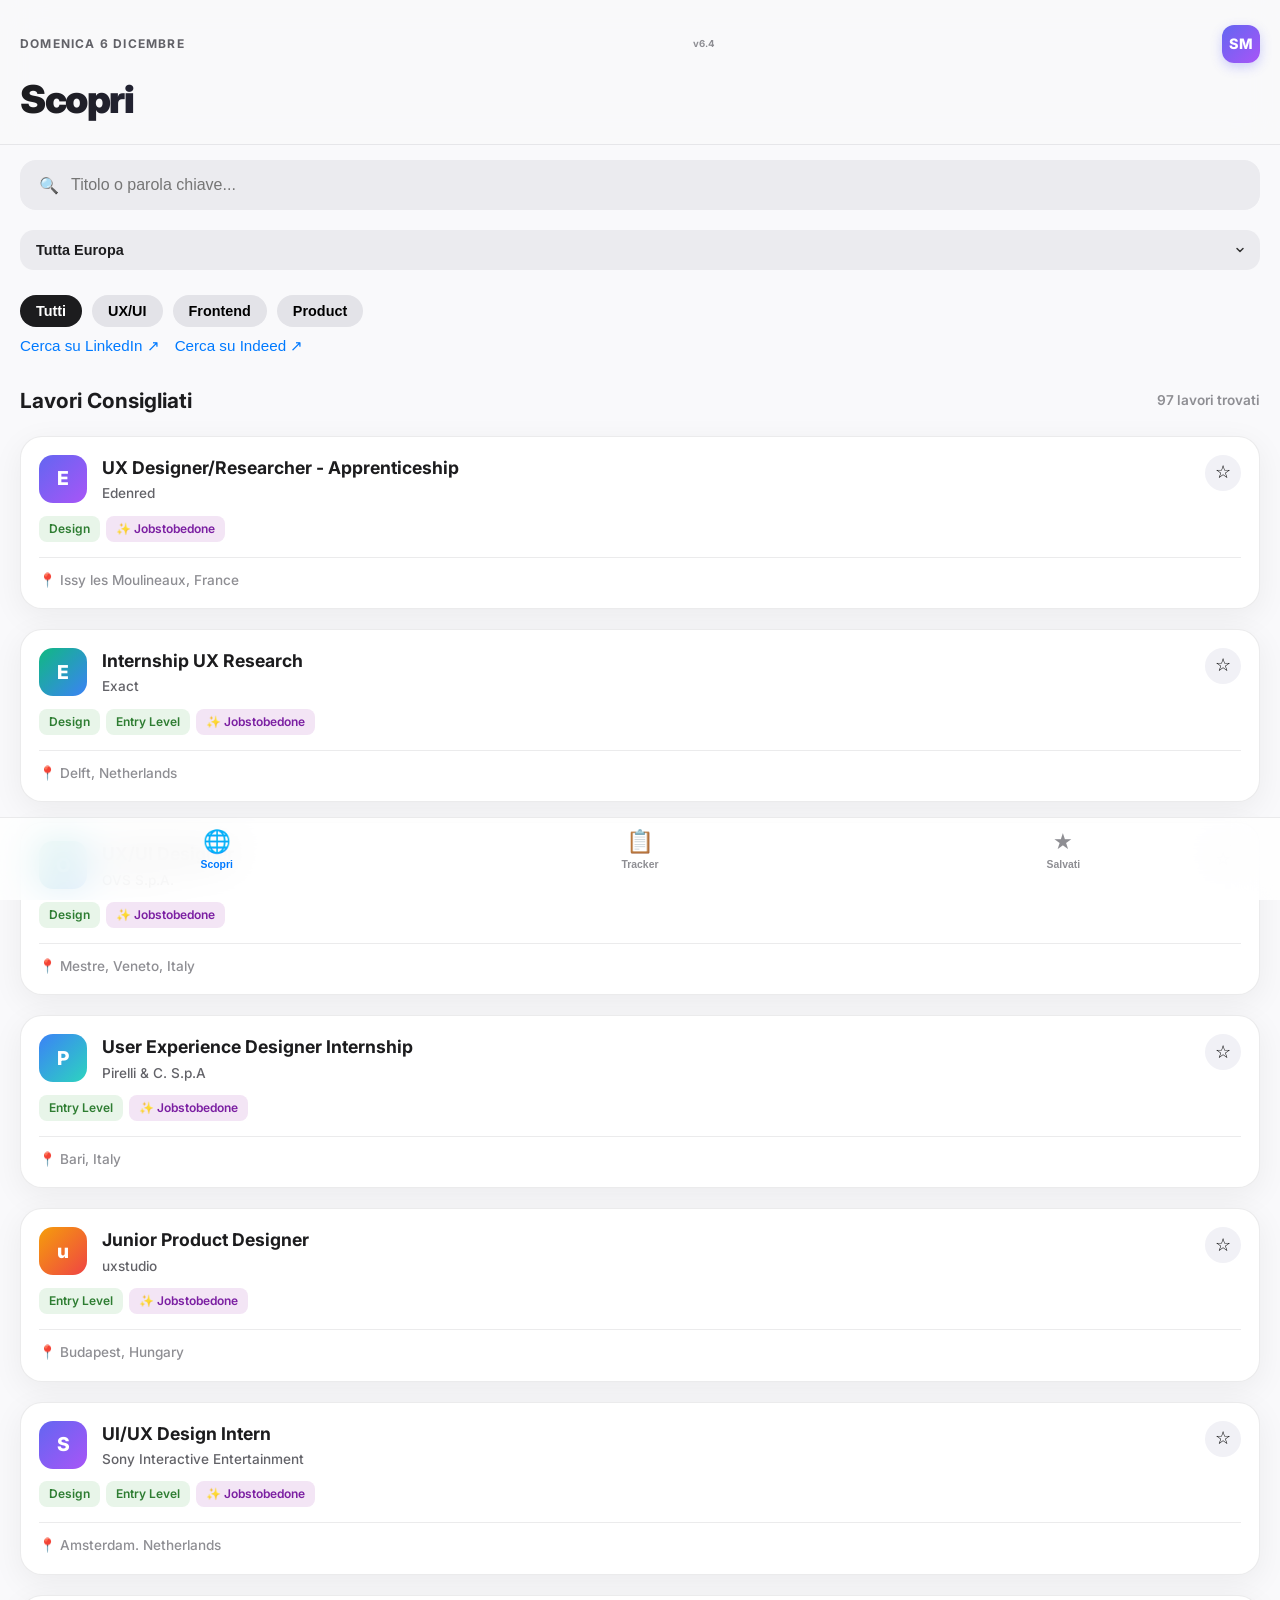
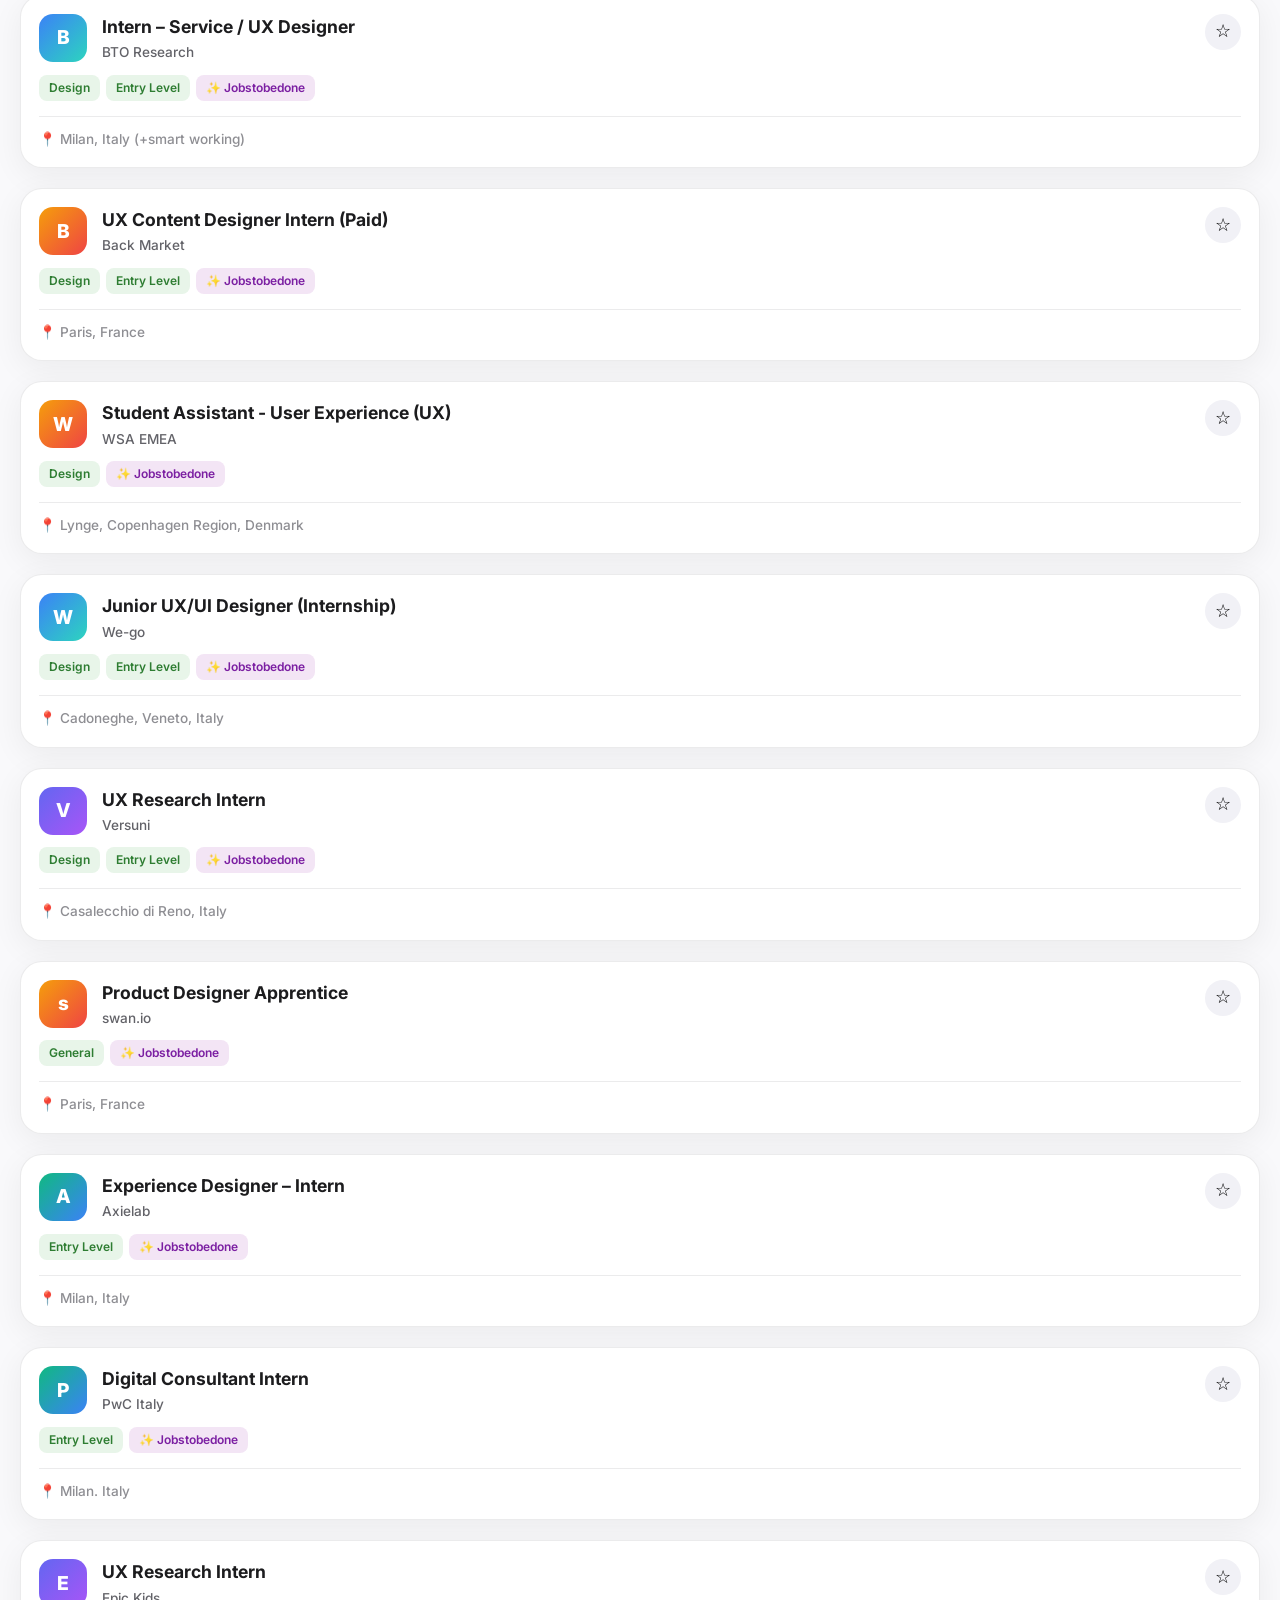
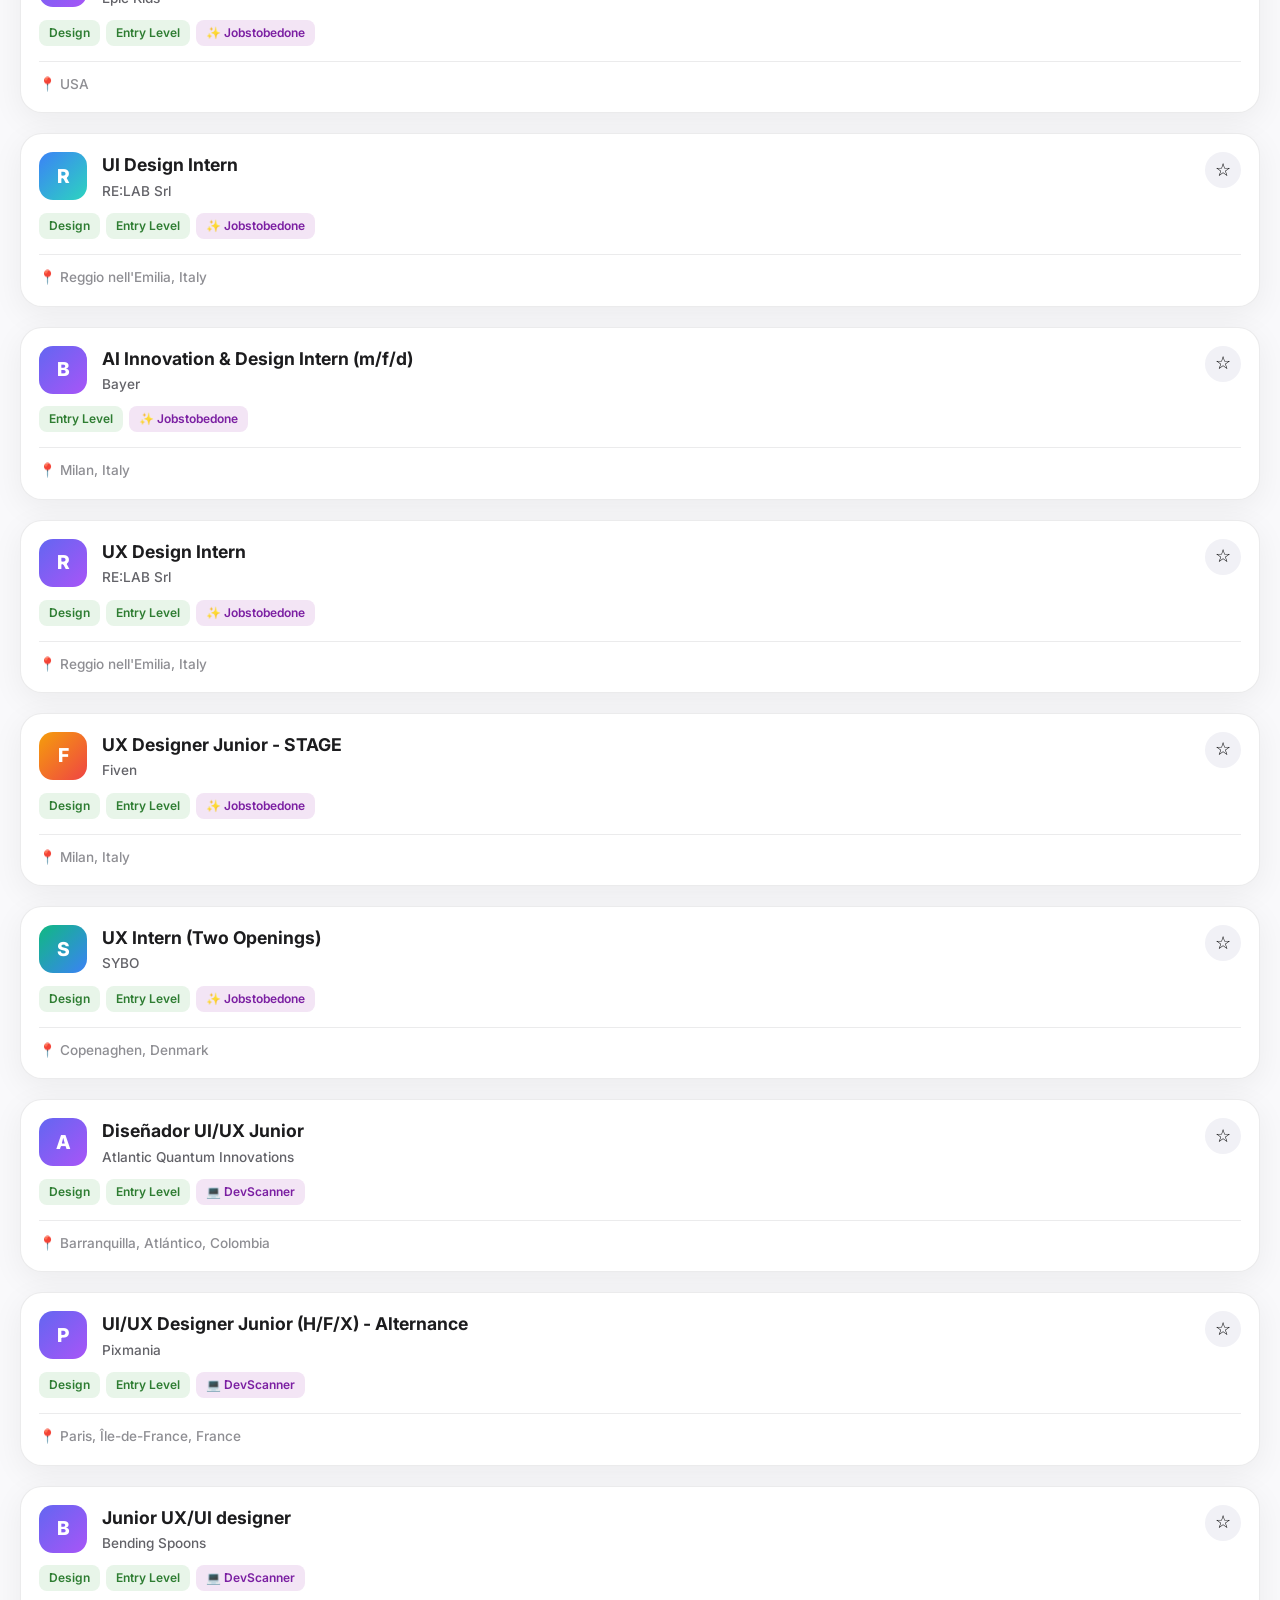
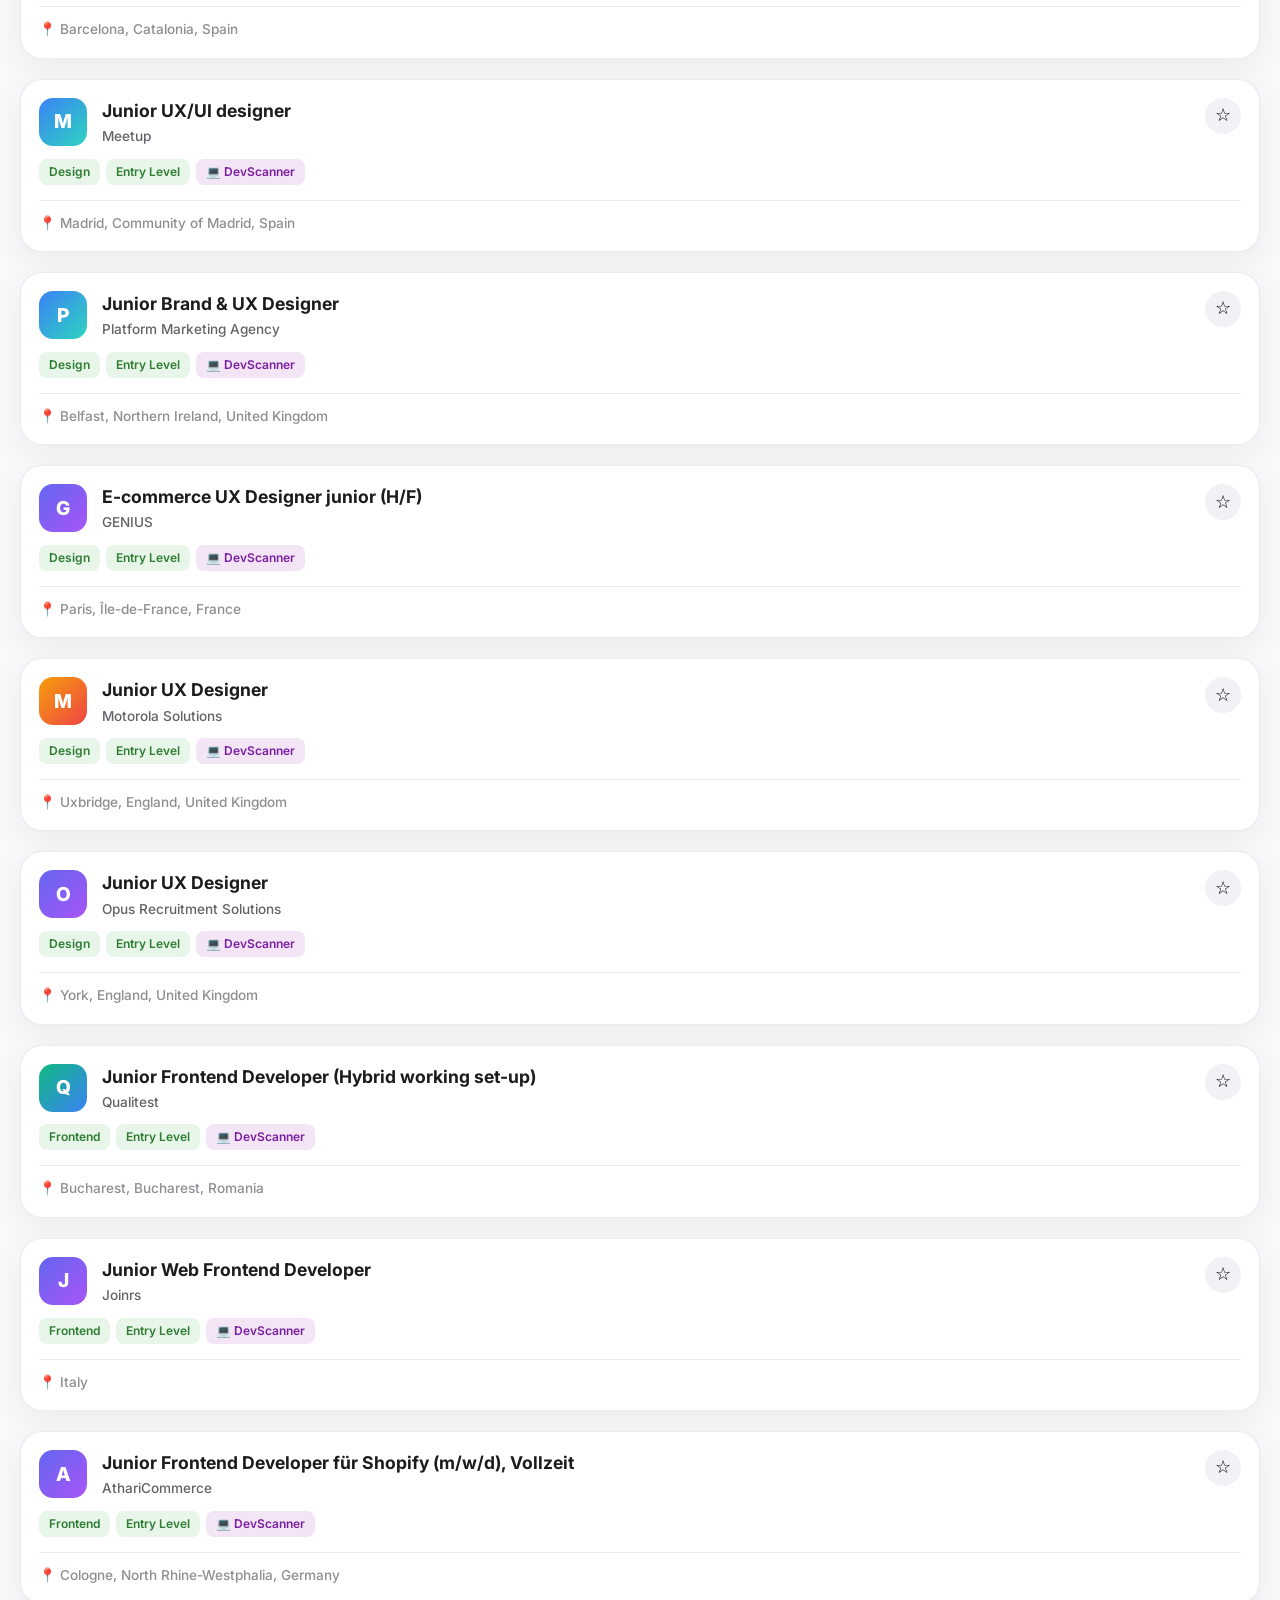
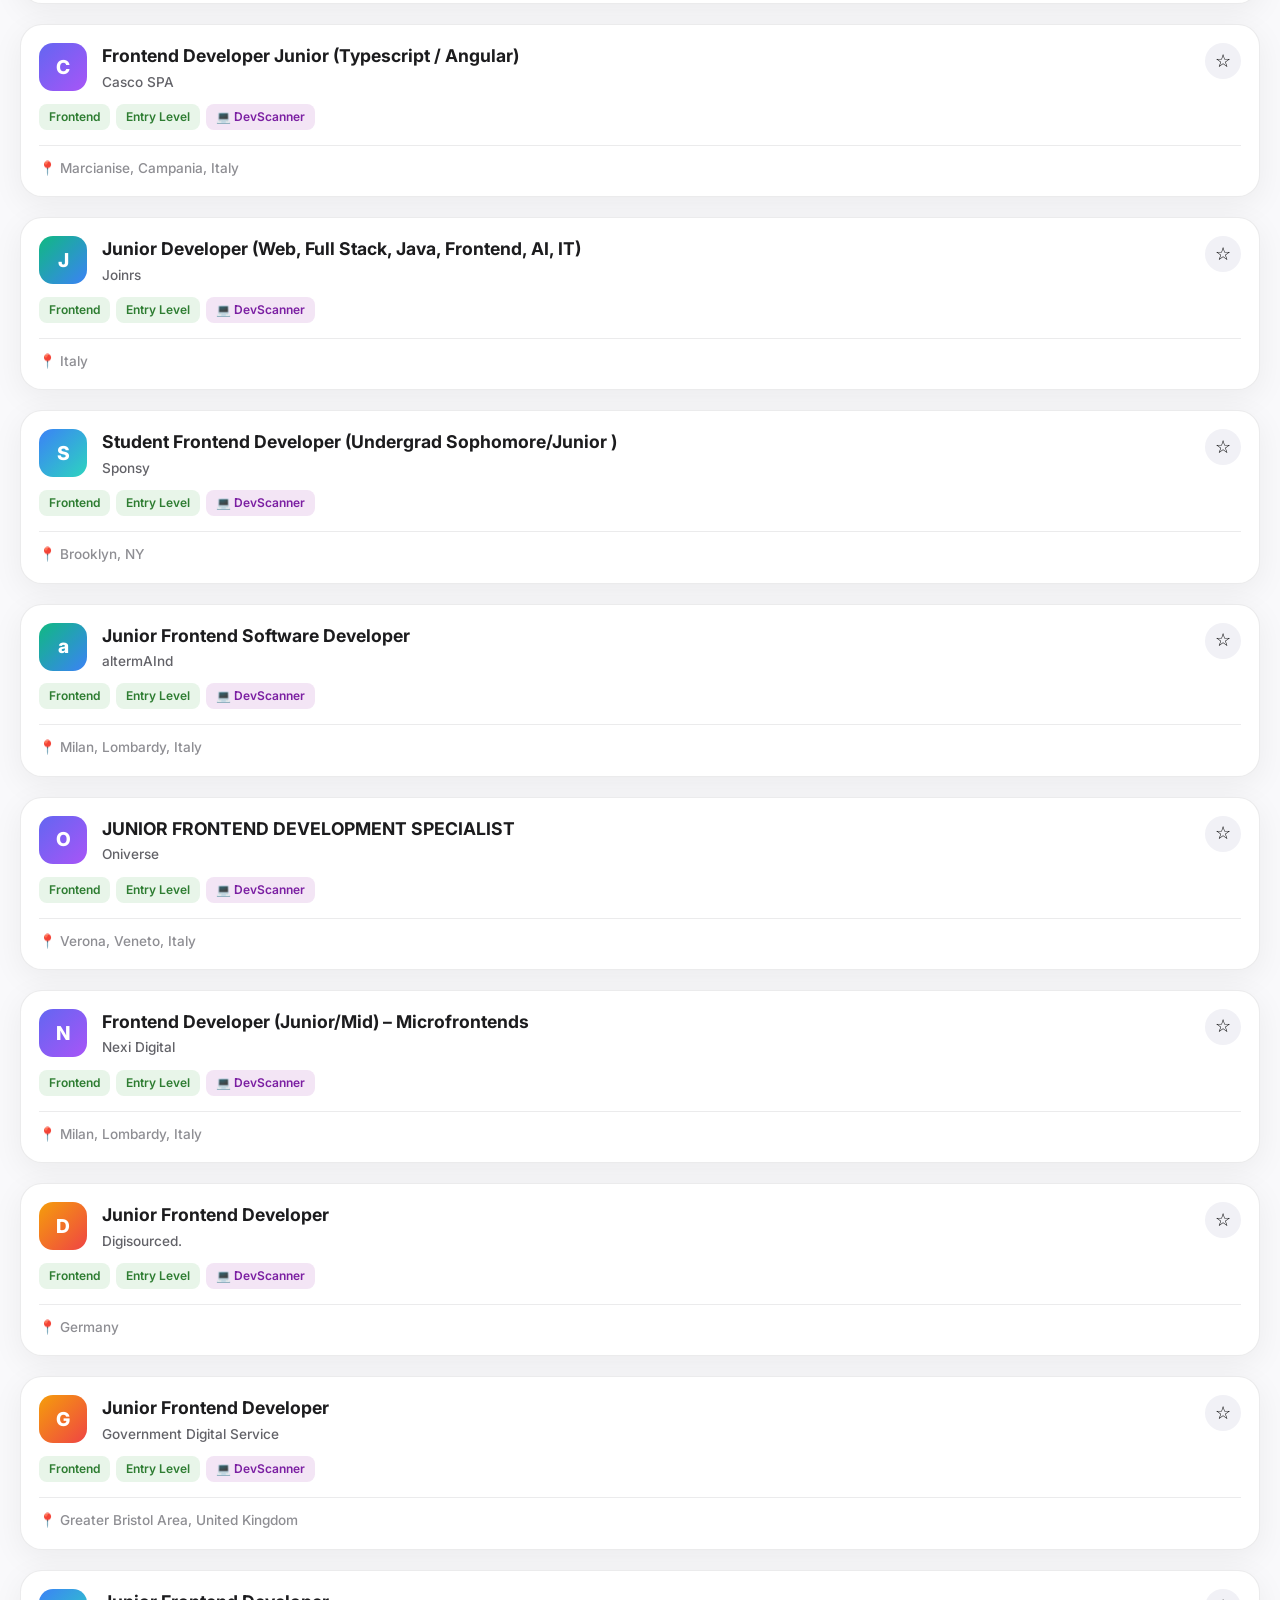
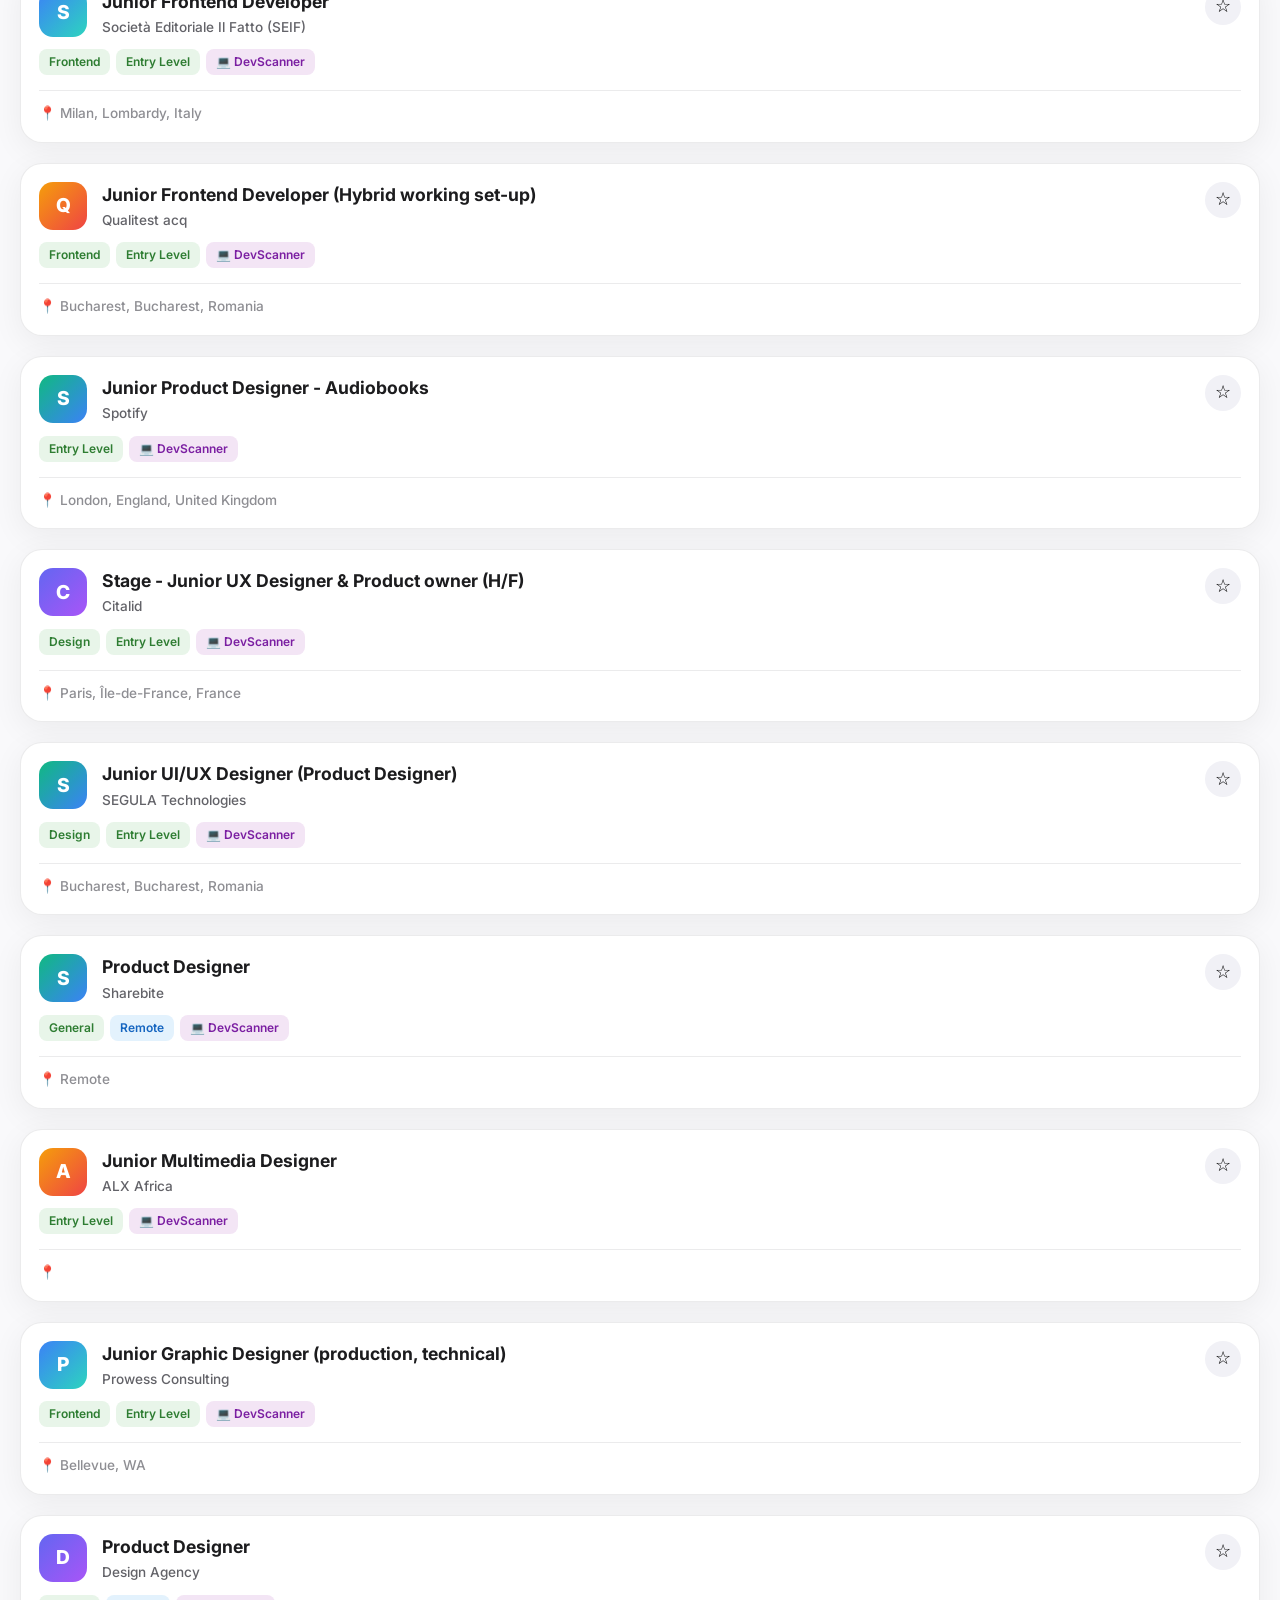
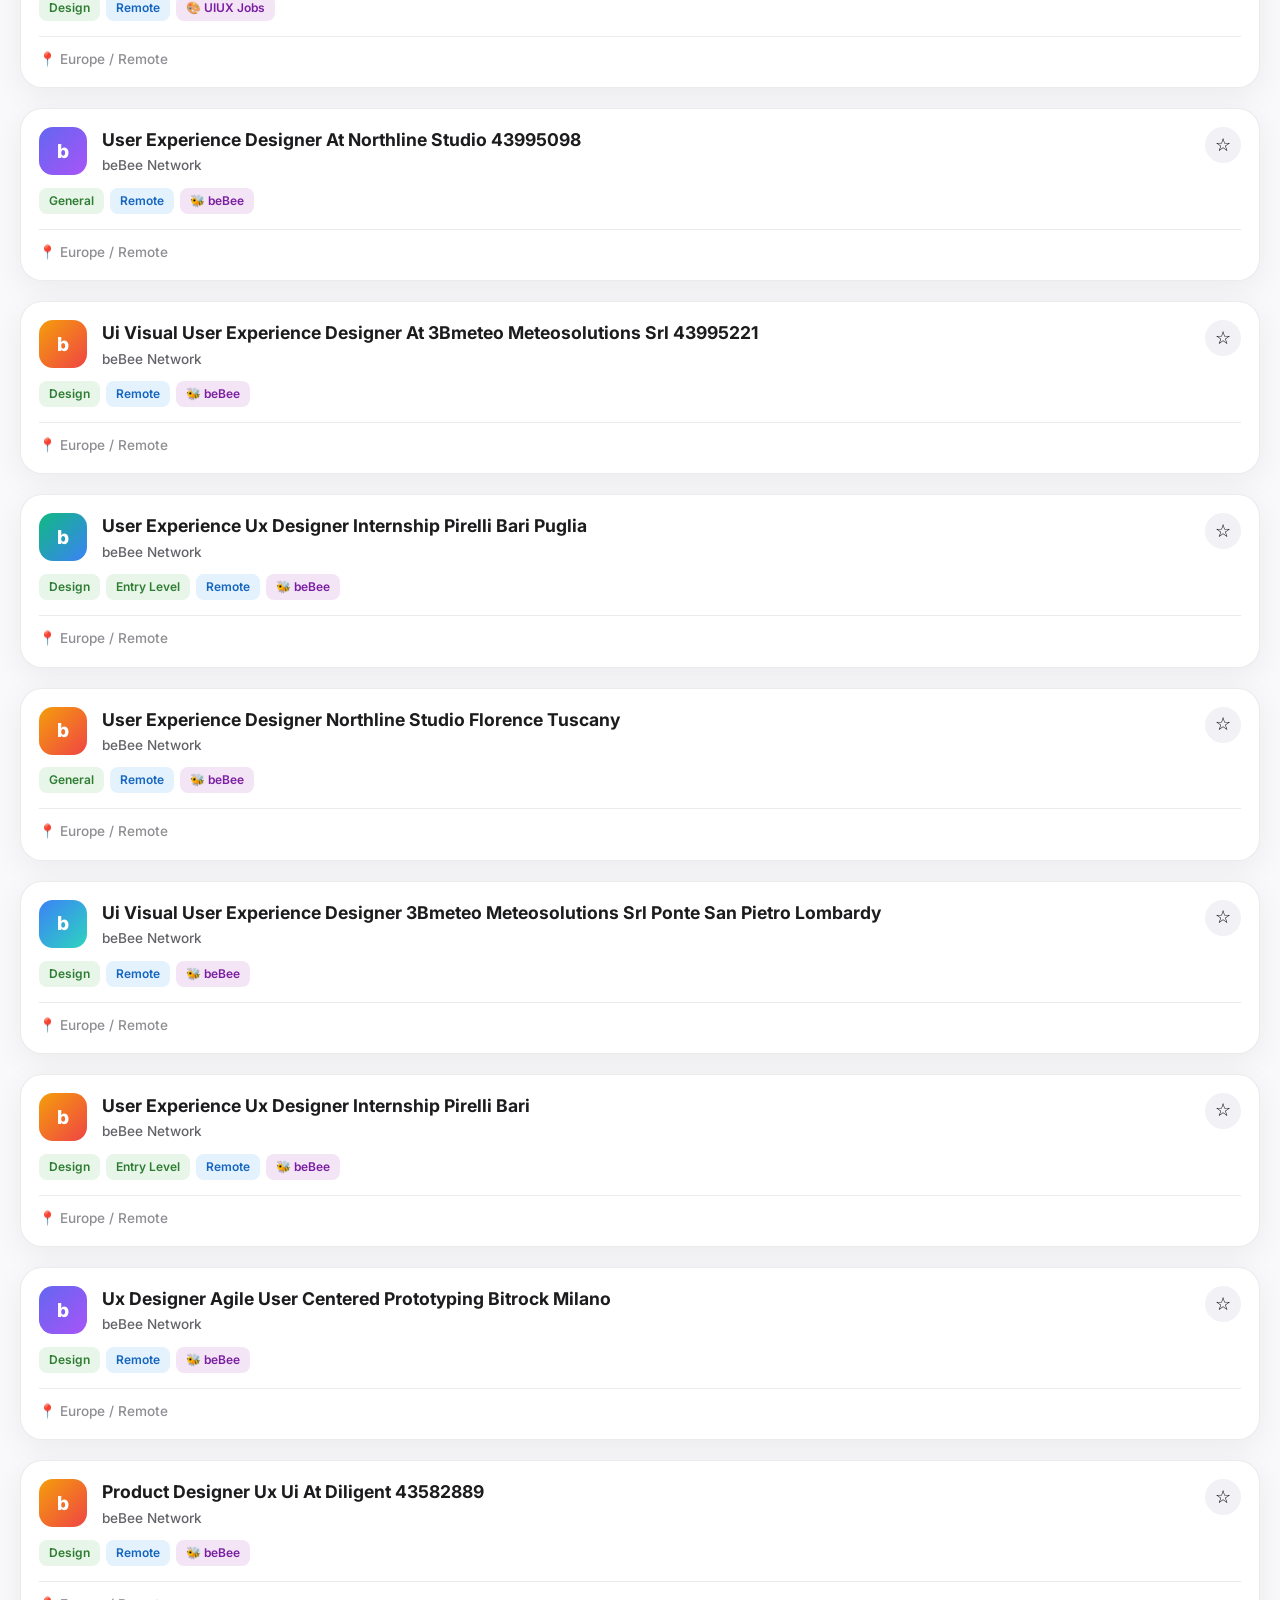
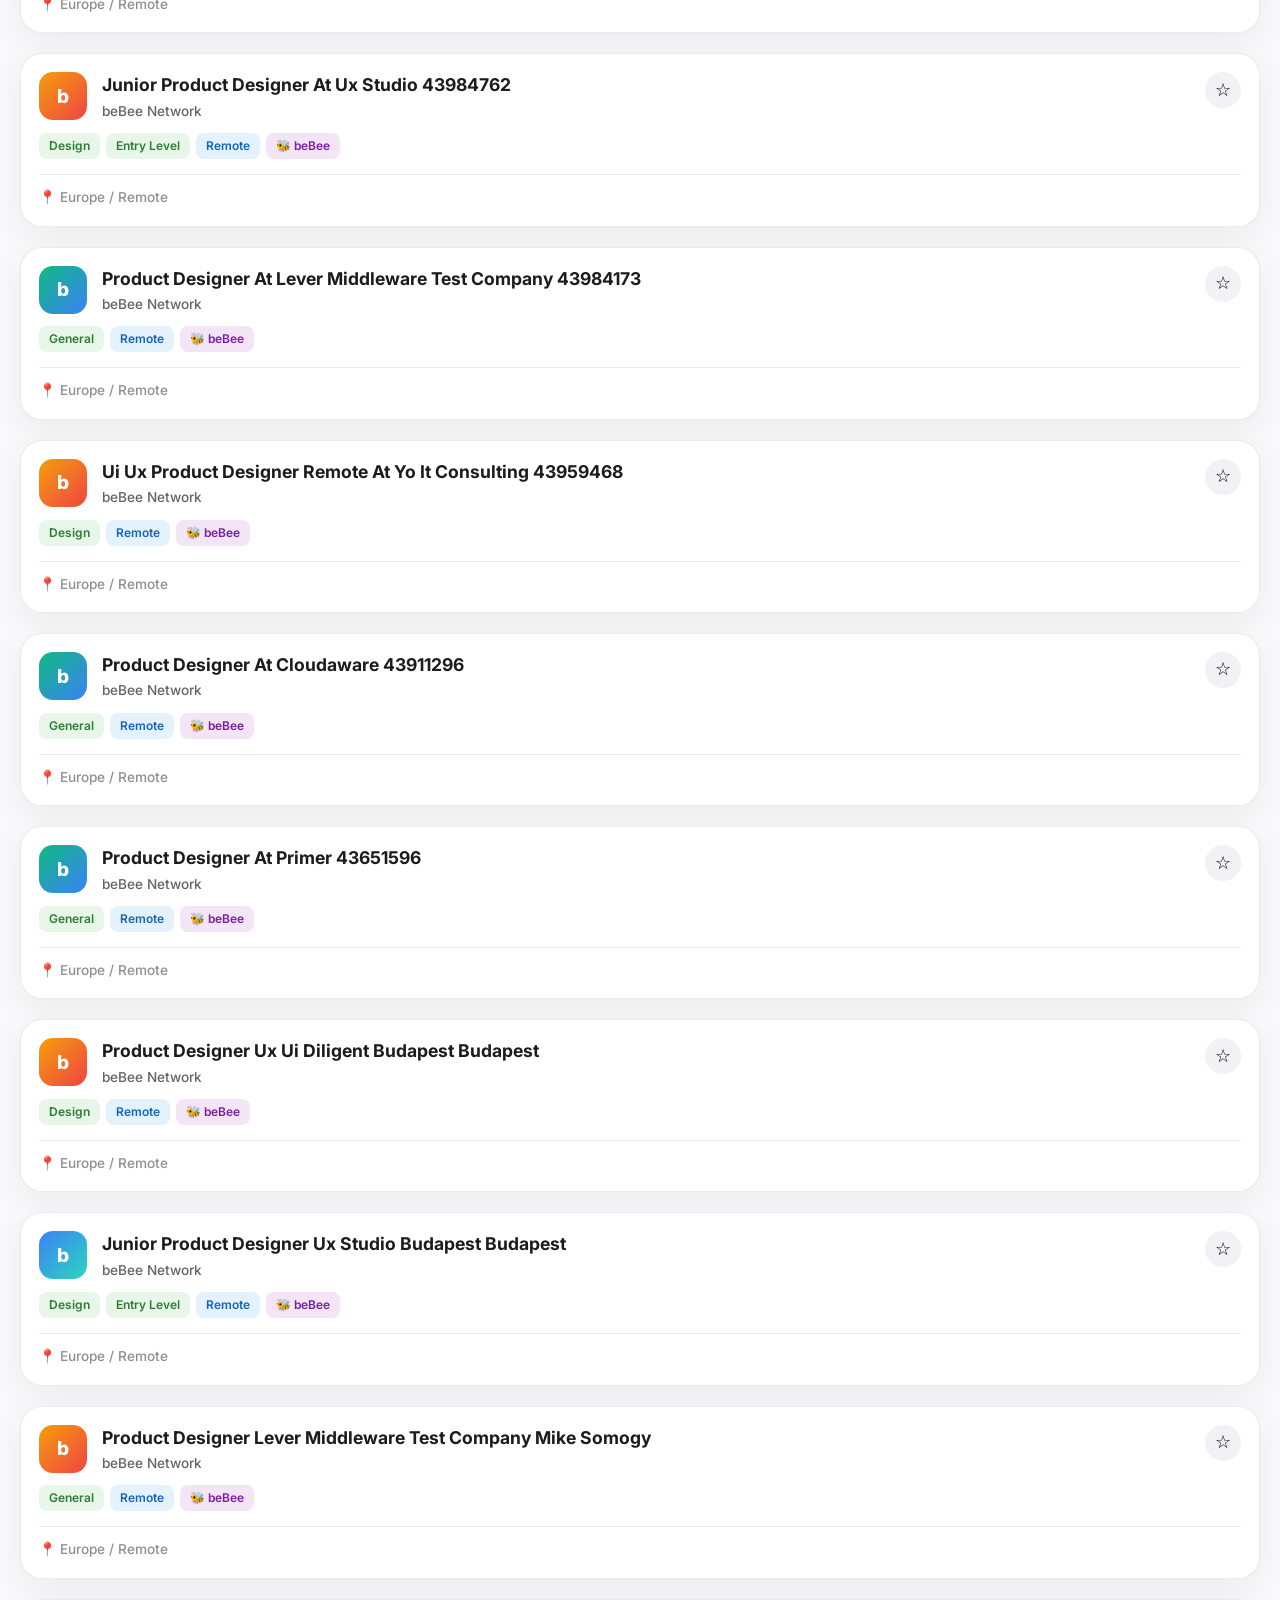
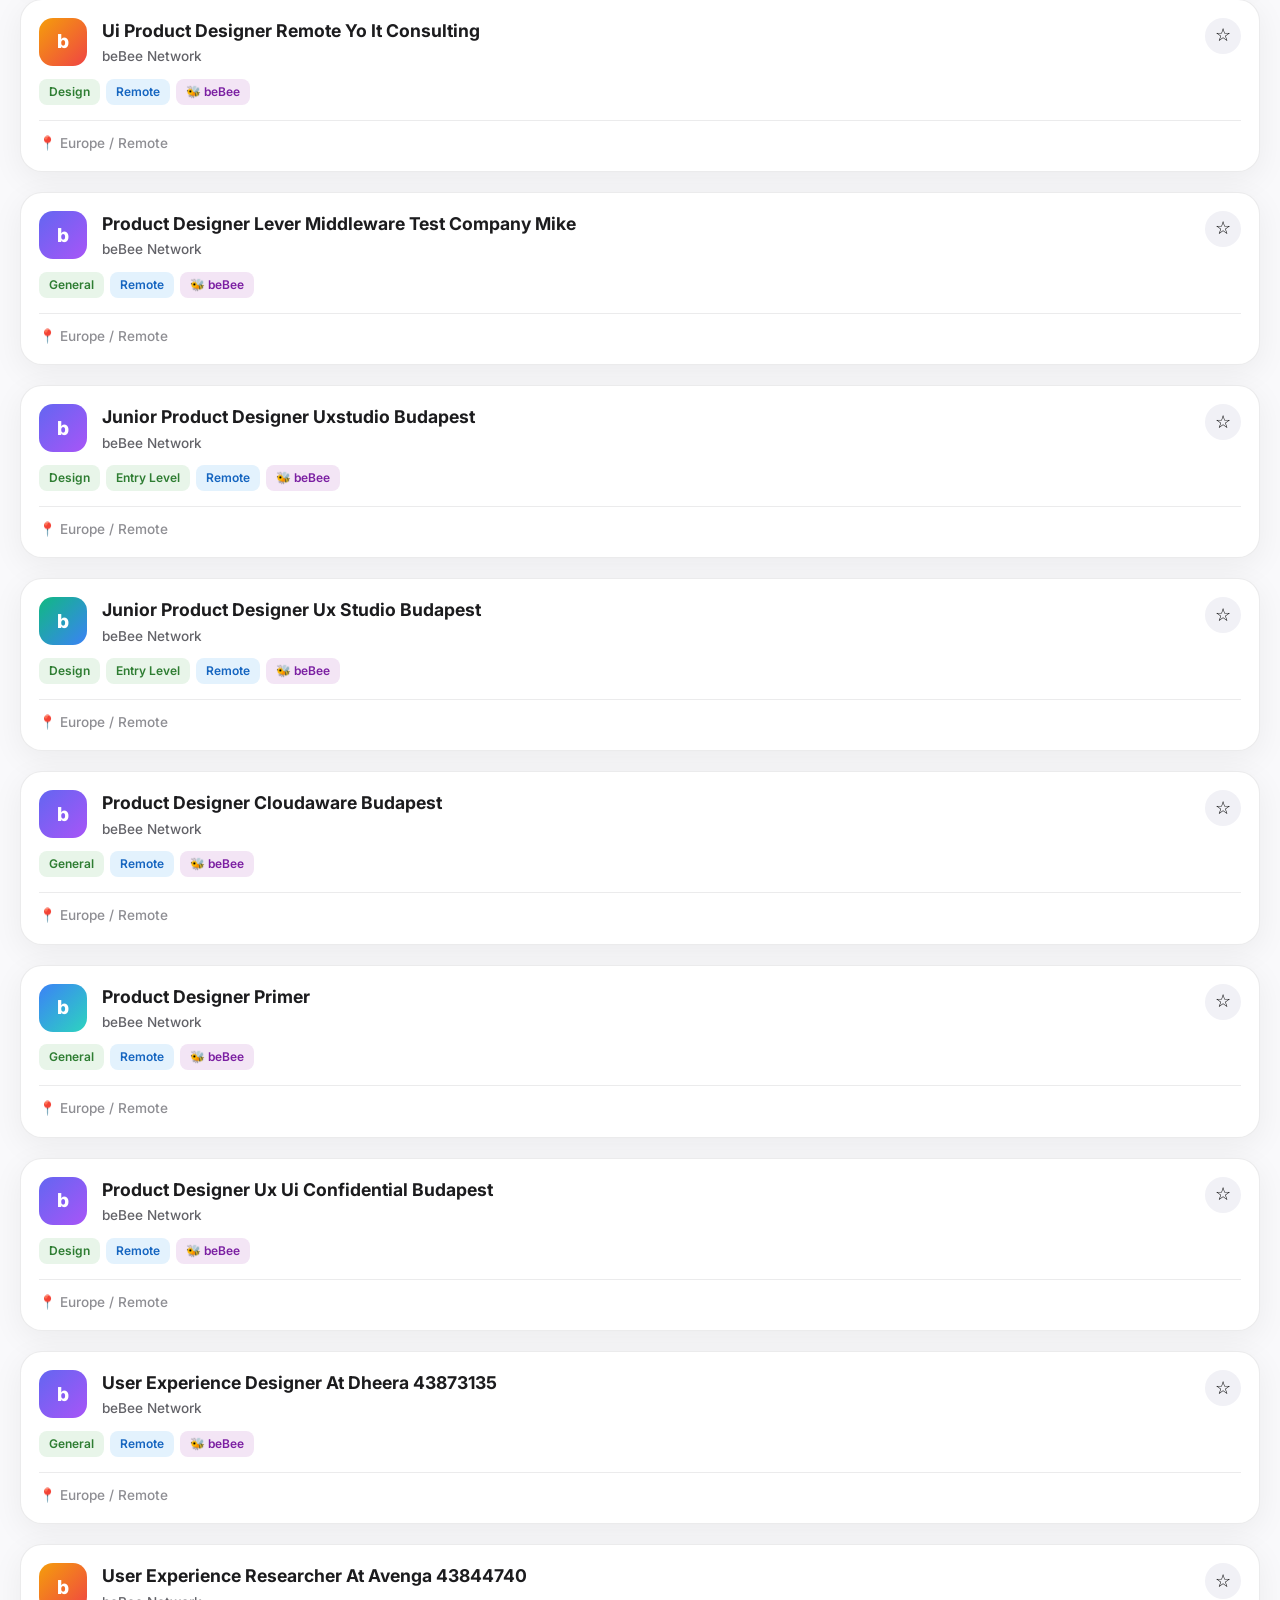
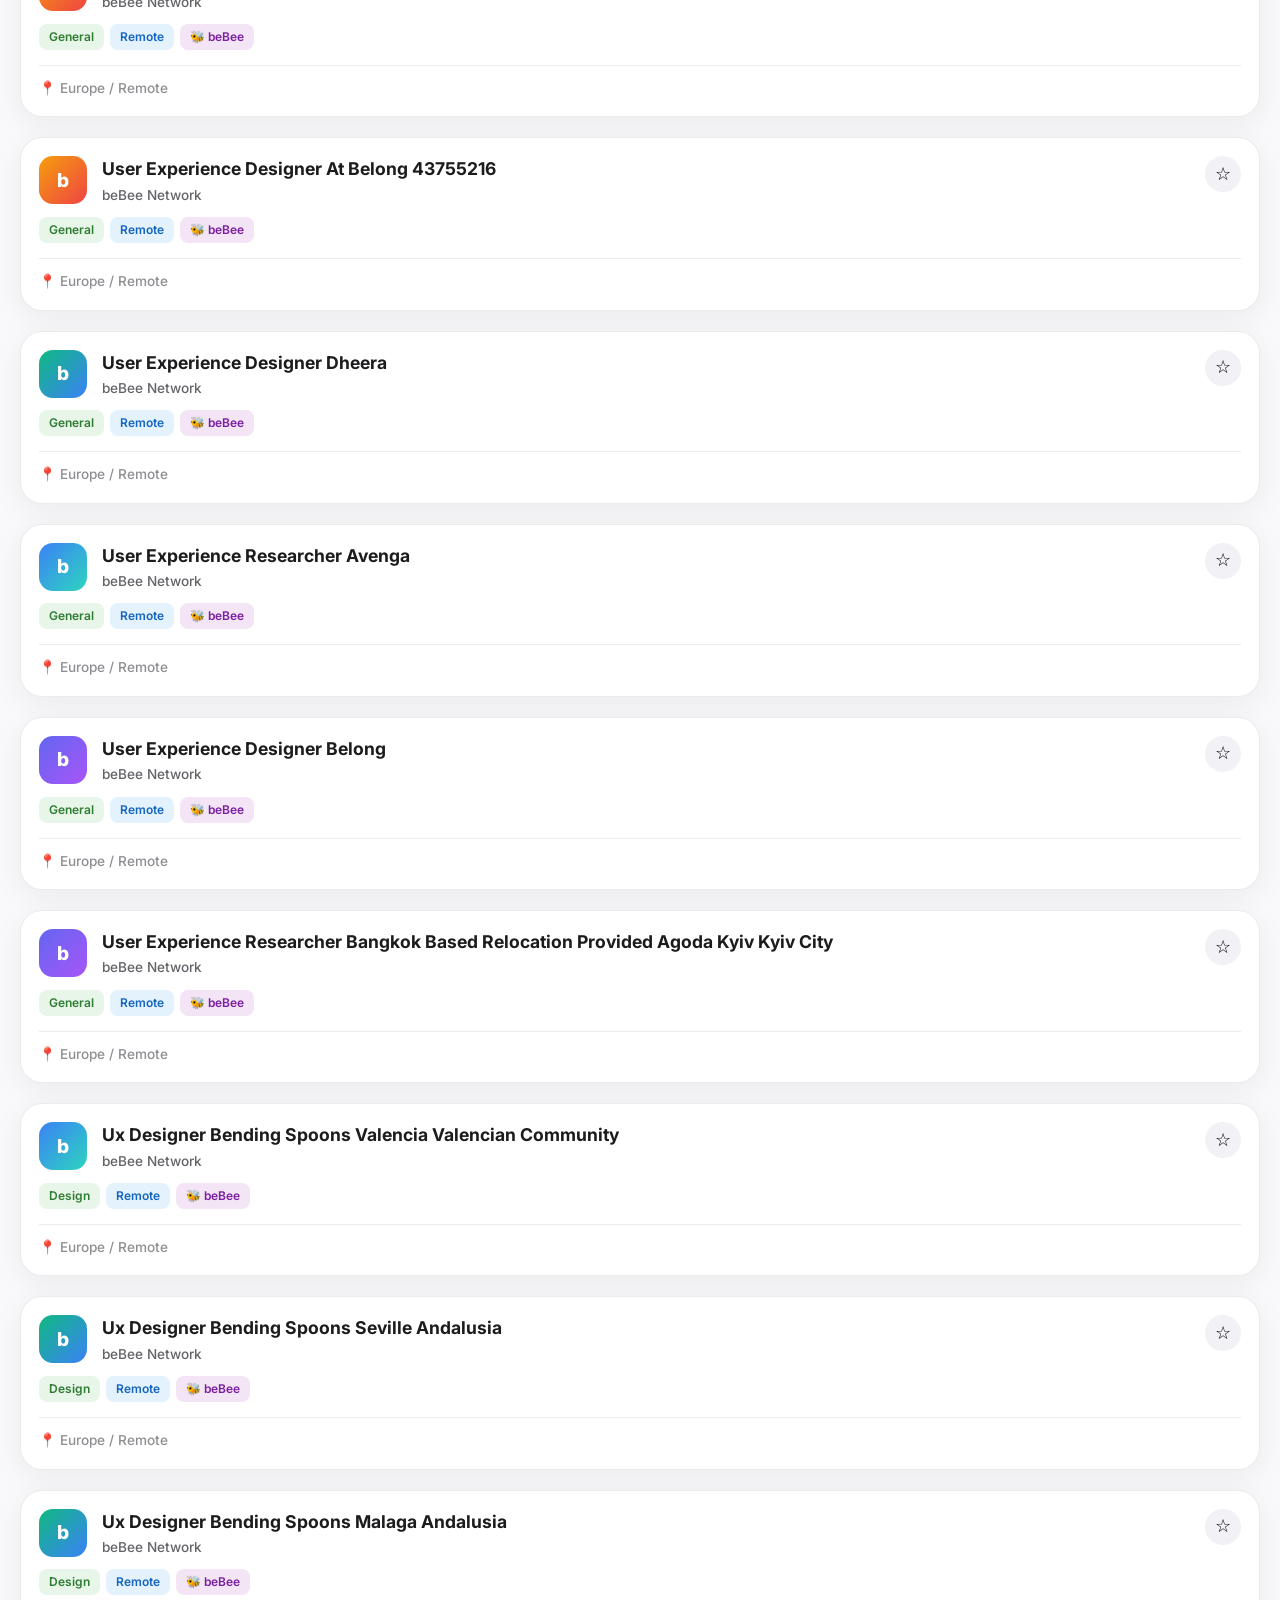
==== index.html @ 1e3579f7 "UI: Aggiunto indicatore versione v6.4 e forzato ricaricamento cache" ====
<!DOCTYPE html>
<html lang="it">
<head>
    <meta charset="UTF-8">
    <meta name="viewport" content="width=device-width, initial-scale=1.0, maximum-scale=1.0, user-scalable=no">
    <title>EuroJob | Career Tracker</title>
    <meta name="description" content="Gestisci la tua carriera Tech & Design in Europa.">
    <link rel="preconnect" href="https://fonts.googleapis.com">
    <link rel="preconnect" href="https://fonts.gstatic.com" crossorigin>
    <link href="https://fonts.googleapis.com/css2?family=Inter:wght@300;400;500;600;700&display=swap" rel="stylesheet">
    <link rel="manifest" href="manifest.json">
    <meta name="apple-mobile-web-app-capable" content="yes">
    <meta name="apple-mobile-web-app-status-bar-style" content="default">
    <meta name="apple-mobile-web-app-title" content="EuroJob">
    <link rel="apple-touch-icon" href="https://cdn-icons-png.flaticon.com/512/942/942799.png">
    <link rel="stylesheet" href="style.css?v=6.1">
</head>
<body class="ios-theme">
    
    <!-- Header dinamico stile Apple -->
    <header class="app-header">
        <div class="header-top">
            <span class="date-label" id="current-date">Lunedì 13 Aprile</span>
            <span style="font-size: 0.6rem; color: var(--ios-gray); font-weight: 700;">v6.4</span>
            <div class="user-avatar">SM</div>
        </div>
        <h1 id="page-title">Scopri</h1>
    </header>

    <main id="app-content">
        <!-- SEZIONE SCOPERTA (DEFAULT) -->
        <section id="discovery-view" class="view active">
            <div class="search-bar-apple">
                <span class="search-icon">🔍</span>
                <input type="text" id="job-query" placeholder="Titolo o parola chiave...">
            </div>

            <div class="advanced-filters">
                <select id="country-filter" class="ios-select">
                    <option value="">Tutta Europa</option>
                    <option value="albania">Albania</option>
                    <option value="andorra">Andorra</option>
                    <option value="austria">Austria</option>
                    <option value="belgium">Belgio</option>
                    <option value="bosnia">Bosnia ed Erzegovina</option>
                    <option value="bulgaria">Bulgaria</option>
                    <option value="croatia">Croazia</option>
                    <option value="cyprus">Cipro</option>
                    <option value="czech">Repubblica Ceca</option>
                    <option value="denmark">Danimarca</option>
                    <option value="estonia">Estonia</option>
                    <option value="finland">Finlandia</option>
                    <option value="france">Francia</option>
                    <option value="germany">Germania</option>
                    <option value="greece">Grecia</option>
                    <option value="hungary">Ungheria</option>
                    <option value="iceland">Islanda</option>
                    <option value="ireland">Irlanda</option>
                    <option value="italy">Italia</option>
                    <option value="kosovo">Kosovo</option>
                    <option value="latvia">Lettonia</option>
                    <option value="liechtenstein">Liechtenstein</option>
                    <option value="lithuania">Lituania</option>
                    <option value="luxembourg">Lussemburgo</option>
                    <option value="malta">Malta</option>
                    <option value="moldova">Moldavia</option>
                    <option value="monaco">Monaco</option>
                    <option value="montenegro">Montenegro</option>
                    <option value="netherlands">Paesi Bassi</option>
                    <option value="macedonia">Macedonia del Nord</option>
                    <option value="norway">Norvegia</option>
                    <option value="poland">Polonia</option>
                    <option value="portugal">Portogallo</option>
                    <option value="romania">Romania</option>
                    <option value="serbia">Serbia</option>
                    <option value="slovakia">Slovacchia</option>
                    <option value="slovenia">Slovenia</option>
                    <option value="spain">Spagna</option>
                    <option value="sweden">Svezia</option>
                    <option value="switzerland">Svizzera</option>
                    <option value="turkey">Turchia</option>
                    <option value="ukraine">Ucraina</option>
                    <option value="united kingdom">Regno Unito</option>
                    <option value="remote">Full Remote</option>
                </select>
            </div>

            <div class="horizontal-scroll-filters">
                <button class="filter-chip active" data-category="all">Tutti</button>
                <button class="filter-chip" data-category="UX/UI">UX/UI</button>
                <button class="filter-chip" data-category="Frontend">Frontend</button>
                <button class="filter-chip" data-category="Product">Product</button>
            </div>

            <div class="external-search-links">
                <button class="text-link" onclick="openExternalSearch('linkedin')">Cerca su LinkedIn ↗</button>
                <button class="text-link" onclick="openExternalSearch('indeed')">Cerca su Indeed ↗</button>
            </div>

            <div class="section-title-group">
                <h2>Lavori Consigliati</h2>
                <span id="jobs-count" style="font-size:0.85rem; color:var(--ios-gray); font-weight:600;"></span>
            </div>

            <div id="jobs-container" class="ios-list">
                <!-- I lavori verranno inseriti qui -->
            </div>
        </section>

        <!-- SEZIONE TRACKER (CANDIDATURE) -->
        <section id="tracker-view" class="view">
            <div class="stats-grid">
                <div class="stat-card">
                    <span class="stat-value" id="count-applied">0</span>
                    <span class="stat-label">Inviate</span>
                </div>
                <div class="stat-card">
                    <span class="stat-value" id="count-interviews">0</span>
                    <span class="stat-label">Colloqui</span>
                </div>
            </div>

            <div class="section-title-group">
                <h2>Le mie candidature</h2>
            </div>
            
            <div id="tracker-container" class="ios-list">
                <!-- Candidature salvate qui -->
                <div class="empty-state">
                    <p>Non hai ancora salvato nessuna candidatura.</p>
                </div>
            </div>
        </section>

        <!-- SEZIONE SALVATI -->
        <section id="saved-view" class="view">
            <div class="section-title-group">
                <h2>Salvati per dopo</h2>
            </div>
            <div id="saved-container" class="ios-list">
                <div class="empty-state">
                    <p>I lavori che salvi appariranno qui.</p>
                </div>
            </div>
        </section>
    </main>

    <!-- TAB BAR INFERIORE -->
    <nav class="tab-bar">
        <button class="tab-item active" data-view="discovery-view">
            <span class="tab-icon">🌐</span>
            <span class="tab-label">Scopri</span>
        </button>
        <button class="tab-item" data-view="tracker-view">
            <span class="tab-icon">📋</span>
            <span class="tab-label">Tracker</span>
        </button>
        <button class="tab-item" data-view="saved-view">
            <span class="tab-icon">★</span>
            <span class="tab-label">Salvati</span>
        </button>
    </nav>

    <!-- Overlay per Dettagli Lavoro -->
    <div id="job-detail-modal" class="modal">
        <div class="modal-content">
            <div class="modal-handle"></div>
            <div id="modal-body">
                <!-- Dettagli dinamici -->
            </div>
        </div>
    </div>

    <script src="app.js?v=6.4"></script>
</body>
</html>
---- style.css ----
:root {
    --ios-bg: #F9F9FB;
    --acc-primary: #6366F1;
    --acc-secondary: #A855F7;
    --acc-gradient: linear-gradient(135deg, #6366F1 0%, #A855F7 100%);
    --ios-white: #FFFFFF;
    --ios-blue: #007AFF;
    --ios-green: #34C759;
    --ios-gray: #8E8E93;
    --ios-label: #1C1C1E;
    --ios-secondary-label: #3C3C43;
    --ios-tertiary-label: rgba(60, 60, 67, 0.6);
    --ios-separator: rgba(60, 60, 67, 0.1);
    --radius-ios: 22px;
    --shadow-soft: 0 8px 32px rgba(0,0,0,0.06);
}

* {
    margin: 0;
    padding: 0;
    box-sizing: border-box;
    -webkit-tap-highlight-color: transparent;
}

body {
    font-family: 'Inter', -apple-system, BlinkMacSystemFont, 'Segoe UI', Roboto, sans-serif;
    background-color: var(--ios-bg);
    color: var(--ios-label);
    line-height: 1.5;
    padding-bottom: 90px;
    overflow-x: hidden;
}

/* Glassmorphism Header */
.app-header {
    background-color: rgba(249, 249, 251, 0.8);
    backdrop-filter: blur(20px);
    -webkit-backdrop-filter: blur(20px);
    padding: 25px 20px 15px;
    position: sticky;
    top: 0;
    z-index: 100;
    border-bottom: 0.5px solid var(--ios-separator);
}

.header-top {
    display: flex;
    justify-content: space-between;
    align-items: center;
    margin-bottom: 8px;
}

.date-label {
    font-weight: 700;
    color: var(--ios-secondary-label);
    text-transform: uppercase;
    font-size: 0.75rem;
    letter-spacing: 1.2px;
    opacity: 0.8;
}

.user-avatar {
    width: 38px;
    height: 38px;
    background: var(--acc-gradient);
    color: white;
    border-radius: 12px;
    display: flex;
    align-items: center;
    justify-content: center;
    font-weight: 800;
    font-size: 0.9rem;
    box-shadow: 0 4px 12px rgba(99, 102, 241, 0.3);
}

h1 {
    font-size: 2.4rem;
    font-weight: 900;
    letter-spacing: -1.5px;
    background: linear-gradient(to right, #1C1C1E, #6366F1);
    -webkit-background-clip: text;
    -webkit-text-fill-color: transparent;
}

/* Premium Search Bar */
.search-bar-apple {
    margin: 15px 20px;
    background: #EBEBEF;
    border-radius: 16px;
    display: flex;
    align-items: center;
    padding: 12px 18px;
    gap: 12px;
    transition: all 0.3s ease;
    border: 1px solid transparent;
}

.search-bar-apple:focus-within {
    background: #FFFFFF;
    border-color: var(--acc-primary);
    box-shadow: 0 0 0 4px rgba(99, 102, 241, 0.1);
}

.search-bar-apple input {
    background: transparent;
    border: none;
    outline: none;
    font-size: 1rem;
    font-weight: 500;
    width: 100%;
    color: var(--ios-label);
}

/* Advanced Filters */
.advanced-filters {
    padding: 5px 20px 15px;
    display: flex;
    justify-content: space-between;
    align-items: center;
    gap: 12px;
}

.ios-select {
    background: #EBEBEF;
    border: none;
    padding: 12px 16px;
    border-radius: 14px;
    font-size: 0.9rem;
    font-weight: 600;
    color: var(--ios-label);
    flex: 1;
    outline: none;
    appearance: none;
    background-image: url("data:image/svg+xml,%3Csvg xmlns='http://www.w3.org/2000/svg' width='12' height='12' viewBox='0 0 24 24' fill='none' stroke='%23333' stroke-width='3' stroke-linecap='round' stroke-linejoin='round'%3E%3Cpath d='m6 9 6 6 6-6'/%3E%3C/svg%3E");
    background-repeat: no-repeat;
    background-position: right 14px center;
}

.toggle-container {
    display: flex;
    align-items: center;
    gap: 8px;
    background: var(--ios-white);
    padding: 8px 12px;
    border-radius: 12px;
    border: 0.5px solid var(--ios-separator);
}

.toggle-label {
    font-size: 0.8rem;
    font-weight: 700;
    color: var(--ios-secondary-label);
}

.save-btn {
    background: #F1F1F6;
    border: none;
    width: 36px;
    height: 36px;
    border-radius: 50%;
    display: flex;
    align-items: center;
    justify-content: center;
    font-size: 1.1rem;
    transition: all 0.2s;
}

.external-search-links {
    padding: 0 20px 10px;
    display: flex;
    gap: 15px;
}

.btn-primary-mini {
    background-color: var(--ios-blue);
    color: white;
    border: none;
    padding: 6px 14px;
    border-radius: 14px;
    font-weight: 700;
    font-size: 0.85rem;
}

.save-btn.active {
    background: var(--ios-blue);
    color: white;
}

/* Modal Enhancements */
.modal-actions {
    display: grid;
    grid-template-columns: 1fr 1fr;
    gap: 12px;
    margin-top: 20px;
}

/* Horizontal Filters */
.horizontal-scroll-filters {
    display: flex;
    padding: 10px 20px;
    gap: 10px;
    overflow-x: auto;
    scrollbar-width: none;
}

.horizontal-scroll-filters::-webkit-scrollbar {
    display: none;
}

.filter-chip {
    background-color: #E3E3E8;
    border: none;
    padding: 8px 16px;
    border-radius: 18px;
    font-weight: 600;
    font-size: 0.9rem;
    white-space: nowrap;
    cursor: pointer;
    transition: all 0.2s;
}

.filter-chip.active {
    background-color: var(--ios-label);
    color: var(--ios-white);
}

/* List Style */
.section-title-group {
    display: flex;
    justify-content: space-between;
    align-items: center;
    padding: 20px 20px 10px;
}

.section-title-group h2 {
    font-size: 1.3rem;
    font-weight: 700;
}

.text-link {
    color: var(--ios-blue);
    background: none;
    border: none;
    font-weight: 500;
    font-size: 0.95rem;
}

/* iOS Cards */
.ios-list {
    padding: 10px 20px;
}

.ios-card {
    background: var(--ios-white);
    border-radius: var(--radius-ios);
    padding: 18px;
    margin-bottom: 20px;
    box-shadow: var(--shadow-soft);
    border: 0.5px solid var(--ios-separator);
    transition: transform 0.2s cubic-bezier(0.4, 0, 0.2, 1), box-shadow 0.2s ease;
    cursor: pointer;
    position: relative;
    overflow: hidden;
}

.ios-card:active {
    transform: scale(0.97);
}

.card-header {
    display: flex;
    align-items: flex-start;
    gap: 15px;
    margin-bottom: 12px;
}

.card-icon {
    width: 48px;
    height: 48px;
    border-radius: 14px;
    display: flex;
    align-items: center;
    justify-content: center;
    color: white;
    font-weight: 800;
    font-size: 1.2rem;
    flex-shrink: 0;
}

.card-title-group {
    flex: 1;
    min-width: 0;
}

.card-title {
    font-weight: 700;
    font-size: 1.1rem;
    color: var(--ios-label);
    margin-bottom: 2px;
    white-space: nowrap;
    overflow: hidden;
    text-overflow: ellipsis;
}

.card-subtitle {
    font-weight: 500;
    font-size: 0.85rem;
    color: var(--ios-secondary-label);
    opacity: 0.8;
}

.card-tags {
    display: flex;
    flex-wrap: wrap;
    gap: 6px;
    margin-bottom: 15px;
}

.mini-tag {
    padding: 4px 10px;
    border-radius: 8px;
    font-size: 0.75rem;
    font-weight: 600;
    background: #F1F1F6;
    color: var(--ios-secondary-label);
}

.mini-tag.green { background: #E8F5E9; color: #2E7D32; }
.mini-tag.blue { background: #E3F2FD; color: #1565C0; }
.mini-tag.purple { background: #F3E5F5; color: #7B1FA2; }
.mini-tag.accent { background: var(--acc-gradient); color: white; }

.card-footer {
    display: flex;
    justify-content: space-between;
    align-items: center;
    padding-top: 12px;
    border-top: 0.5px solid var(--ios-separator);
}

.card-location {
    font-size: 0.85rem;
    color: var(--ios-gray);
    font-weight: 500;
}

/* Tab Bar */
.tab-bar {
    position: fixed;
    bottom: 0;
    left: 0;
    right: 0;
    background: rgba(255, 255, 255, 0.8);
    backdrop-filter: blur(20px);
    border-top: 0.5px solid var(--ios-separator);
    display: flex;
    justify-content: space-around;
    padding: 10px 5px 30px; /* Padding for home indicator */
    z-index: 100;
}

.tab-item {
    background: none;
    border: none;
    display: flex;
    flex-direction: column;
    align-items: center;
    gap: 4px;
    color: var(--ios-gray);
    flex: 1;
}

.tab-item.active {
    color: var(--ios-blue);
}

.tab-icon {
    font-size: 1.4rem;
}

.tab-label {
    font-size: 0.65rem;
    font-weight: 600;
}

/* Stats */
.stats-grid {
    display: grid;
    grid-template-columns: 1fr 1fr;
    gap: 15px;
    padding: 20px;
}

.stat-card {
    background: var(--ios-white);
    padding: 15px;
    border-radius: var(--radius-ios);
    display: flex;
    flex-direction: column;
    align-items: start;
    box-shadow: 0 4px 12px rgba(0,0,0,0.03);
}

.stat-value {
    font-size: 1.8rem;
    font-weight: 800;
    color: var(--ios-blue);
}

.stat-label {
    font-size: 0.85rem;
    font-weight: 600;
    color: var(--ios-secondary-label);
}

/* Modal Bottom Sheet */
.modal {
    position: fixed;
    top: 0;
    left: 0;
    right: 0;
    bottom: 0;
    background: rgba(0,0,0,0.4);
    z-index: 200;
    display: none;
    align-items: flex-end;
}

.modal.active {
    display: flex;
}

.modal-content {
    background: var(--ios-white);
    width: 100%;
    min-height: 80vh;
    border-radius: 30px 30px 0 0;
    padding: 15px 20px 40px;
    animation: slideUp 0.3s ease-out;
    max-width: 600px;
    margin: 0 auto;
}

@keyframes slideUp {
    from { transform: translateY(100%); }
    to { transform: translateY(0); }
}

.modal-handle {
    width: 40px;
    height: 5px;
    background: #E3E3E8;
    border-radius: 5px;
    margin: 0 auto 20px;
}

/* View Control */
.view {
    display: none;
}

.view.active {
    display: block;
    animation: fadeIn 0.3s ease;
}

@keyframes fadeIn {
    from { opacity: 0; transform: translateY(10px); }
    to { opacity: 1; transform: translateY(0); }
}

.empty-state {
    text-align: center;
    padding: 60px 20px;
    color: var(--ios-tertiary-label);
}

/* Buttons in Modal */
.btn-apple-primary {
    background: var(--ios-blue);
    color: white;
    border: none;
    padding: 16px;
    width: 100%;
    border-radius: 12px;
    font-weight: 700;
    font-size: 1rem;
    margin-top: 20px;
}

.btn-apple-secondary {
    background: #F1F1F6;
    color: var(--ios-blue);
    border: none;
    padding: 12px;
    width: 100%;
    border-radius: 12px;
    font-weight: 600;
    margin-top: 10px;
}
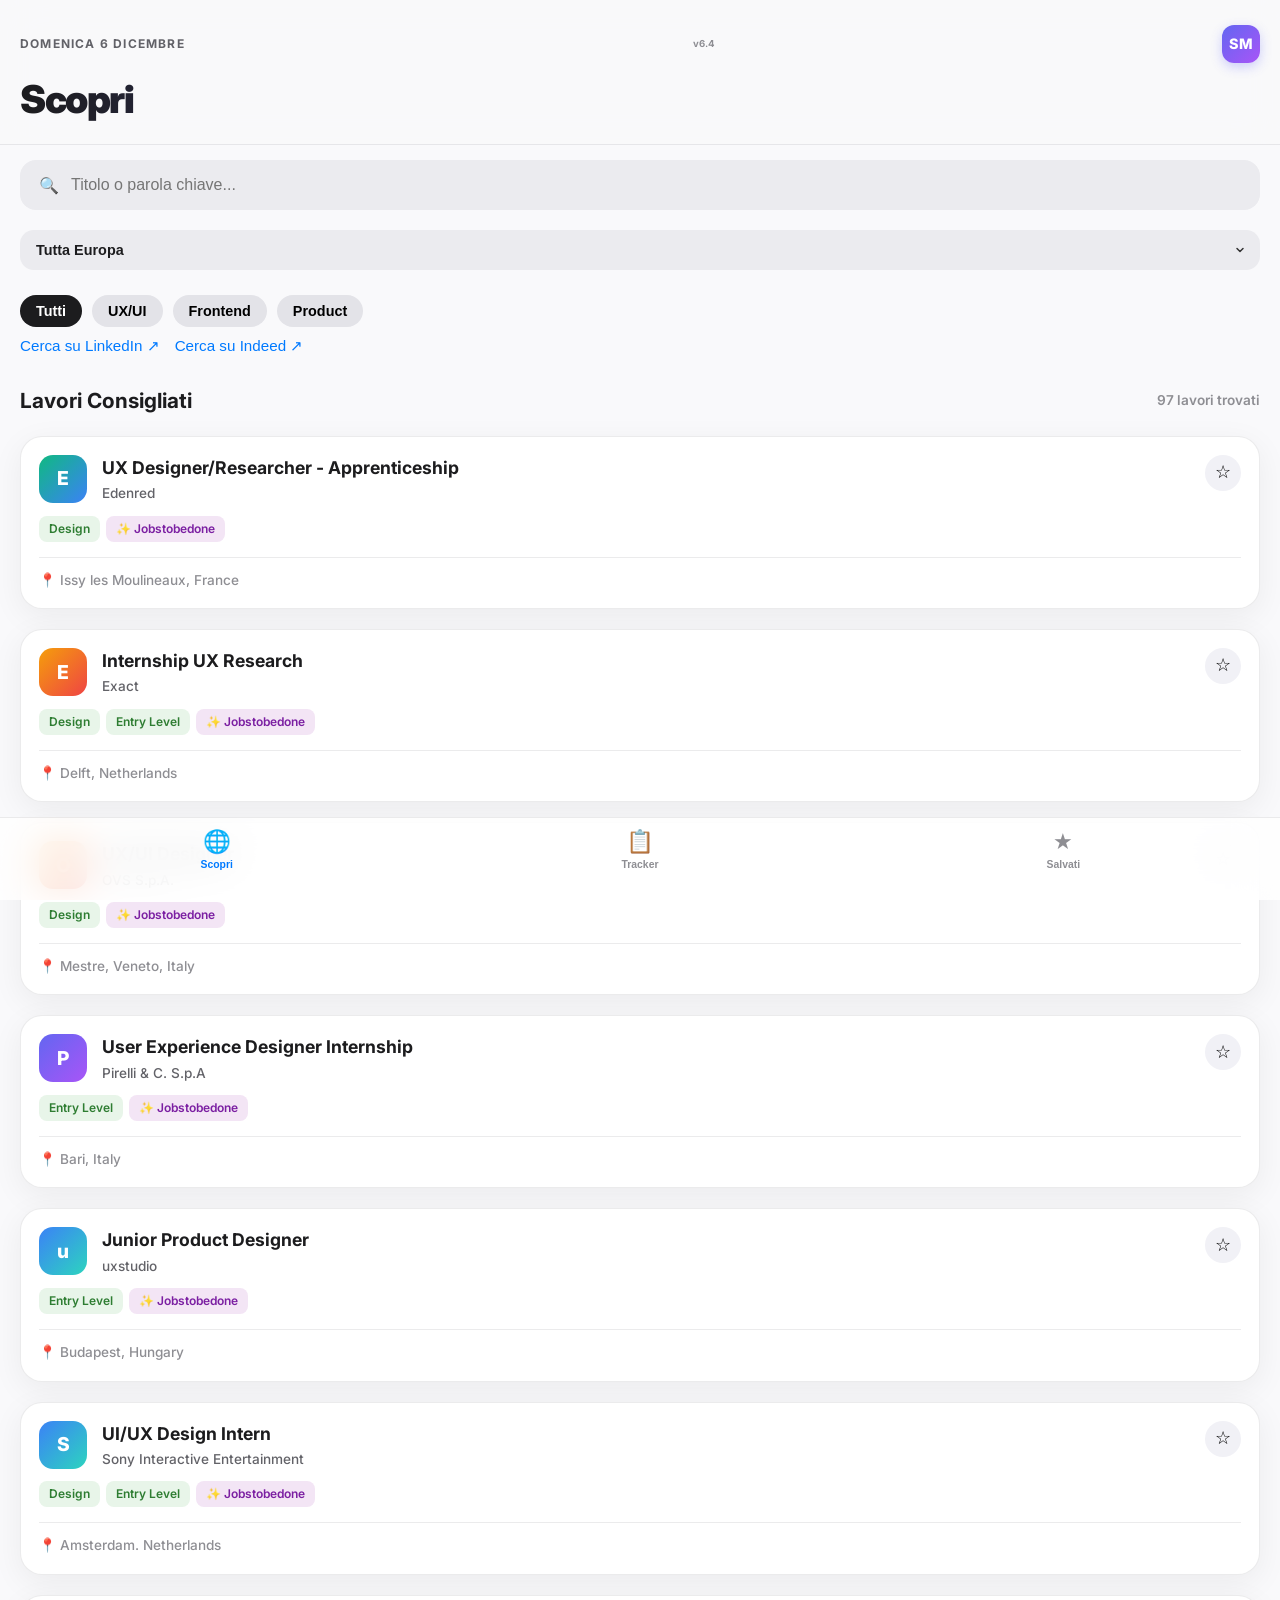
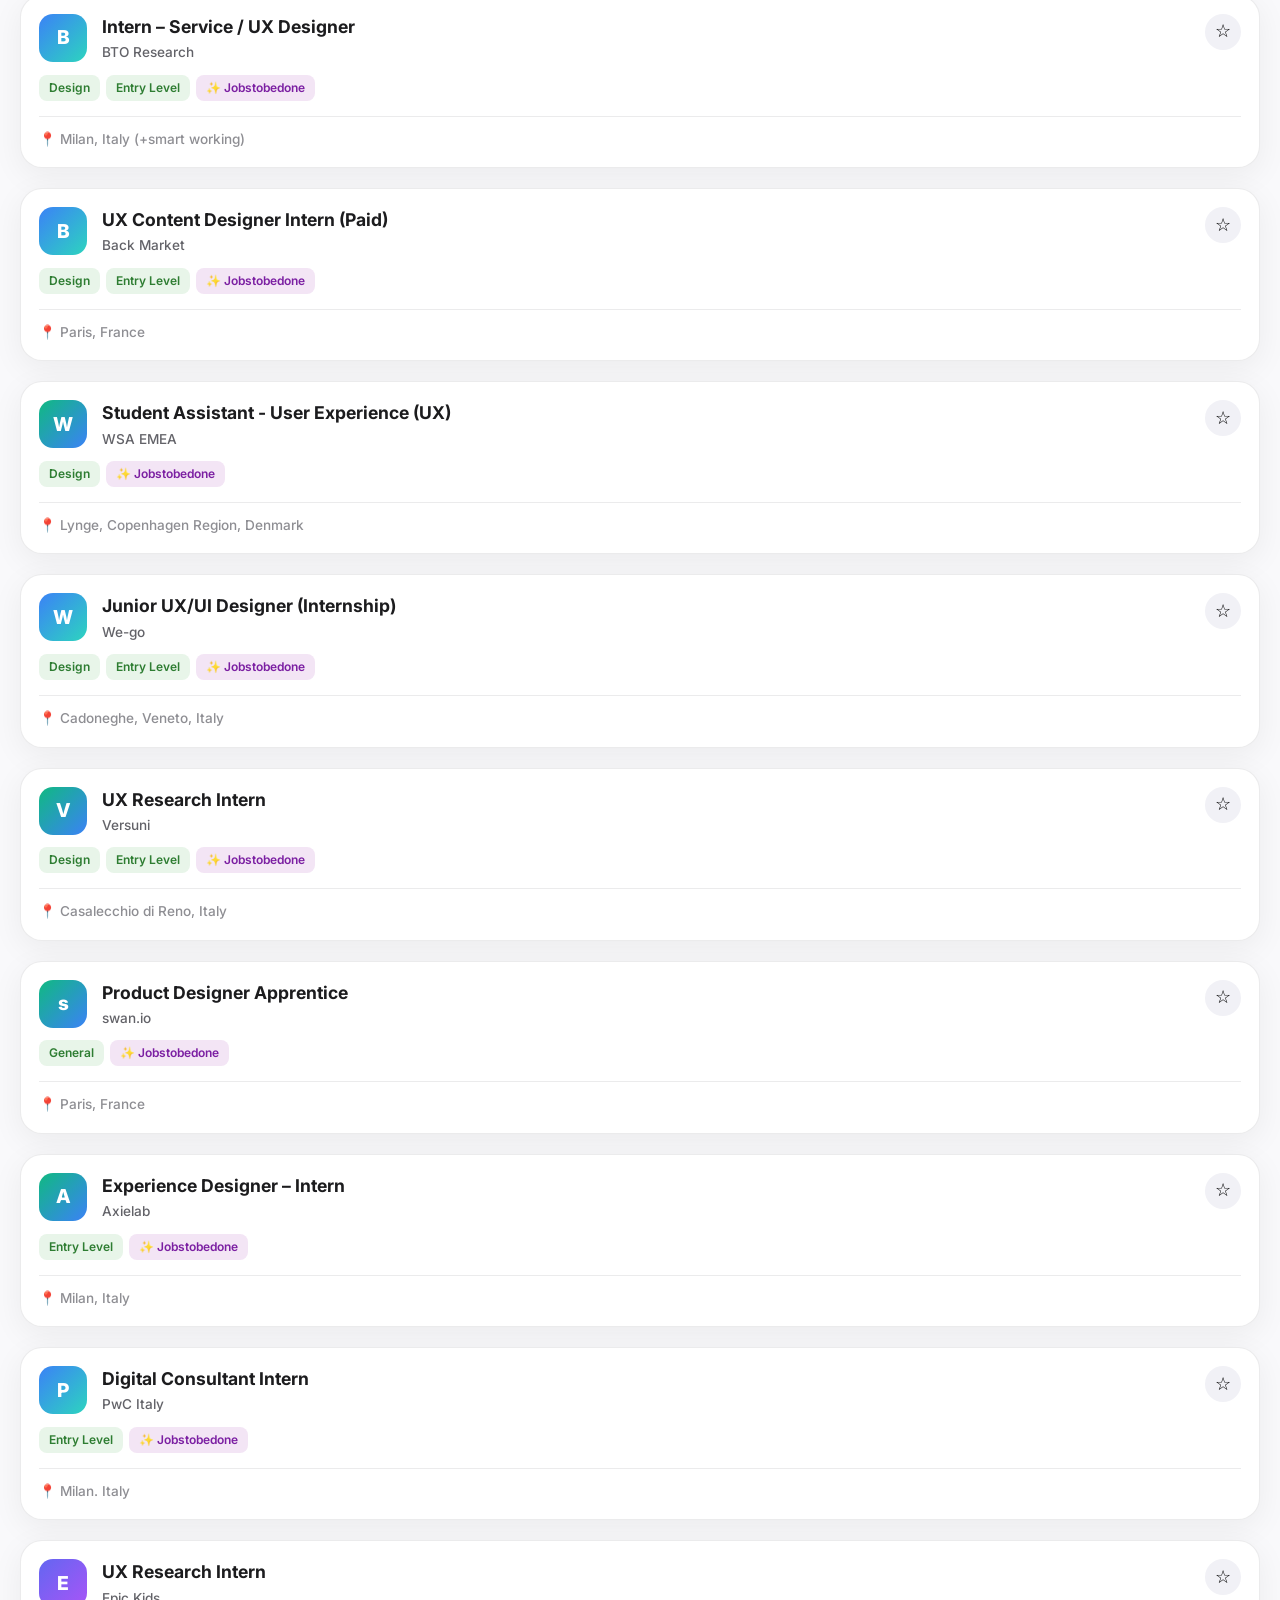
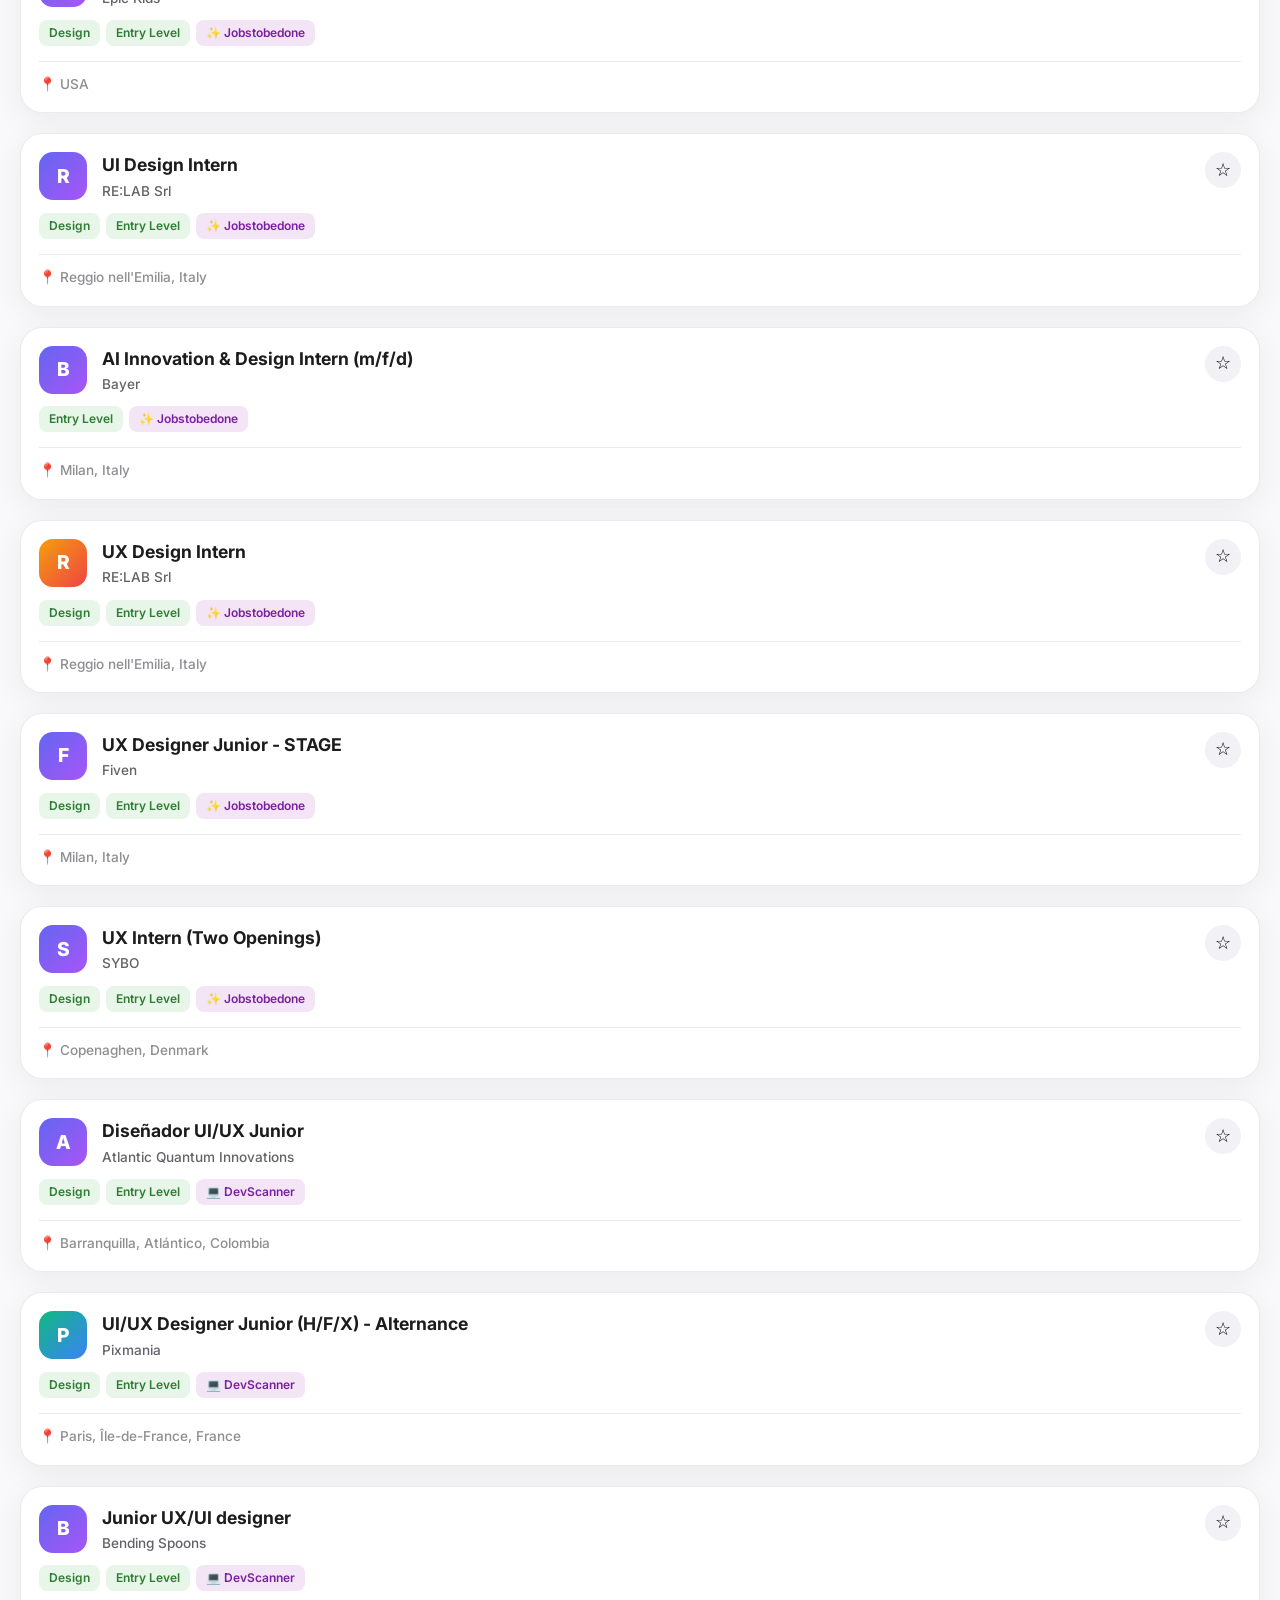
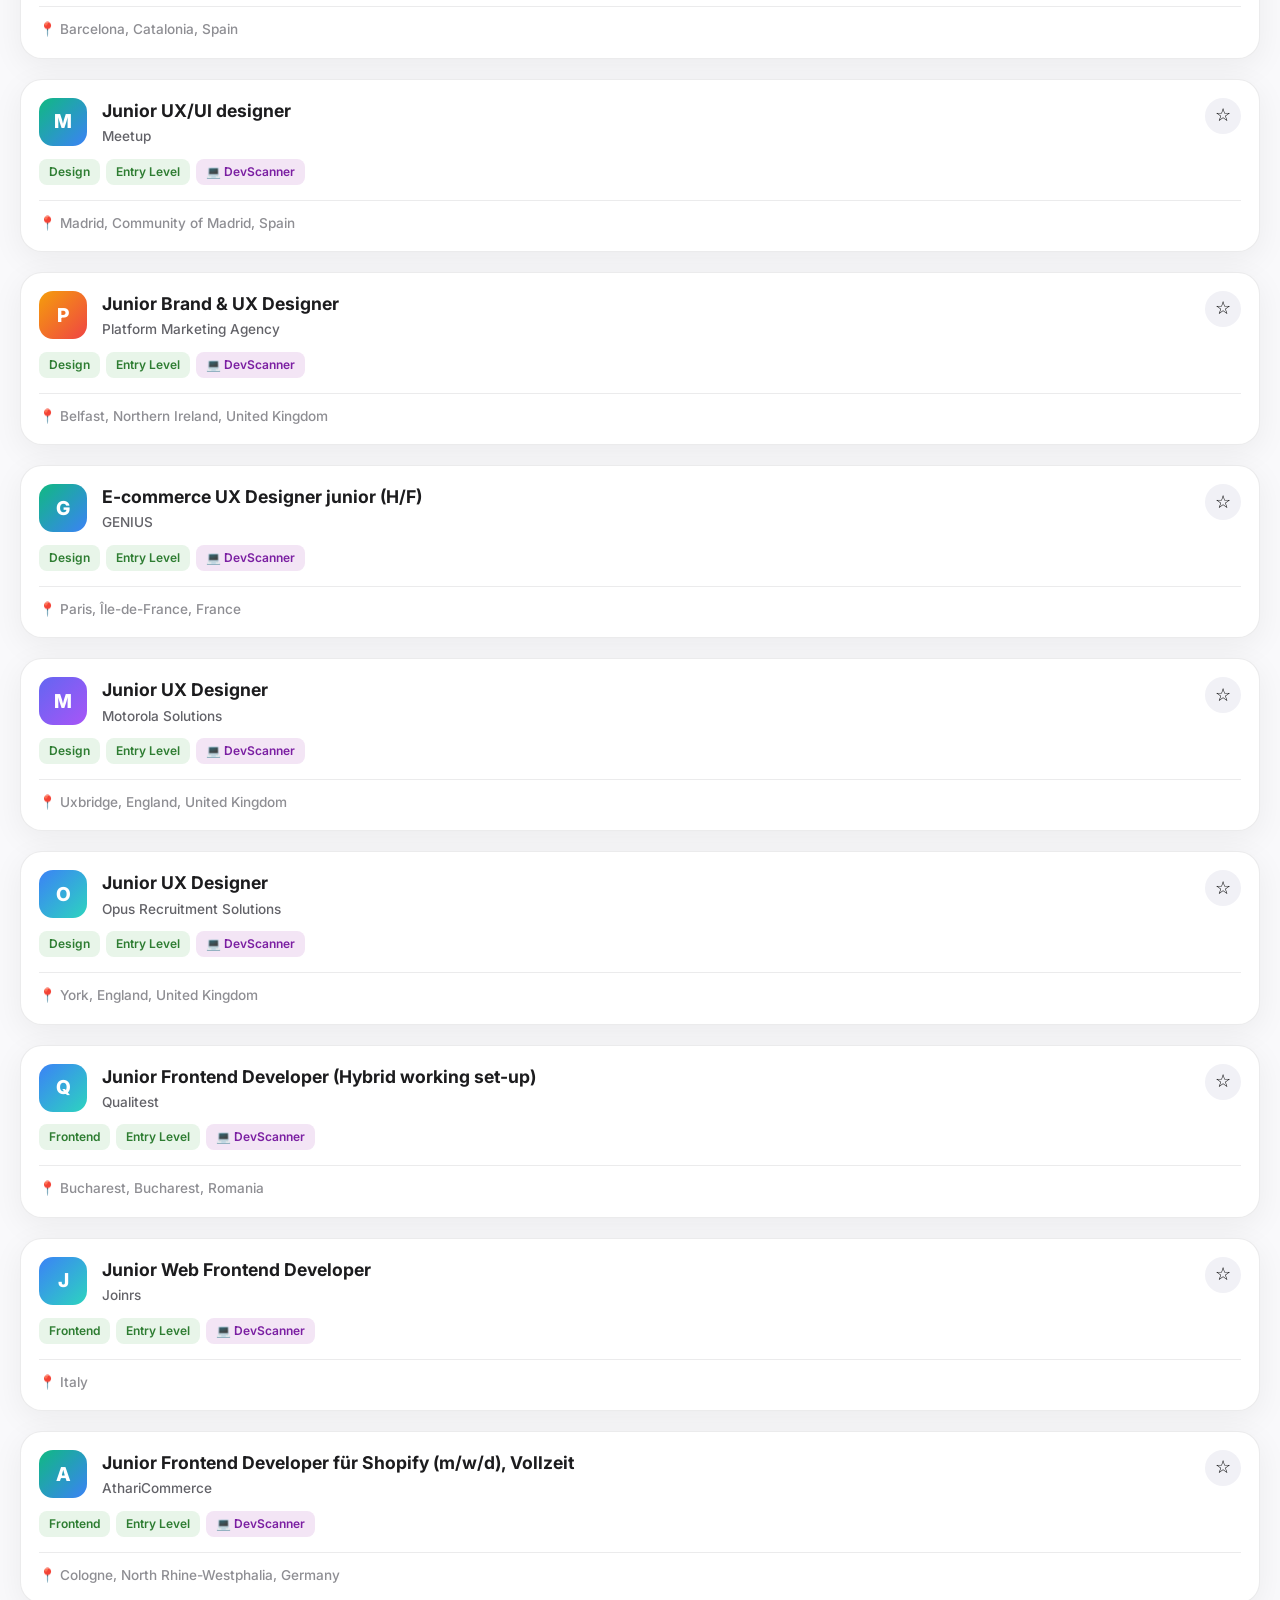
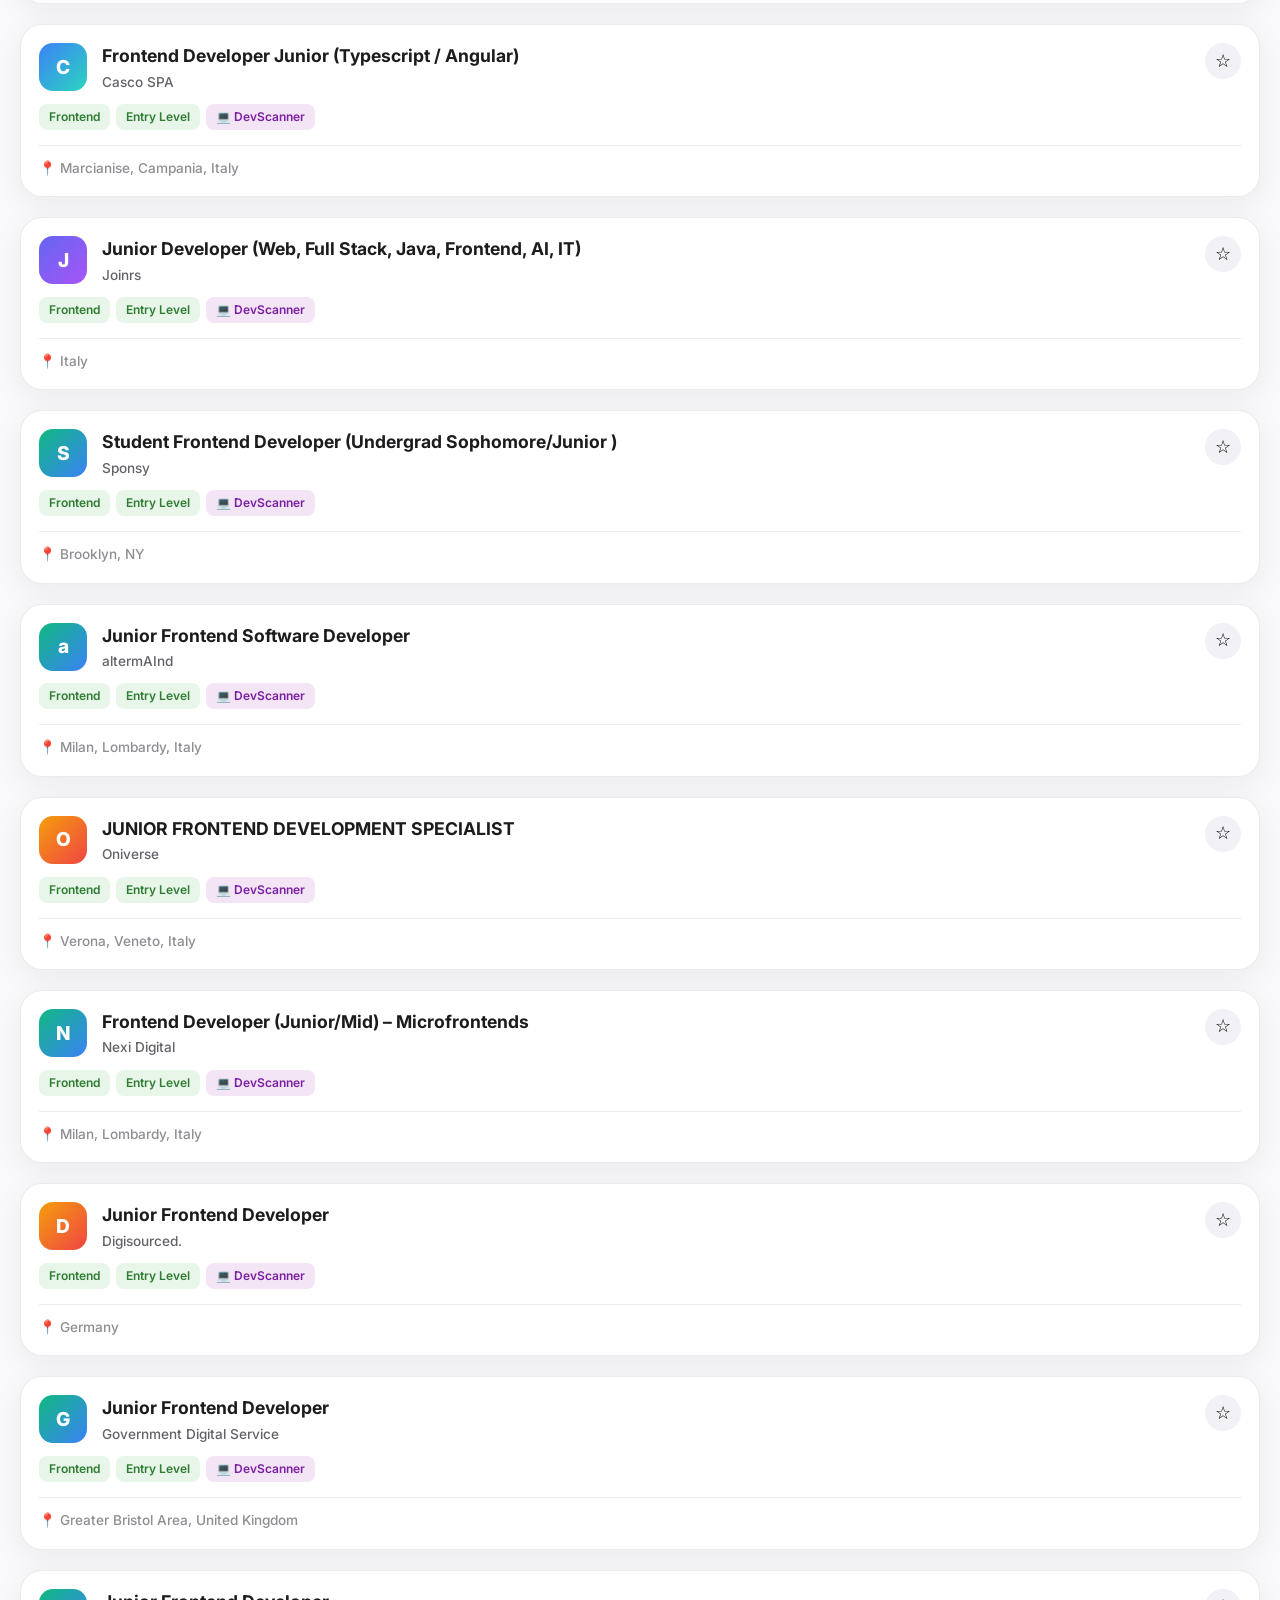
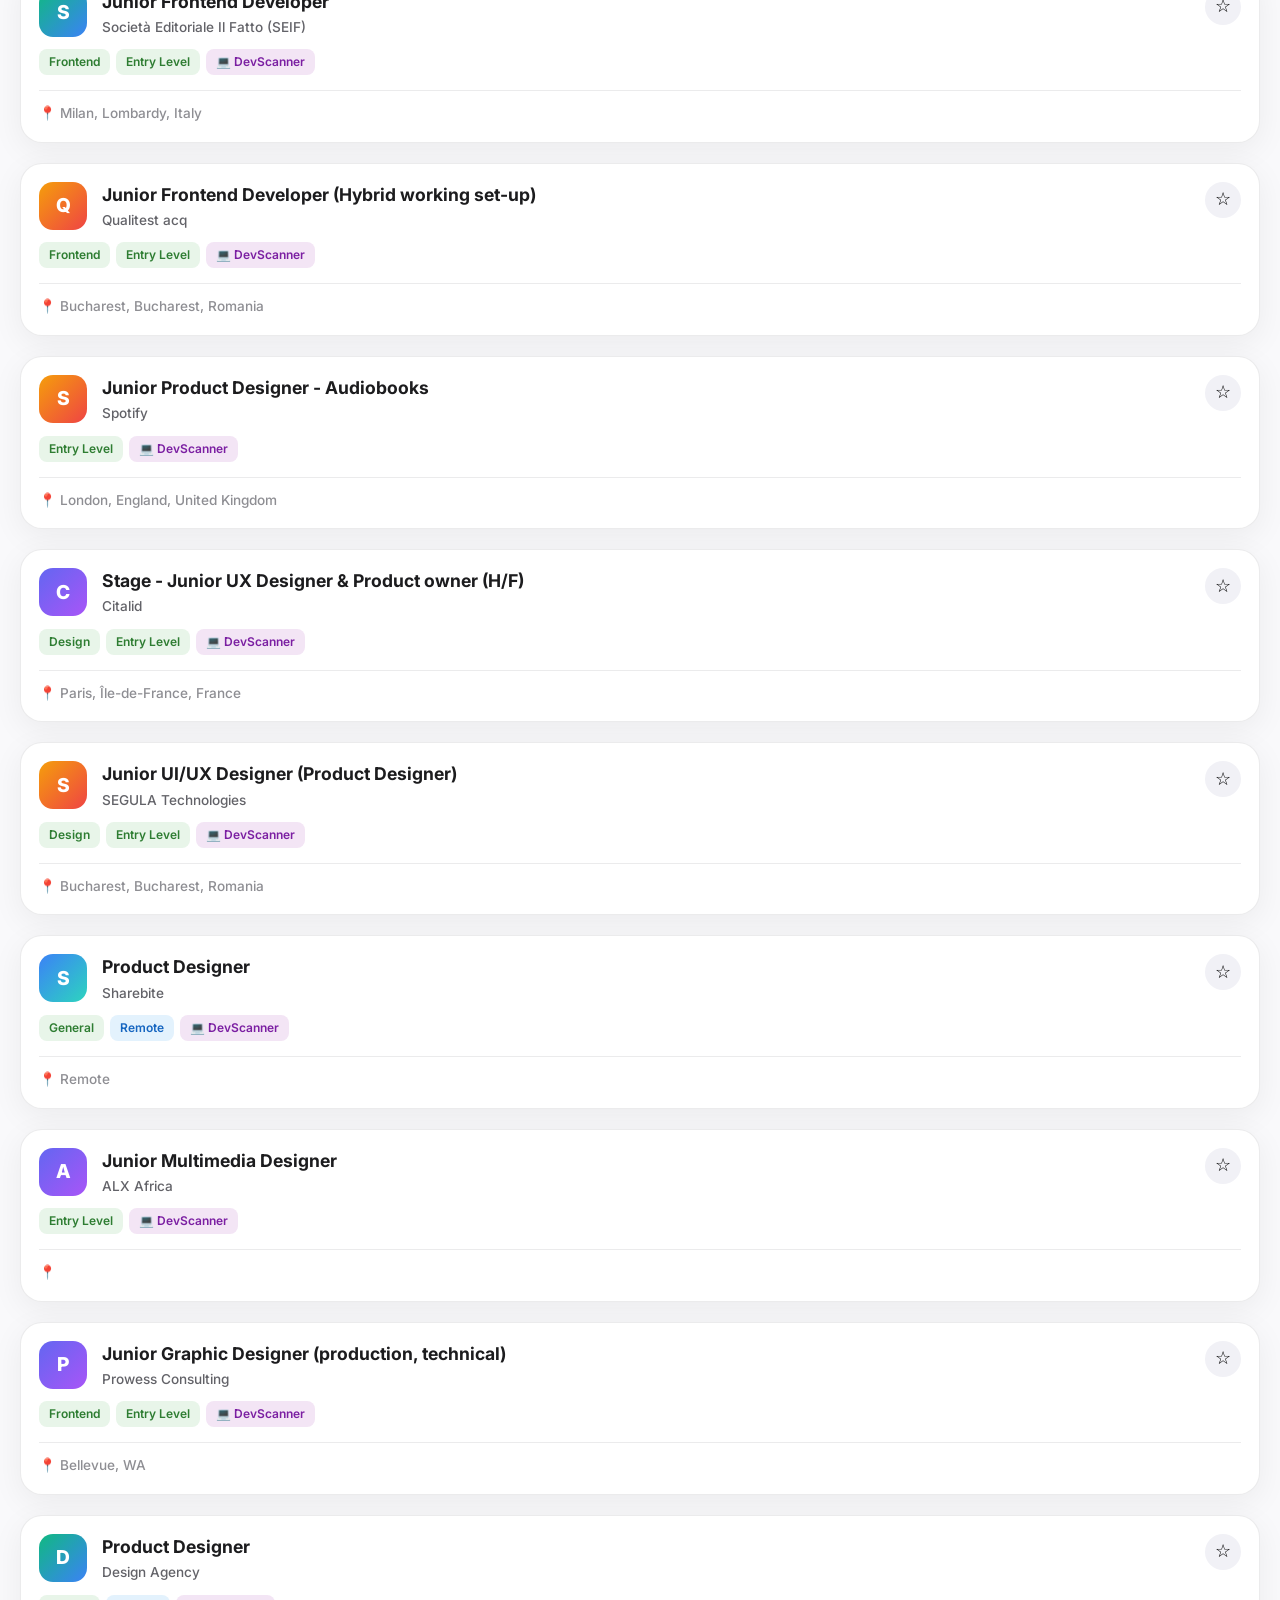
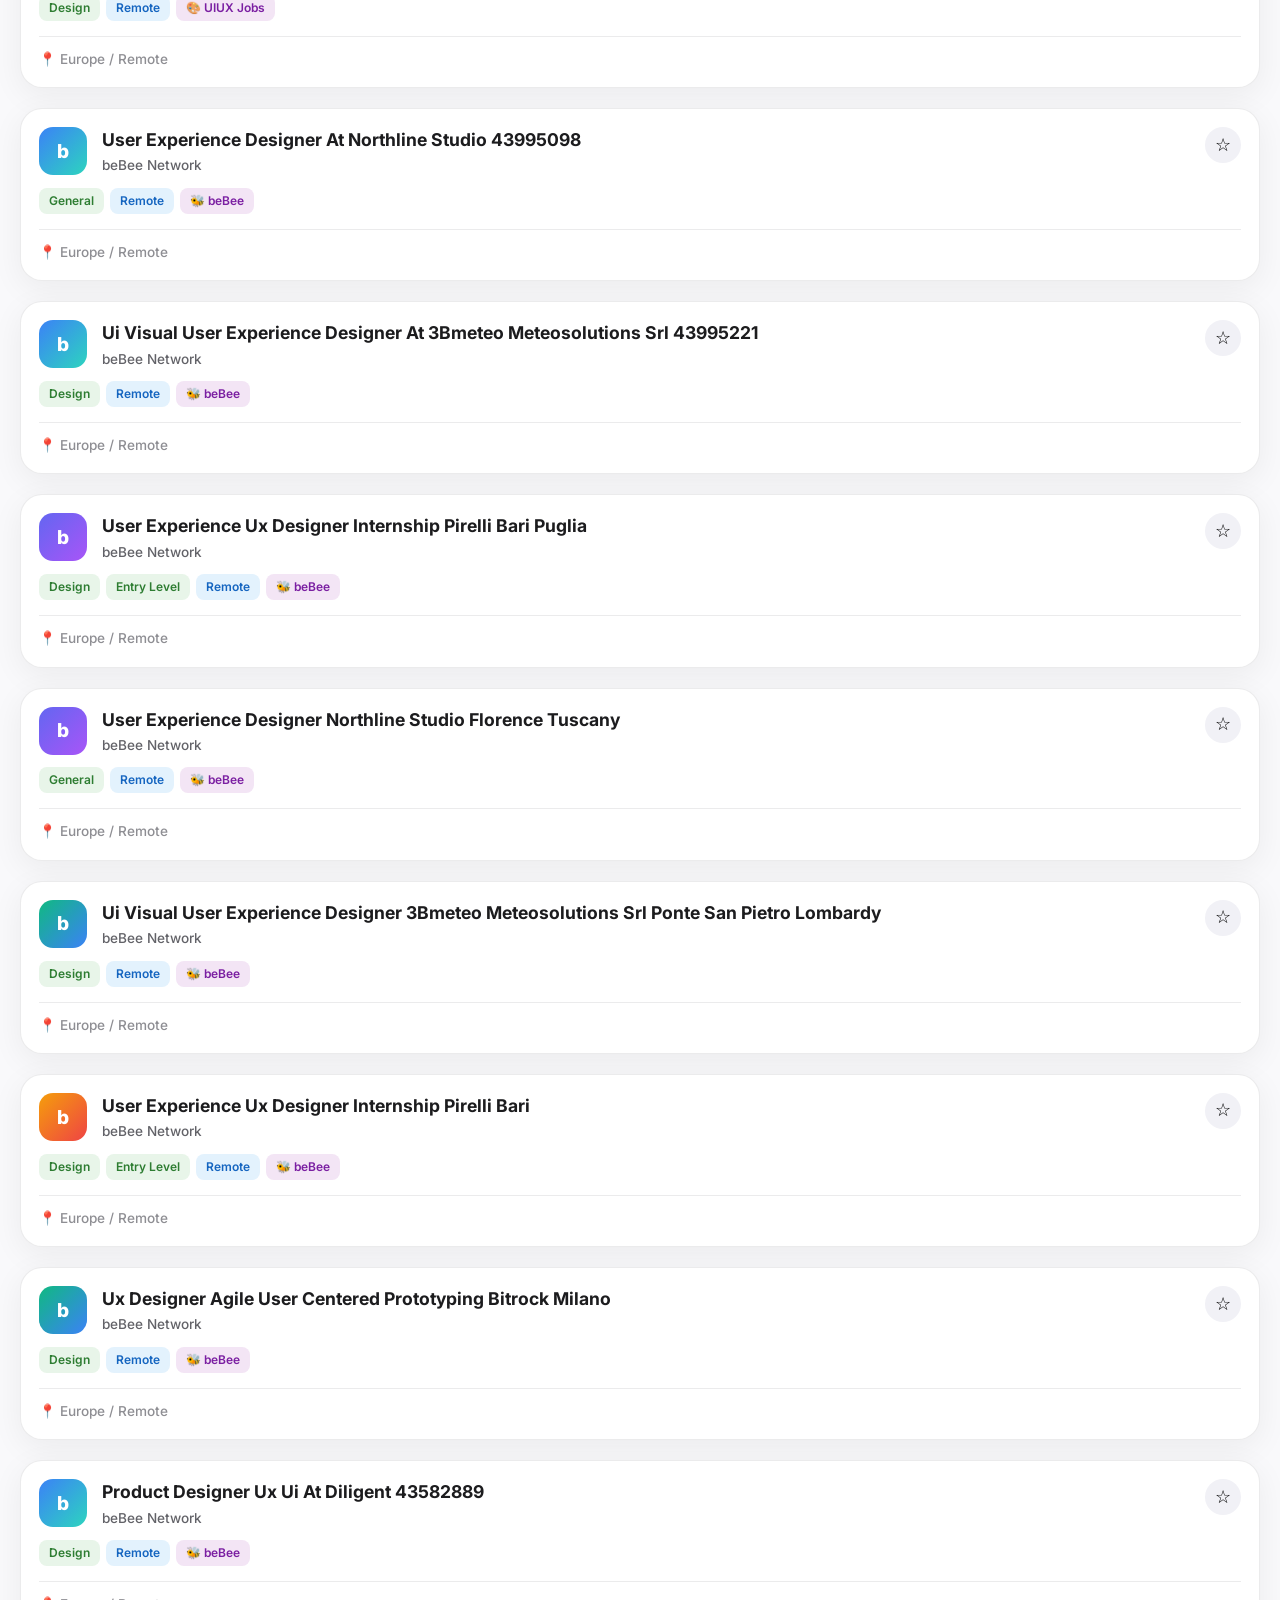
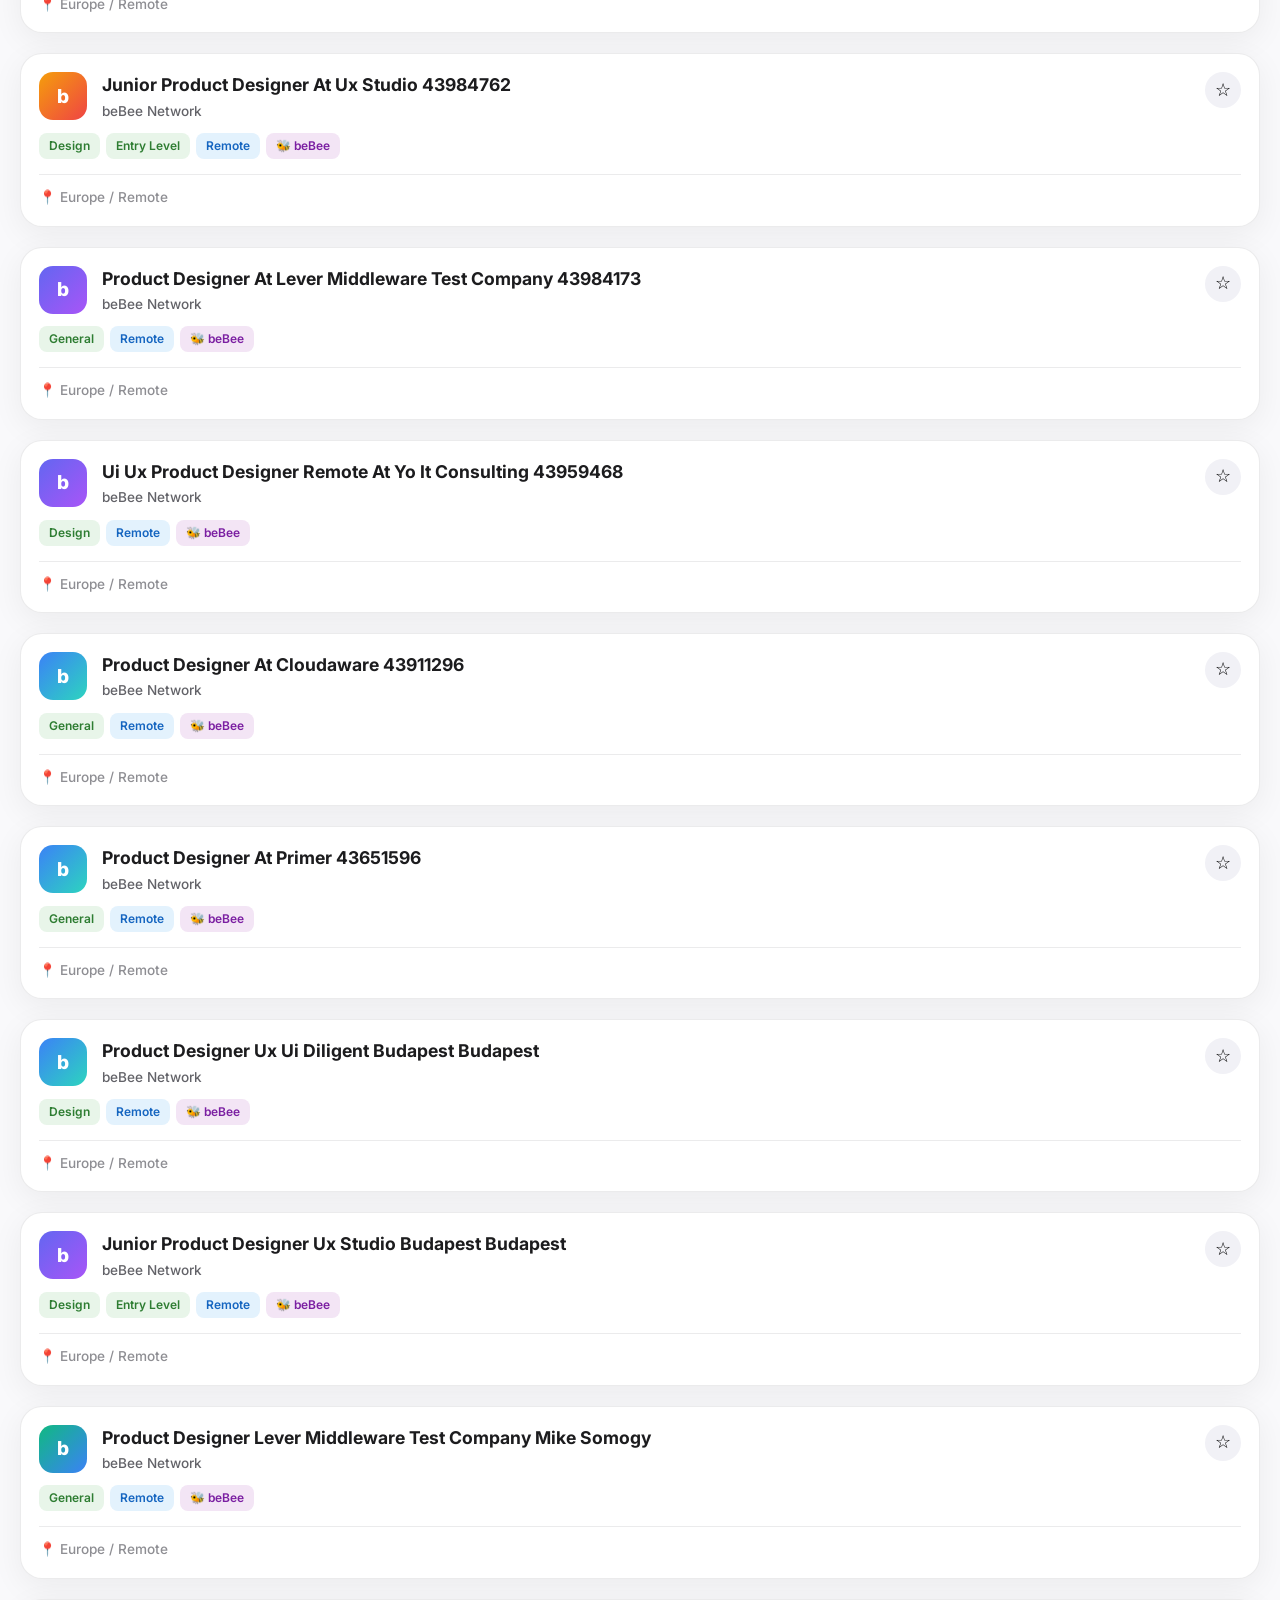
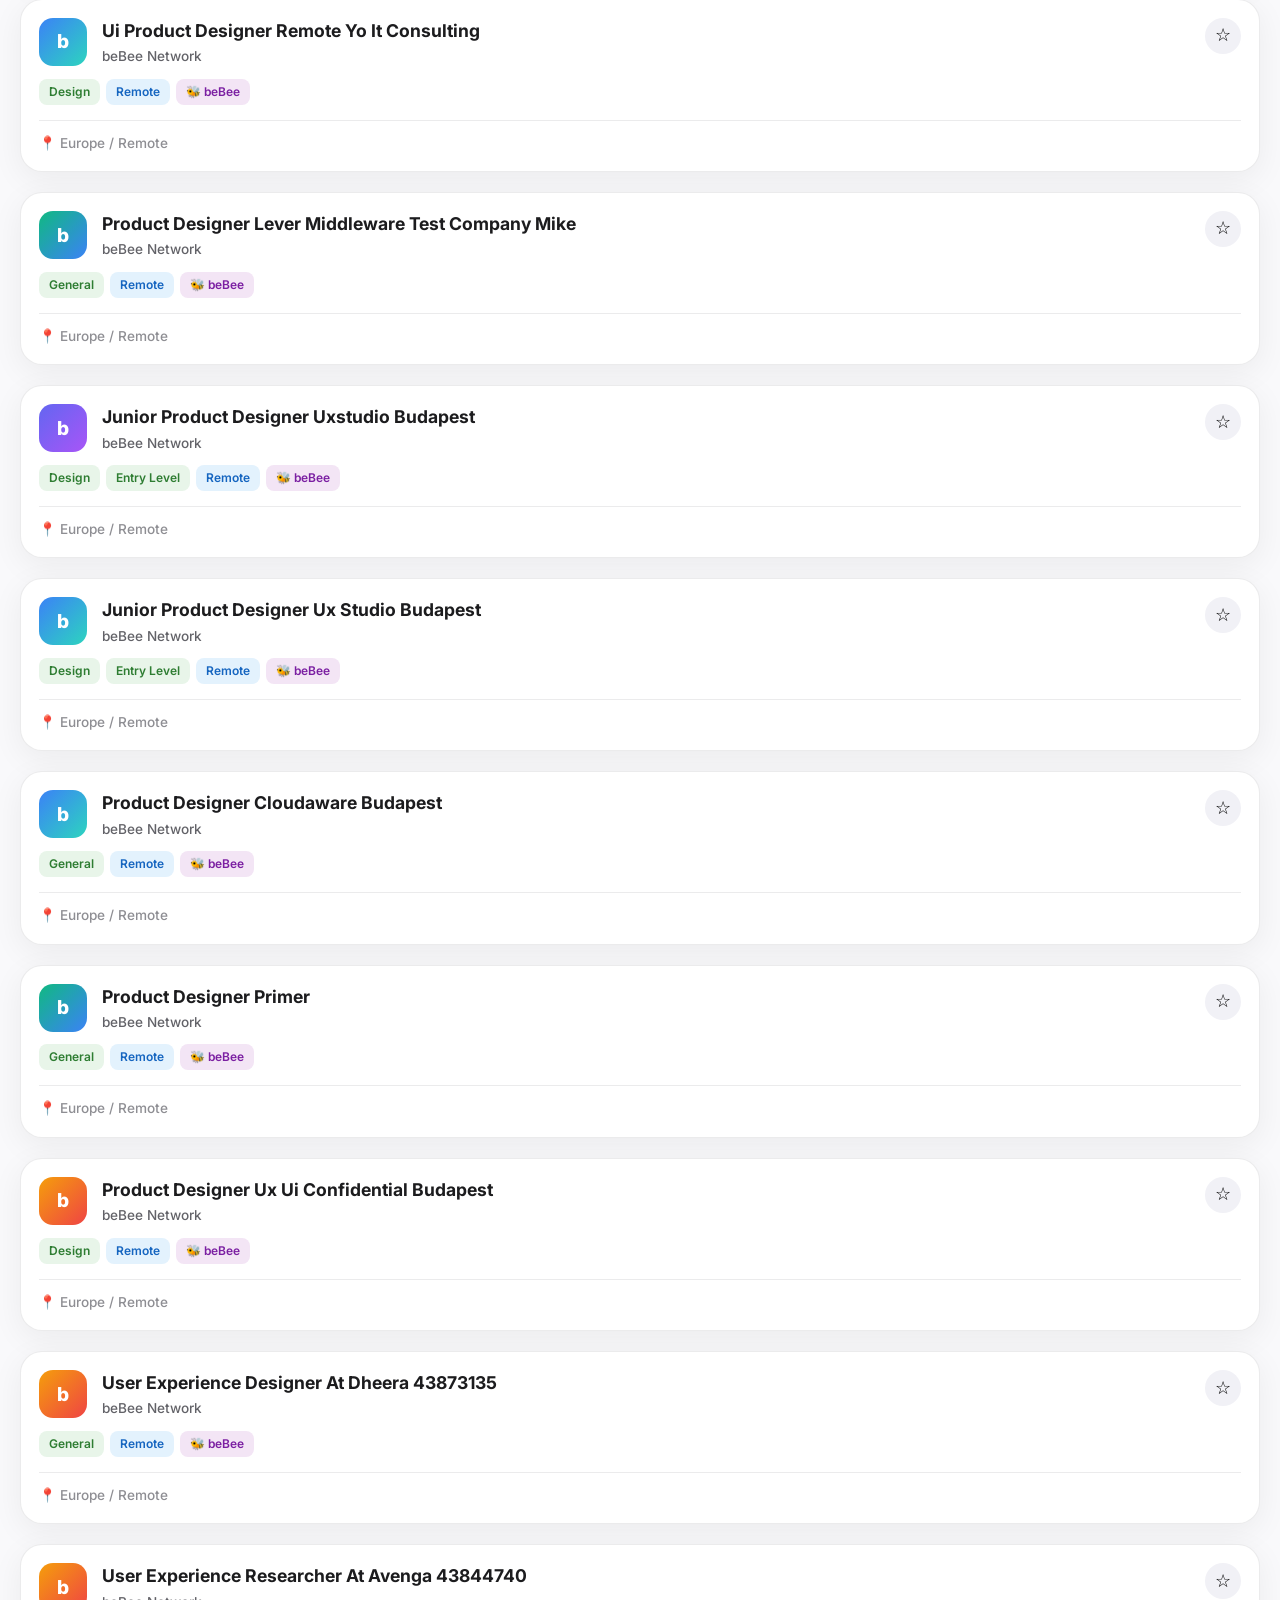
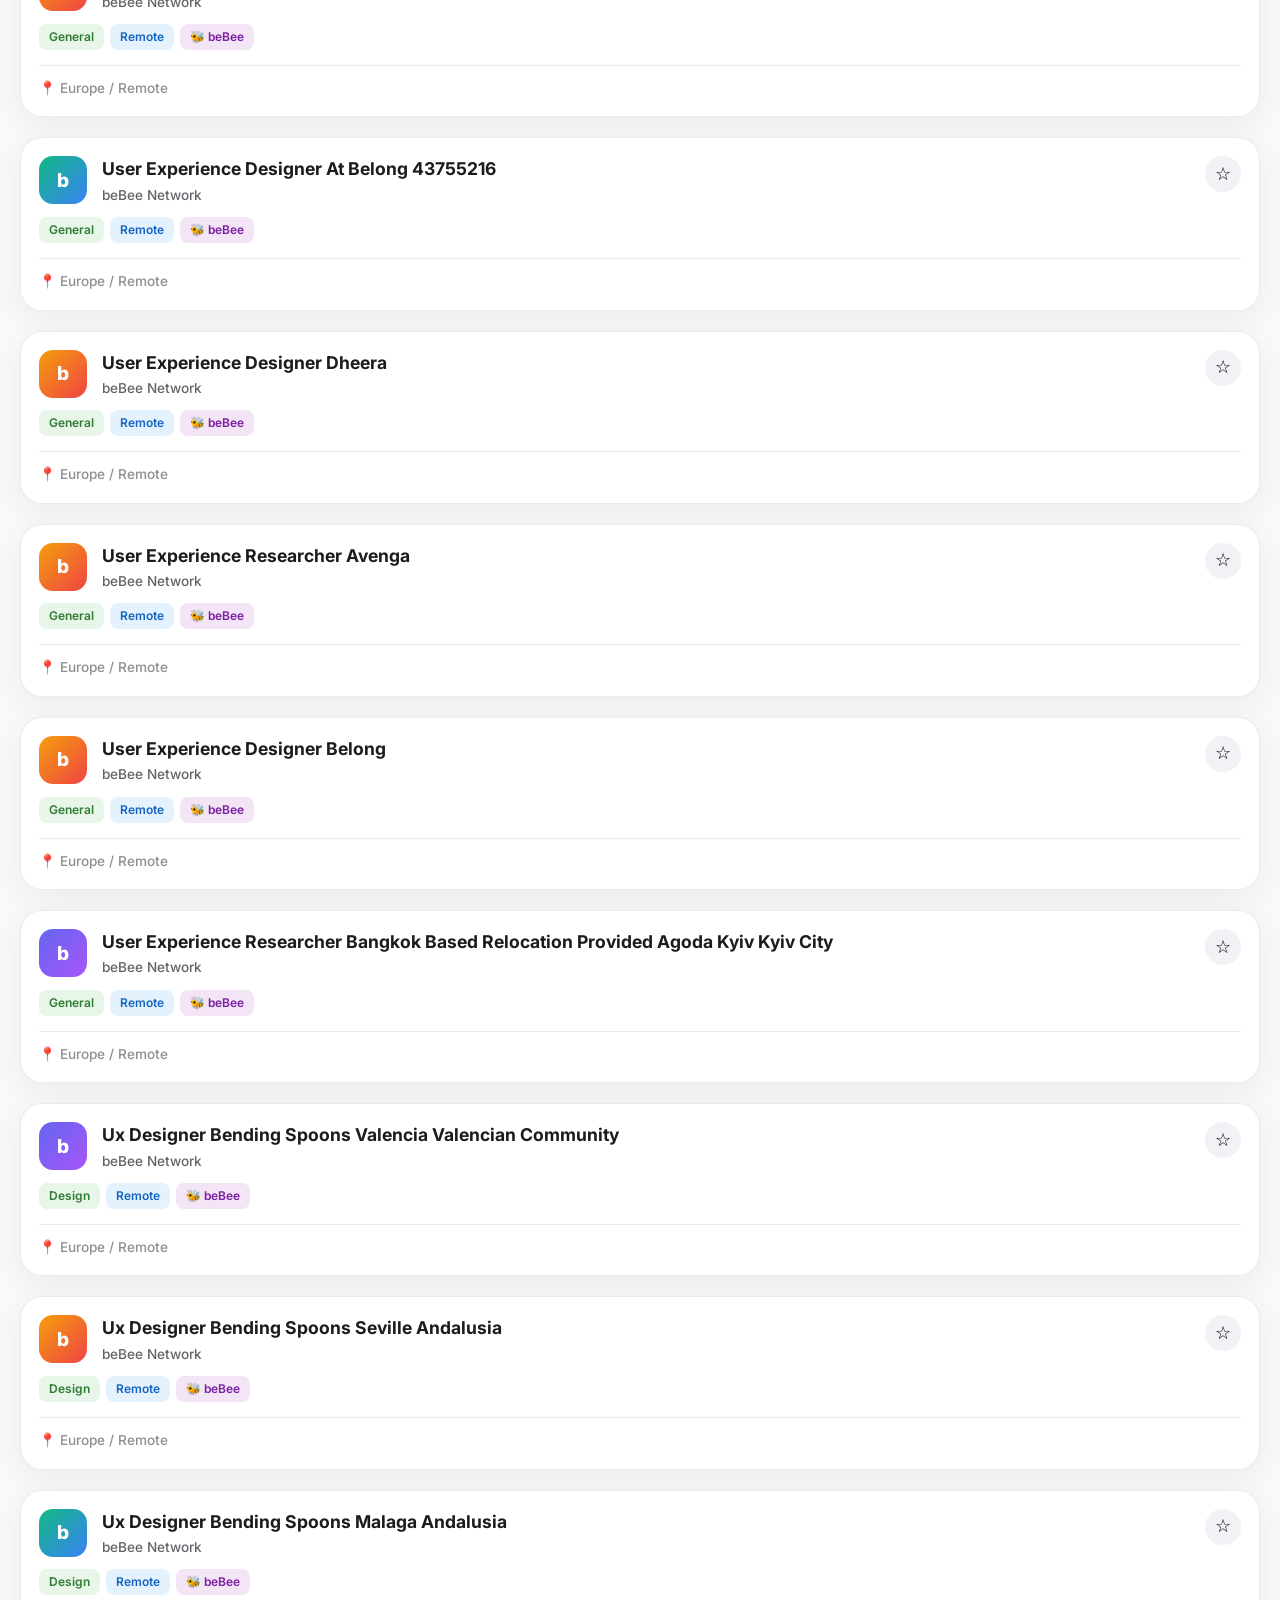
==== commit 387aafff: "Cache: Allineata versione CSS v6.4" ====
--- a/index.html
+++ b/index.html
@@ -13,7 +13,7 @@
     <meta name="apple-mobile-web-app-status-bar-style" content="default">
     <meta name="apple-mobile-web-app-title" content="EuroJob">
     <link rel="apple-touch-icon" href="https://cdn-icons-png.flaticon.com/512/942/942799.png">
-    <link rel="stylesheet" href="style.css?v=6.1">
+    <link rel="stylesheet" href="style.css?v=6.4">
 </head>
 <body class="ios-theme">
     
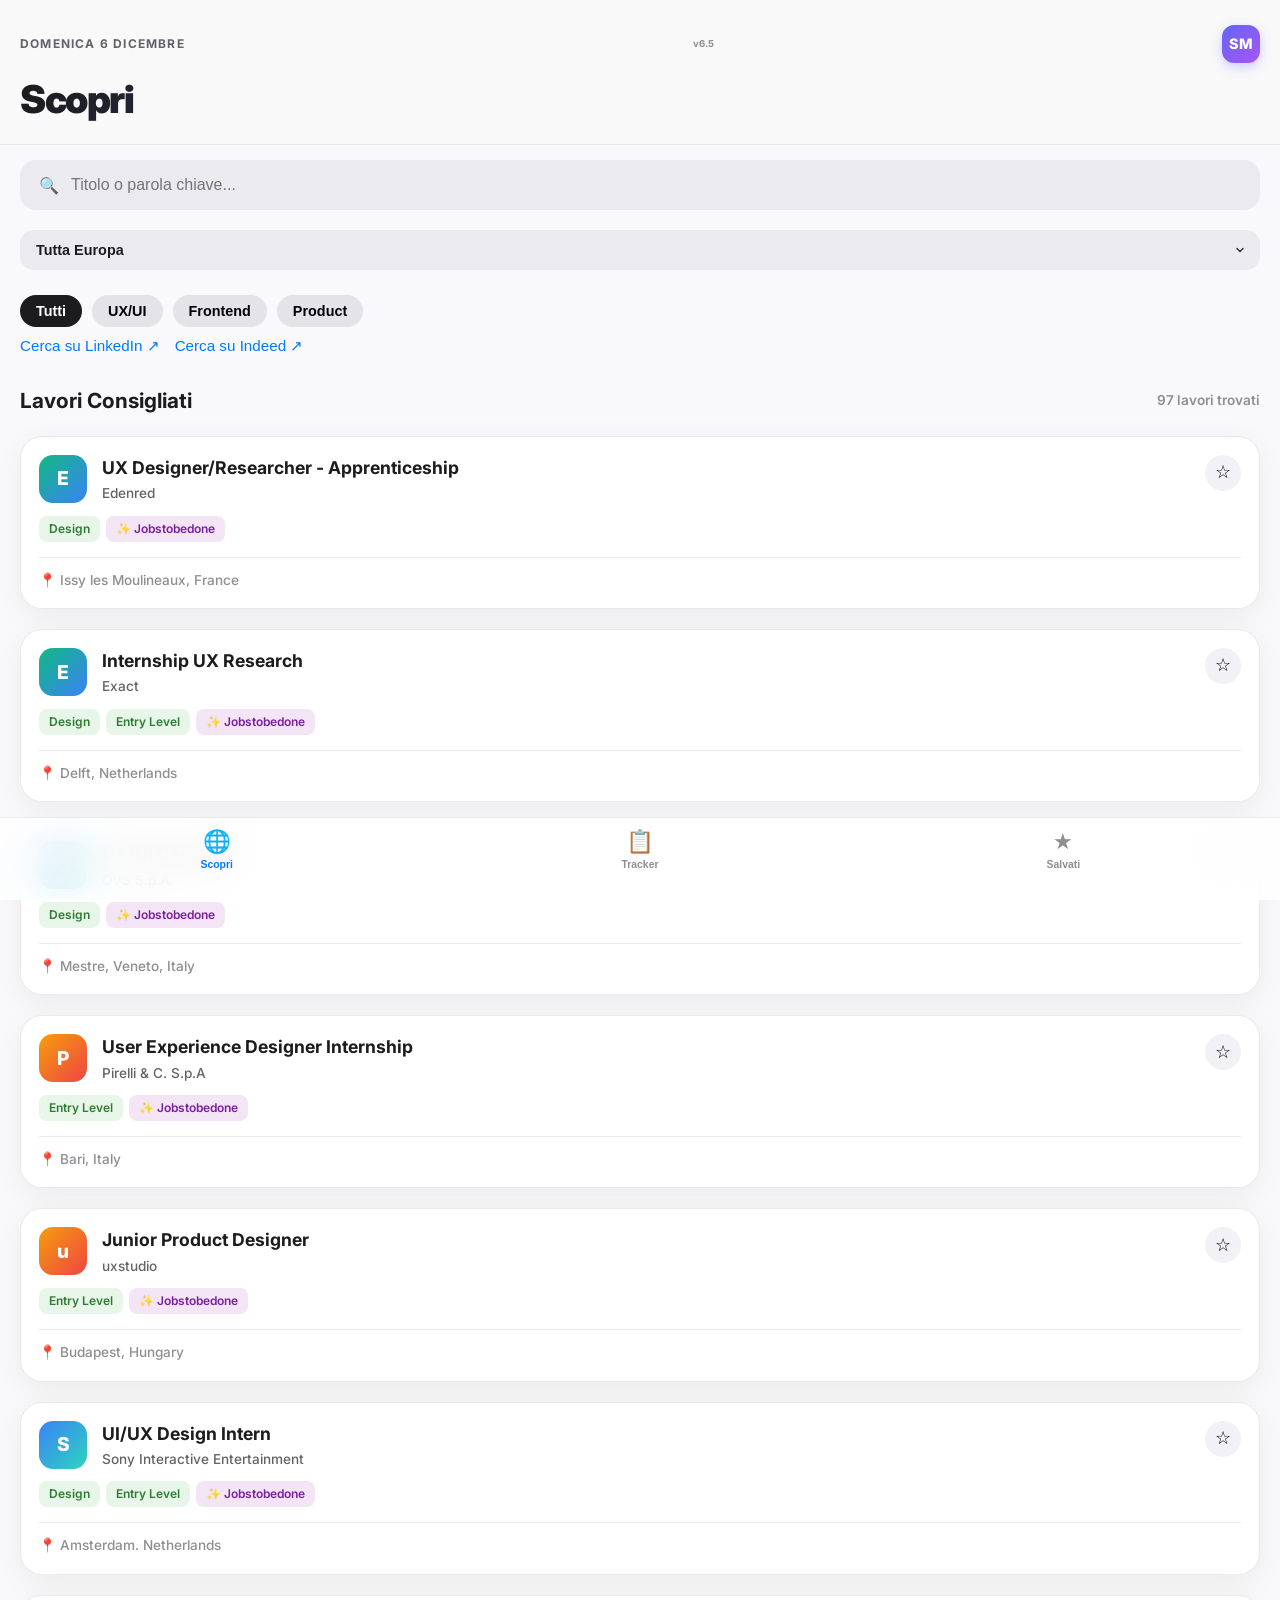
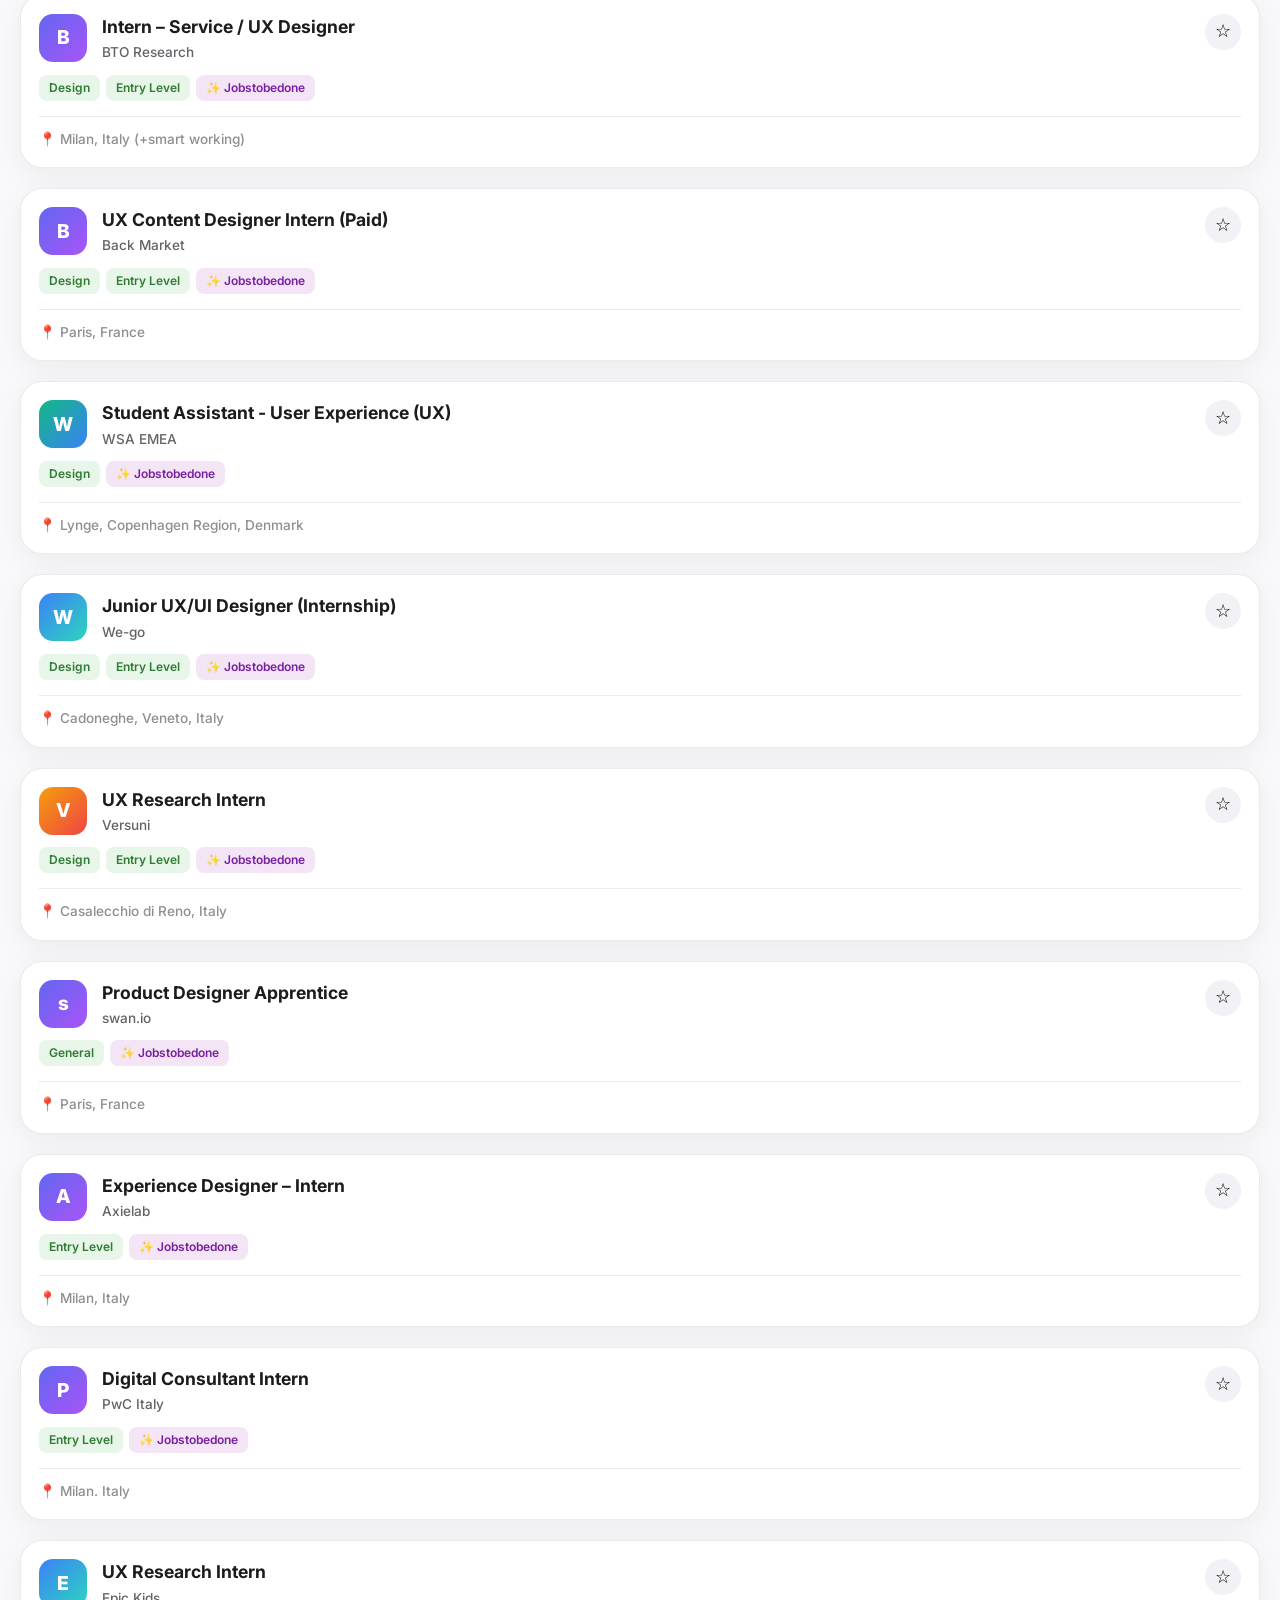
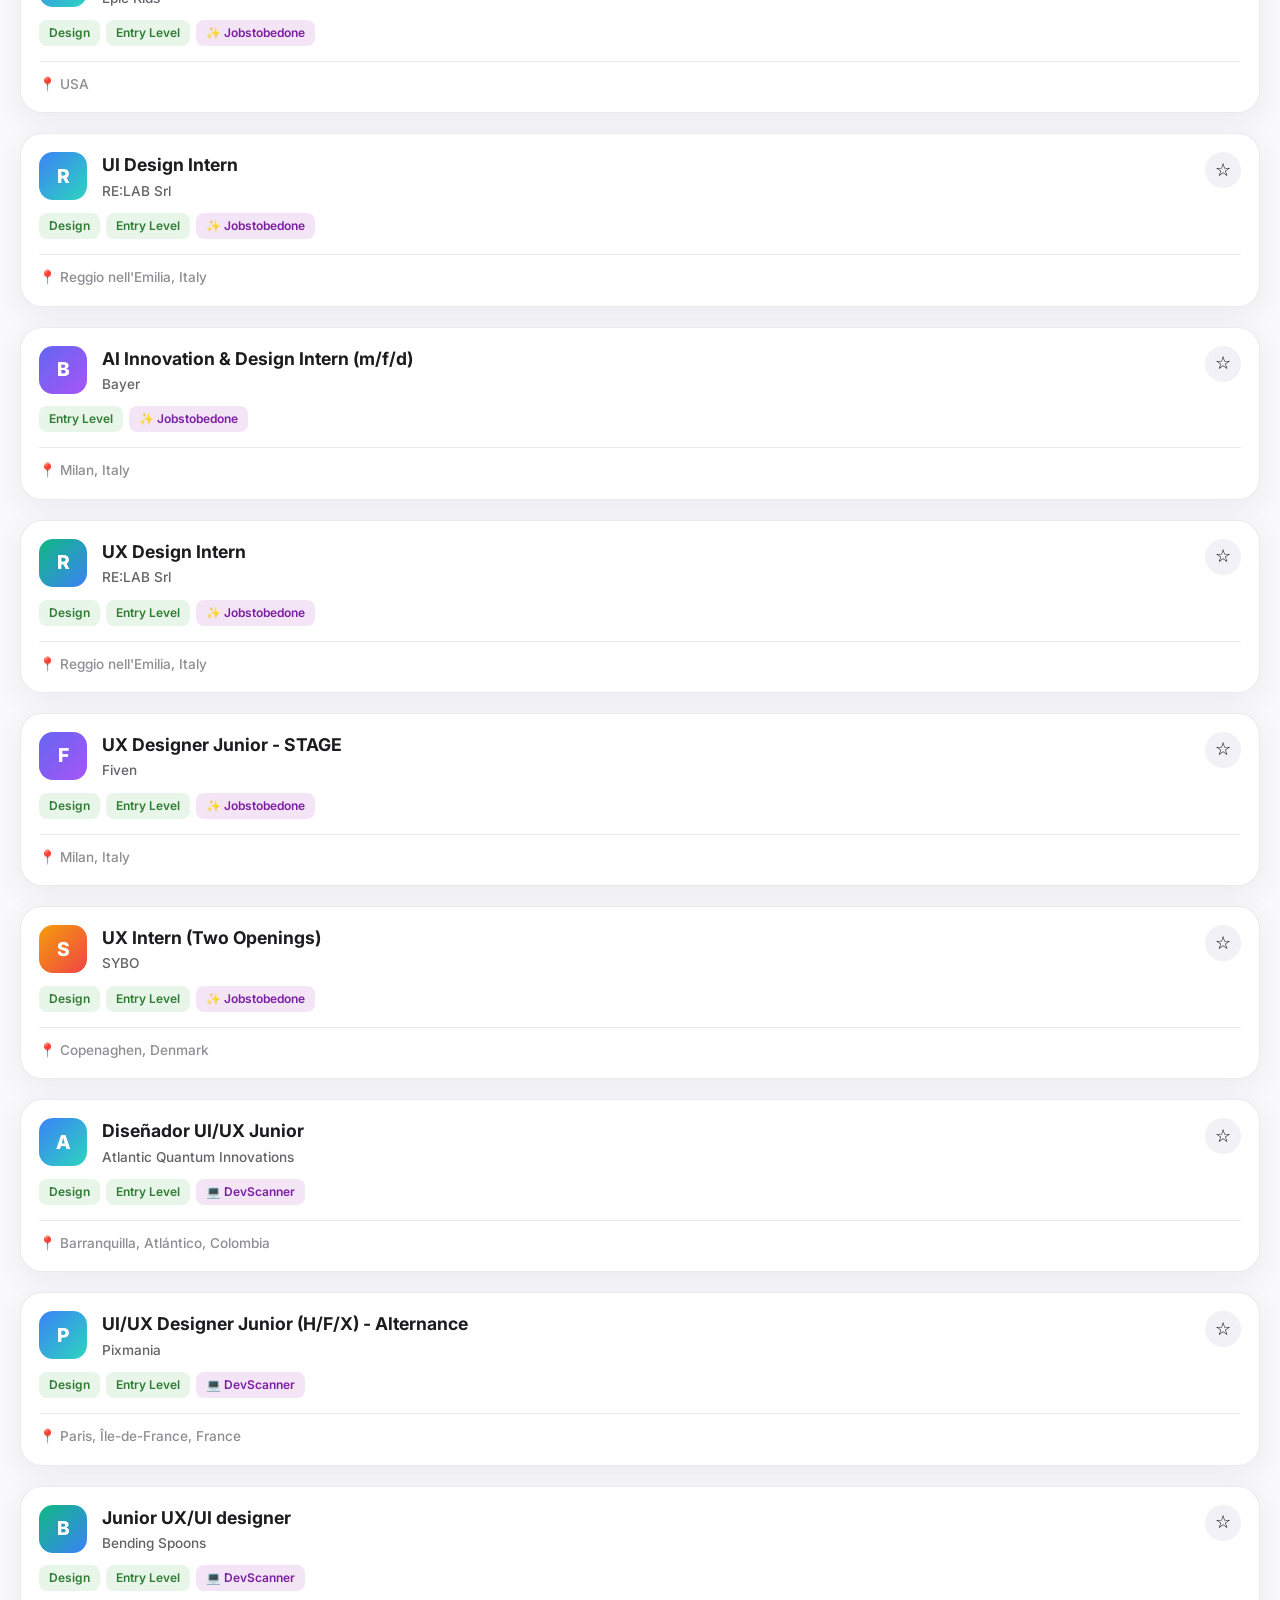
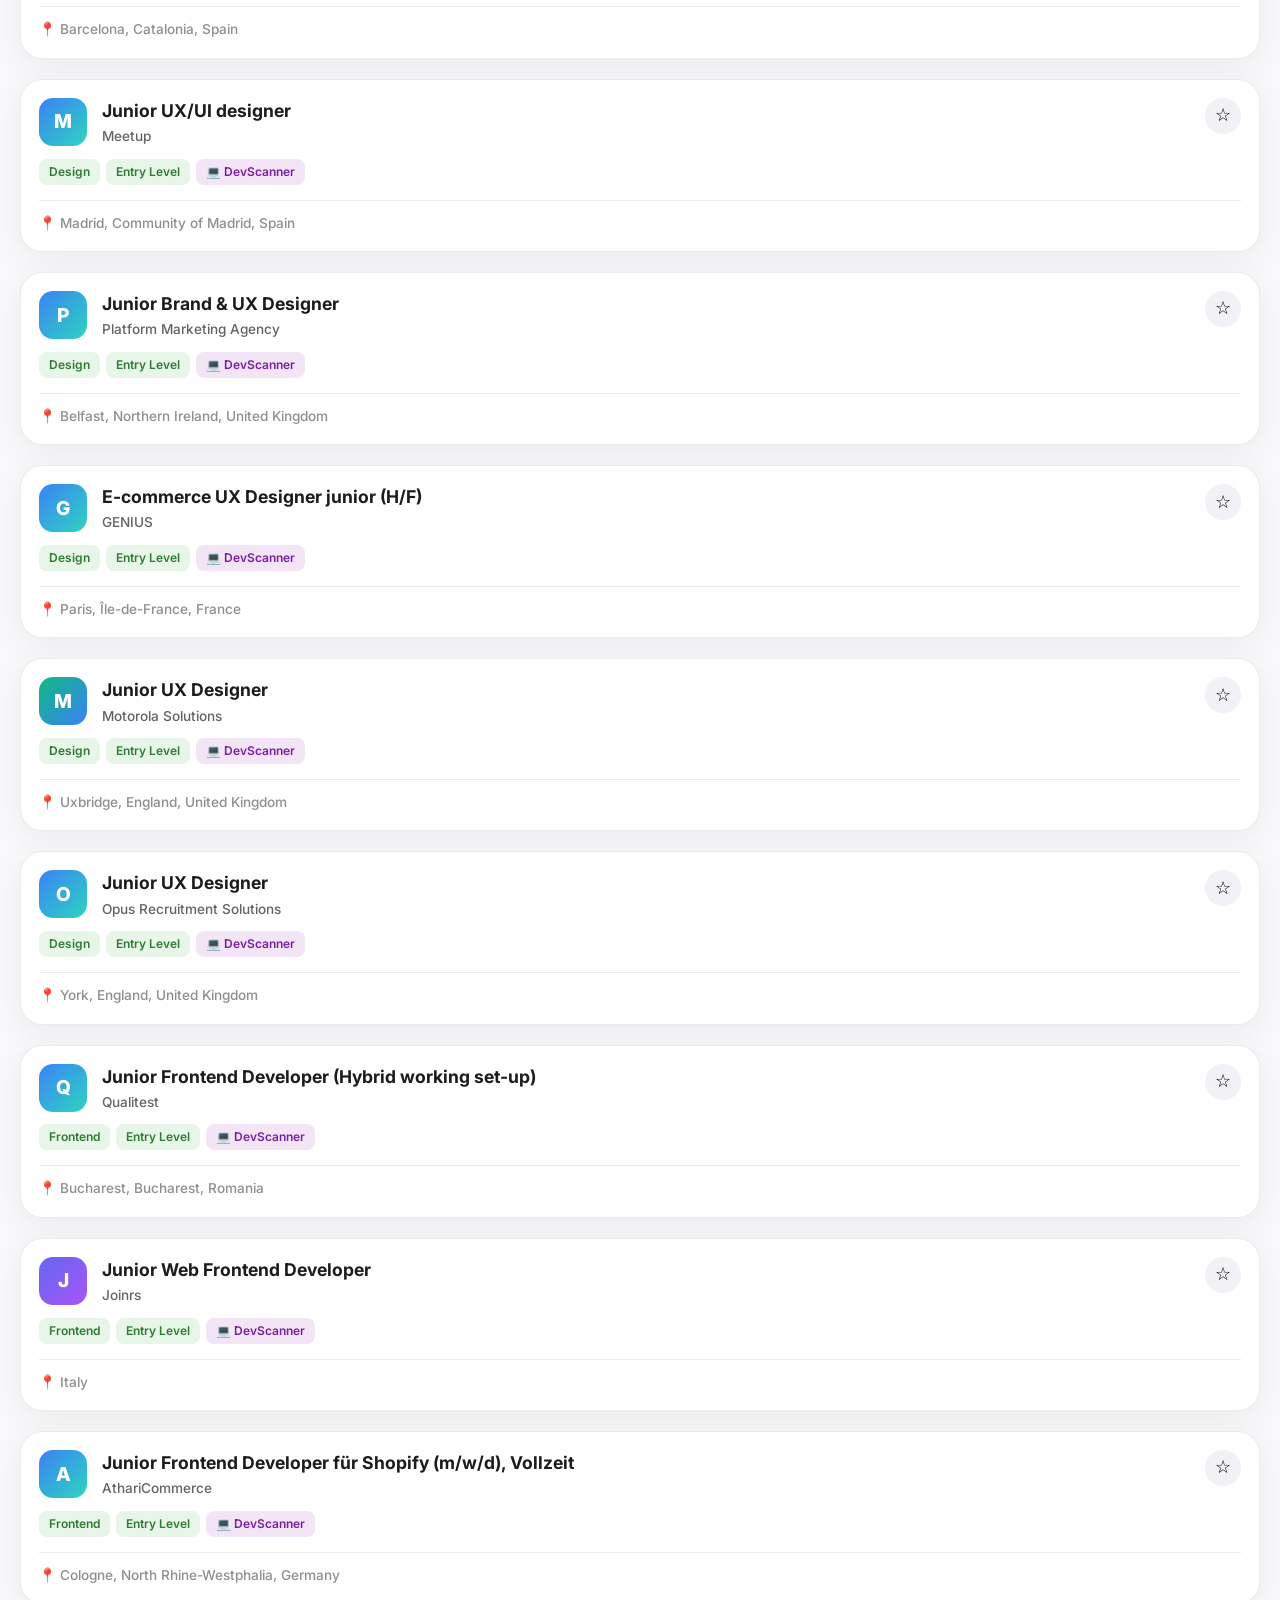
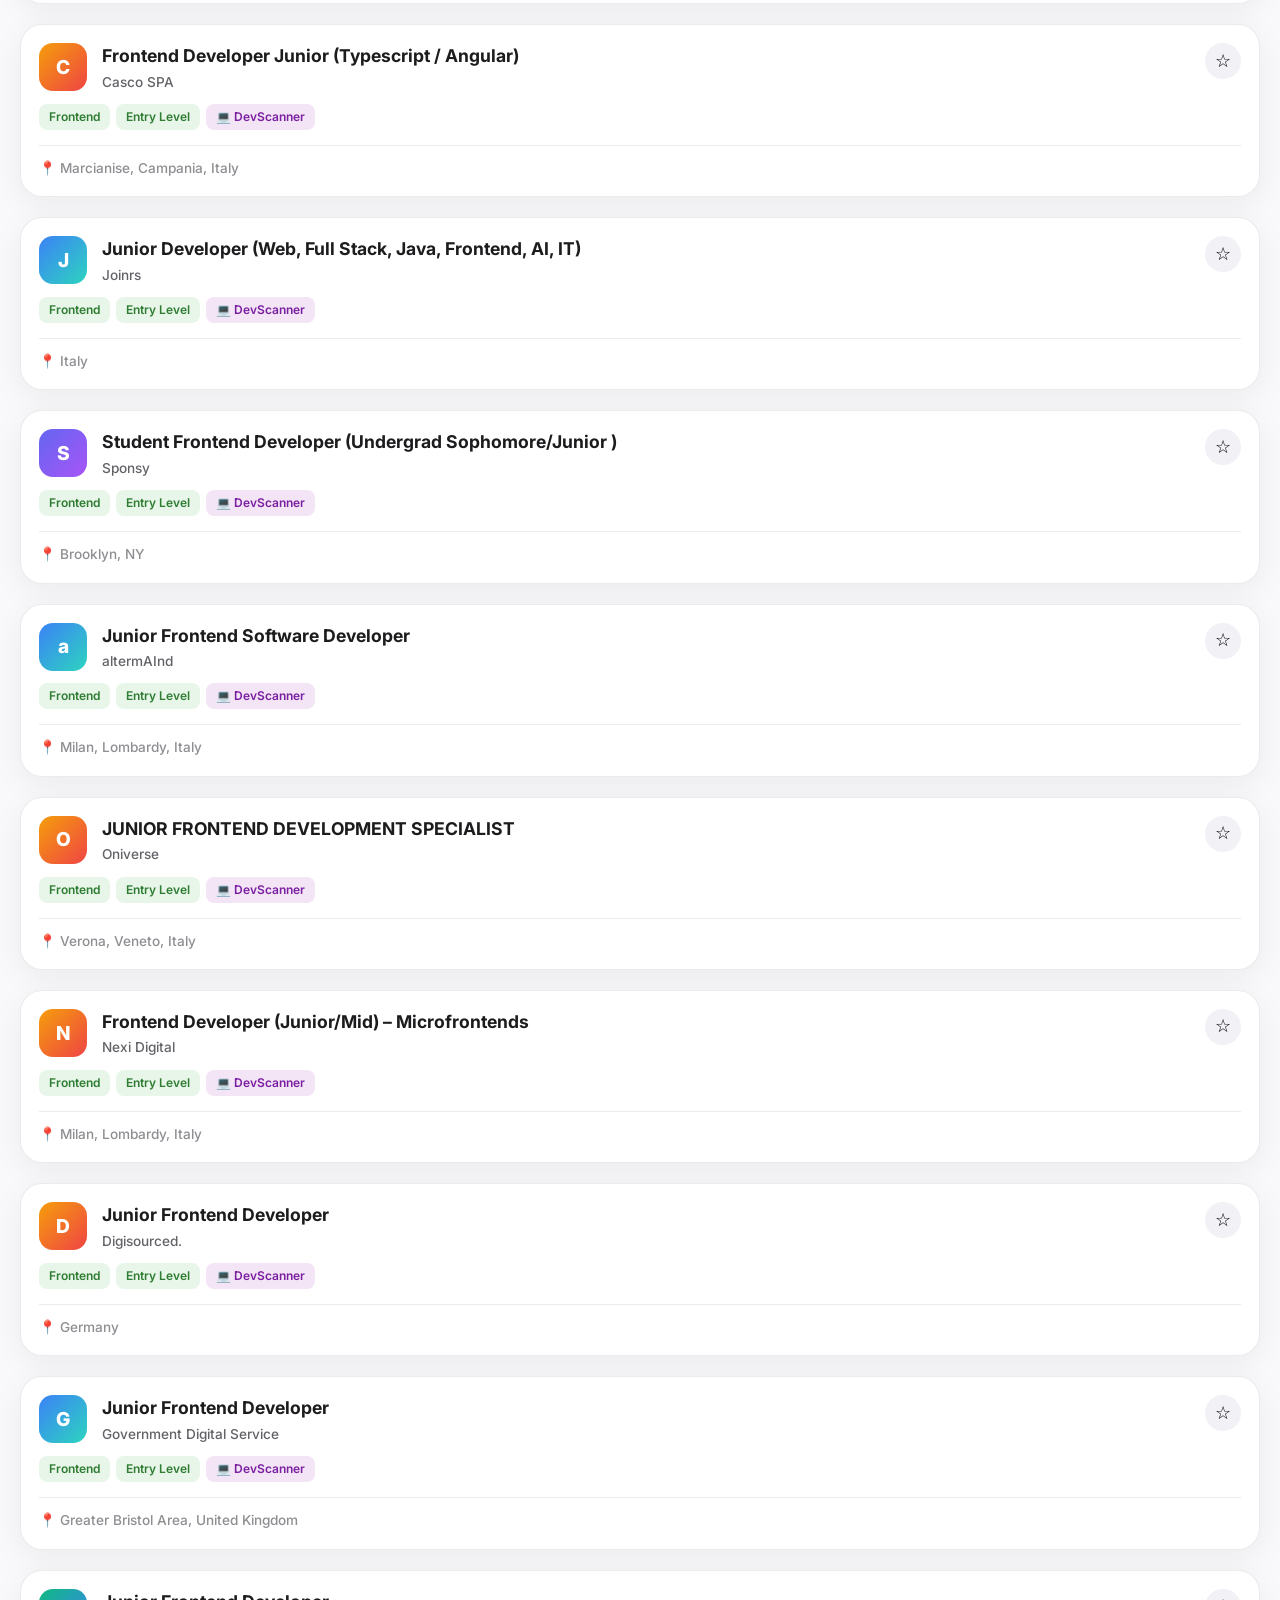
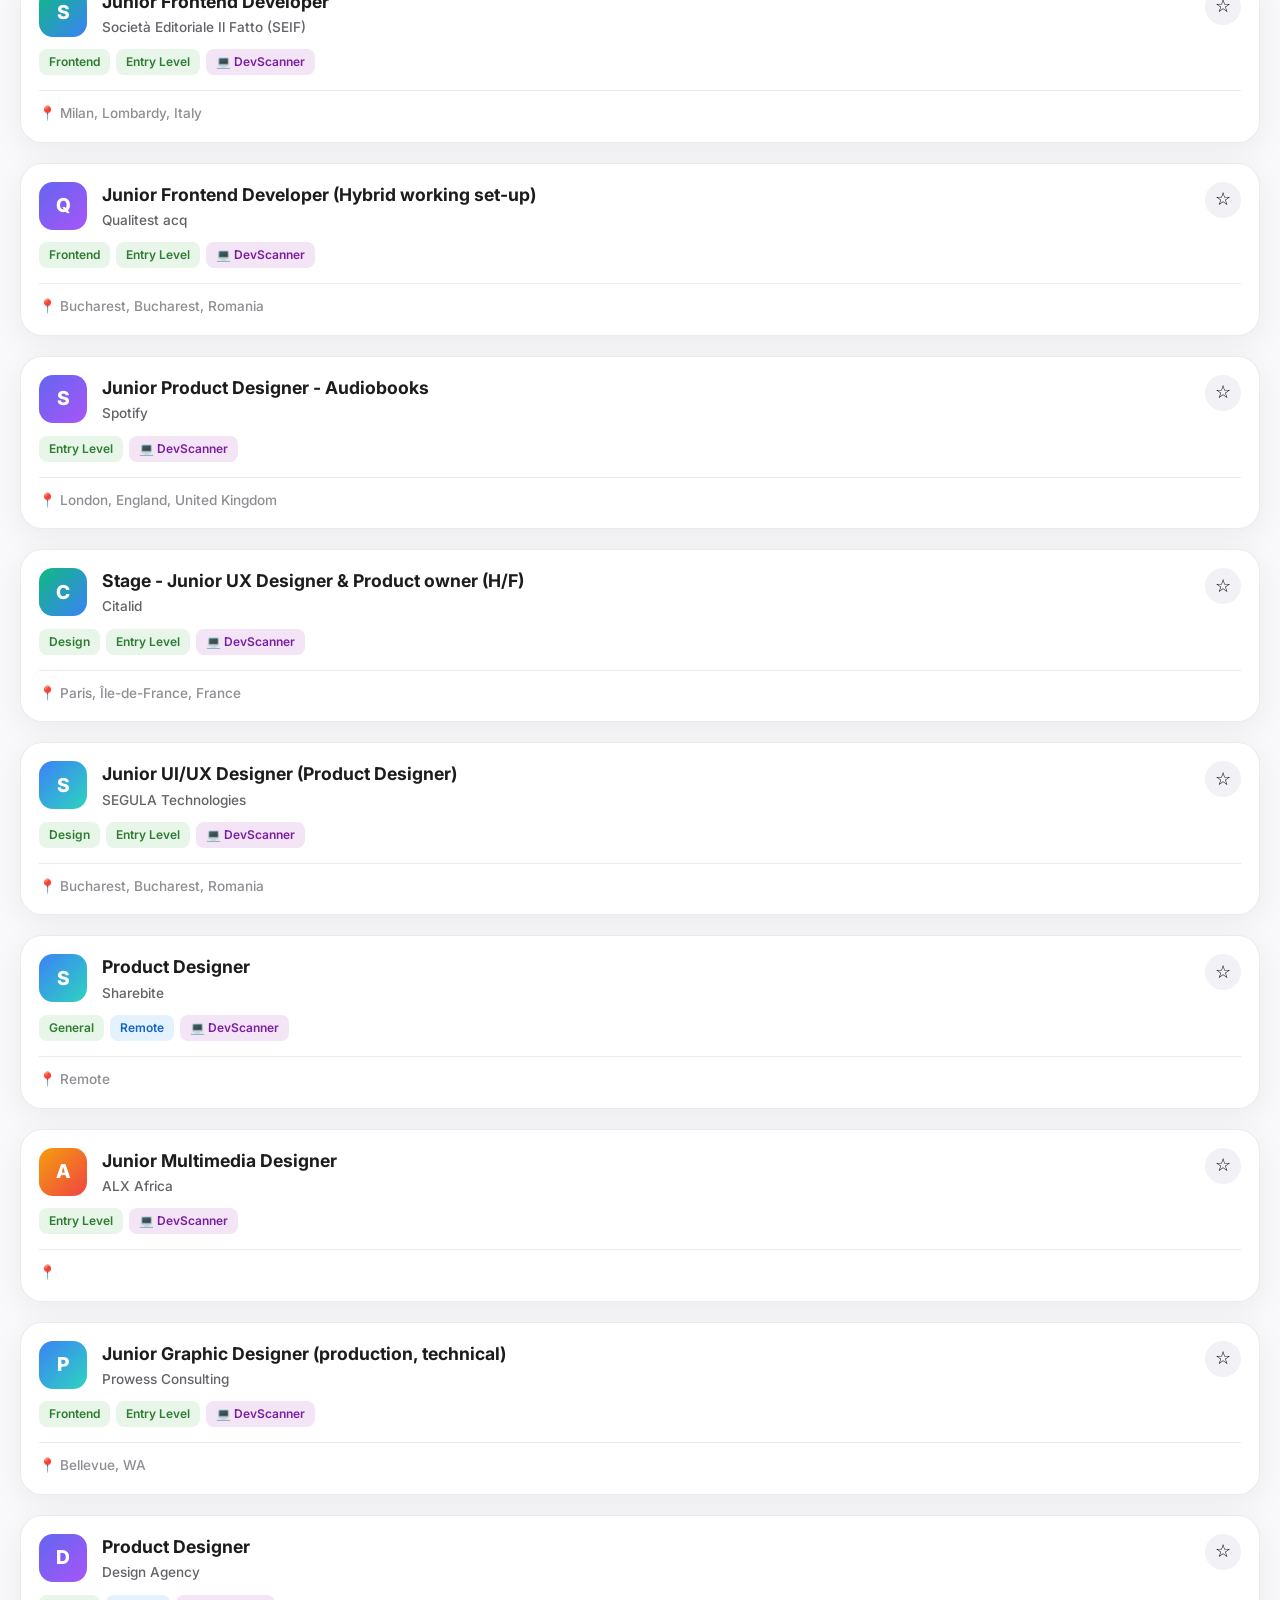
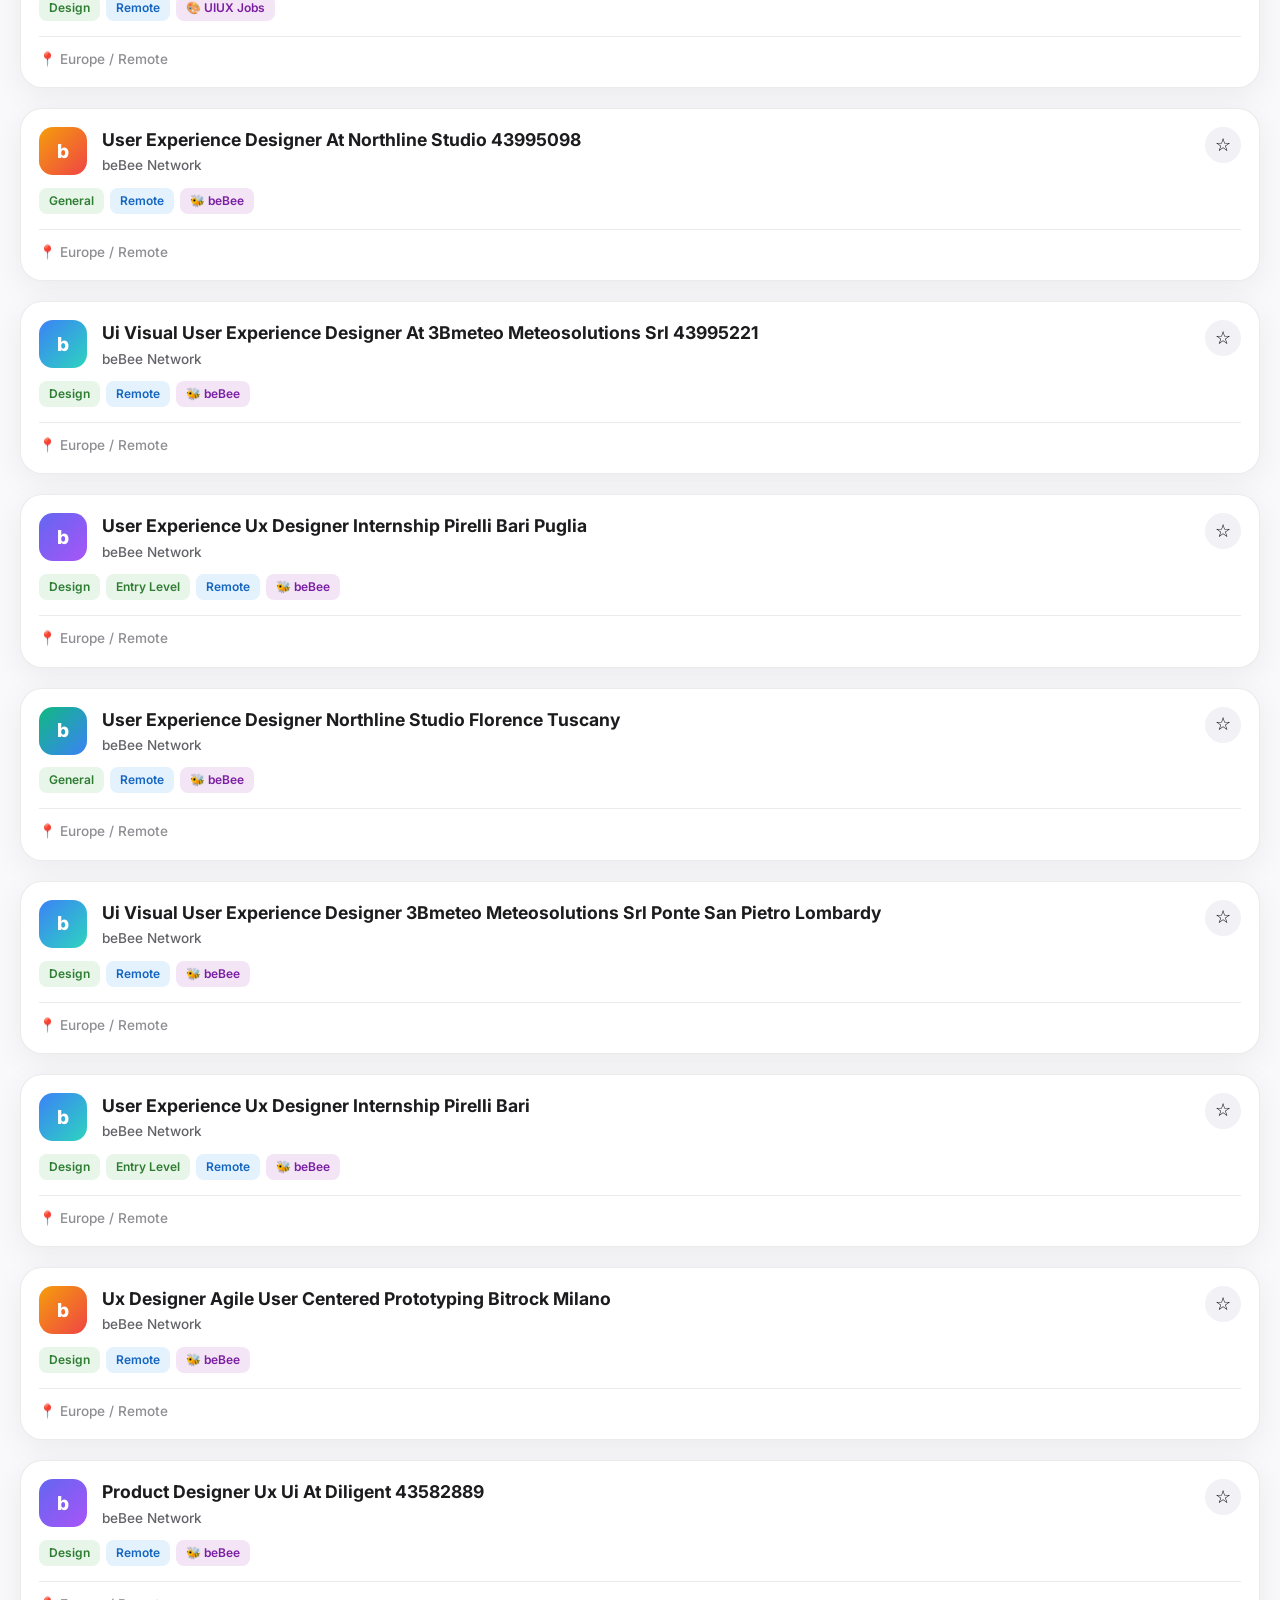
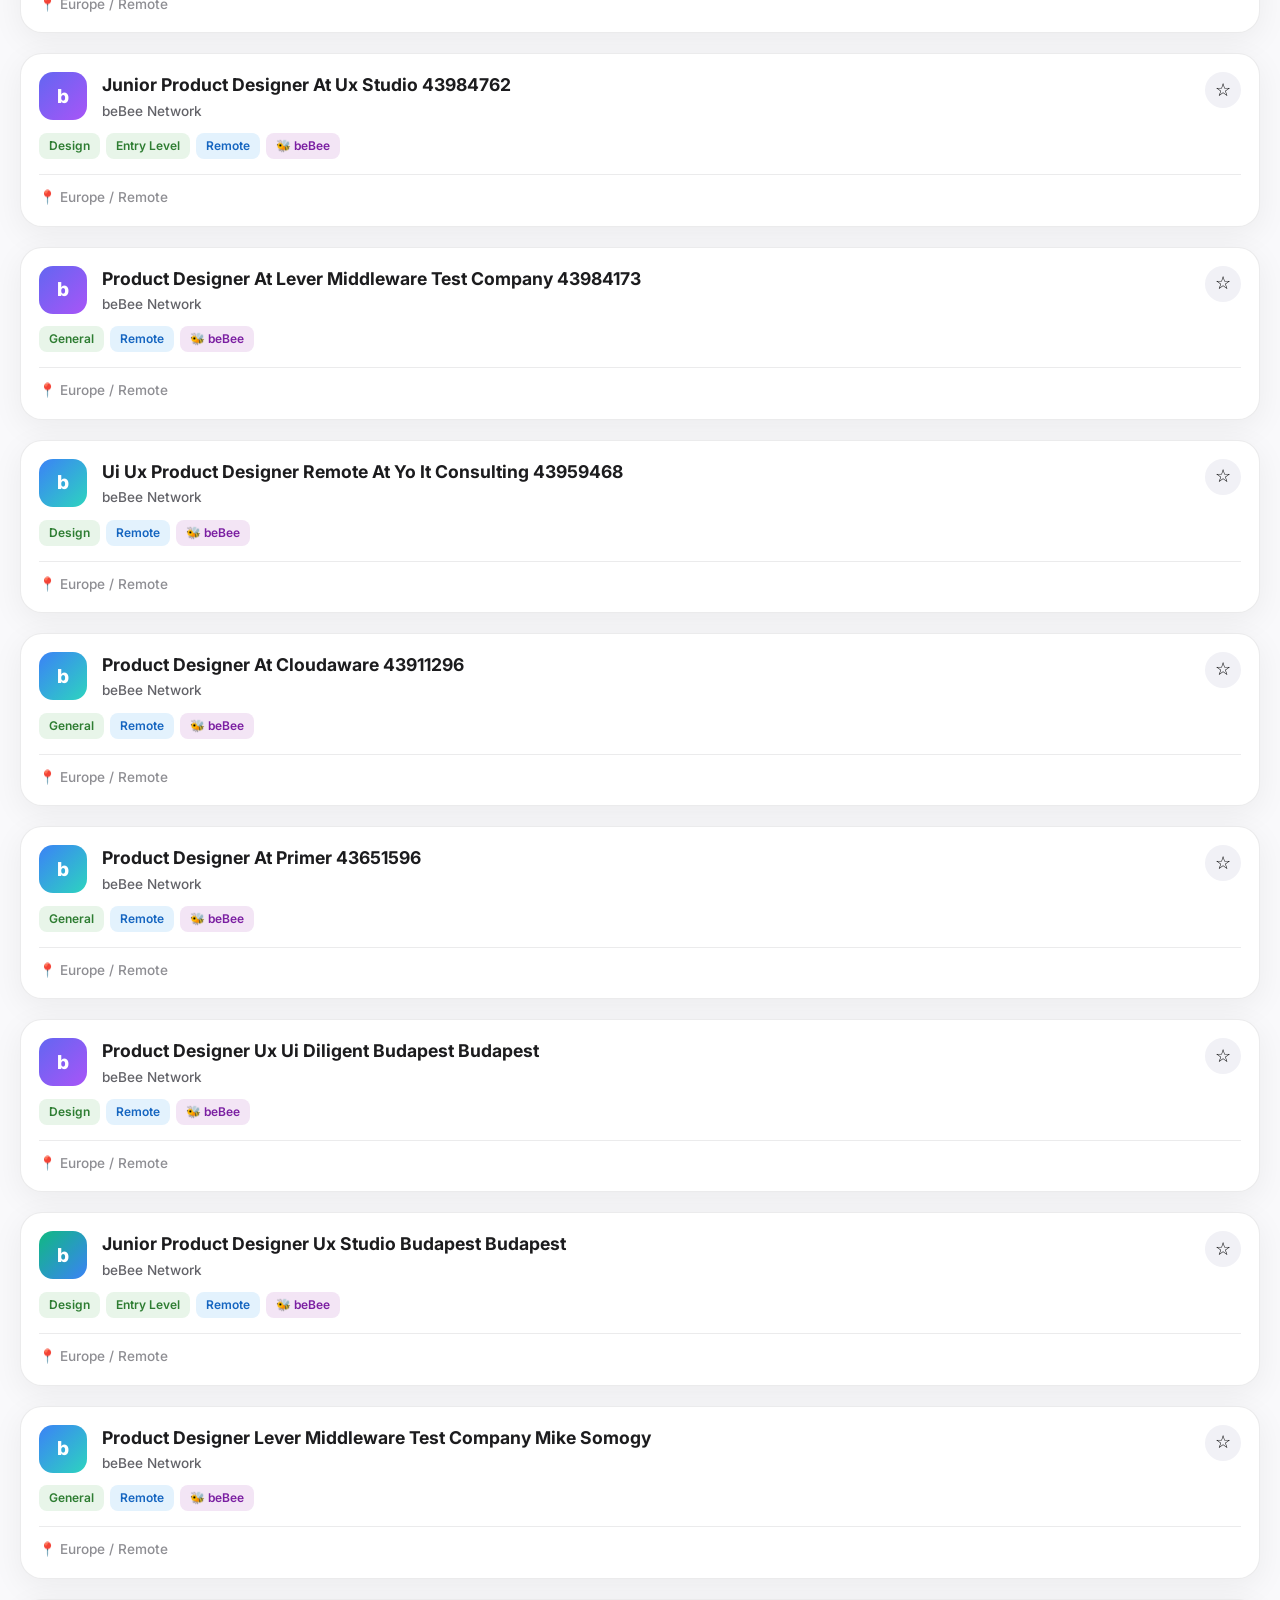
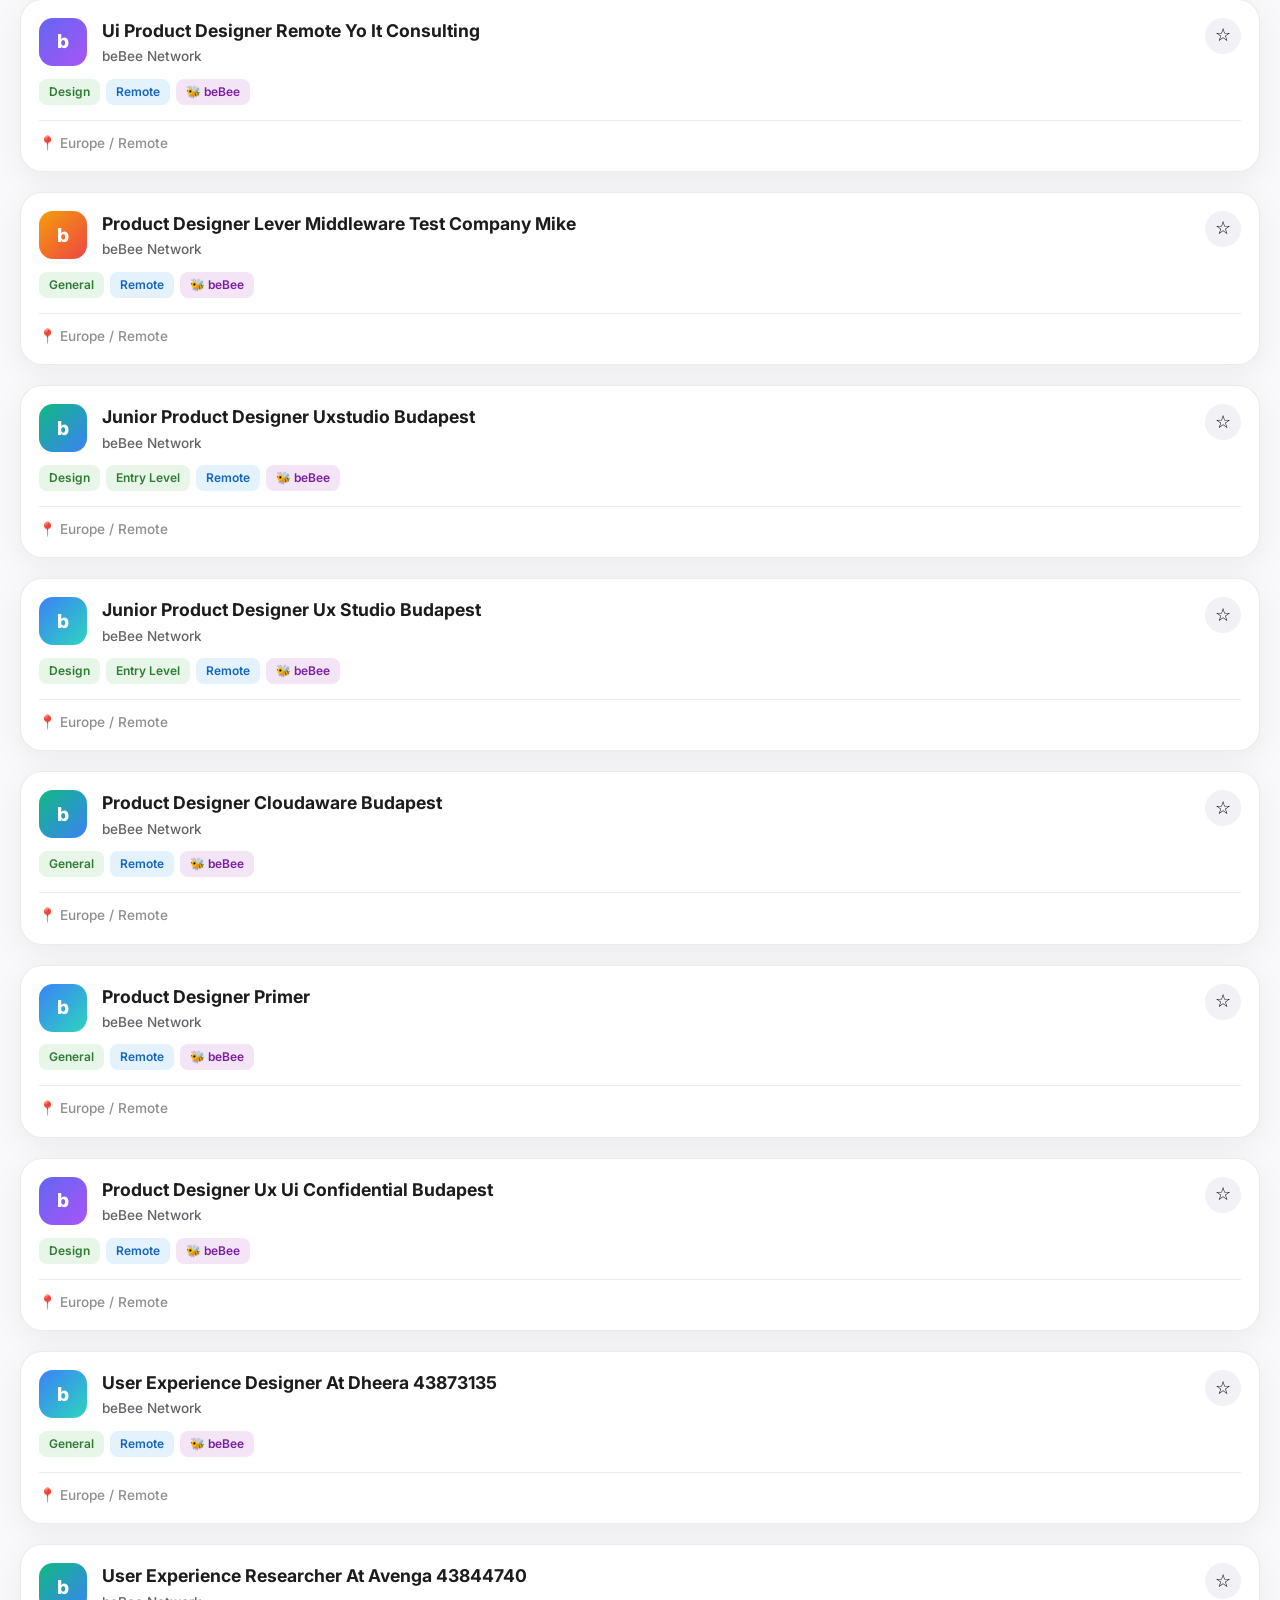
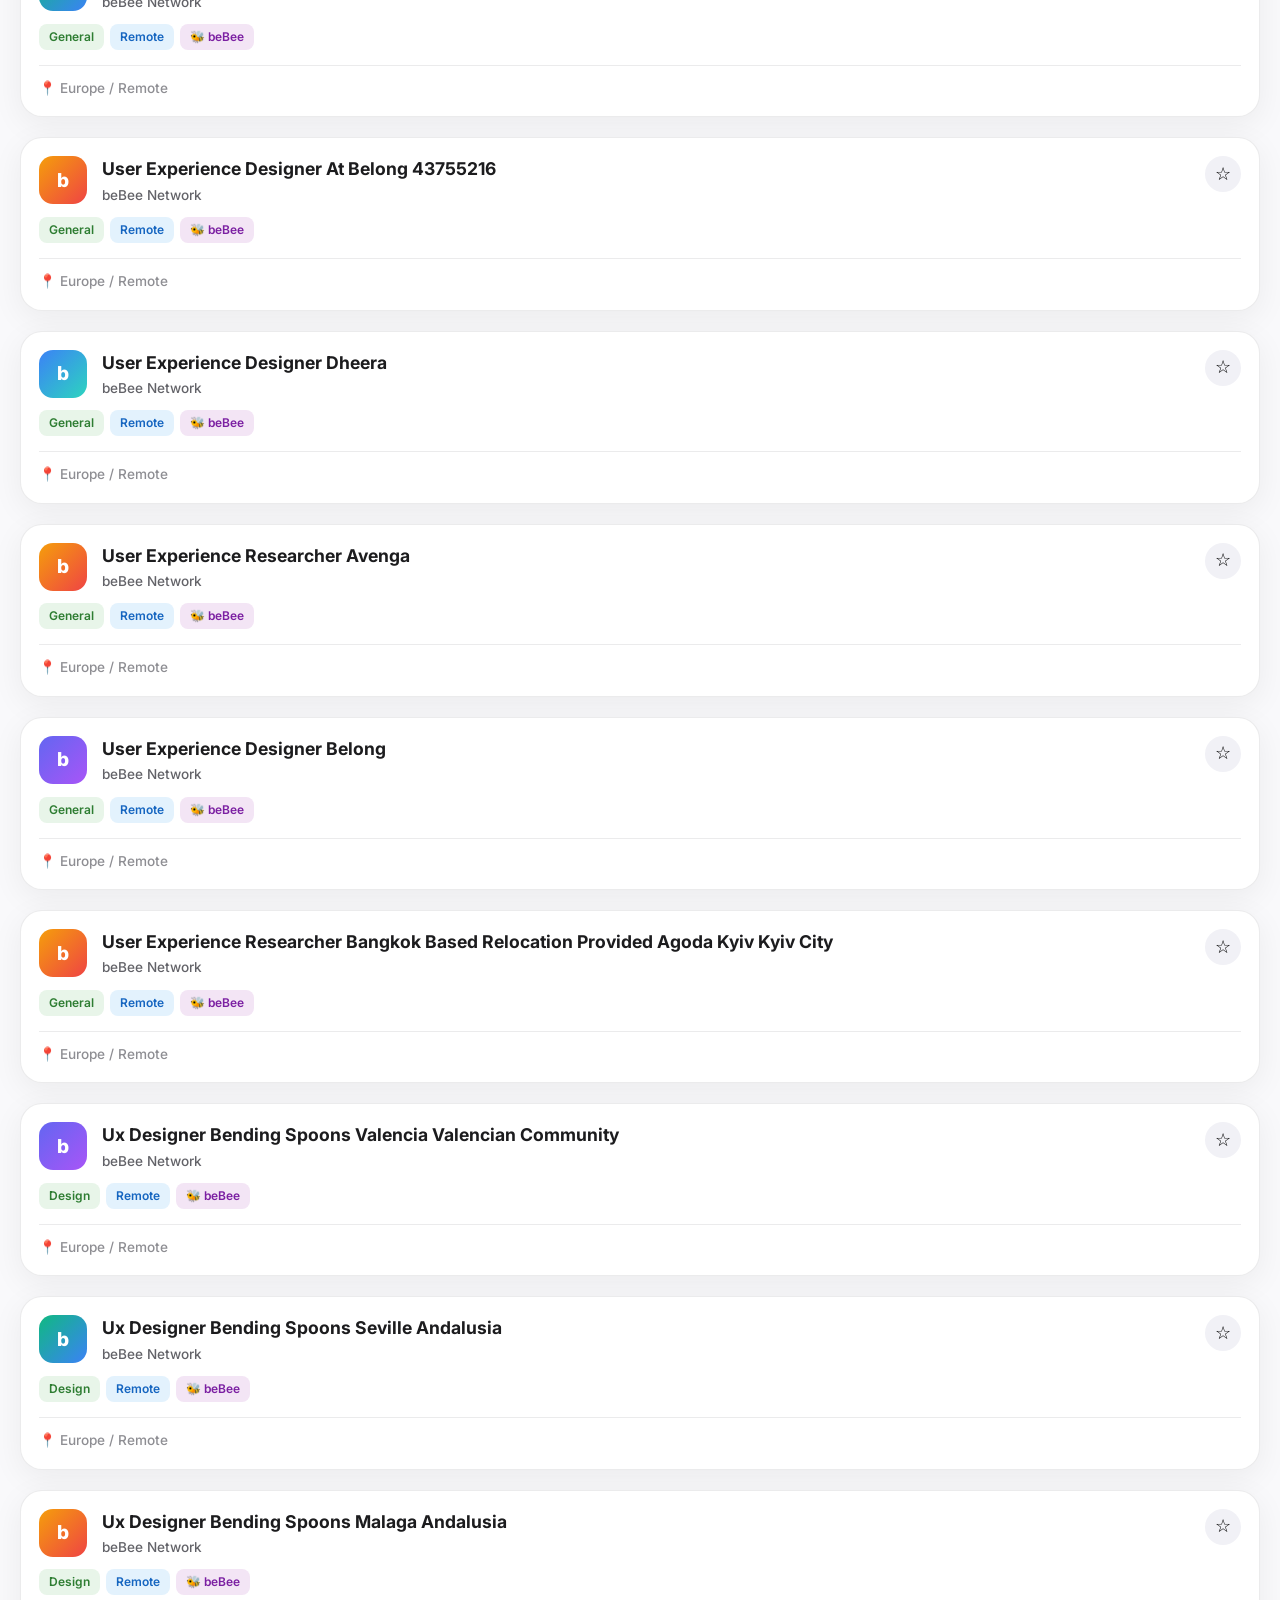
==== commit c572a82d: "iOS PWA Fix: Bypassato confirm() bloccante e sostituito window.open() con anchor nativo (v6.5)" ====
--- a/index.html
+++ b/index.html
@@ -13,7 +13,7 @@
     <meta name="apple-mobile-web-app-status-bar-style" content="default">
     <meta name="apple-mobile-web-app-title" content="EuroJob">
     <link rel="apple-touch-icon" href="https://cdn-icons-png.flaticon.com/512/942/942799.png">
-    <link rel="stylesheet" href="style.css?v=6.4">
+    <link rel="stylesheet" href="style.css?v=6.5">
 </head>
 <body class="ios-theme">
     
@@ -21,7 +21,7 @@
     <header class="app-header">
         <div class="header-top">
             <span class="date-label" id="current-date">Lunedì 13 Aprile</span>
-            <span style="font-size: 0.6rem; color: var(--ios-gray); font-weight: 700;">v6.4</span>
+            <span style="font-size: 0.6rem; color: var(--ios-gray); font-weight: 700;">v6.5</span>
             <div class="user-avatar">SM</div>
         </div>
         <h1 id="page-title">Scopri</h1>
@@ -171,6 +171,6 @@
         </div>
     </div>
 
-    <script src="app.js?v=6.4"></script>
+    <script src="app.js?v=6.5"></script>
 </body>
 </html>
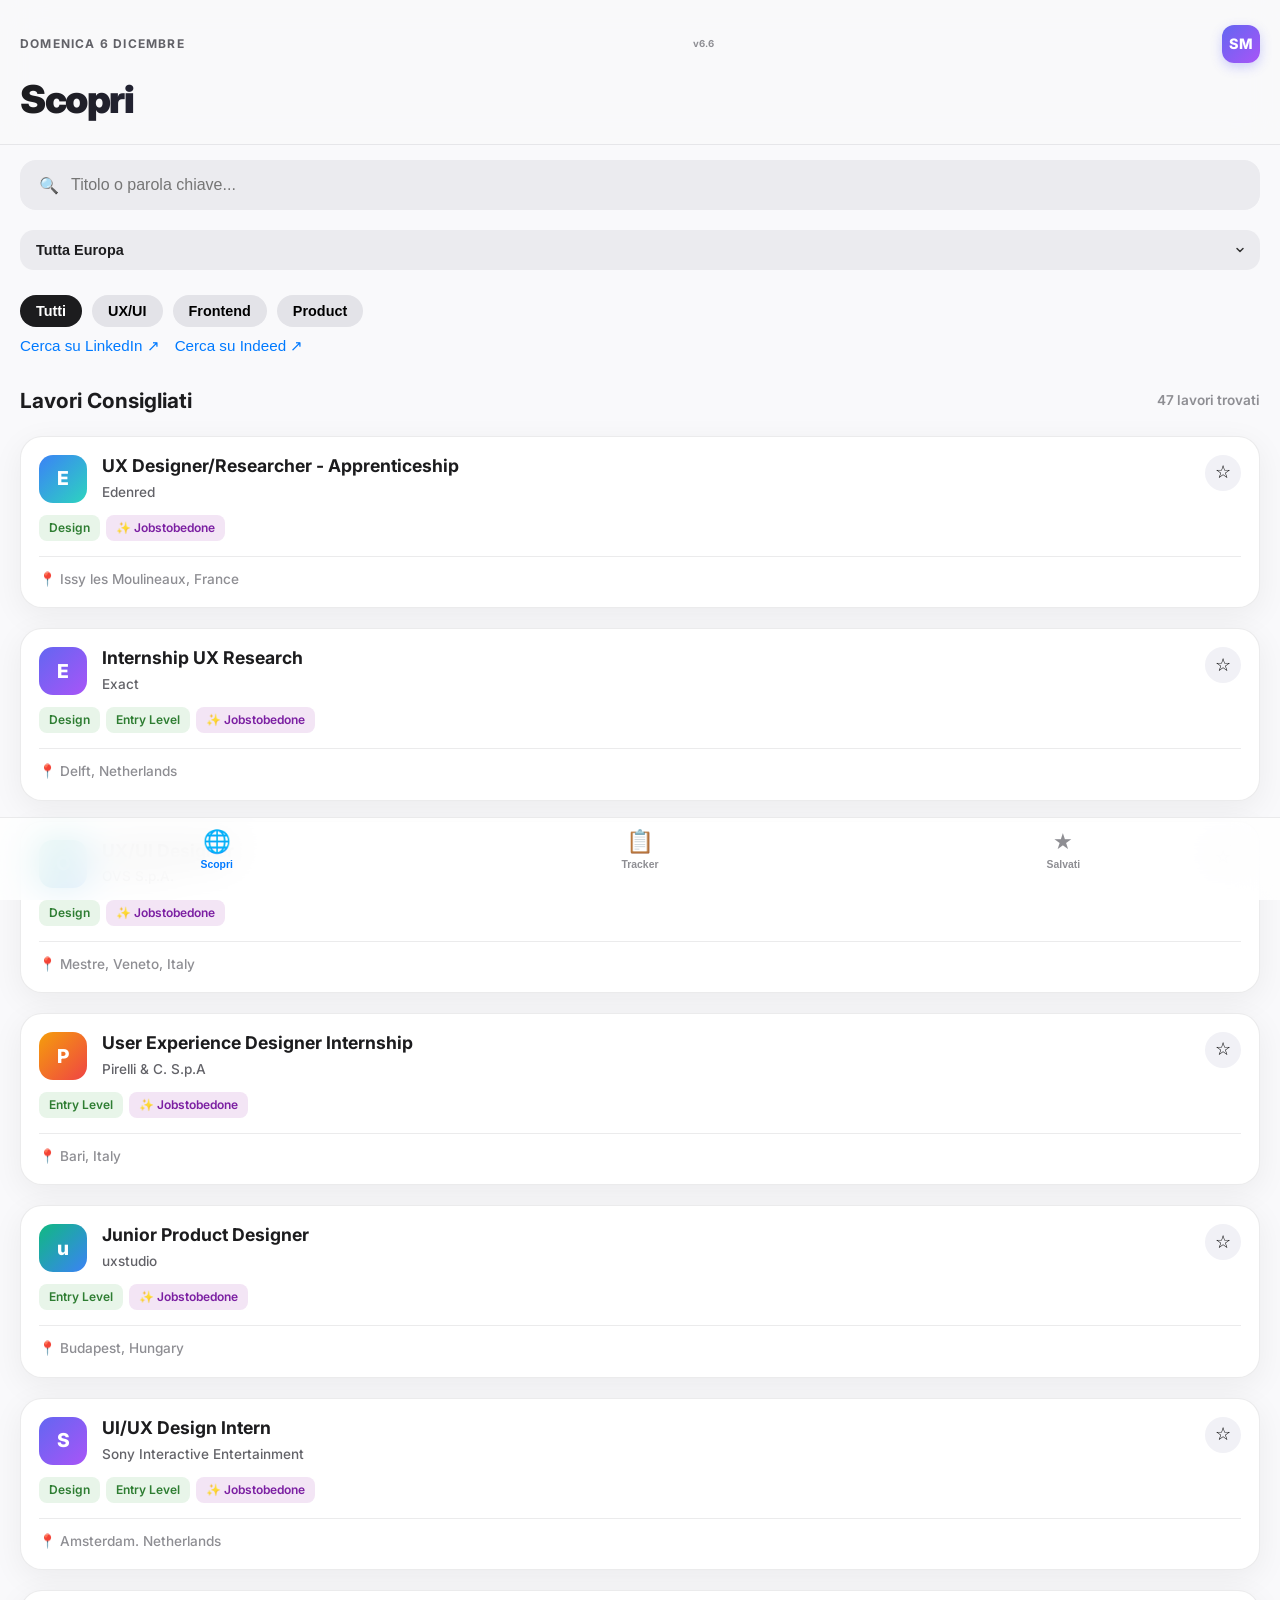
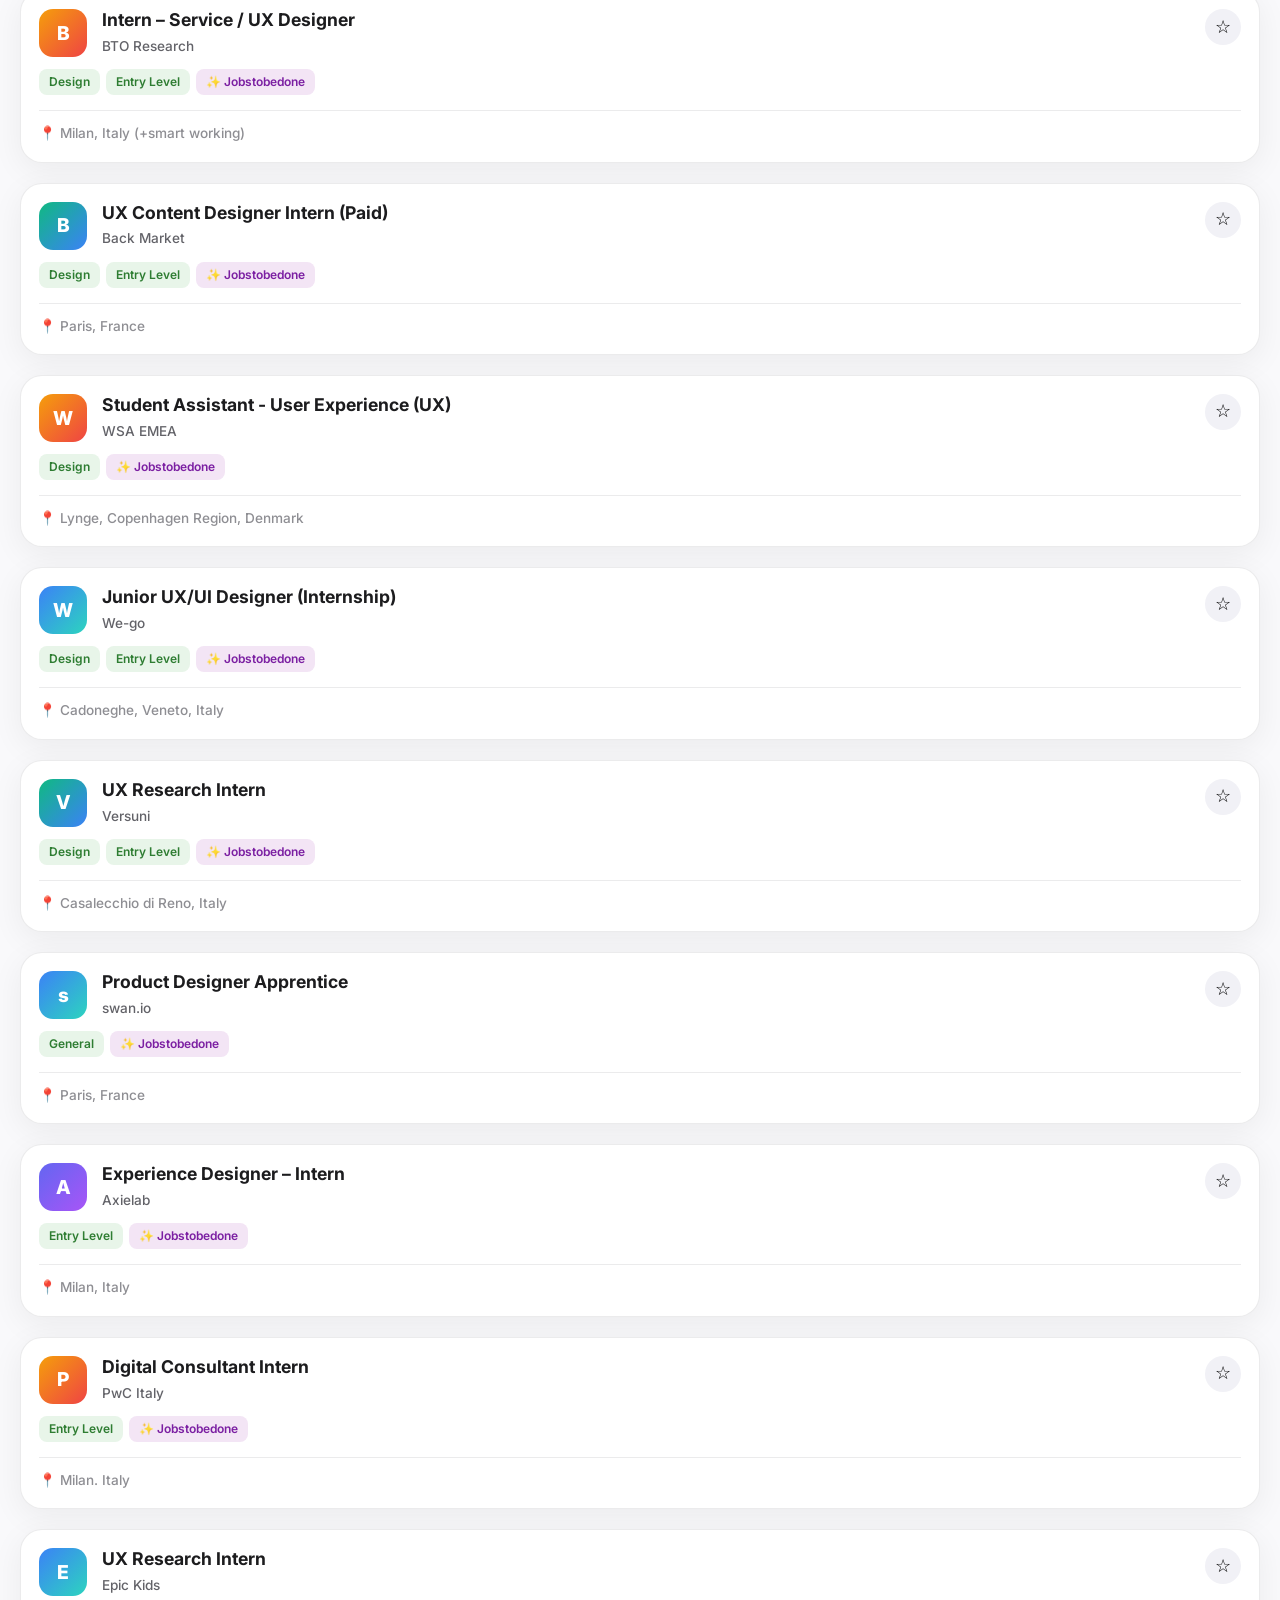
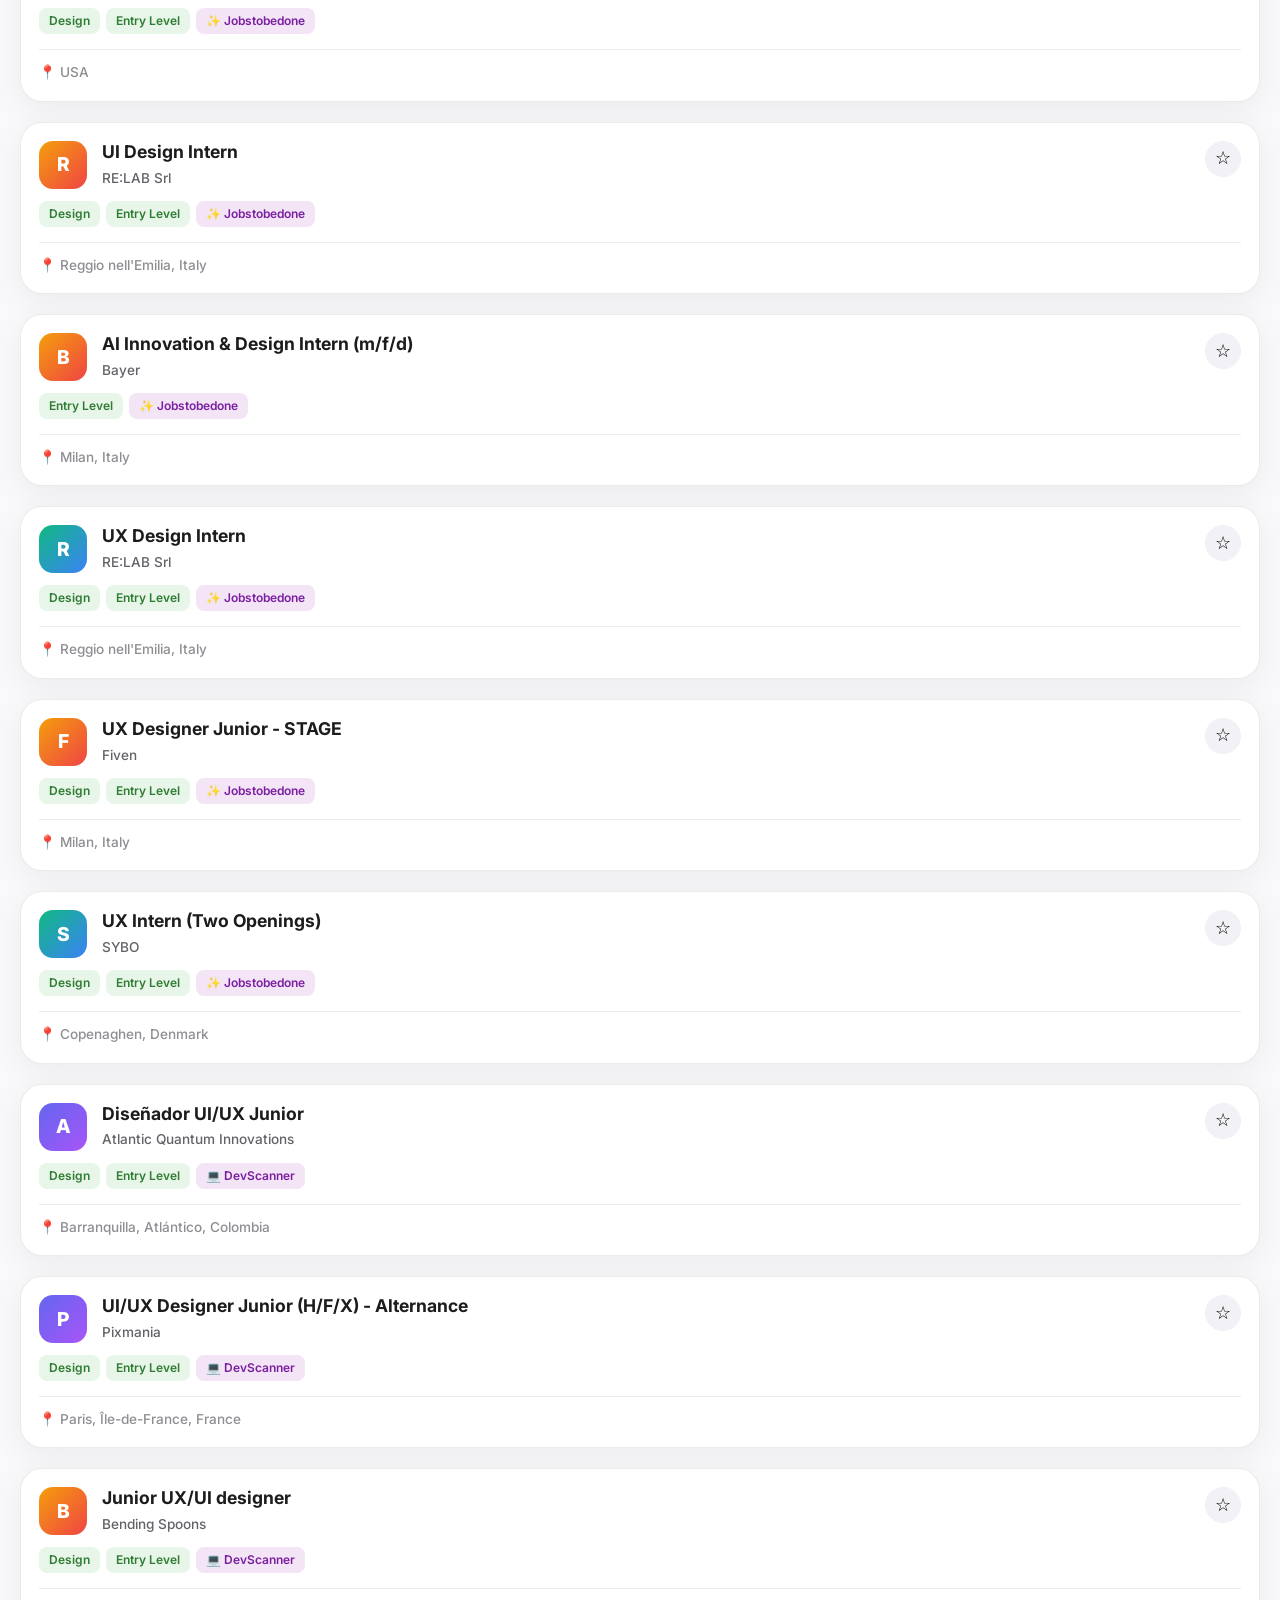
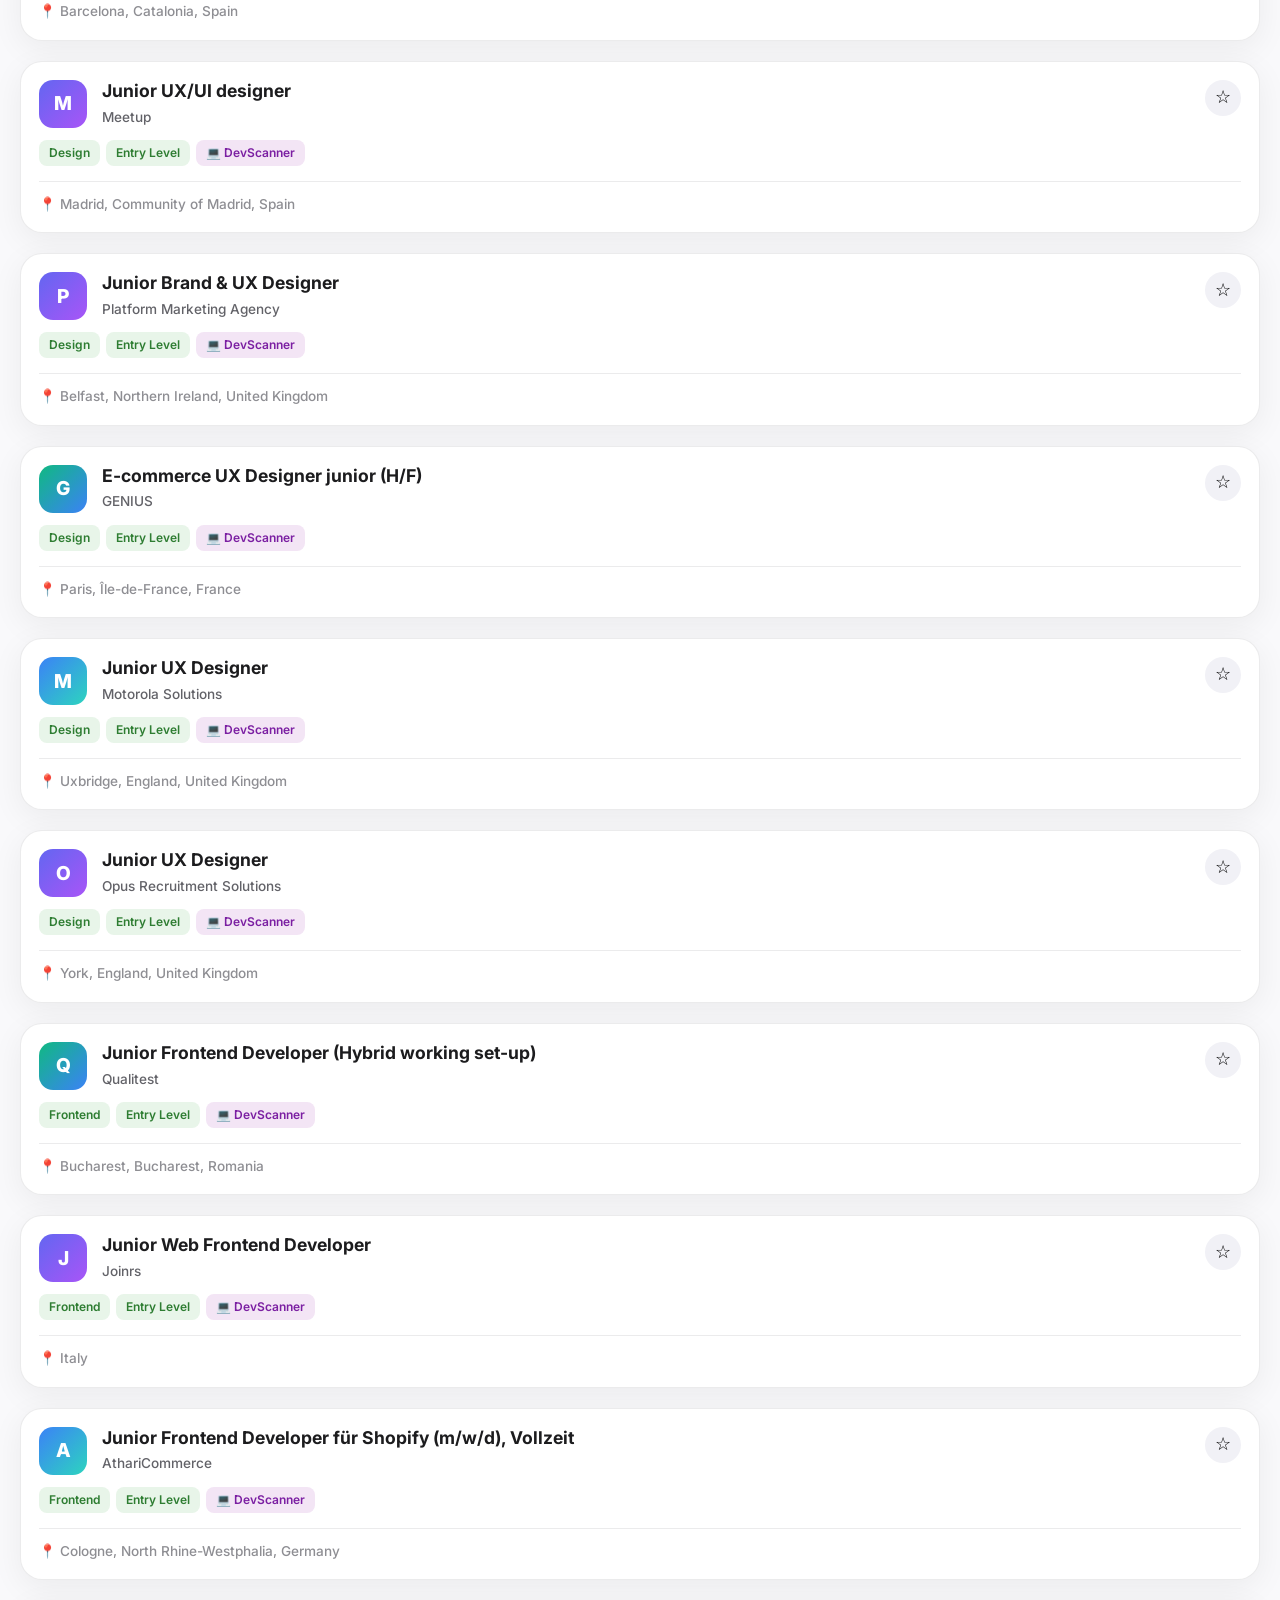
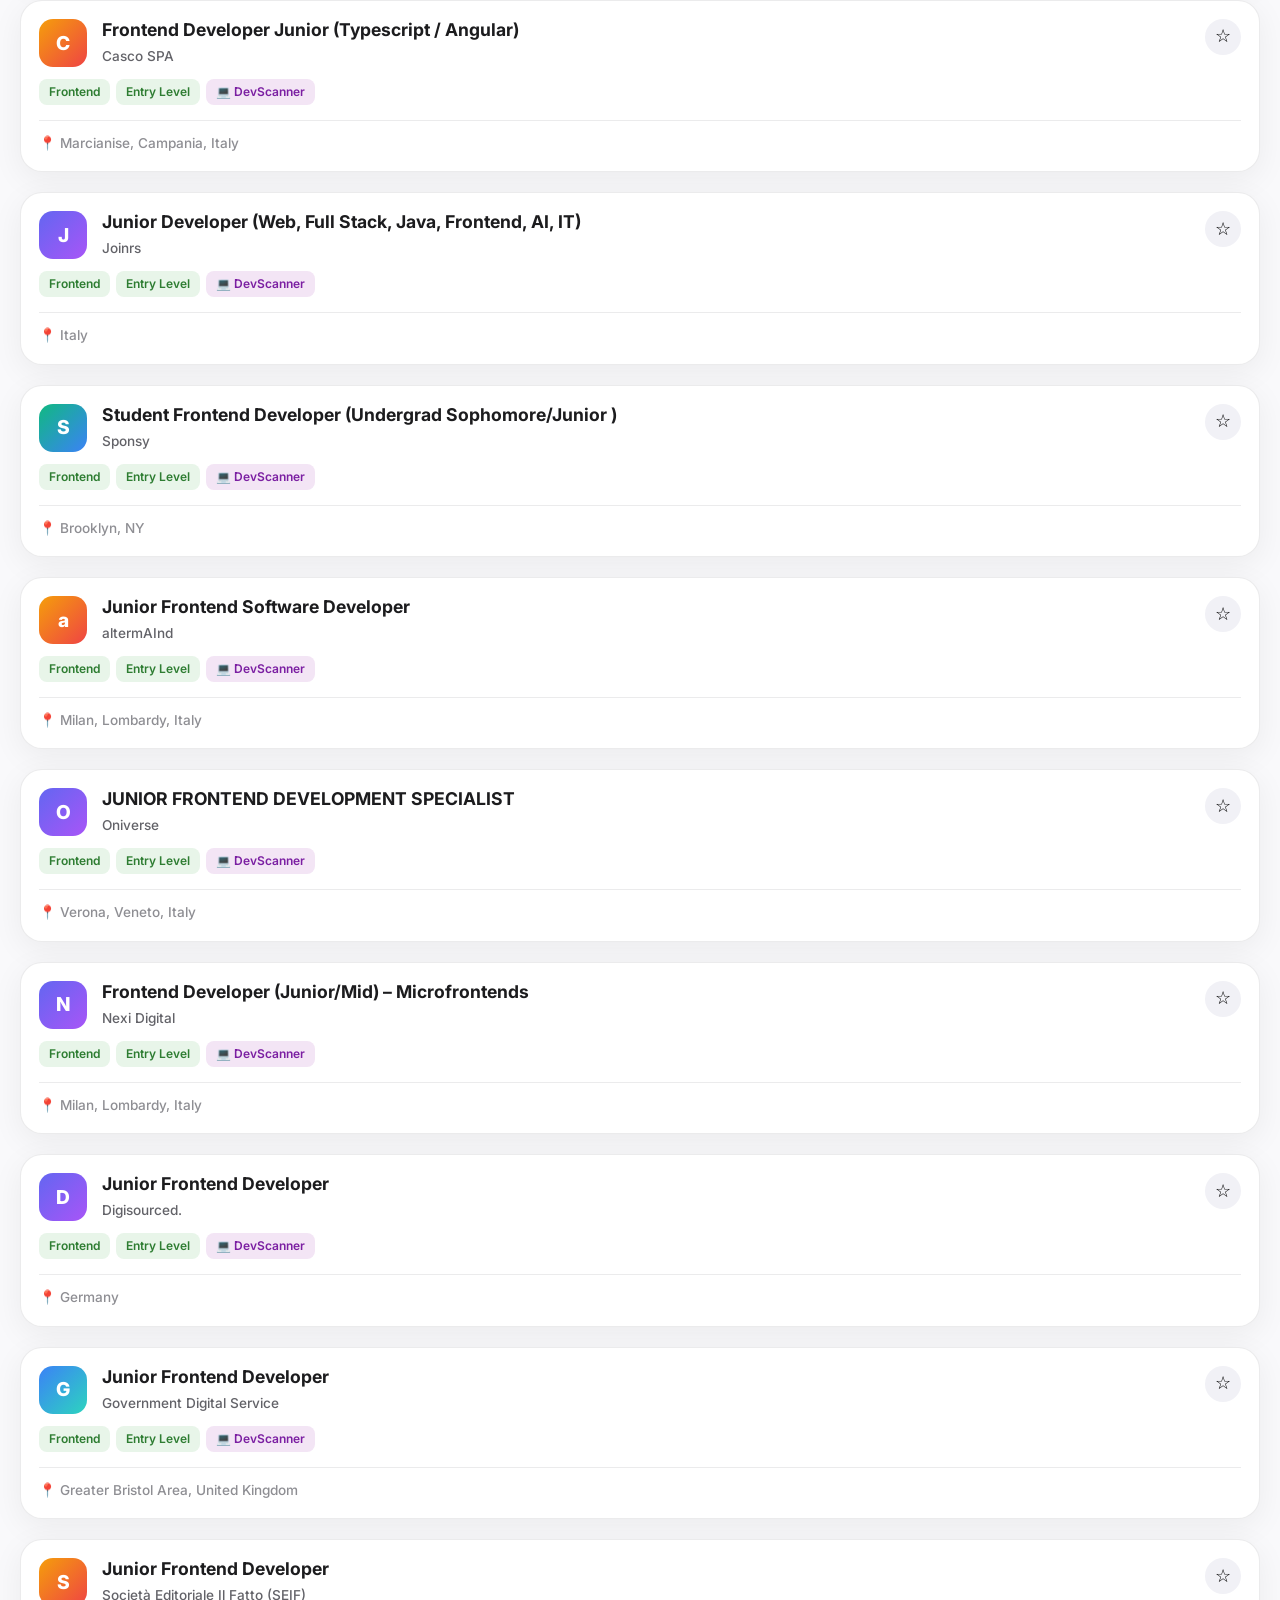
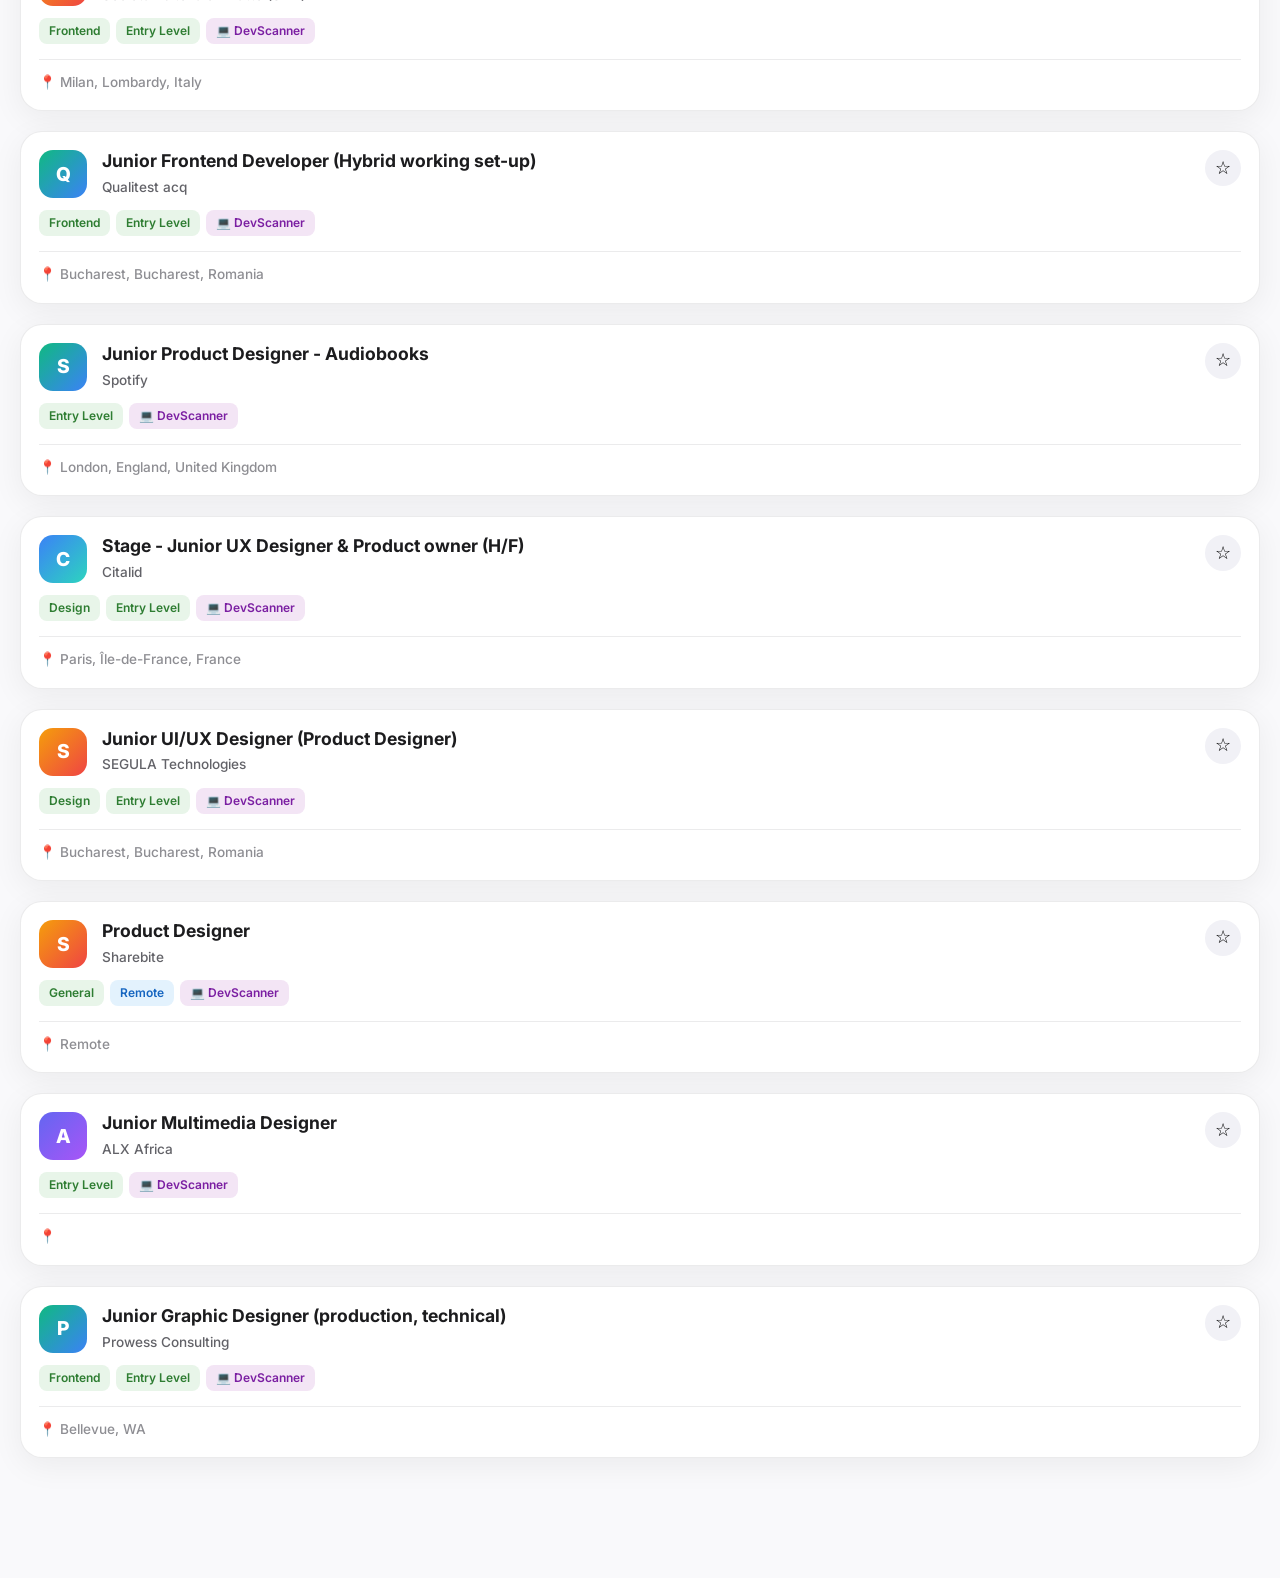
==== commit 20d740c7: "UI + DB: Risolto troncamento titoli e rimossi risultati fallati beBee/UIUXBoard (v6.6)" ====
--- a/index.html
+++ b/index.html
@@ -13,7 +13,7 @@
     <meta name="apple-mobile-web-app-status-bar-style" content="default">
     <meta name="apple-mobile-web-app-title" content="EuroJob">
     <link rel="apple-touch-icon" href="https://cdn-icons-png.flaticon.com/512/942/942799.png">
-    <link rel="stylesheet" href="style.css?v=6.5">
+    <link rel="stylesheet" href="style.css?v=6.6">
 </head>
 <body class="ios-theme">
     
@@ -21,7 +21,7 @@
     <header class="app-header">
         <div class="header-top">
             <span class="date-label" id="current-date">Lunedì 13 Aprile</span>
-            <span style="font-size: 0.6rem; color: var(--ios-gray); font-weight: 700;">v6.5</span>
+            <span style="font-size: 0.6rem; color: var(--ios-gray); font-weight: 700;">v6.6</span>
             <div class="user-avatar">SM</div>
         </div>
         <h1 id="page-title">Scopri</h1>
@@ -171,6 +171,6 @@
         </div>
     </div>
 
-    <script src="app.js?v=6.5"></script>
+    <script src="app.js?v=6.6"></script>
 </body>
 </html>
--- a/style.css
+++ b/style.css
@@ -296,10 +296,13 @@
     font-weight: 700;
     font-size: 1.1rem;
     color: var(--ios-label);
-    margin-bottom: 2px;
-    white-space: nowrap;
+    margin-bottom: 4px;
+    display: -webkit-box;
+    -webkit-line-clamp: 3;
+    -webkit-box-orient: vertical;
     overflow: hidden;
-    text-overflow: ellipsis;
+    white-space: normal;
+    line-height: 1.3;
 }
 
 .card-subtitle {
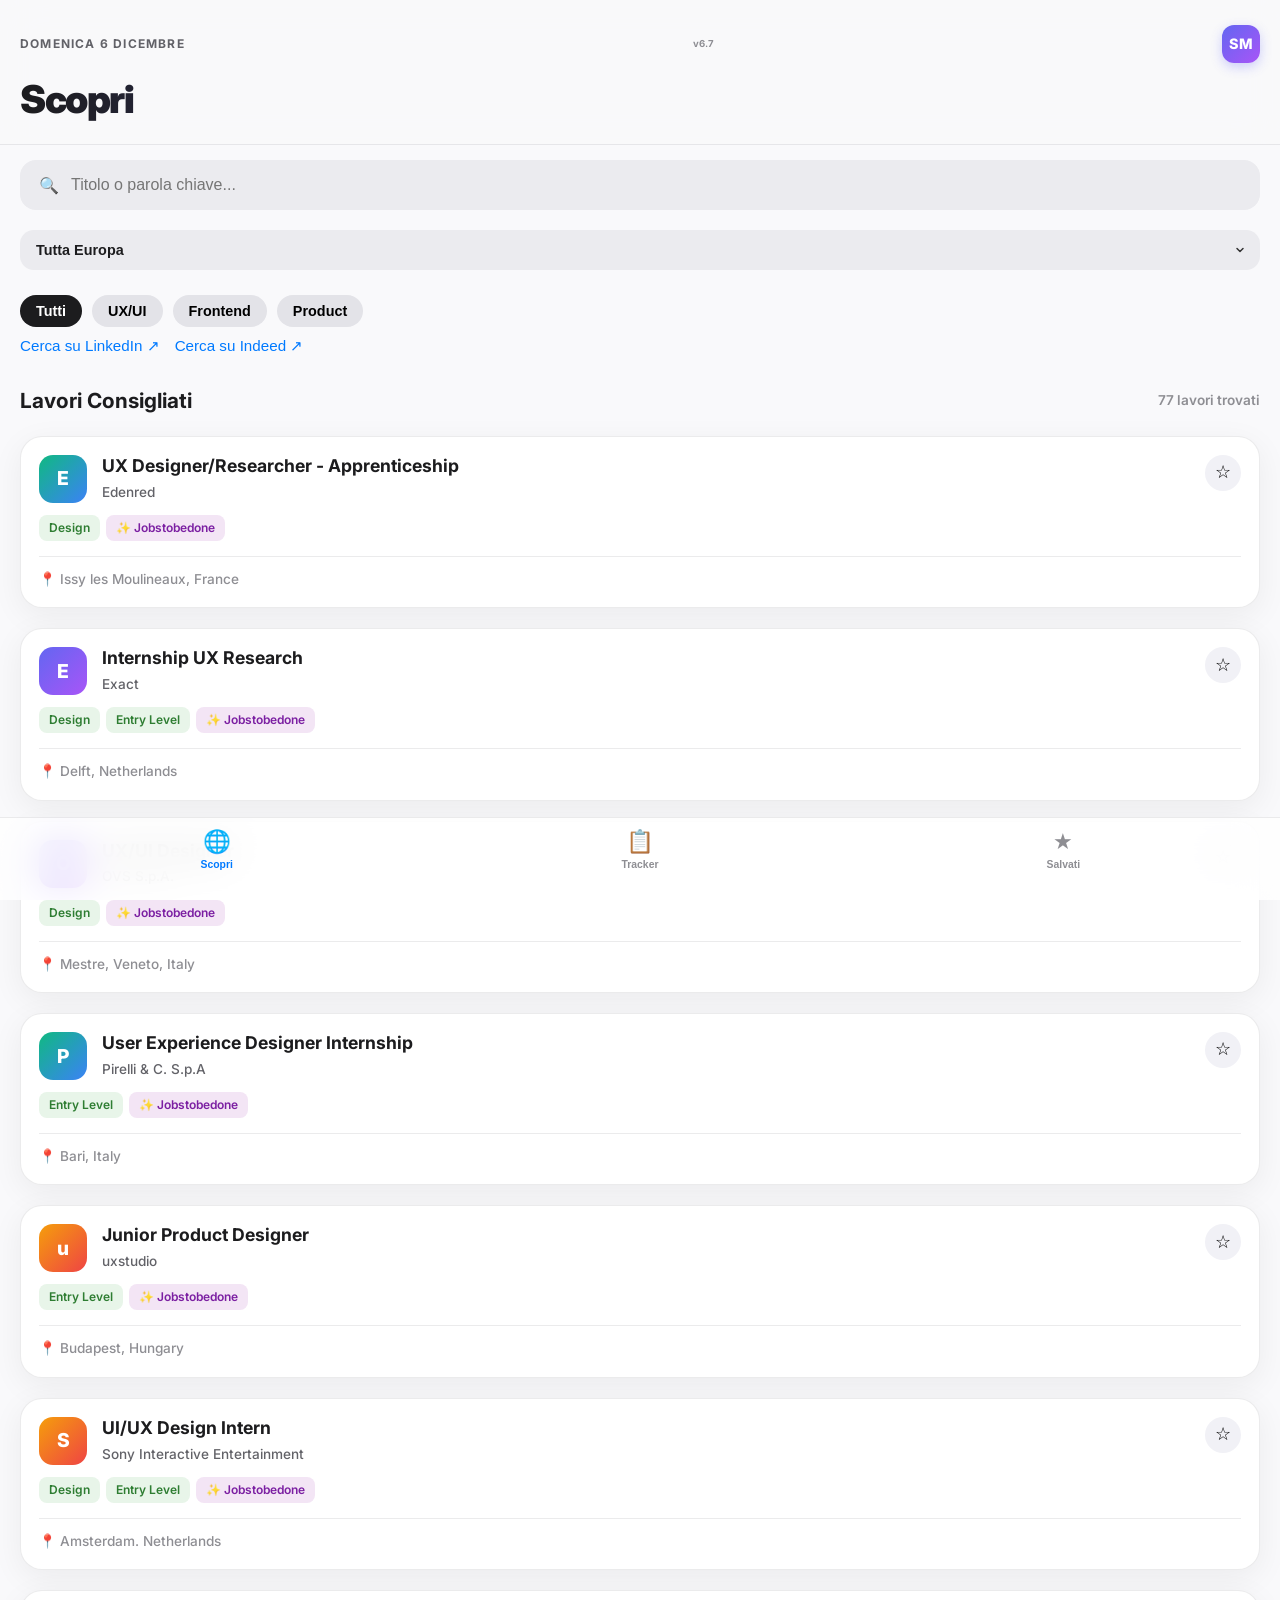
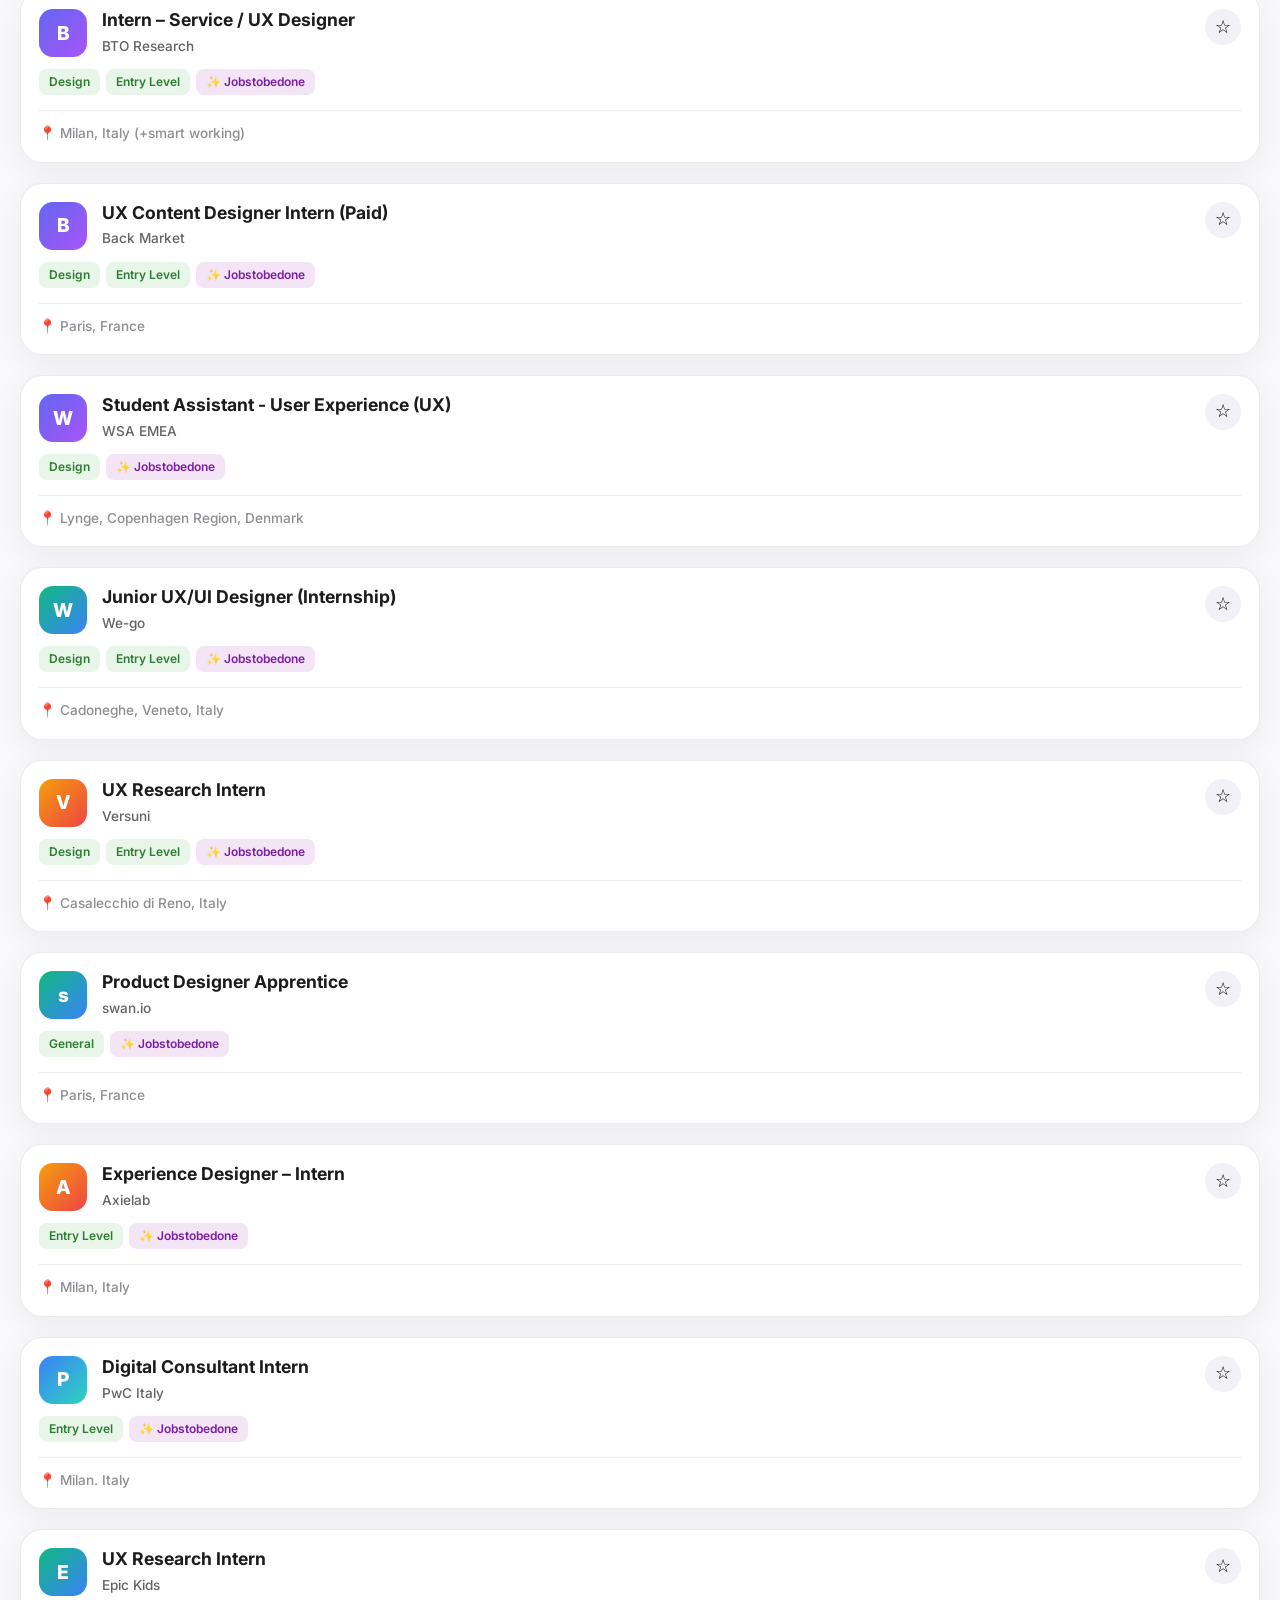
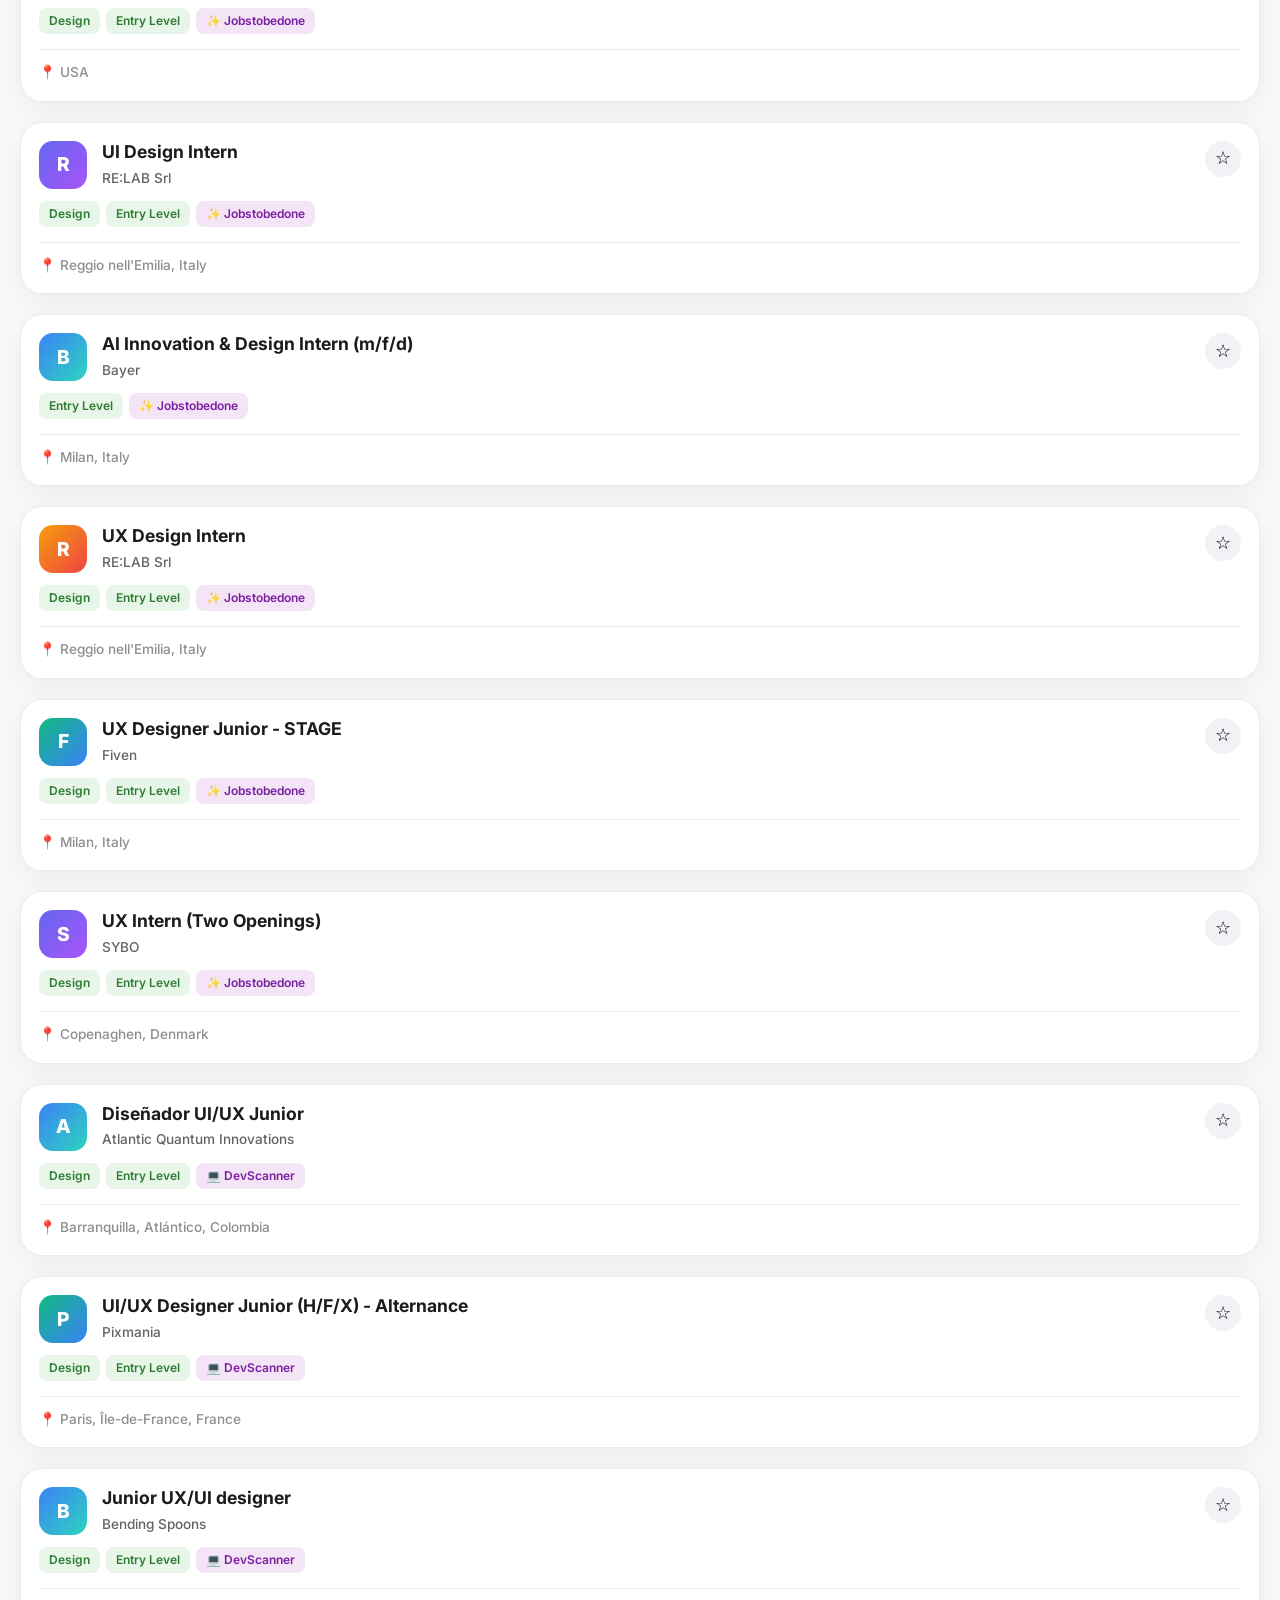
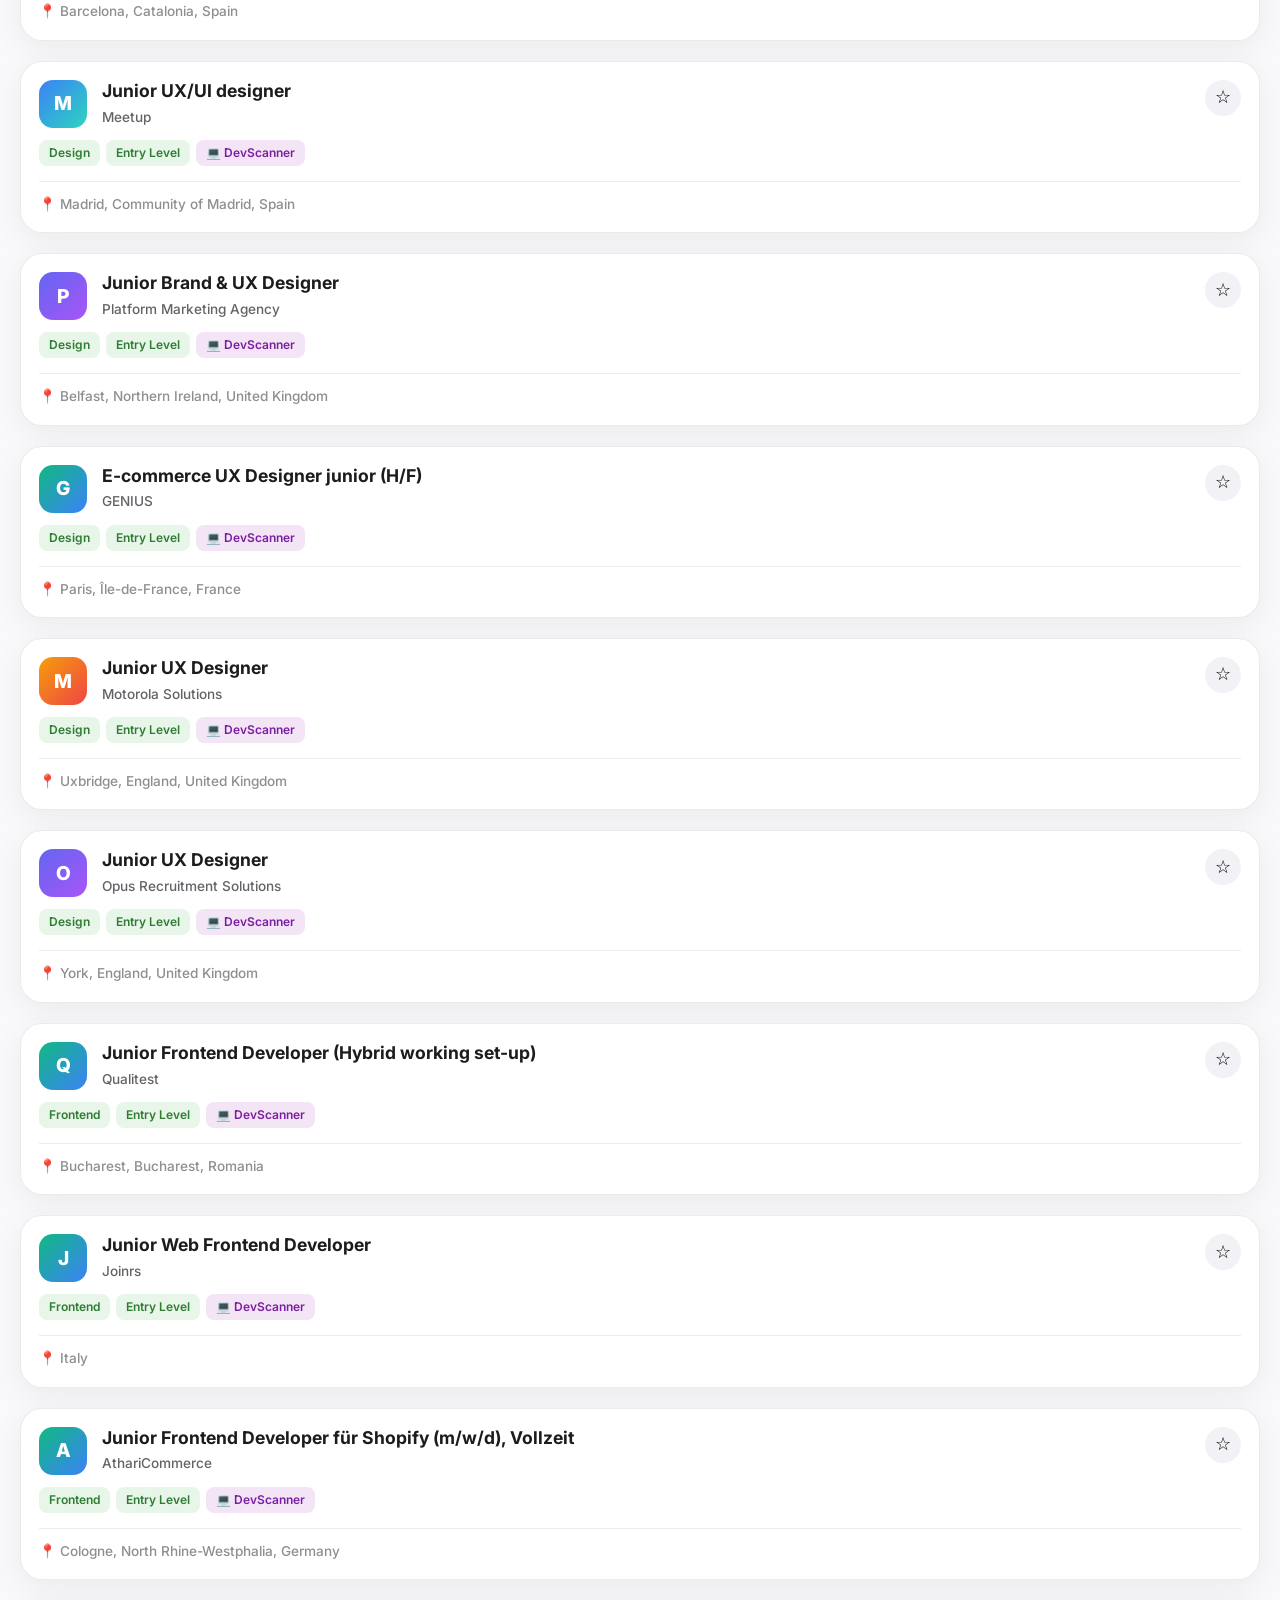
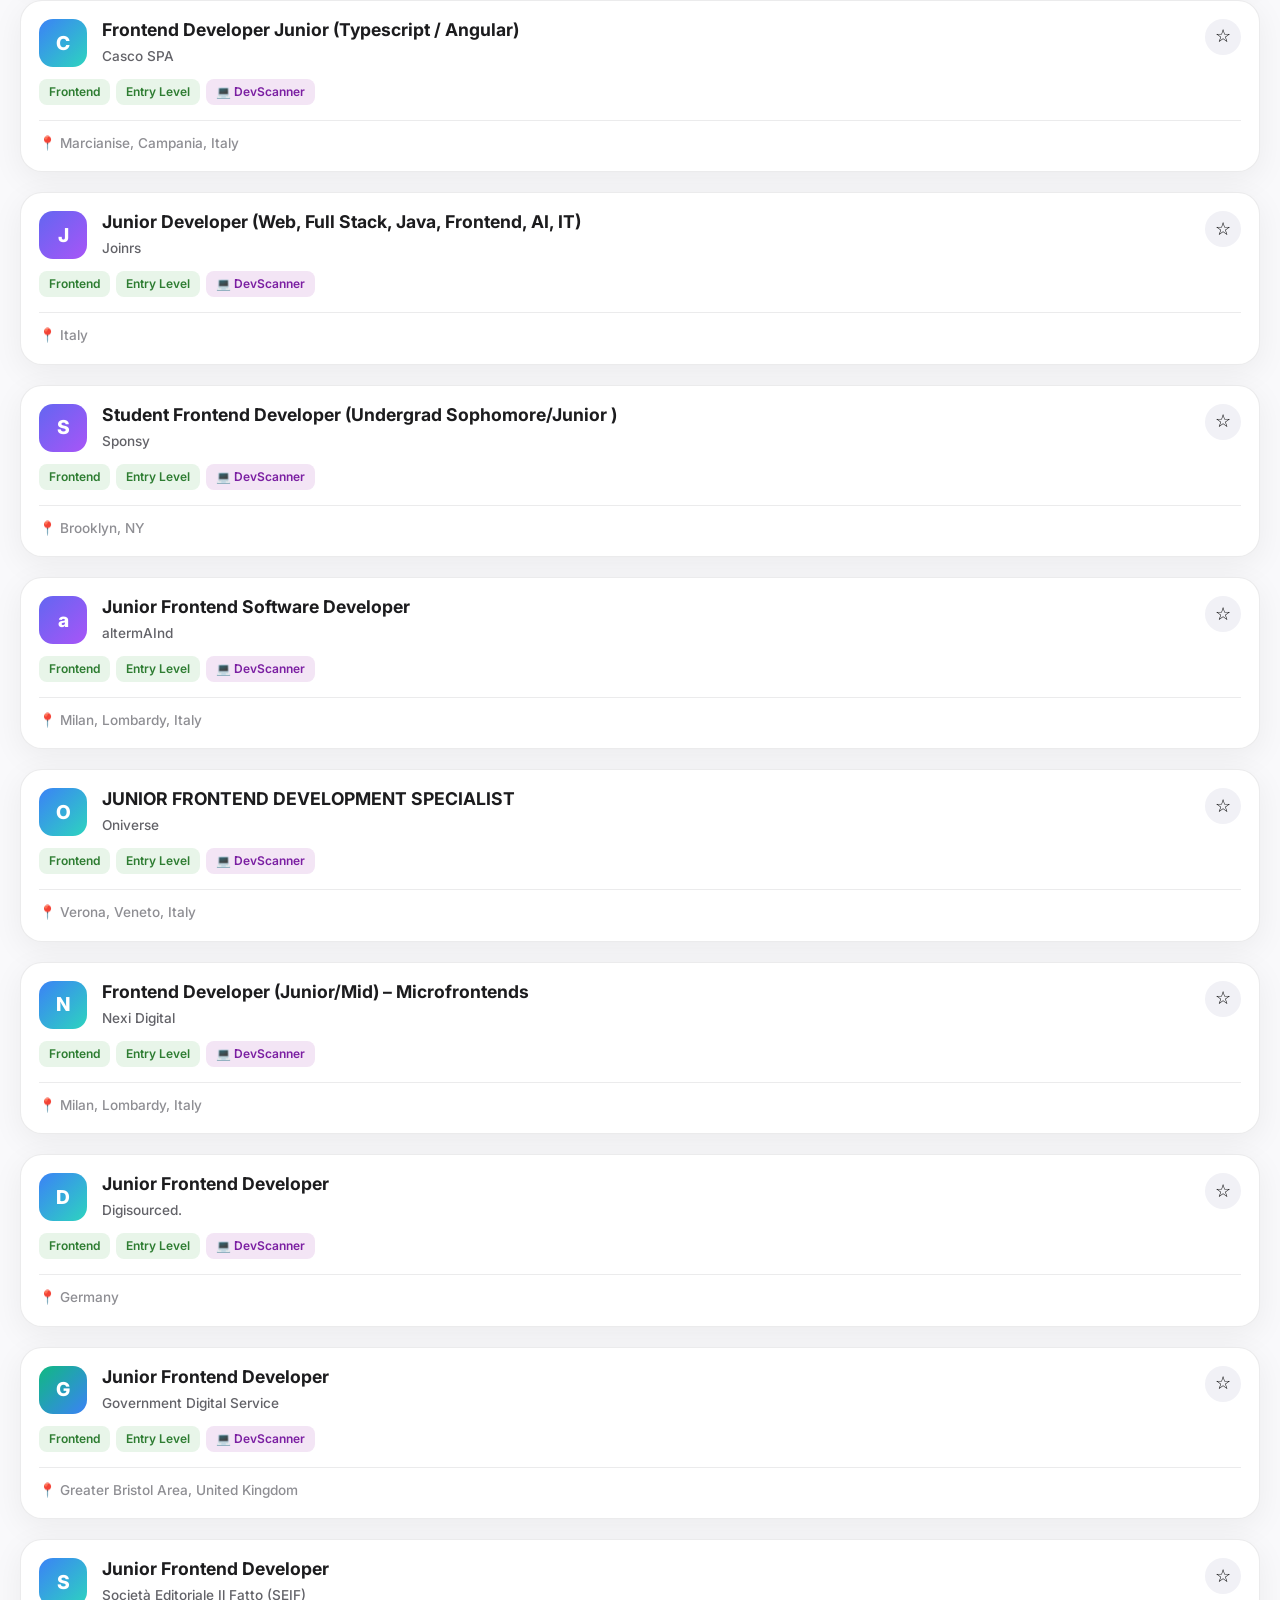
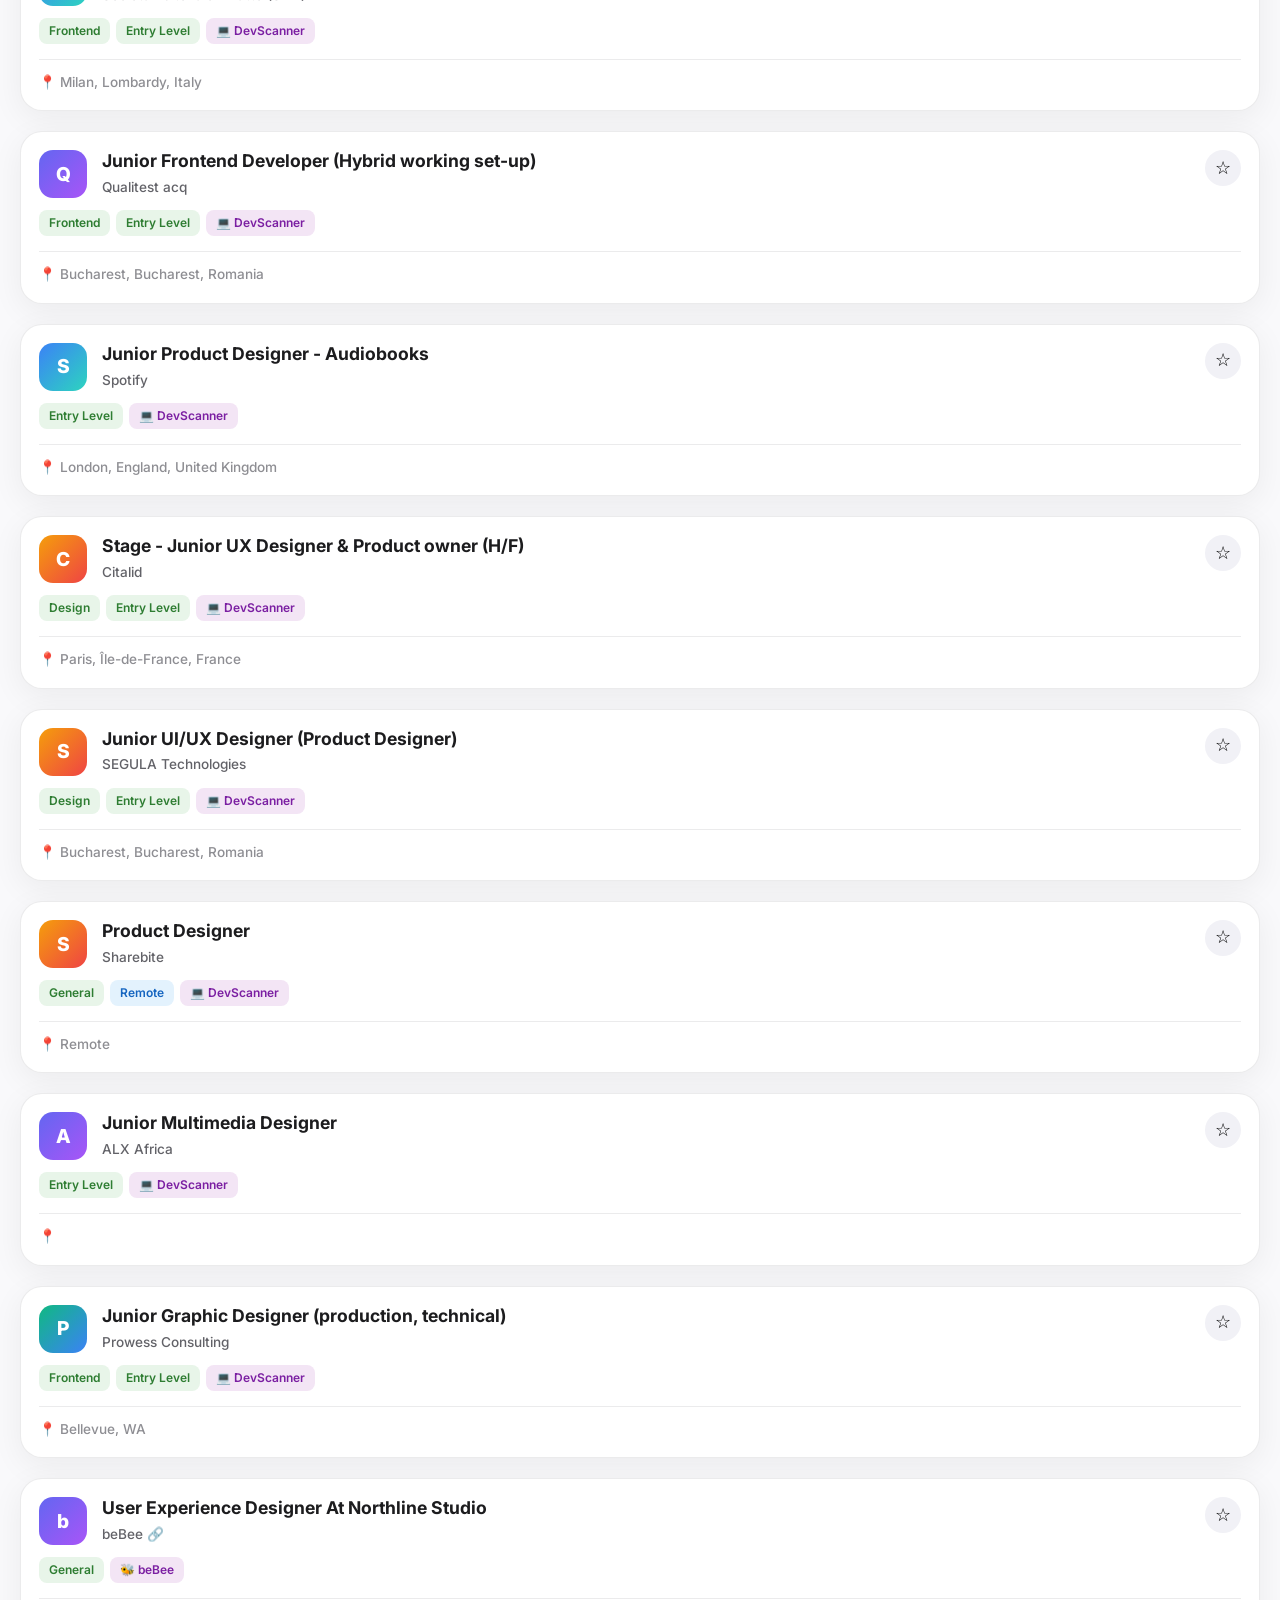
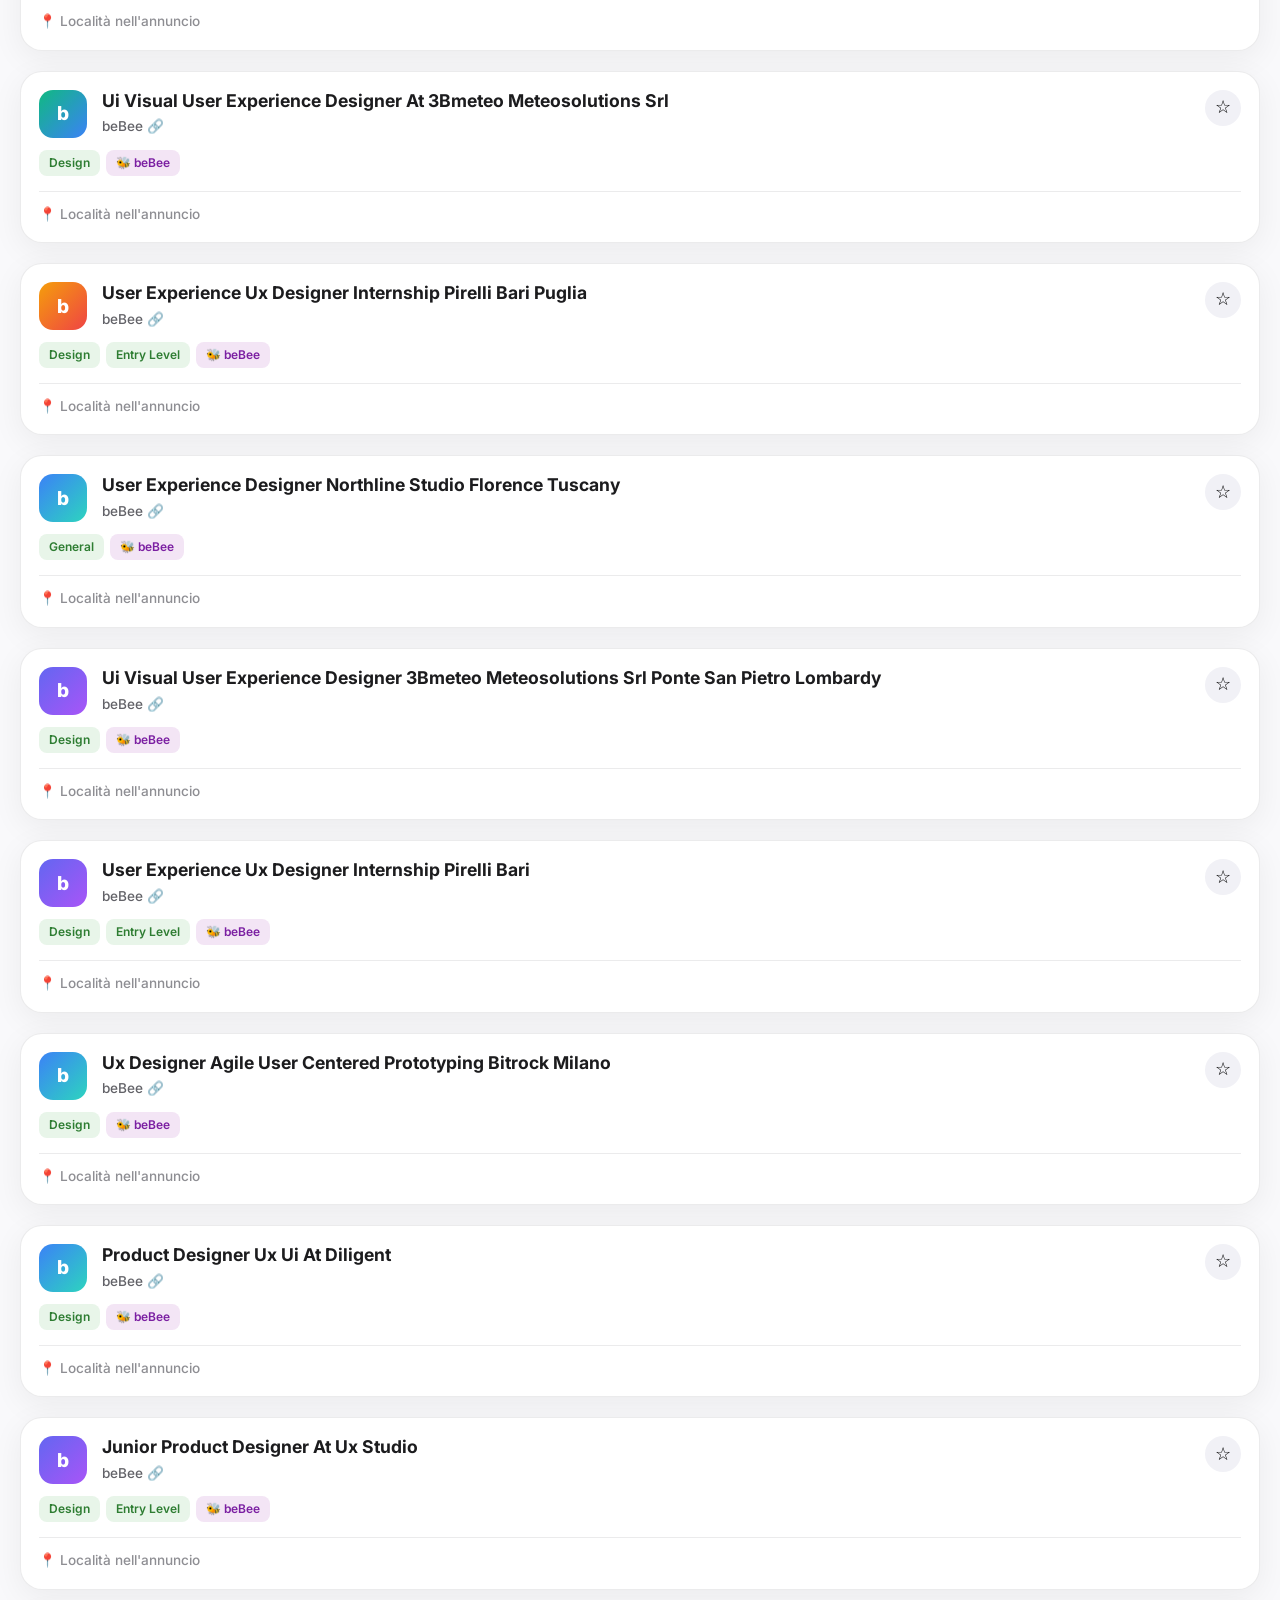
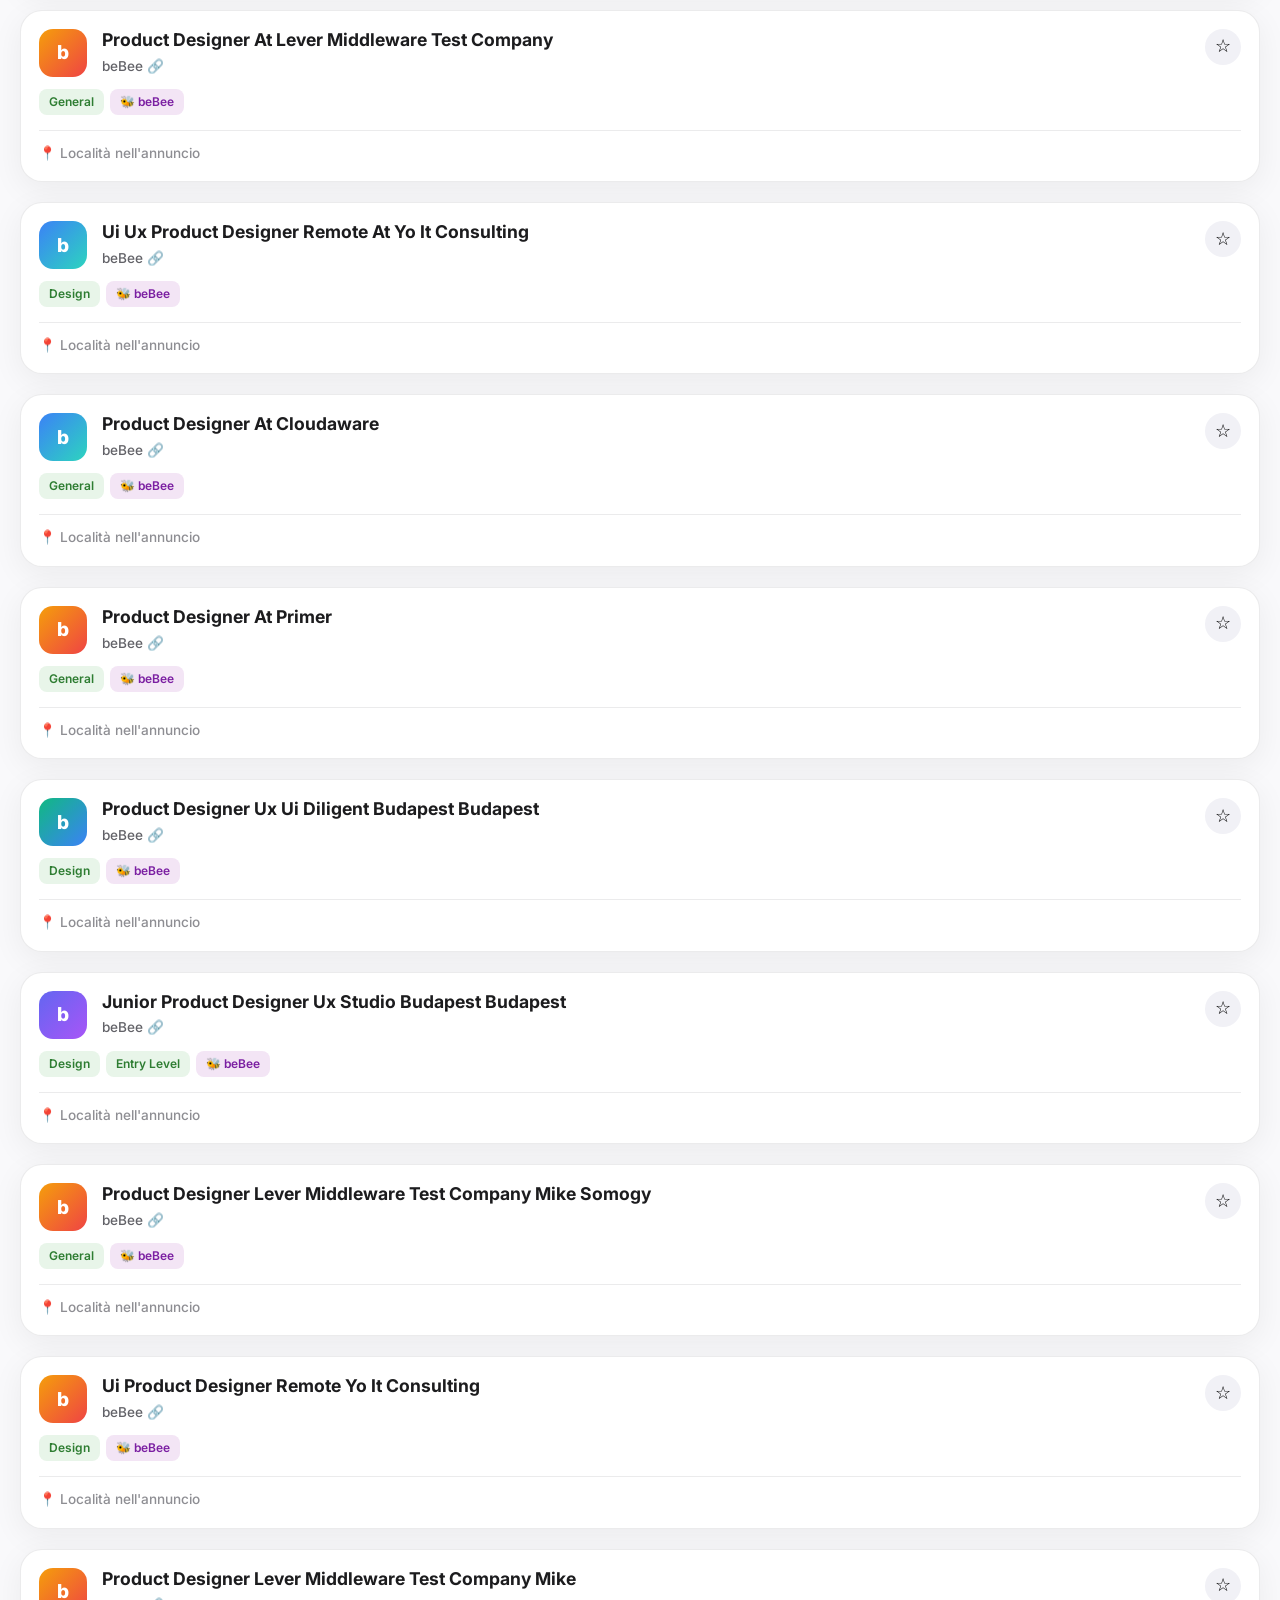
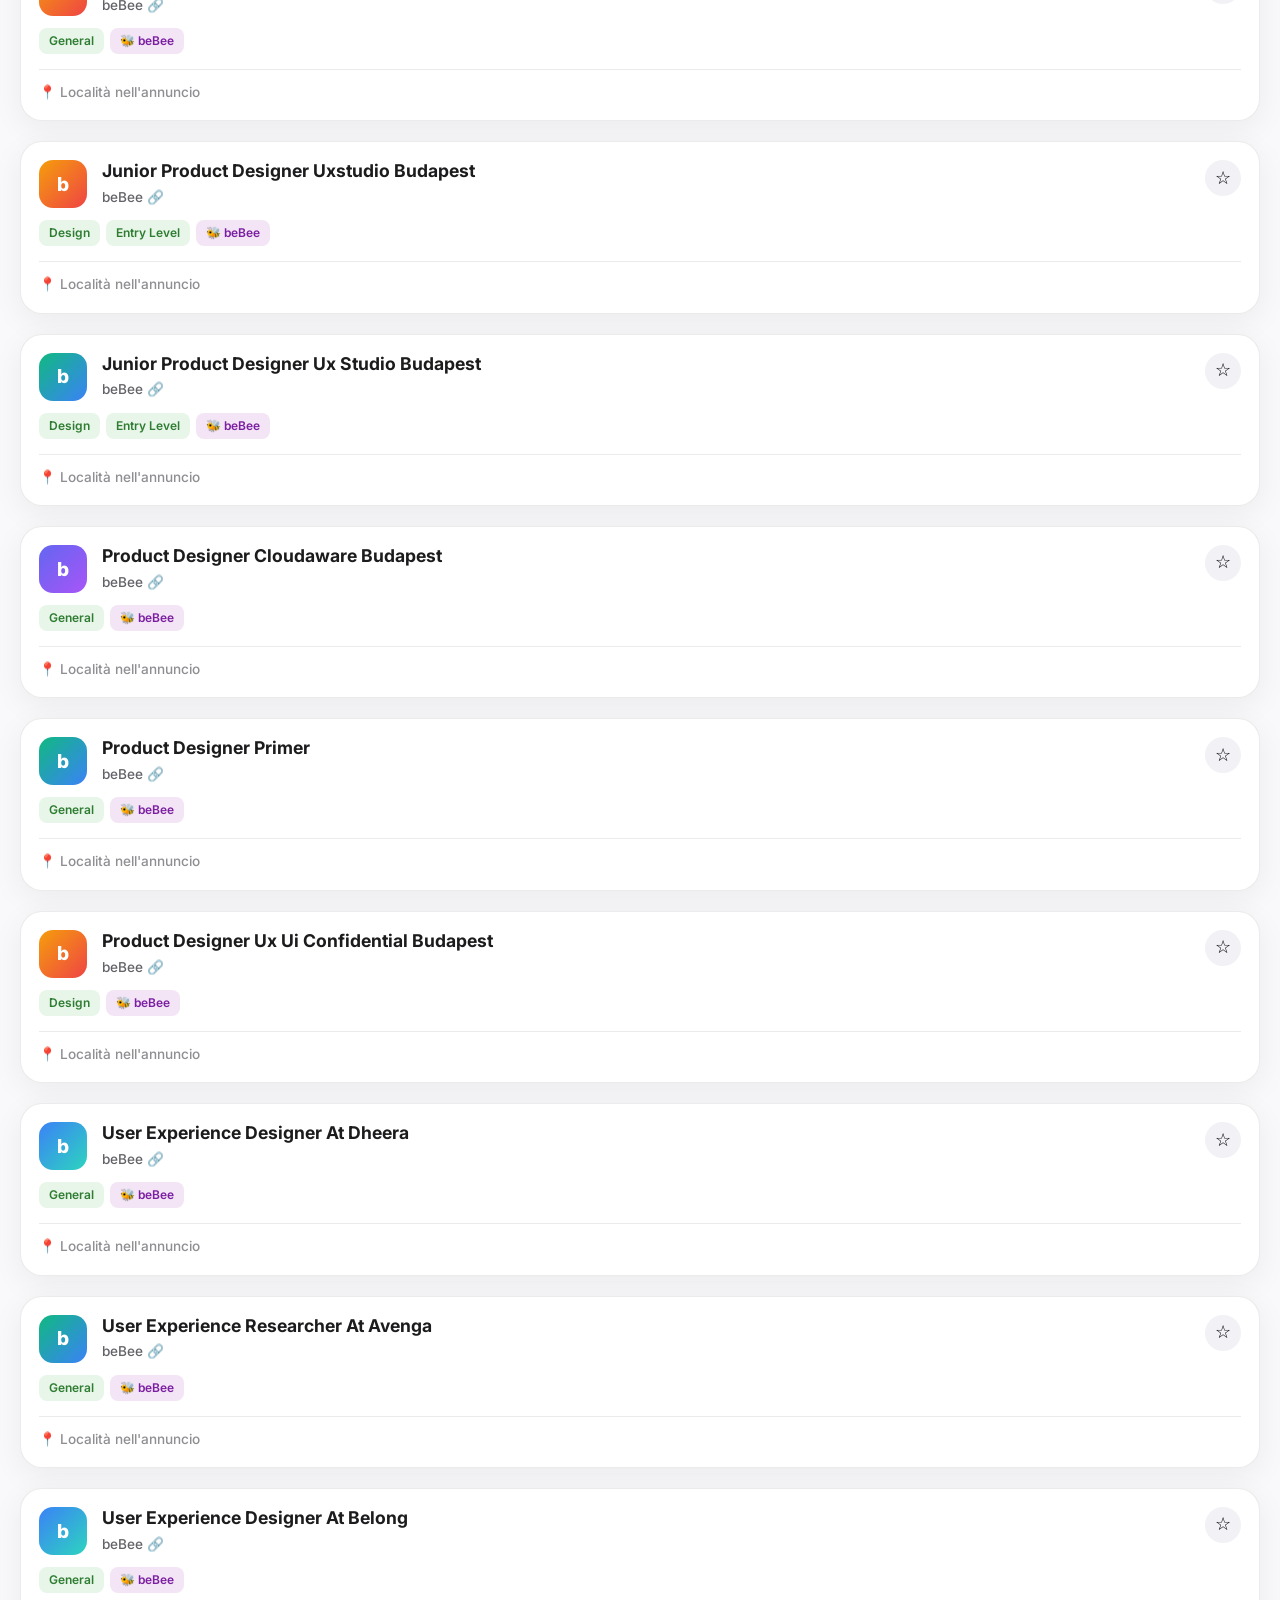
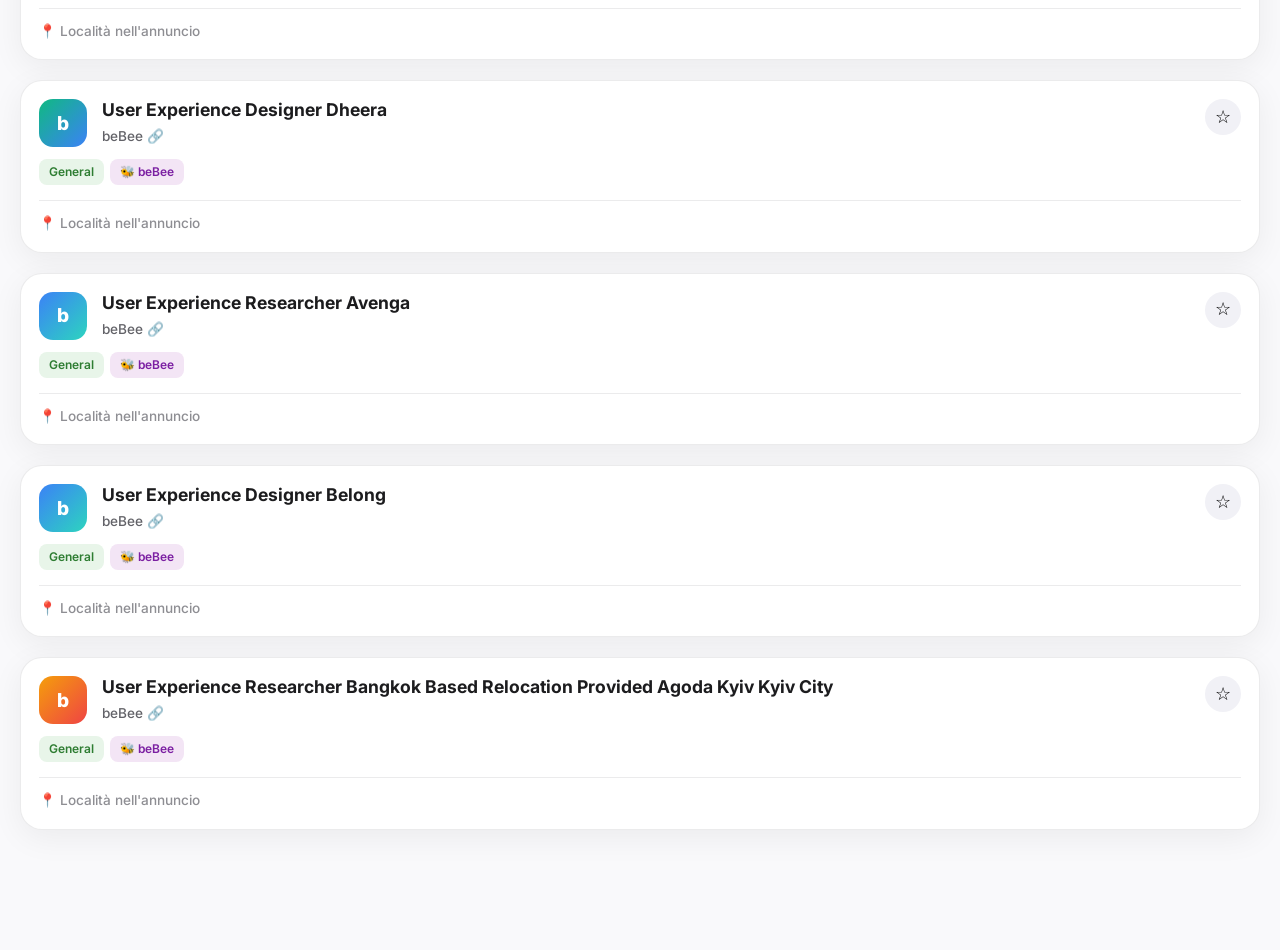
==== commit 89142b7e: "Reinserito beBee scraper con parser URL e fixato CSS truncation inline (v6.7)" ====
--- a/index.html
+++ b/index.html
@@ -21,7 +21,7 @@
     <header class="app-header">
         <div class="header-top">
             <span class="date-label" id="current-date">Lunedì 13 Aprile</span>
-            <span style="font-size: 0.6rem; color: var(--ios-gray); font-weight: 700;">v6.6</span>
+            <span style="font-size: 0.6rem; color: var(--ios-gray); font-weight: 700;">v6.7</span>
             <div class="user-avatar">SM</div>
         </div>
         <h1 id="page-title">Scopri</h1>
@@ -171,6 +171,6 @@
         </div>
     </div>
 
-    <script src="app.js?v=6.6"></script>
+    <script src="app.js?v=6.7"></script>
 </body>
 </html>
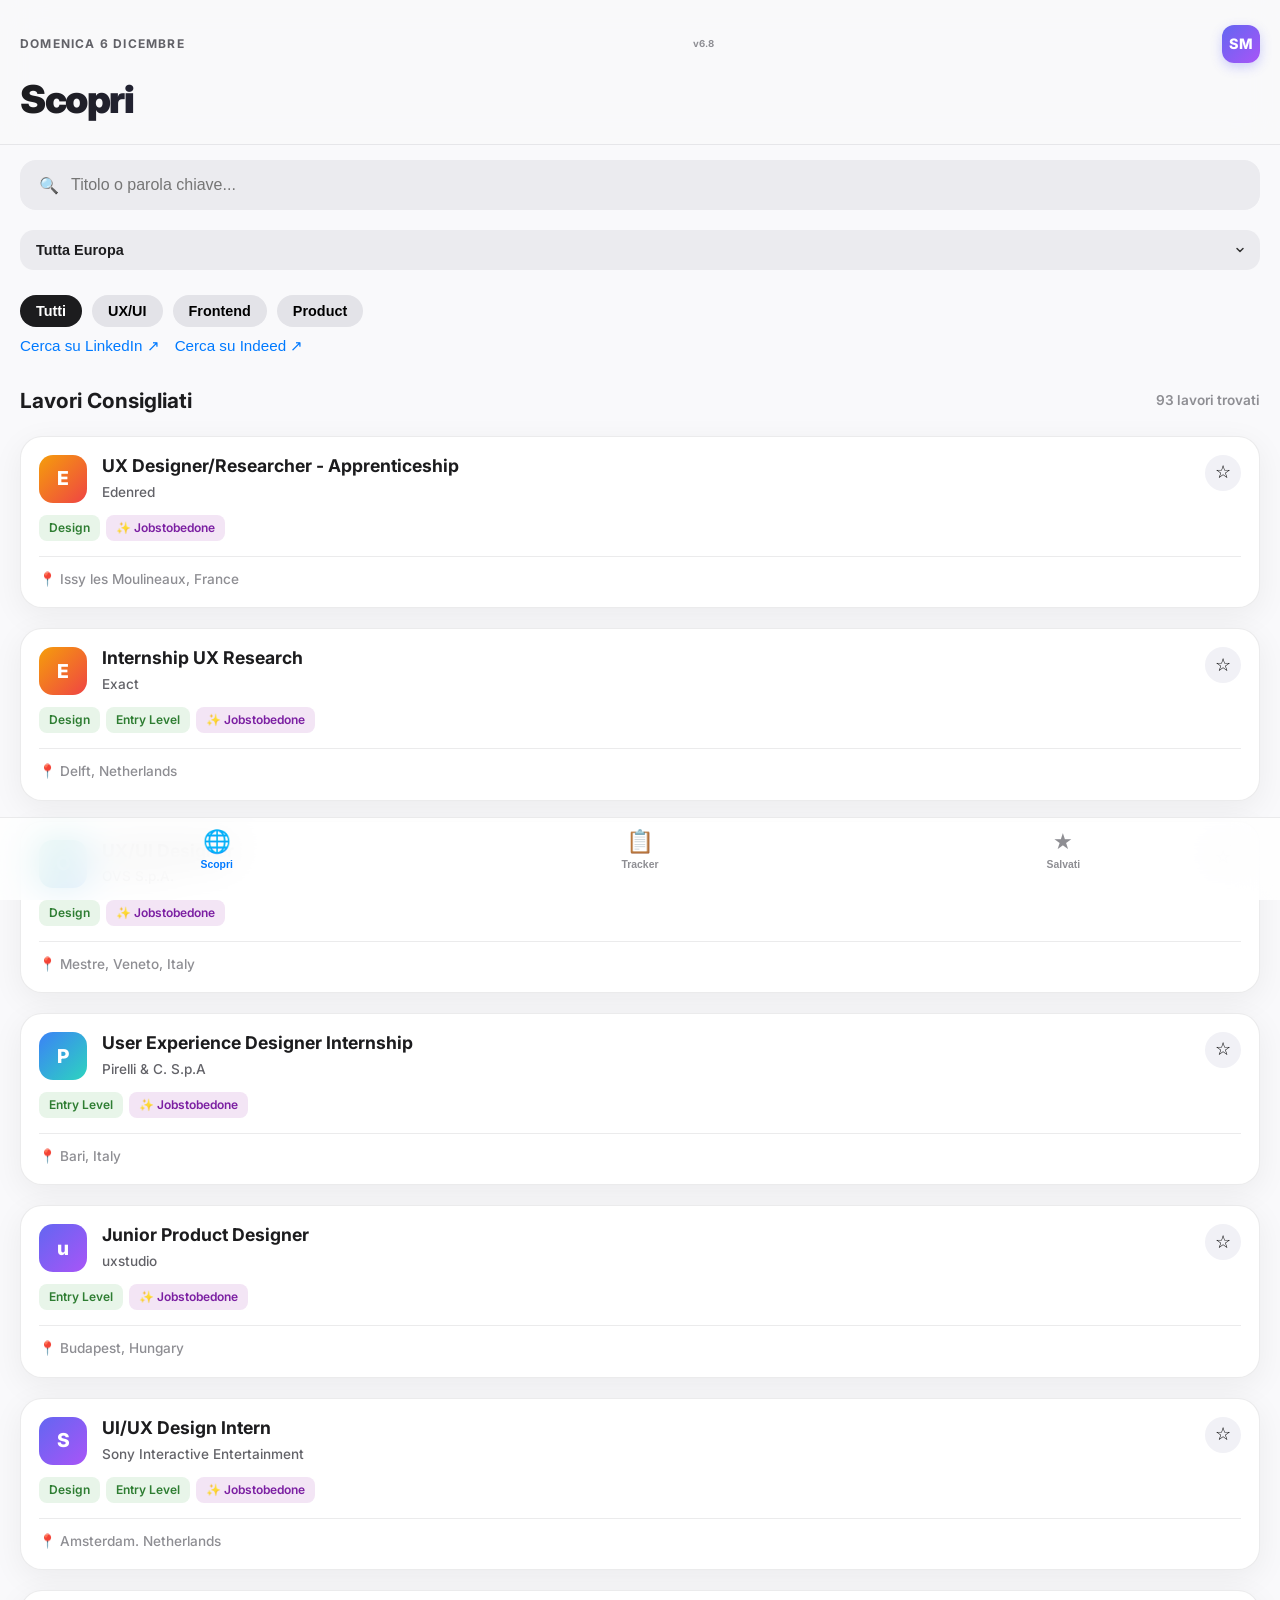
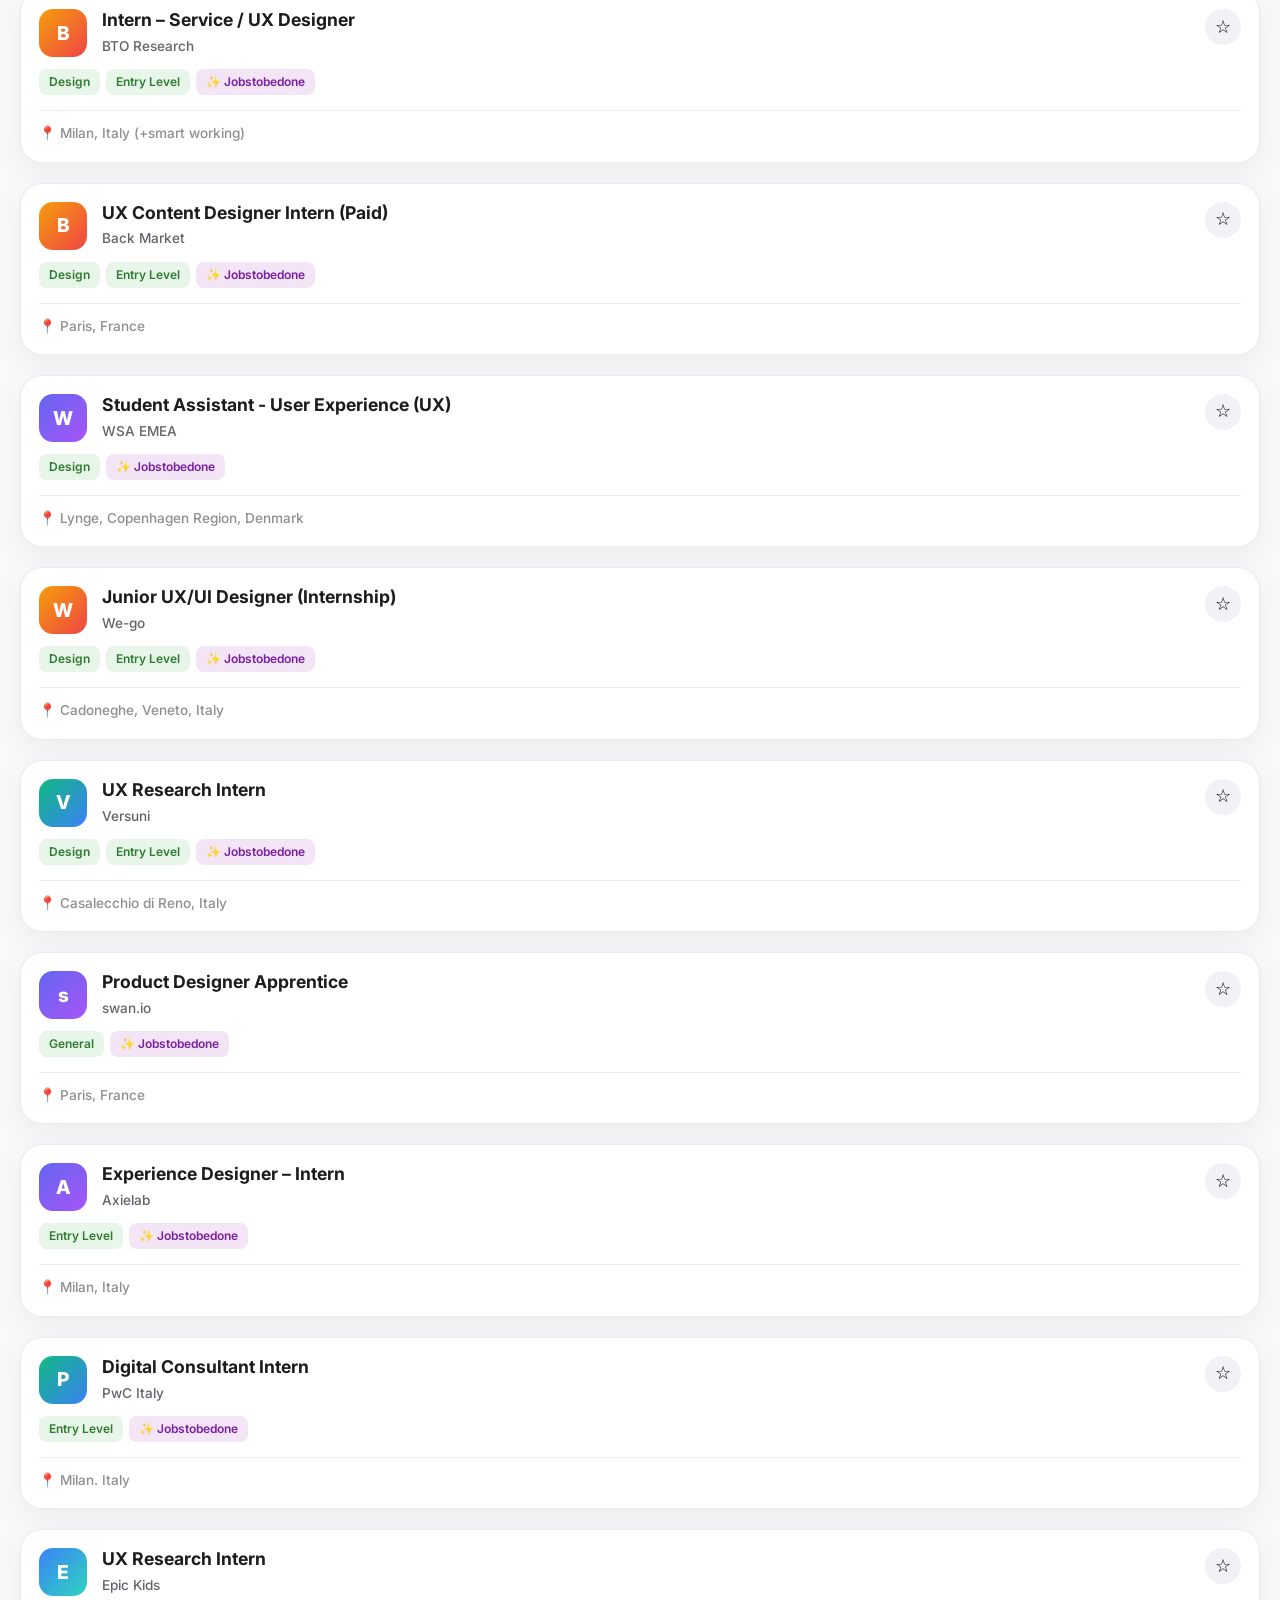
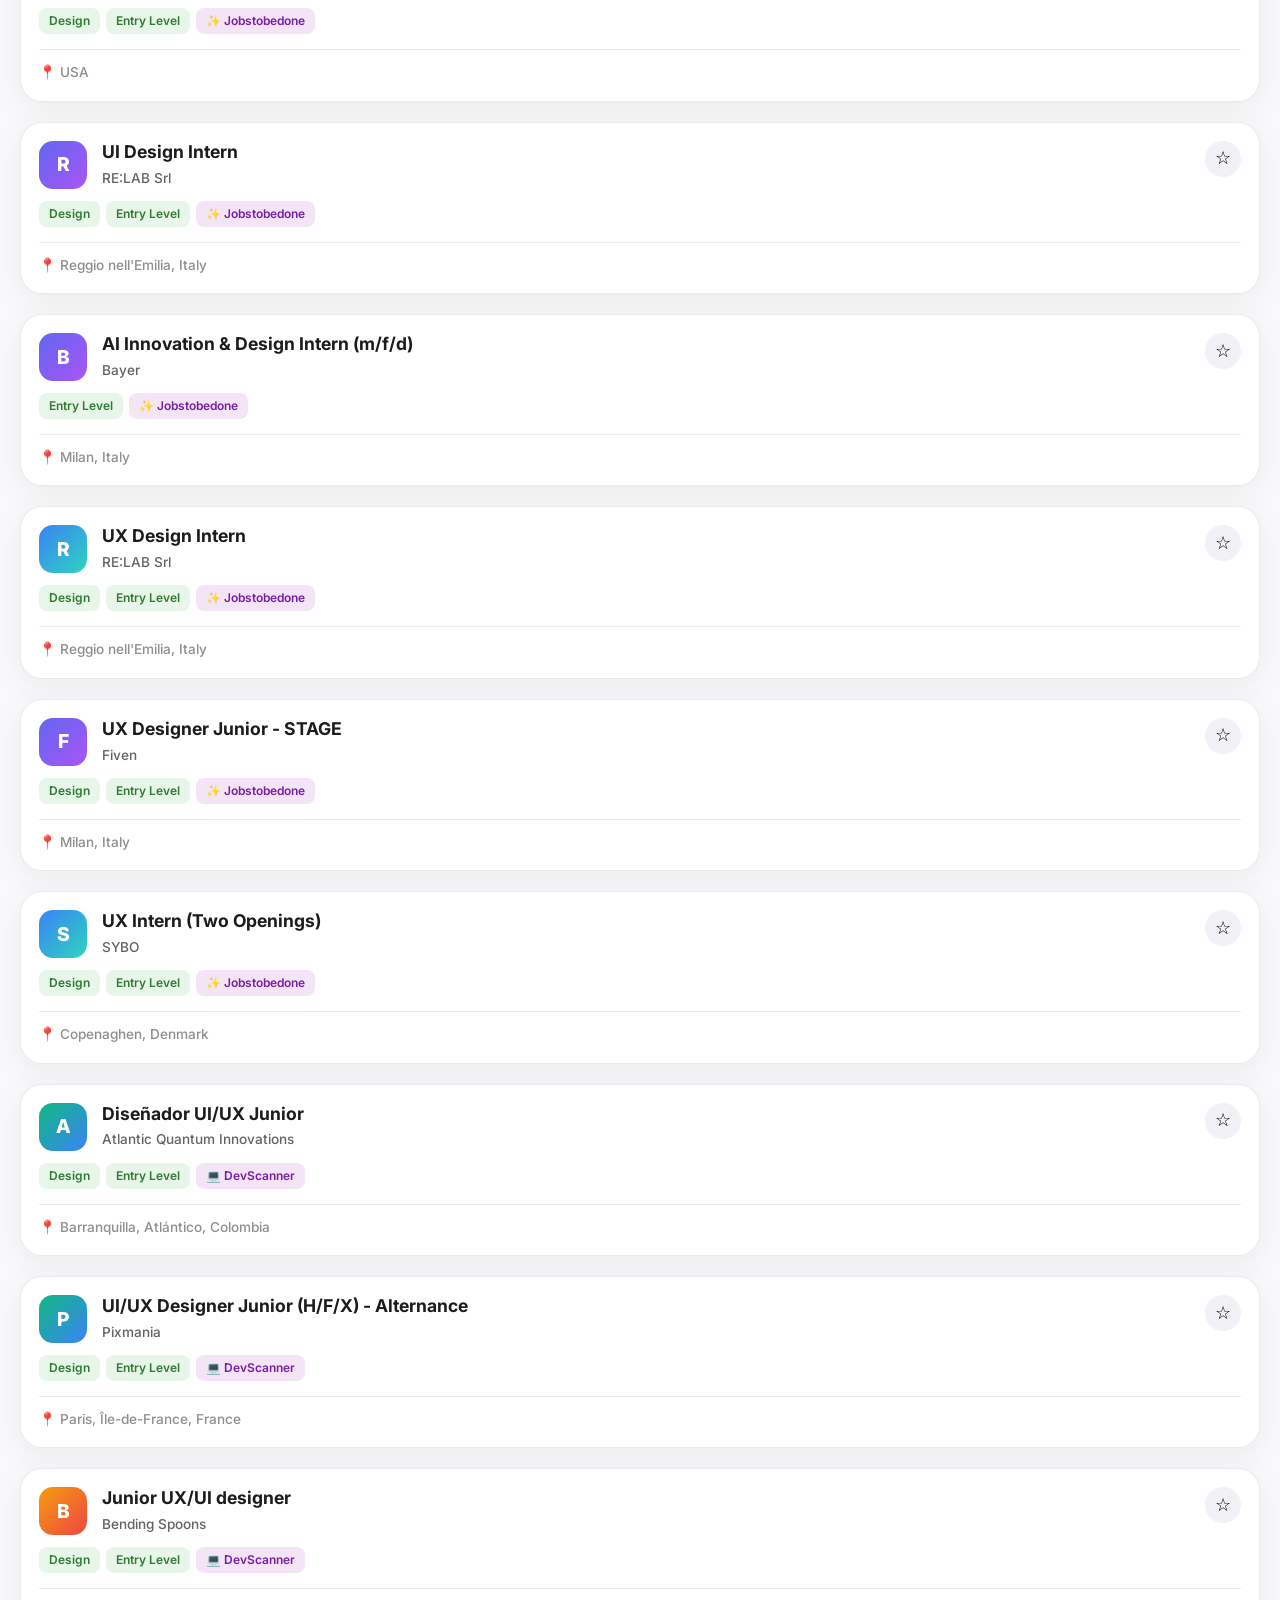
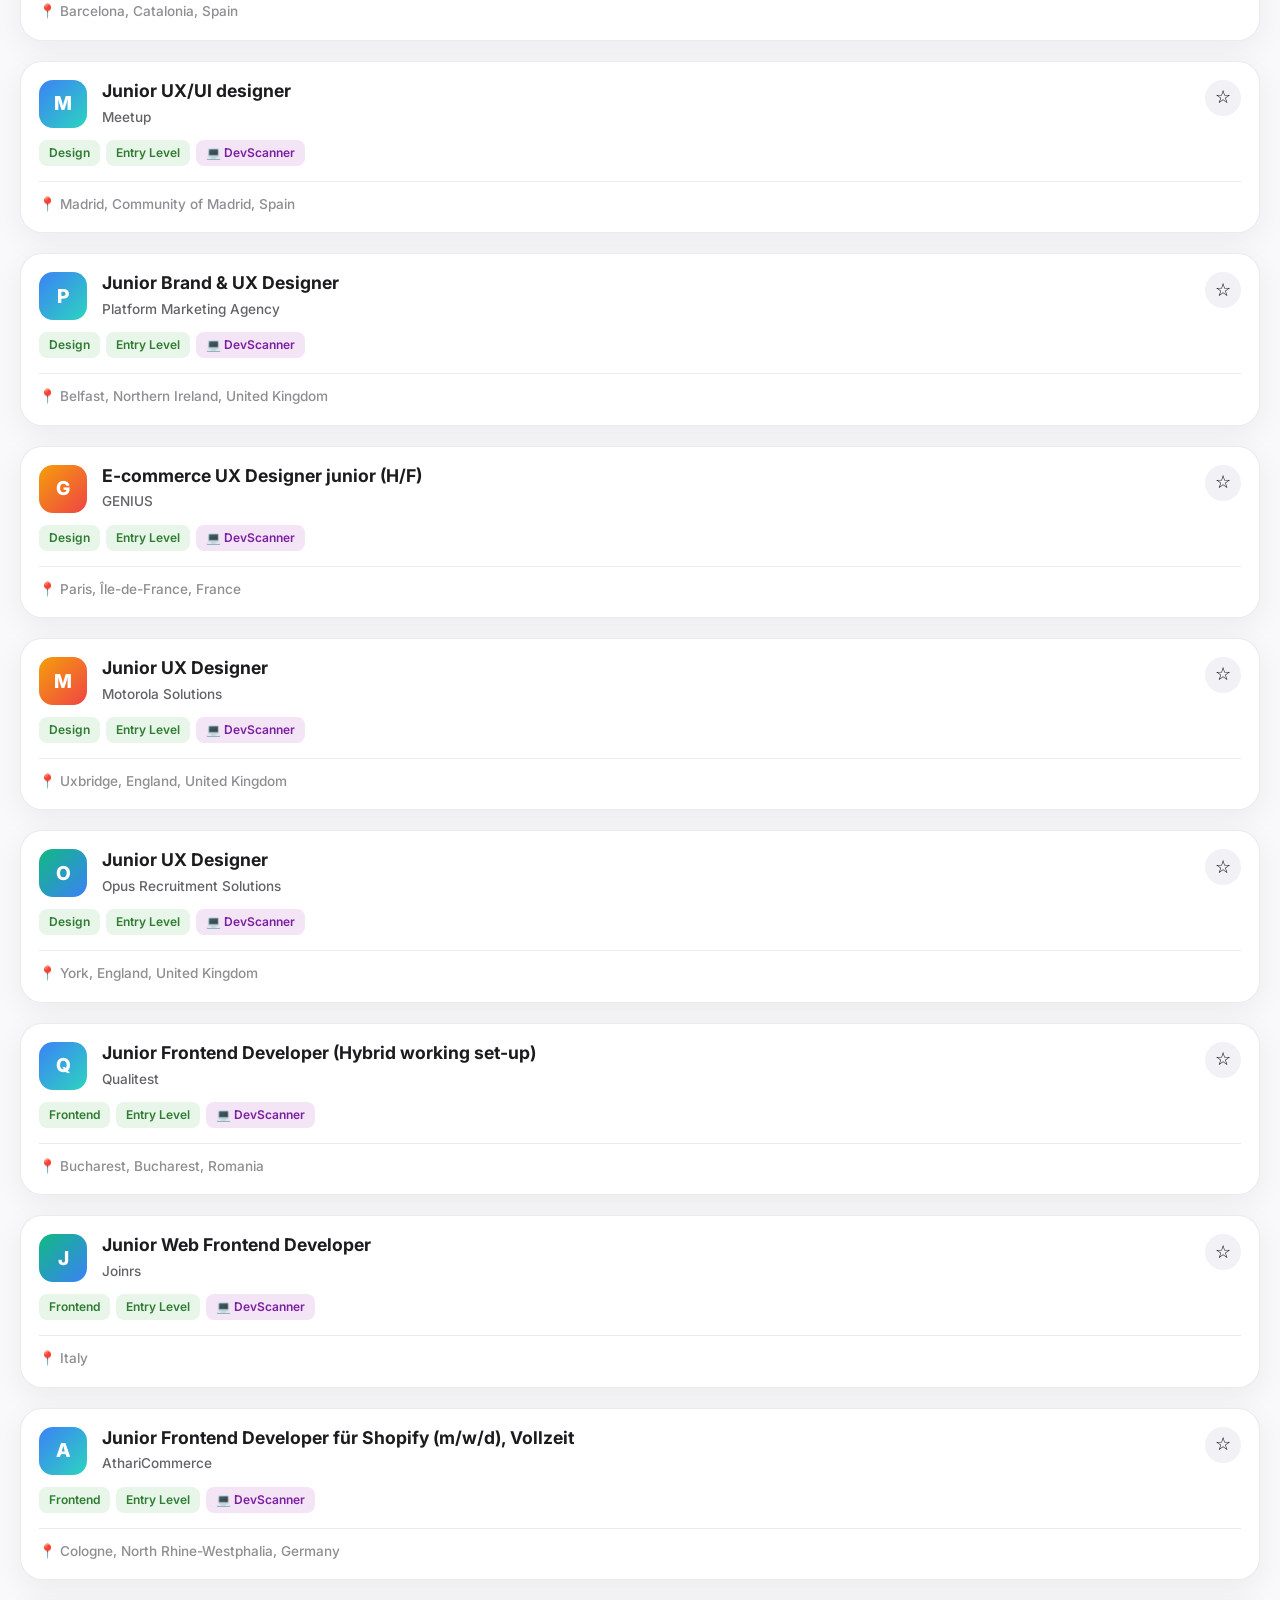
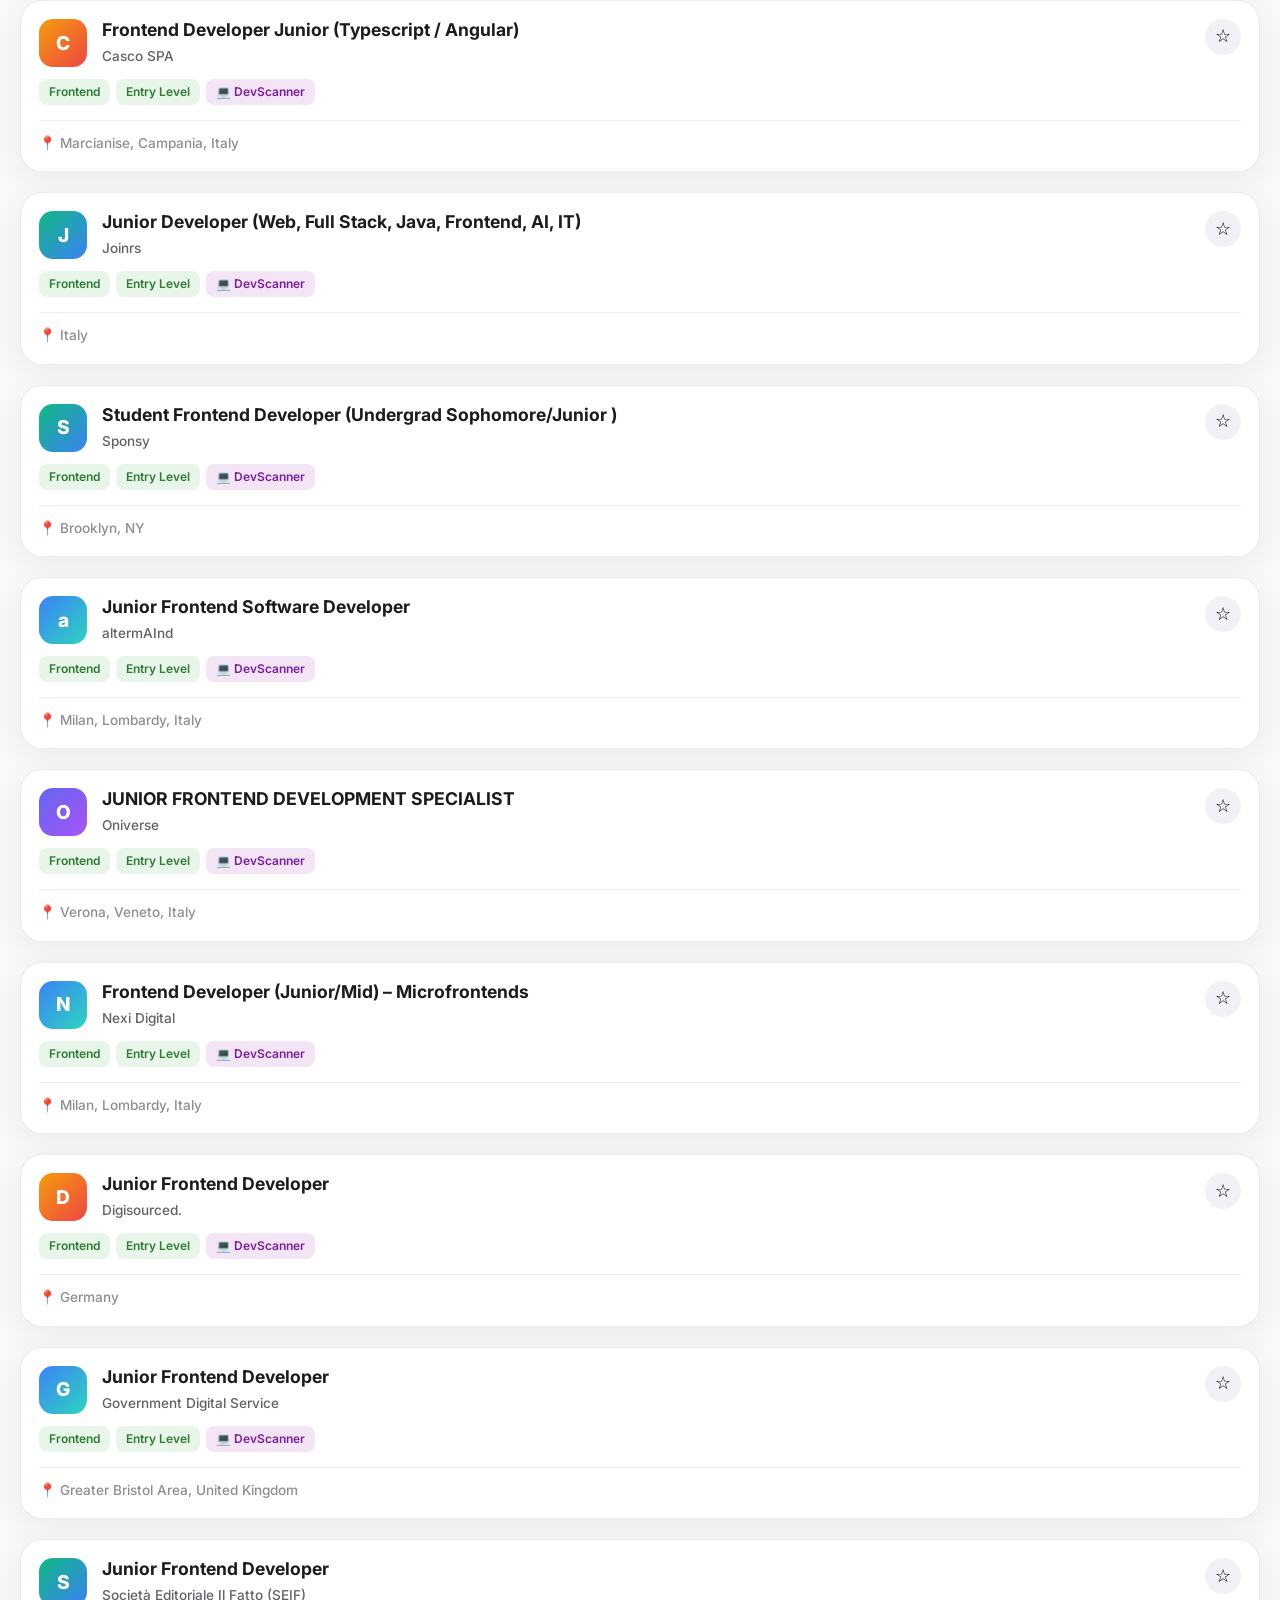
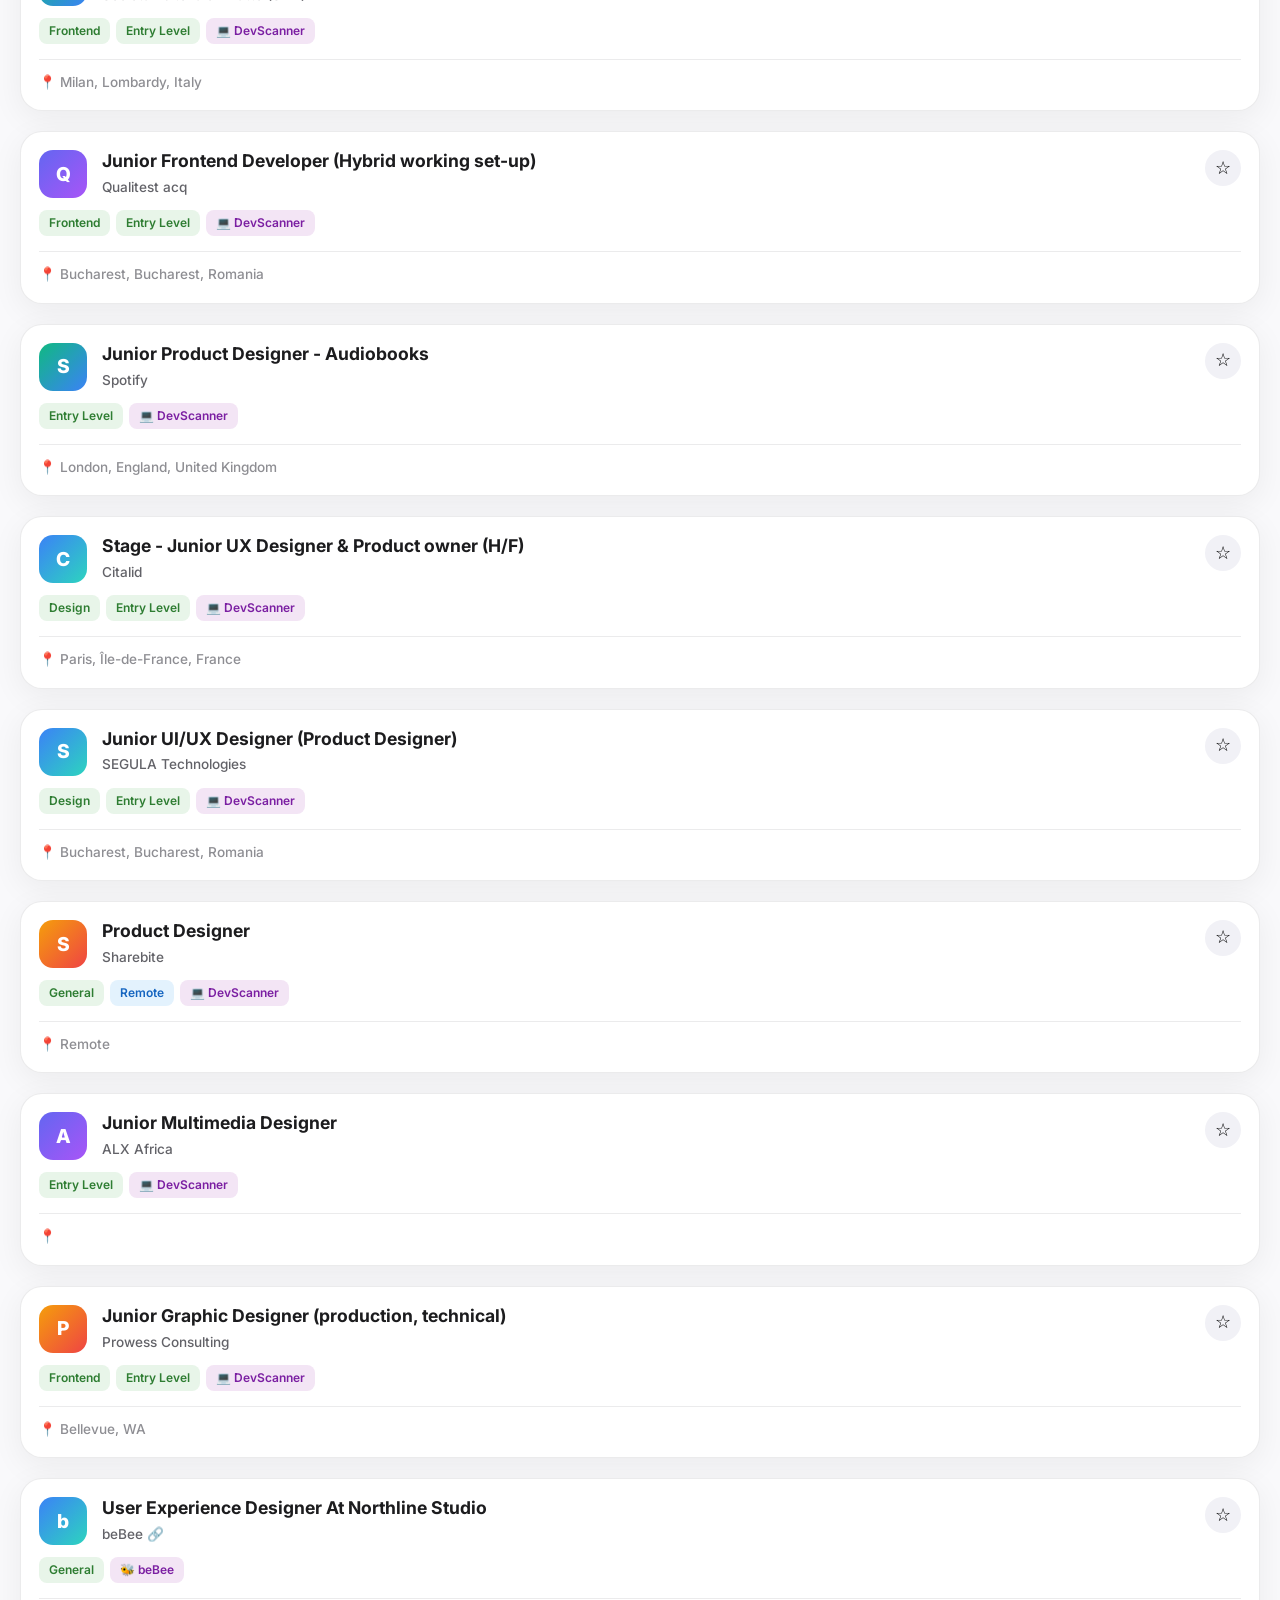
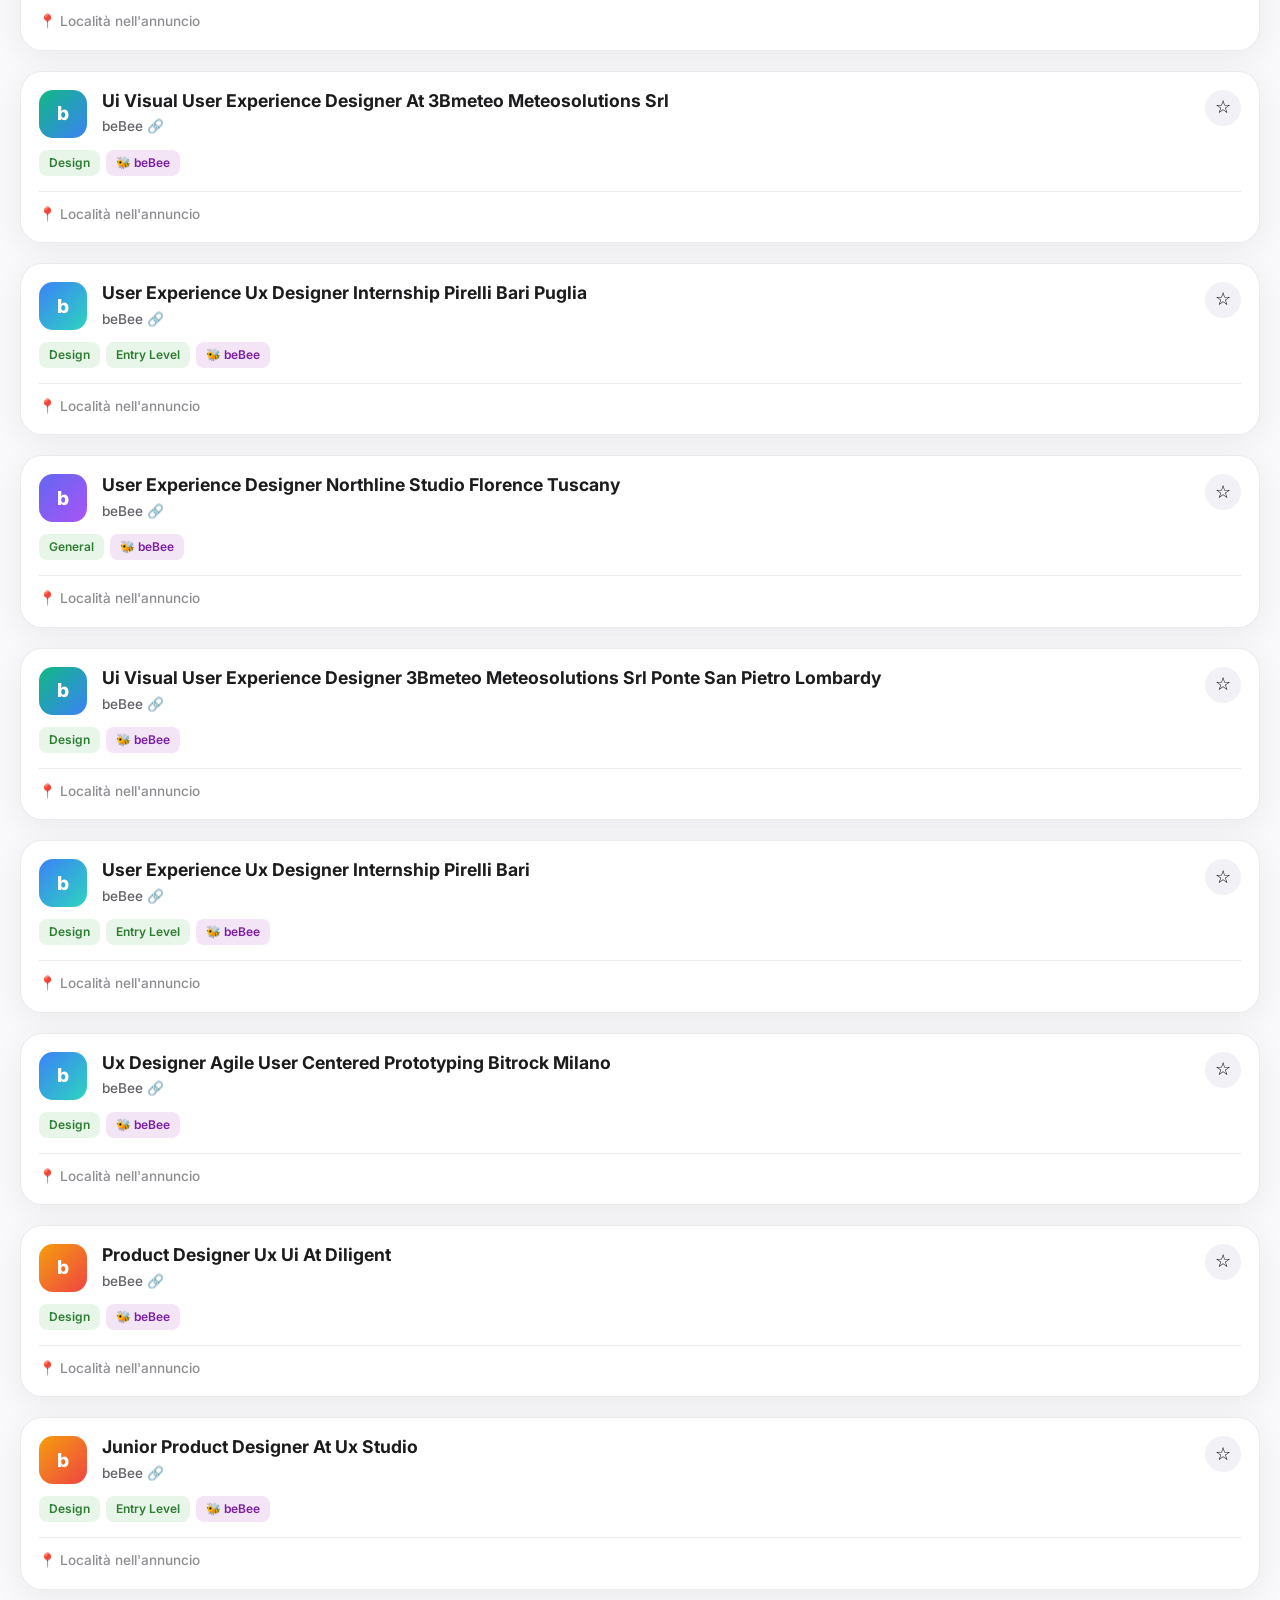
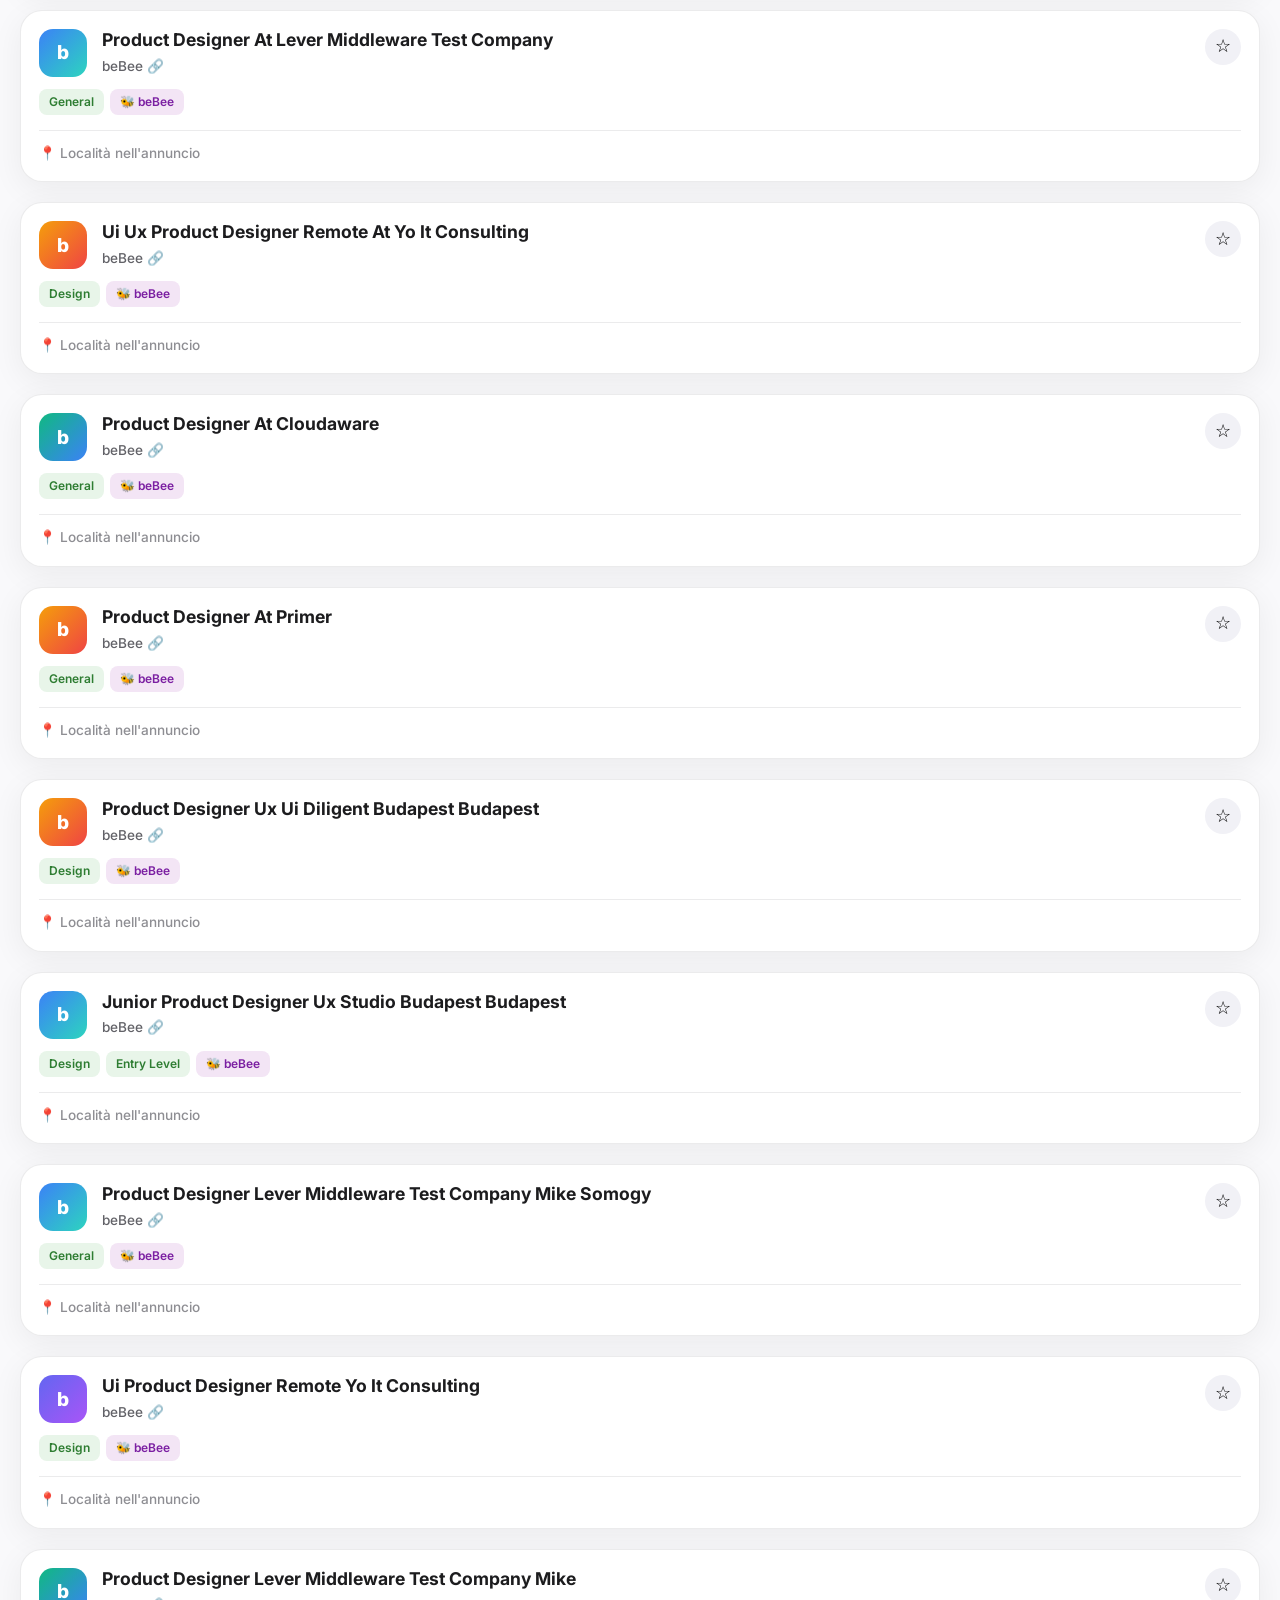
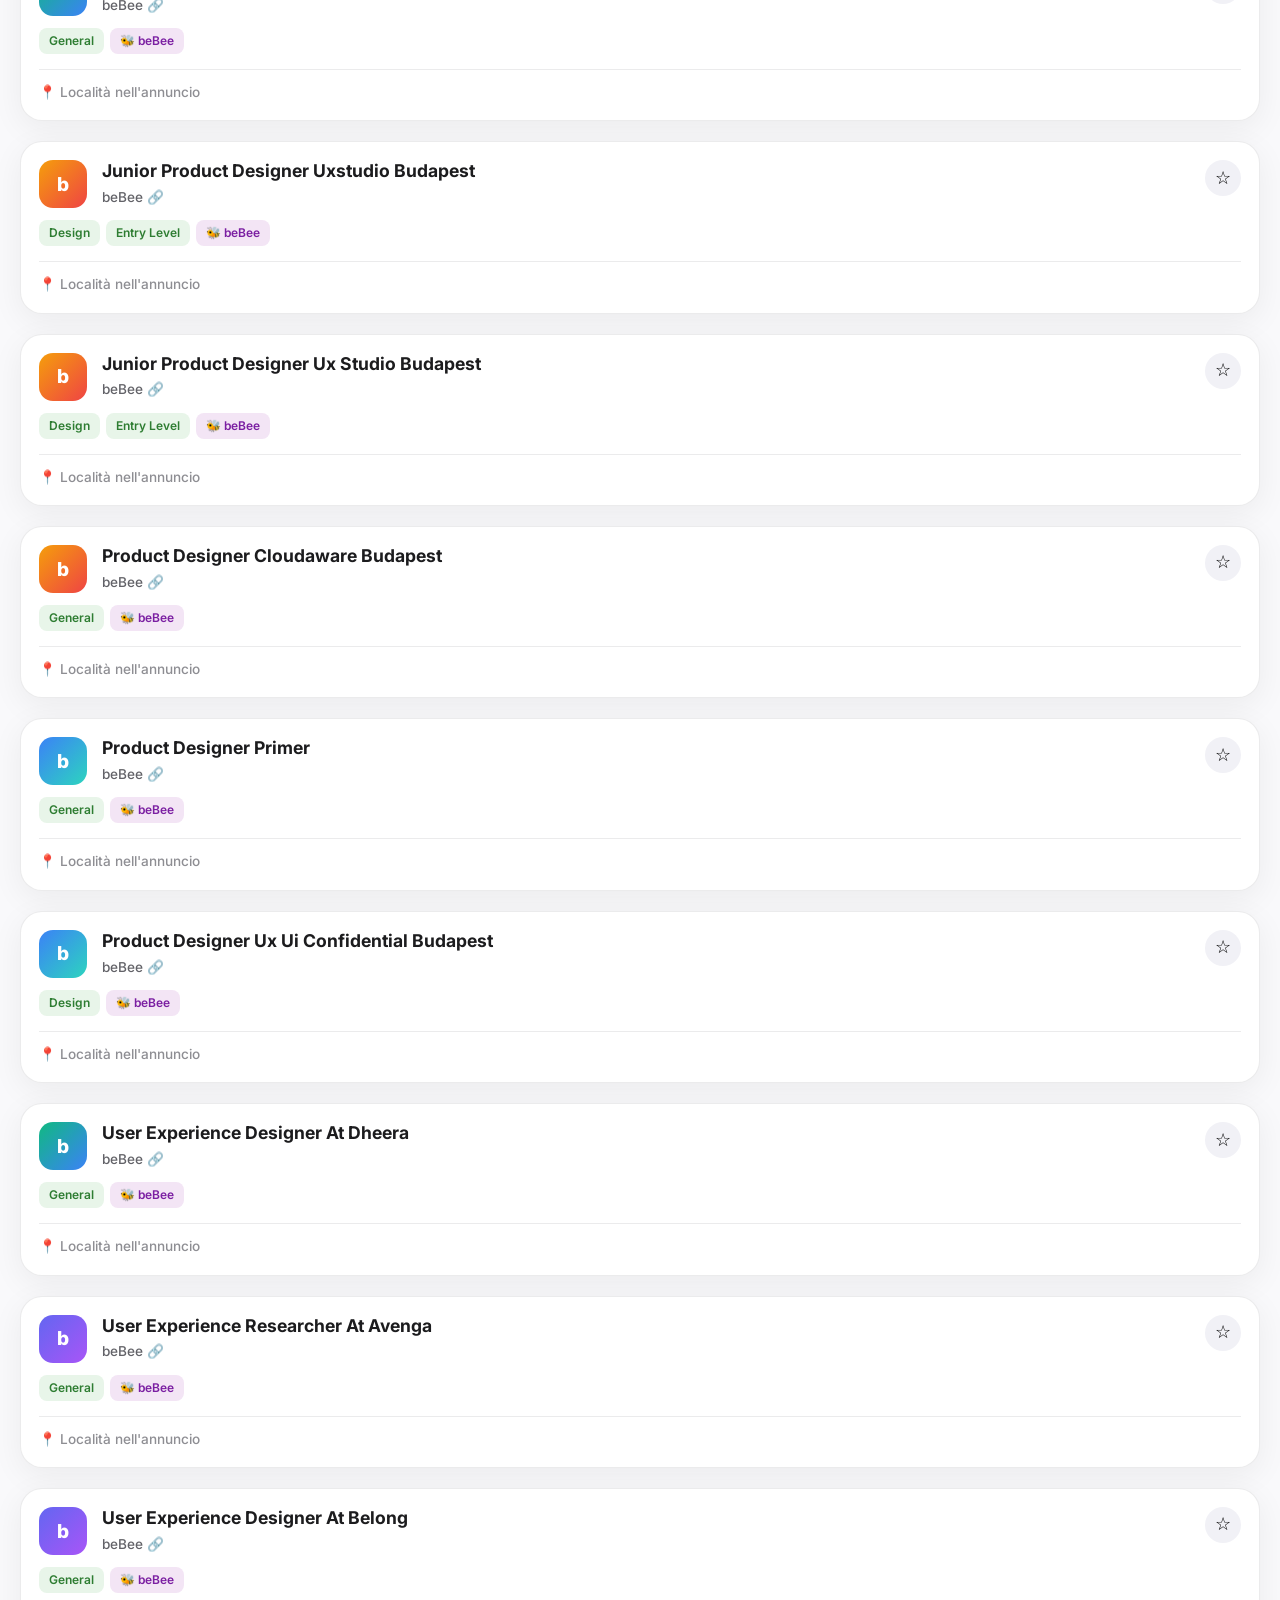
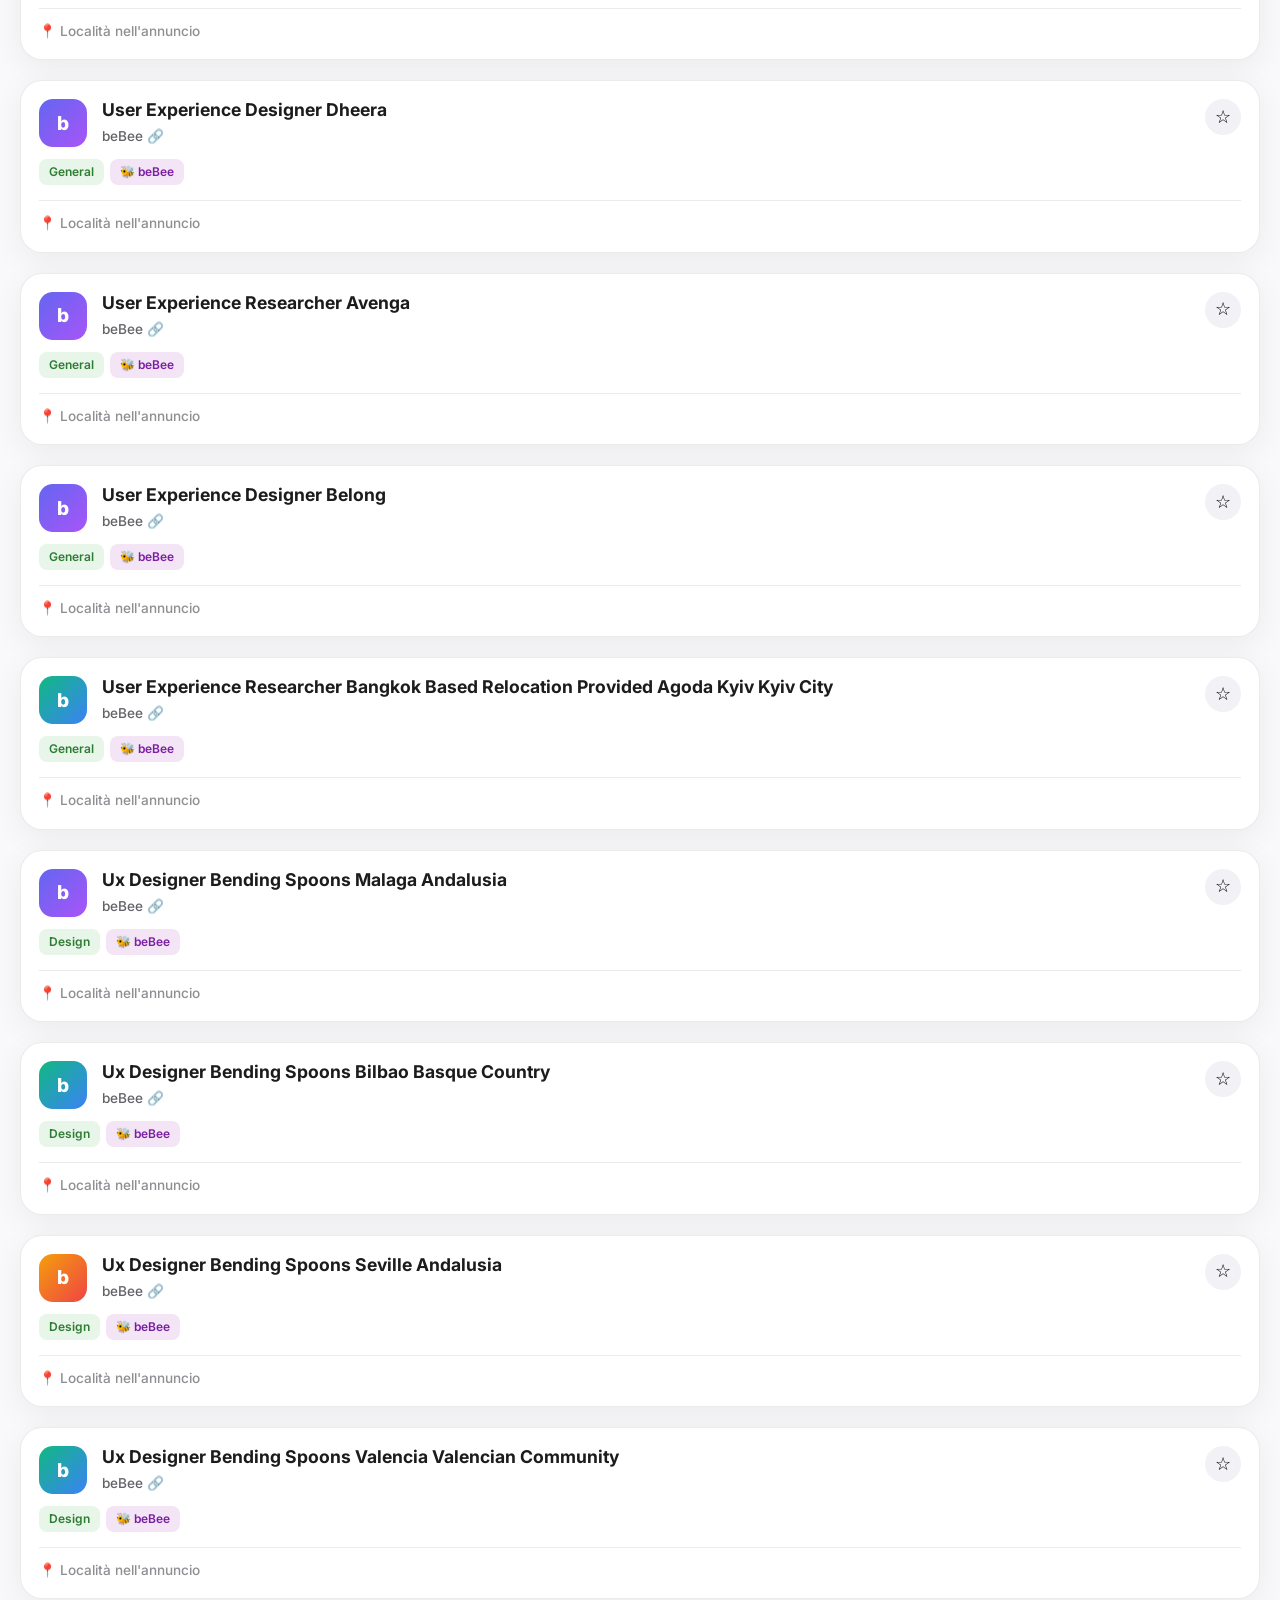
==== commit 3532708e: "UI: Rimossa truncazione descrizione lunga a 800 caratteri (v6.8)" ====
--- a/index.html
+++ b/index.html
@@ -13,7 +13,7 @@
     <meta name="apple-mobile-web-app-status-bar-style" content="default">
     <meta name="apple-mobile-web-app-title" content="EuroJob">
     <link rel="apple-touch-icon" href="https://cdn-icons-png.flaticon.com/512/942/942799.png">
-    <link rel="stylesheet" href="style.css?v=6.6">
+    <link rel="stylesheet" href="style.css?v=6.8">
 </head>
 <body class="ios-theme">
     
@@ -21,7 +21,7 @@
     <header class="app-header">
         <div class="header-top">
             <span class="date-label" id="current-date">Lunedì 13 Aprile</span>
-            <span style="font-size: 0.6rem; color: var(--ios-gray); font-weight: 700;">v6.7</span>
+            <span style="font-size: 0.6rem; color: var(--ios-gray); font-weight: 700;">v6.8</span>
             <div class="user-avatar">SM</div>
         </div>
         <h1 id="page-title">Scopri</h1>
@@ -171,6 +171,6 @@
         </div>
     </div>
 
-    <script src="app.js?v=6.7"></script>
+    <script src="app.js?v=6.8"></script>
 </body>
 </html>
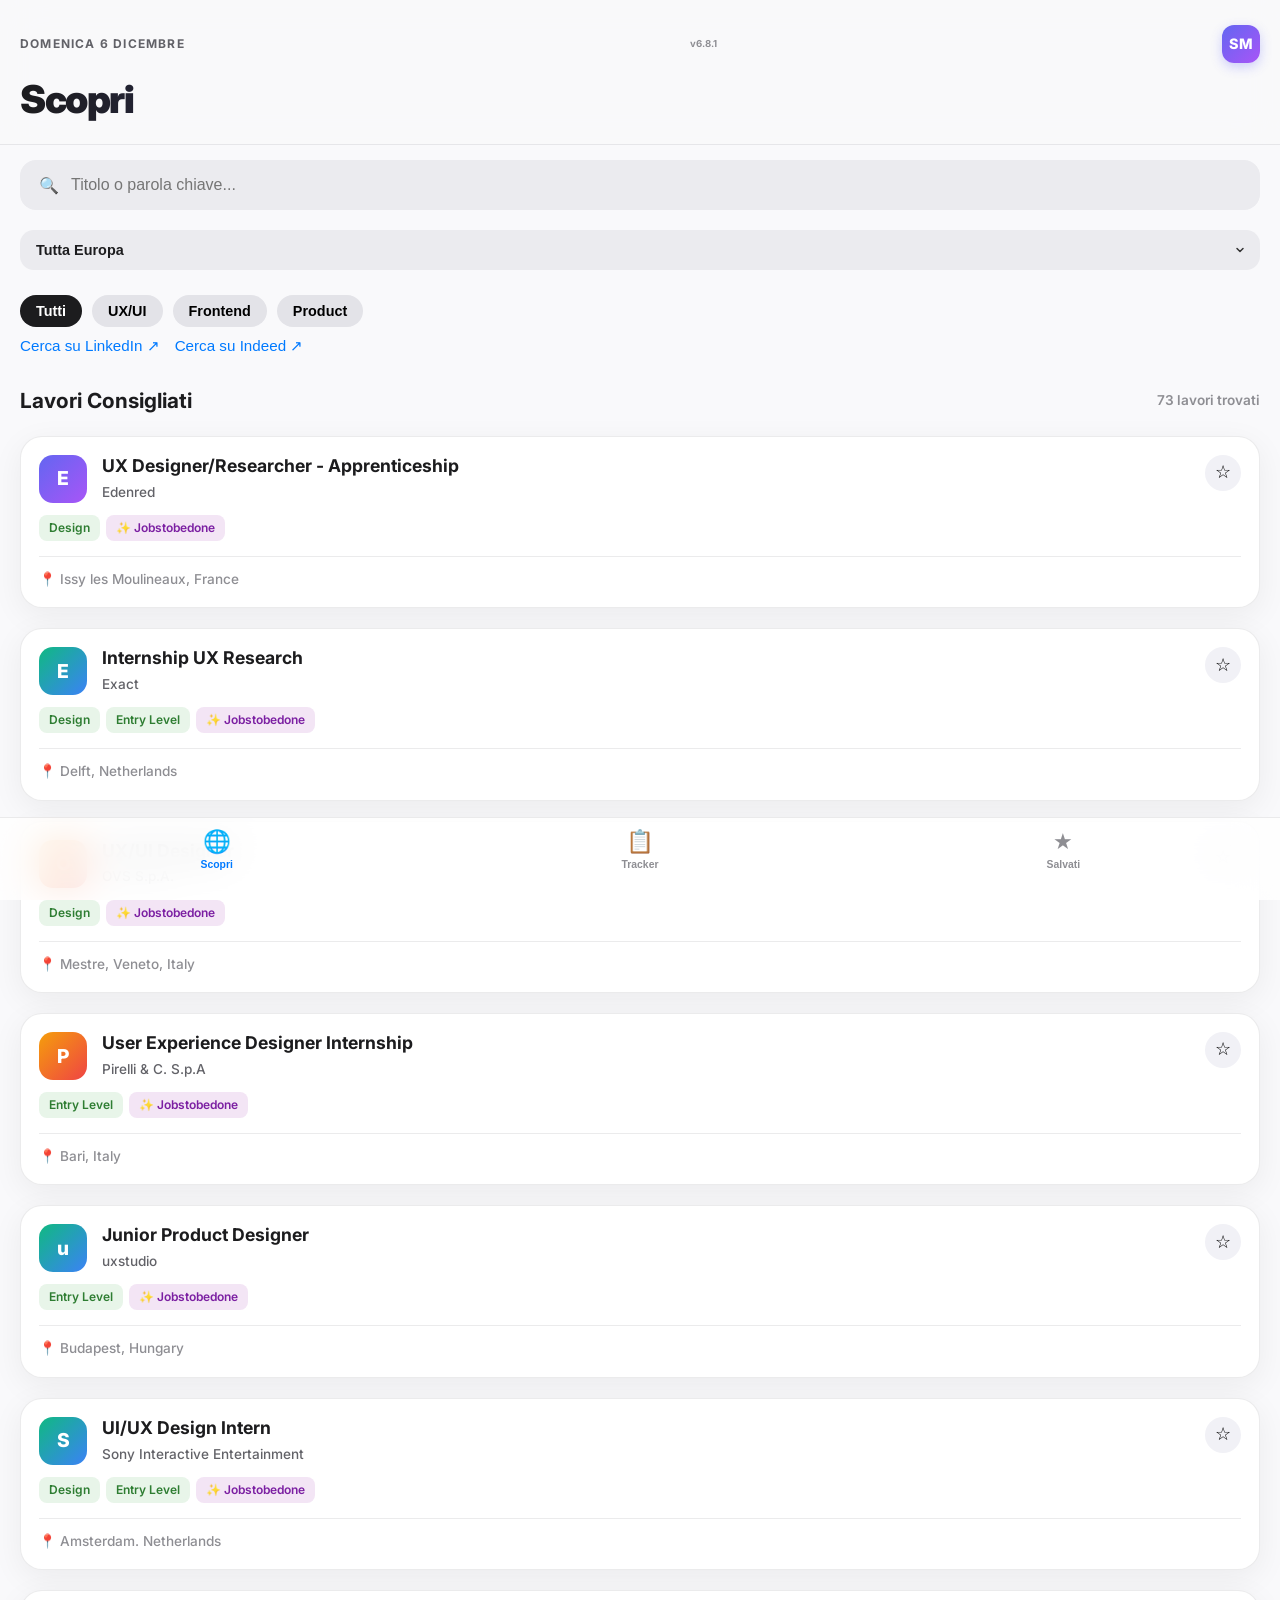
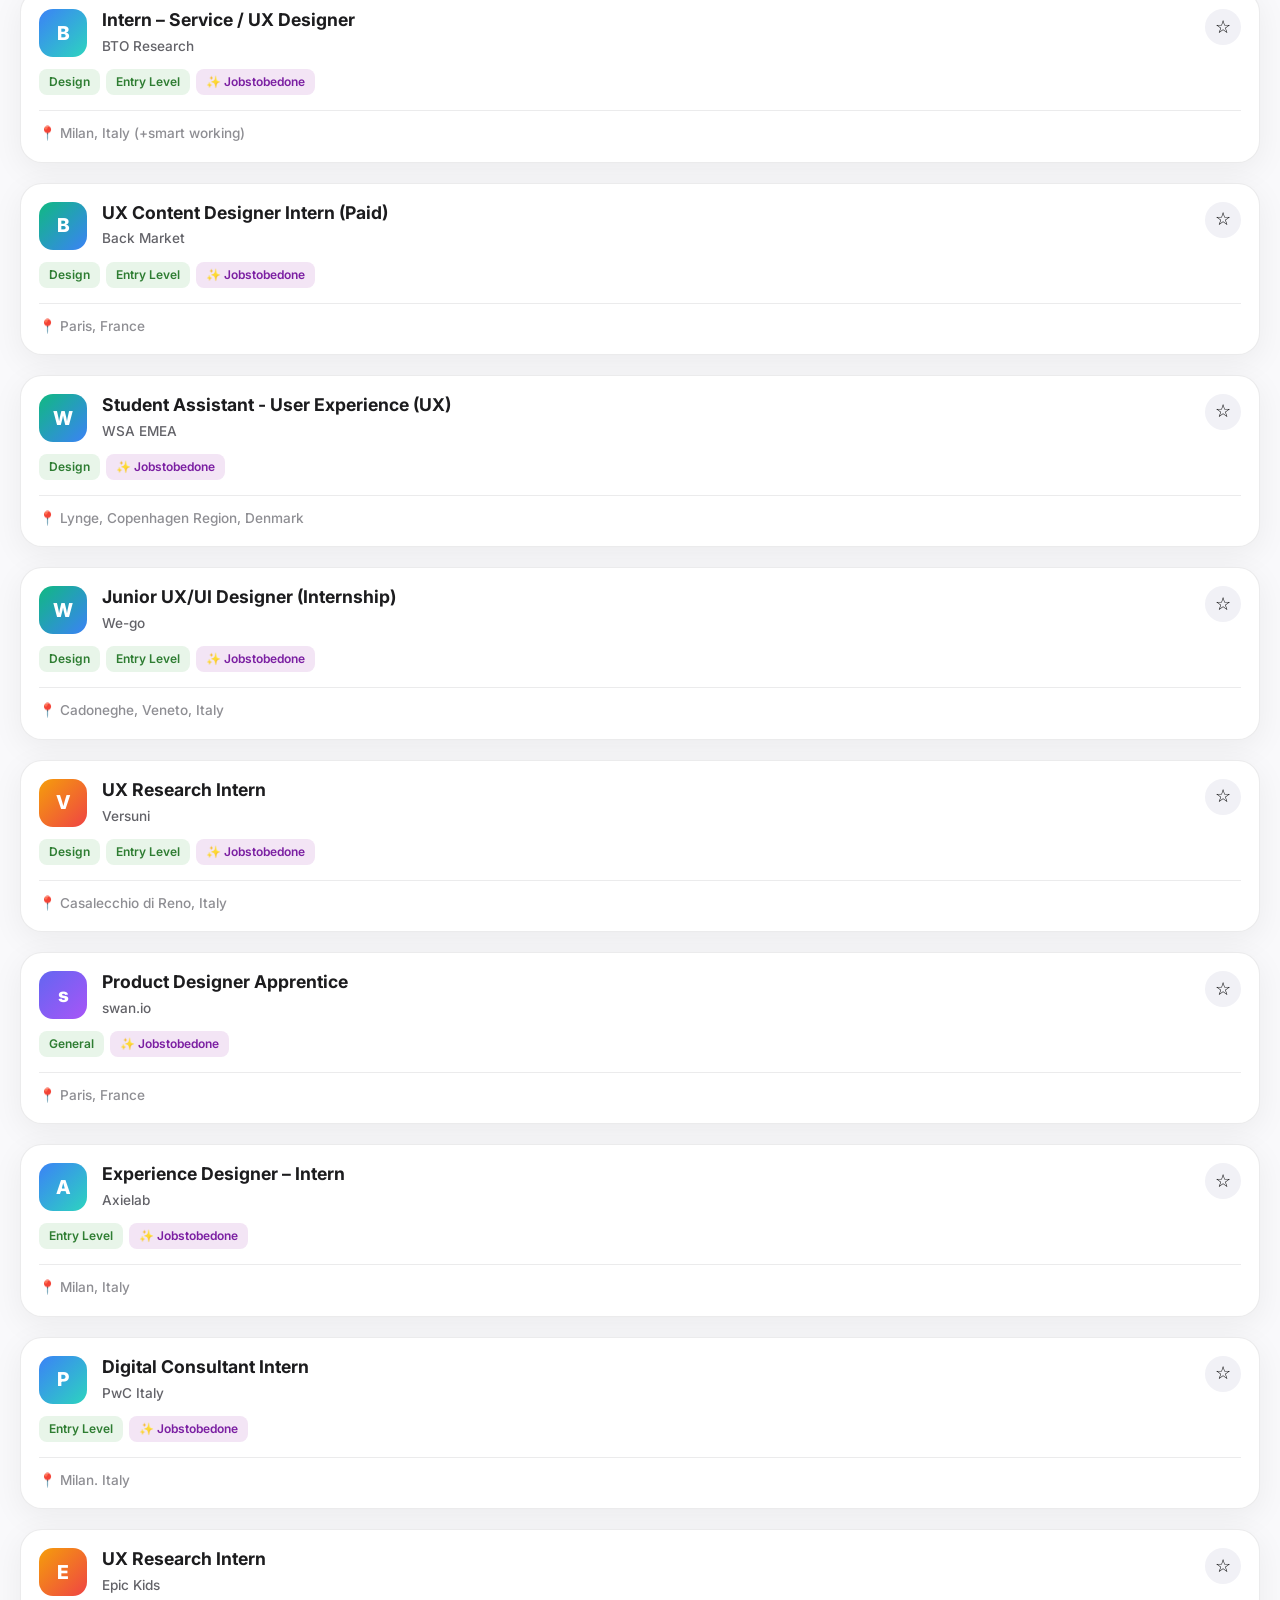
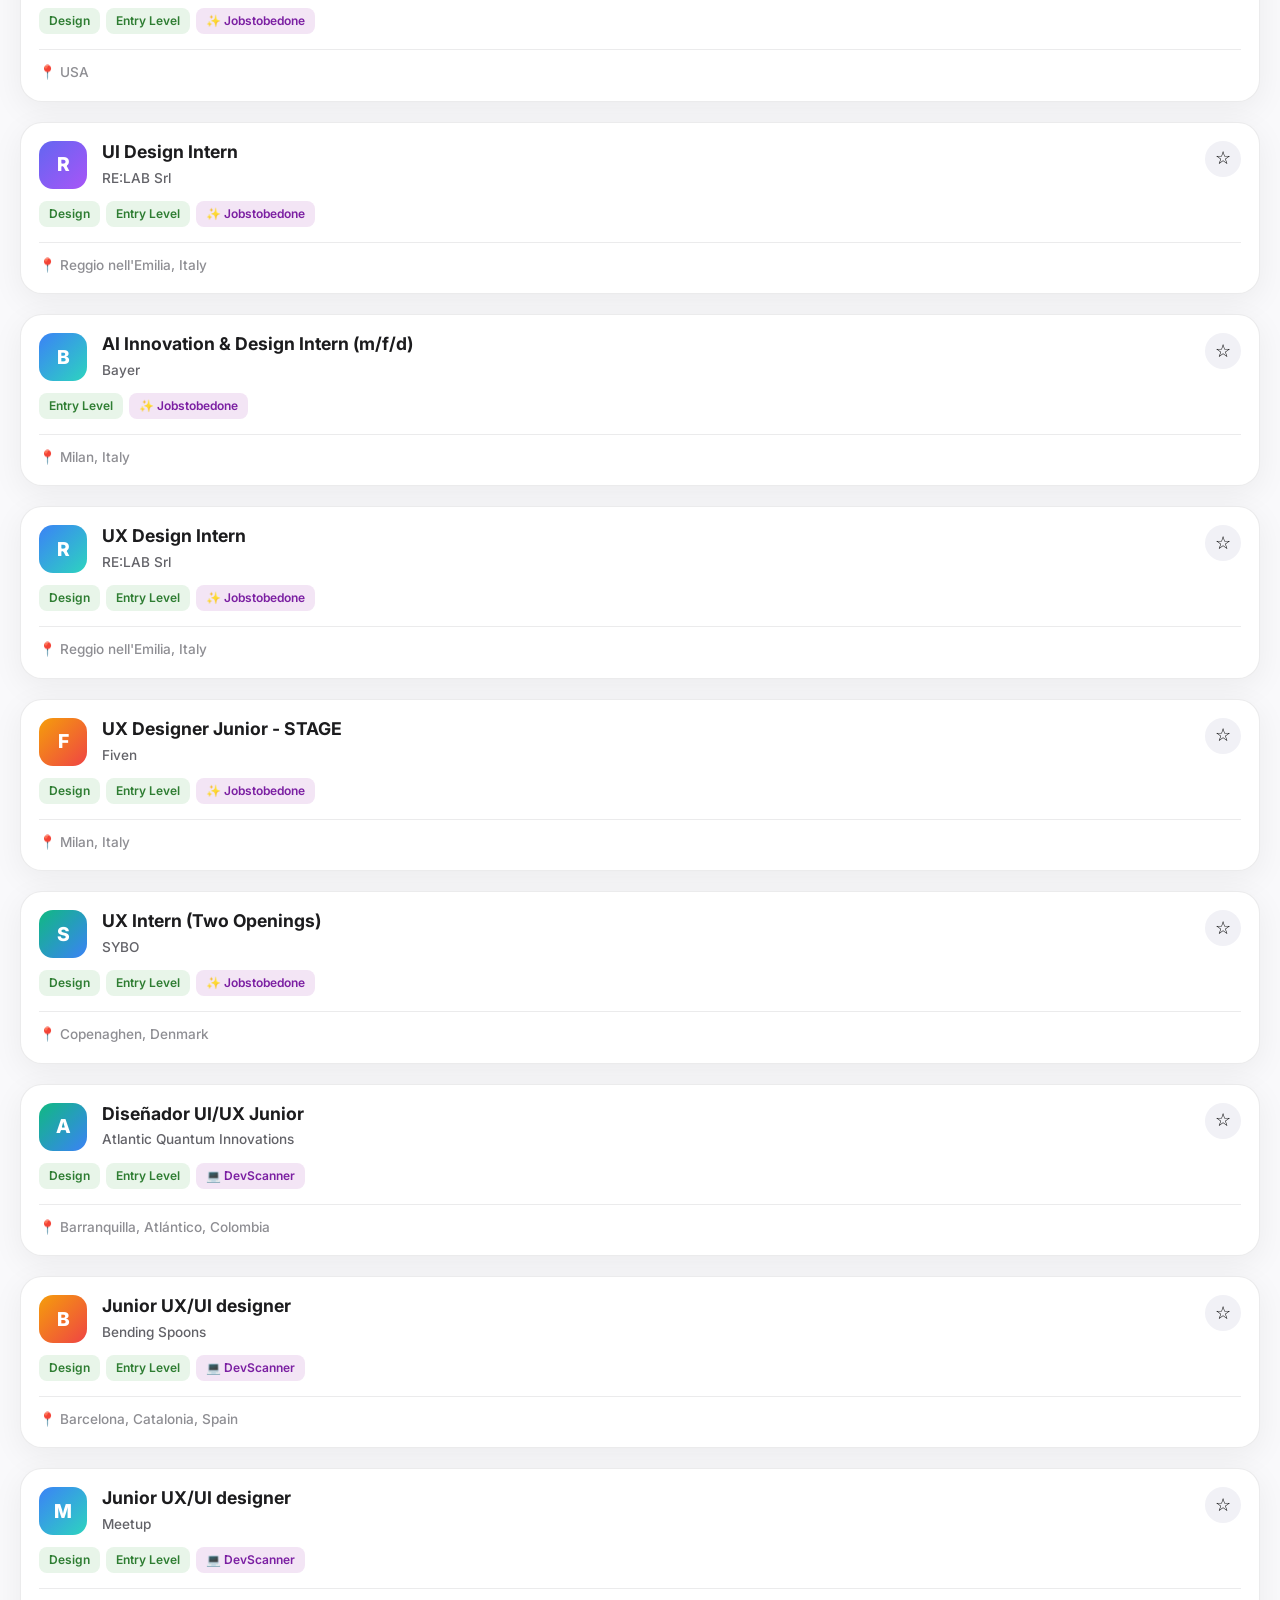
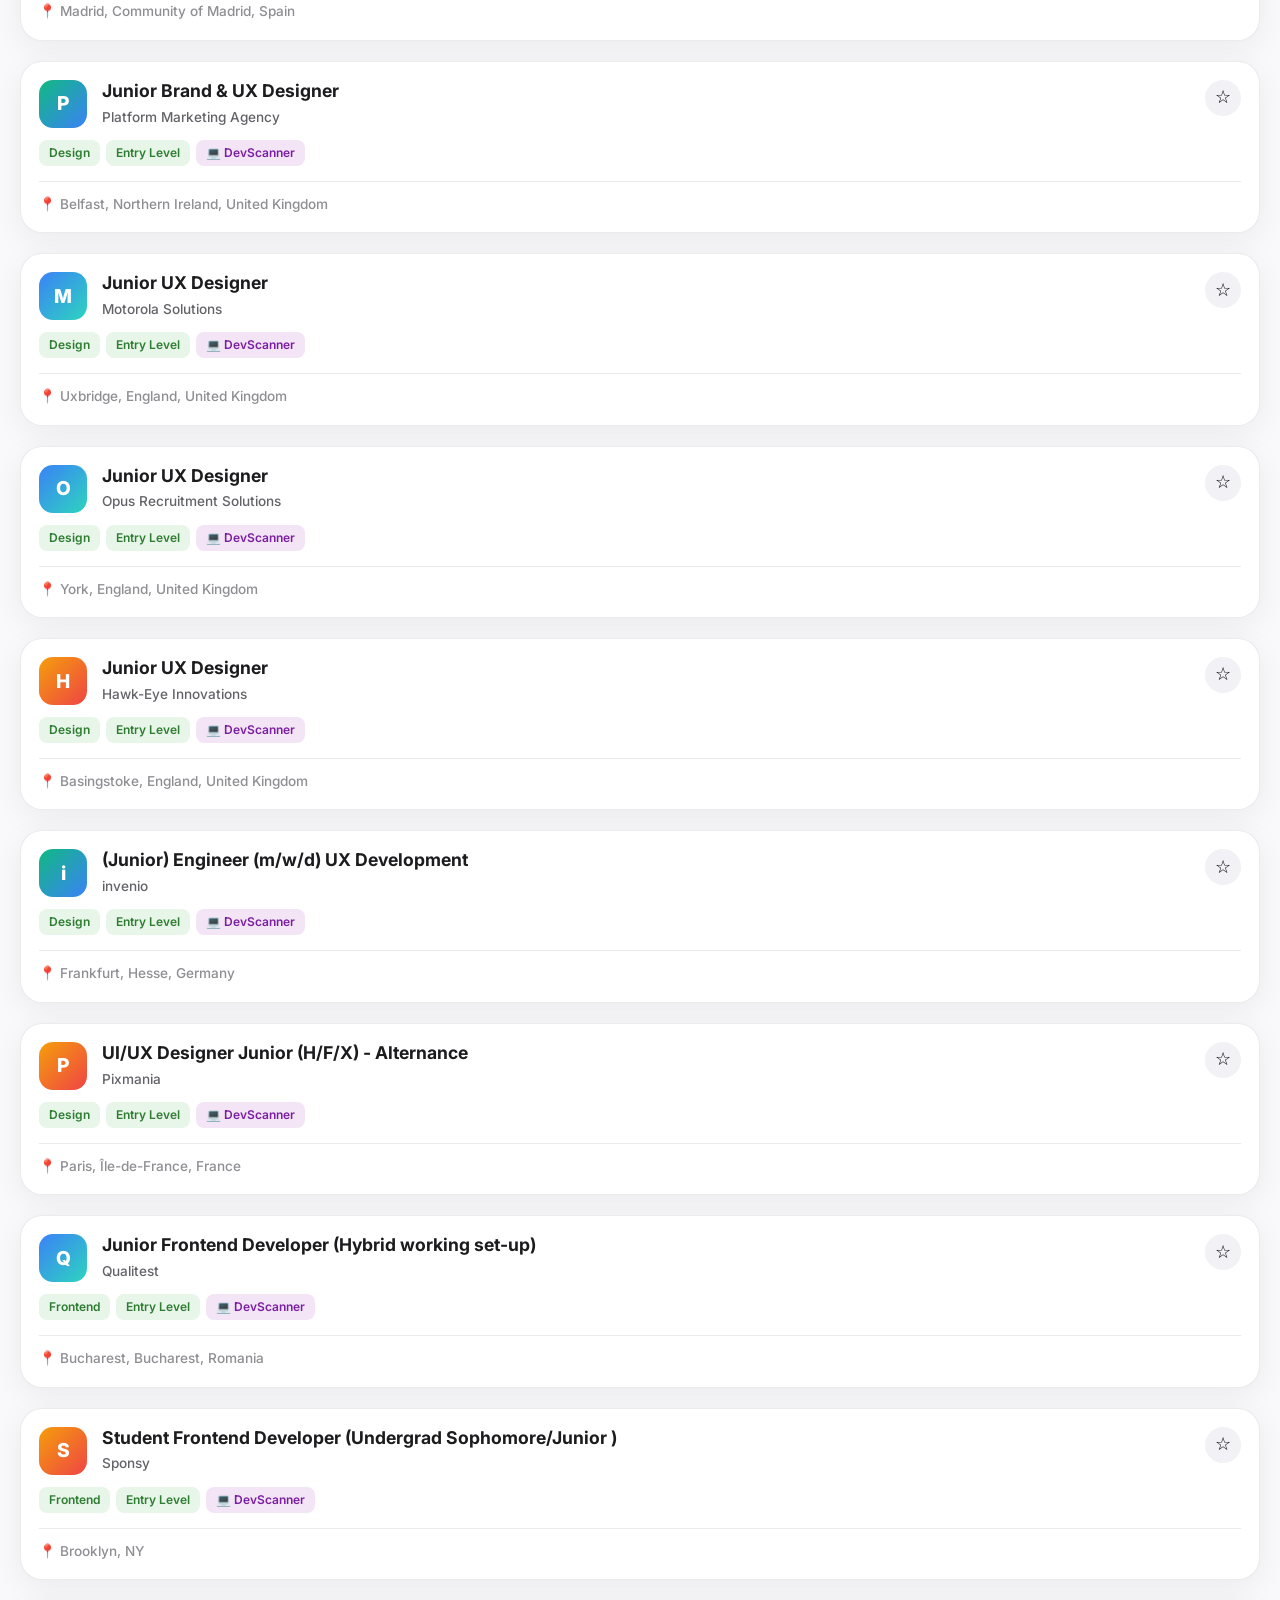
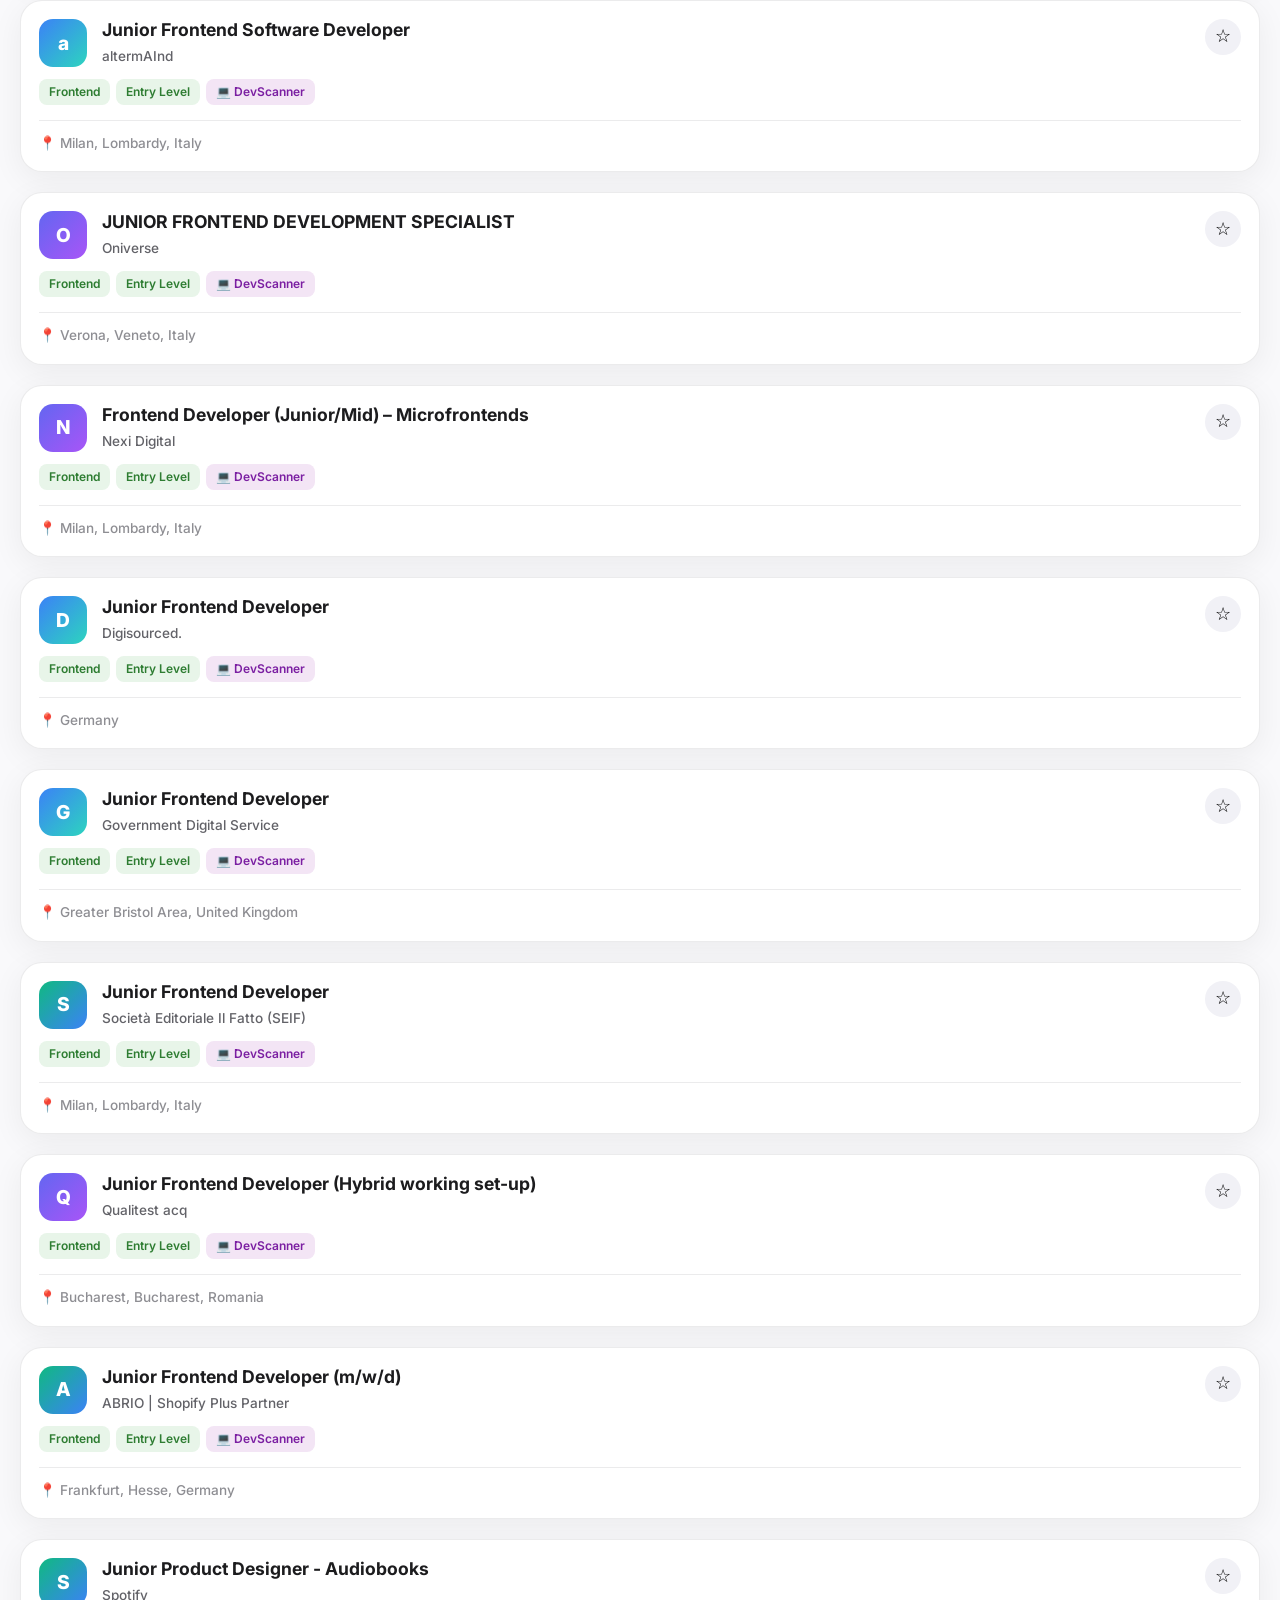
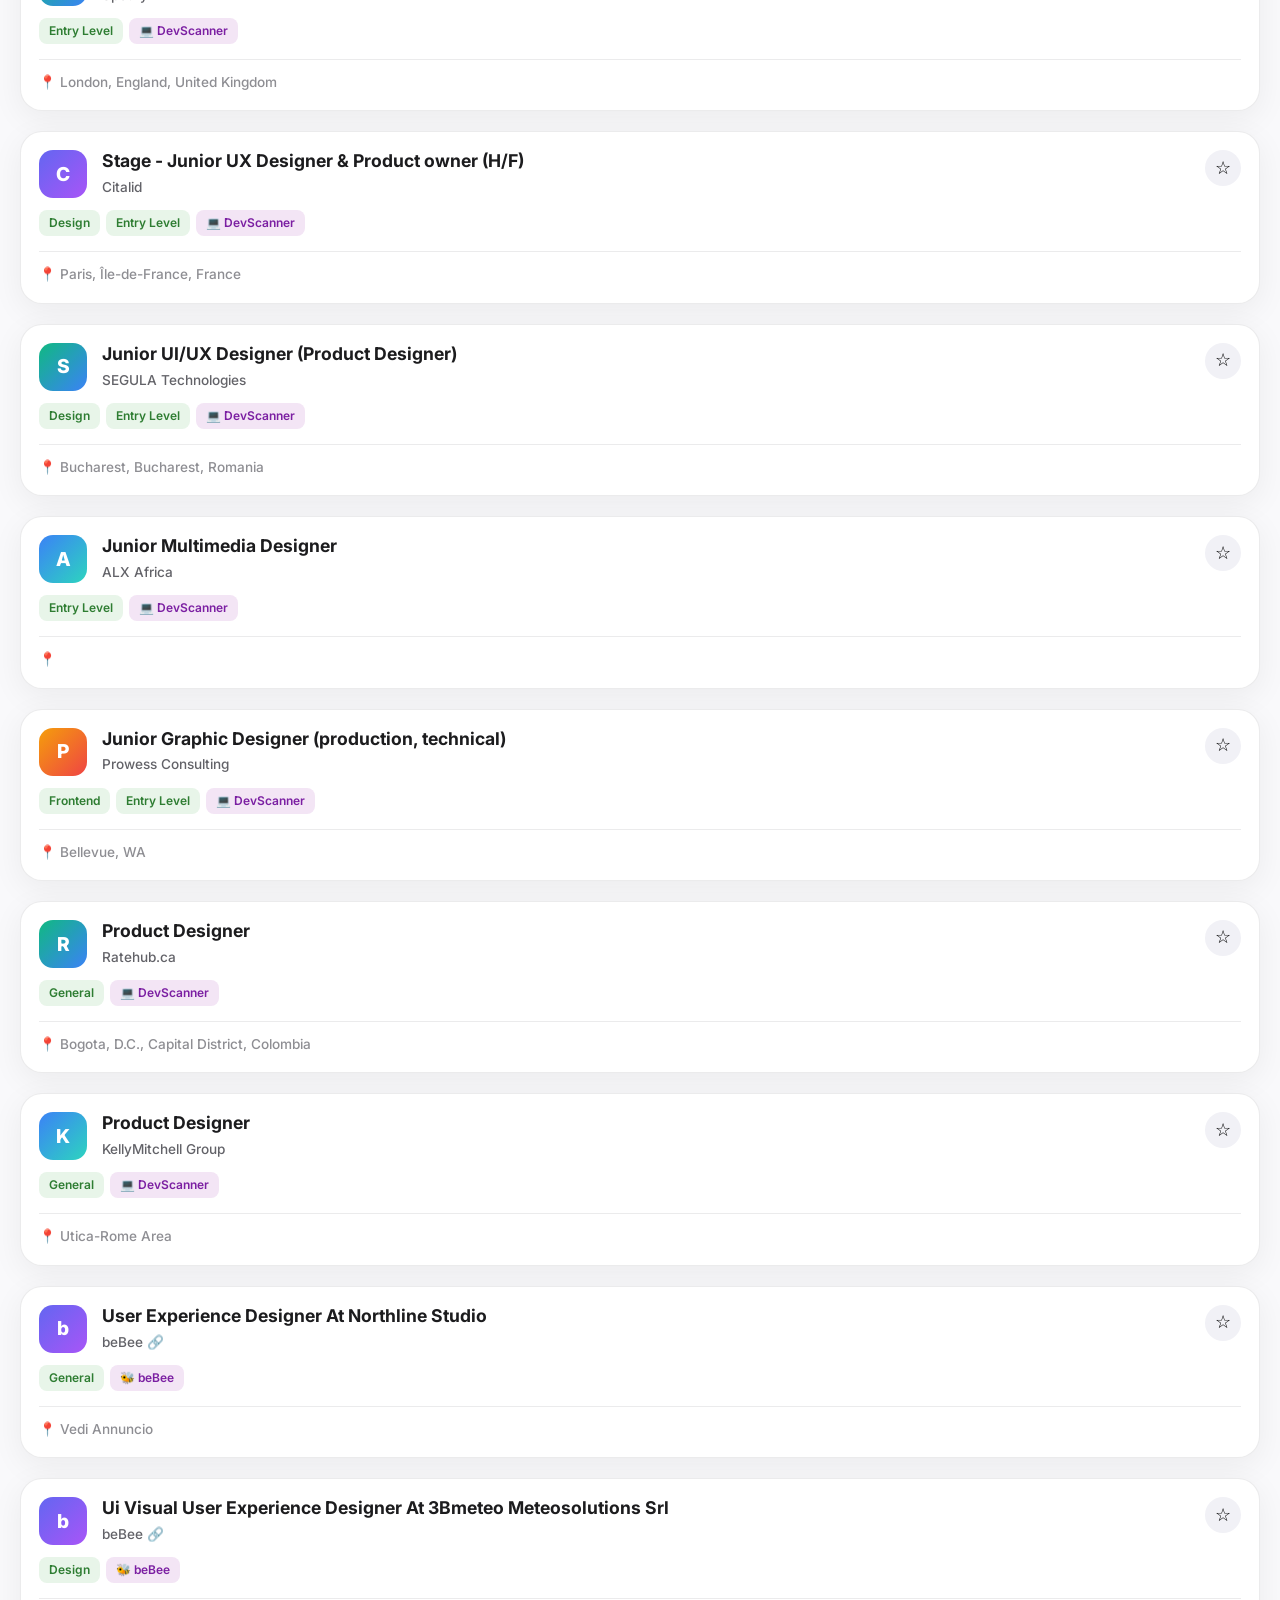
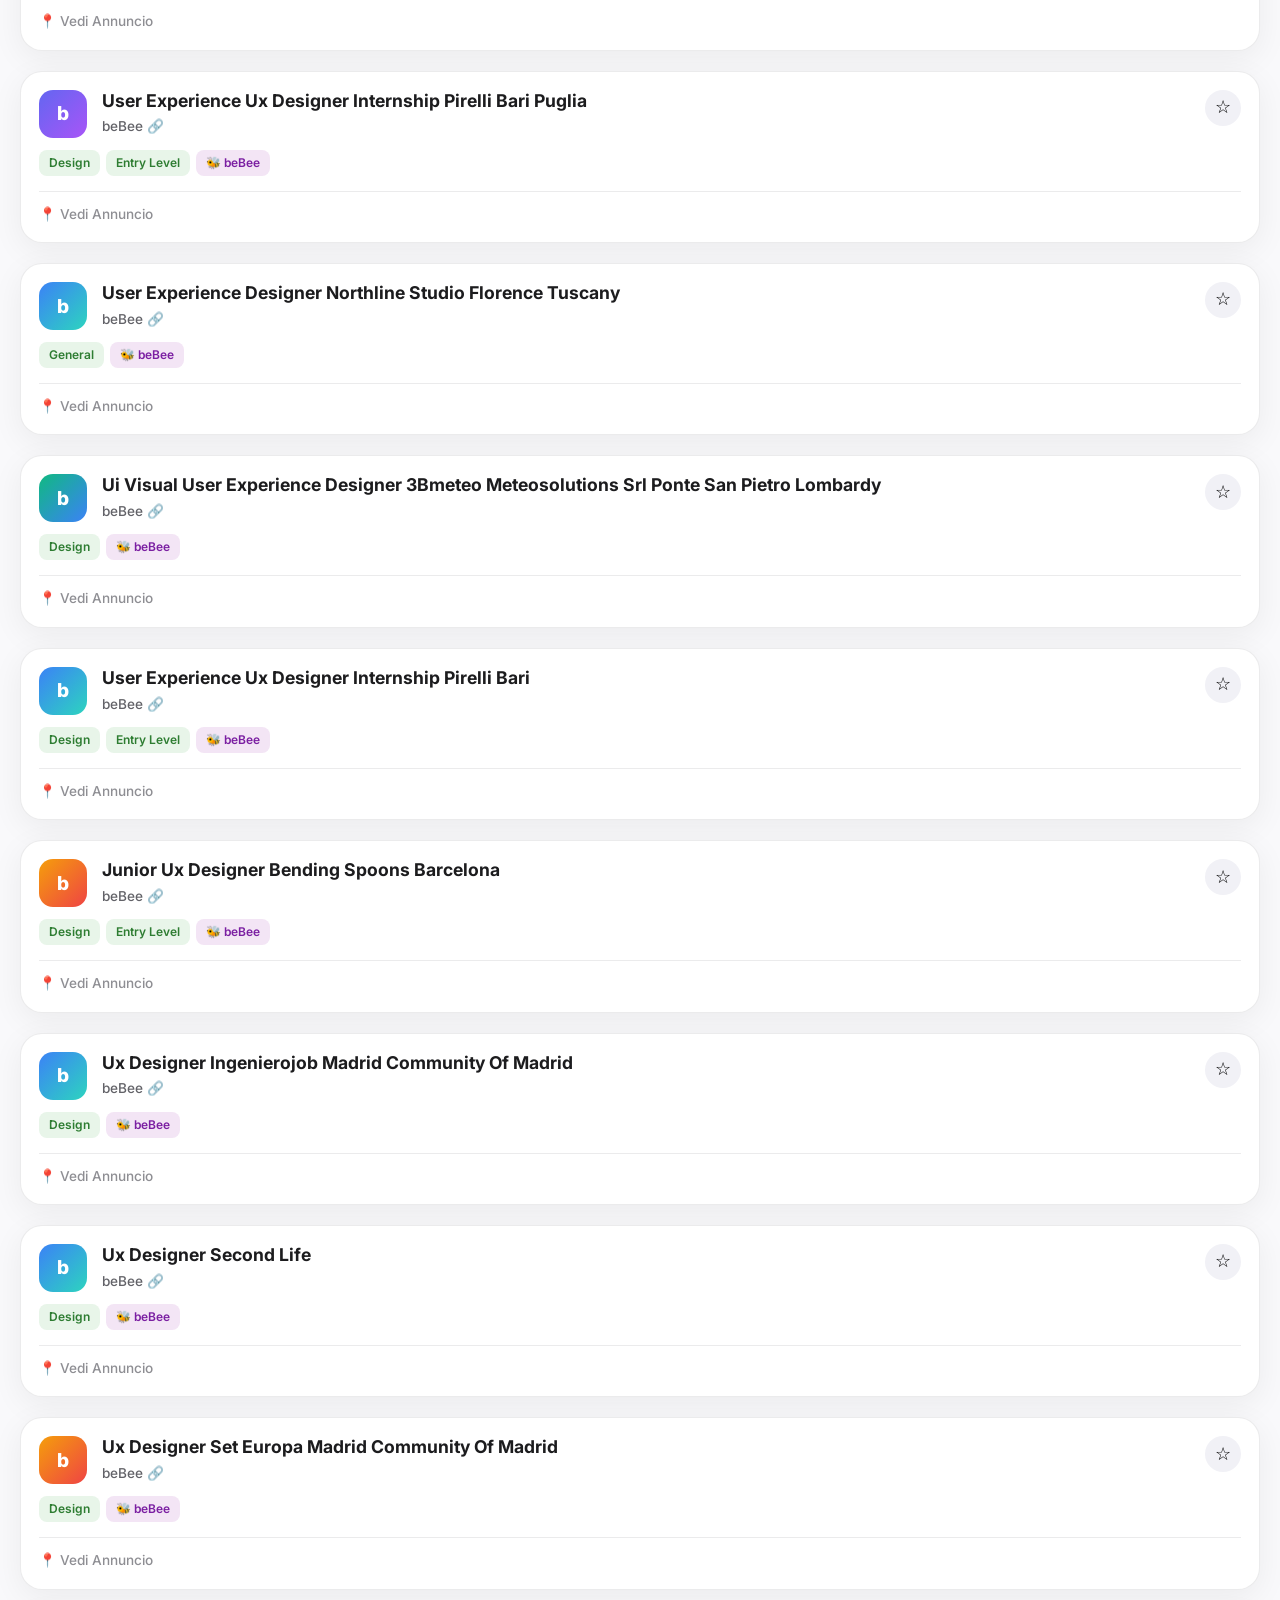
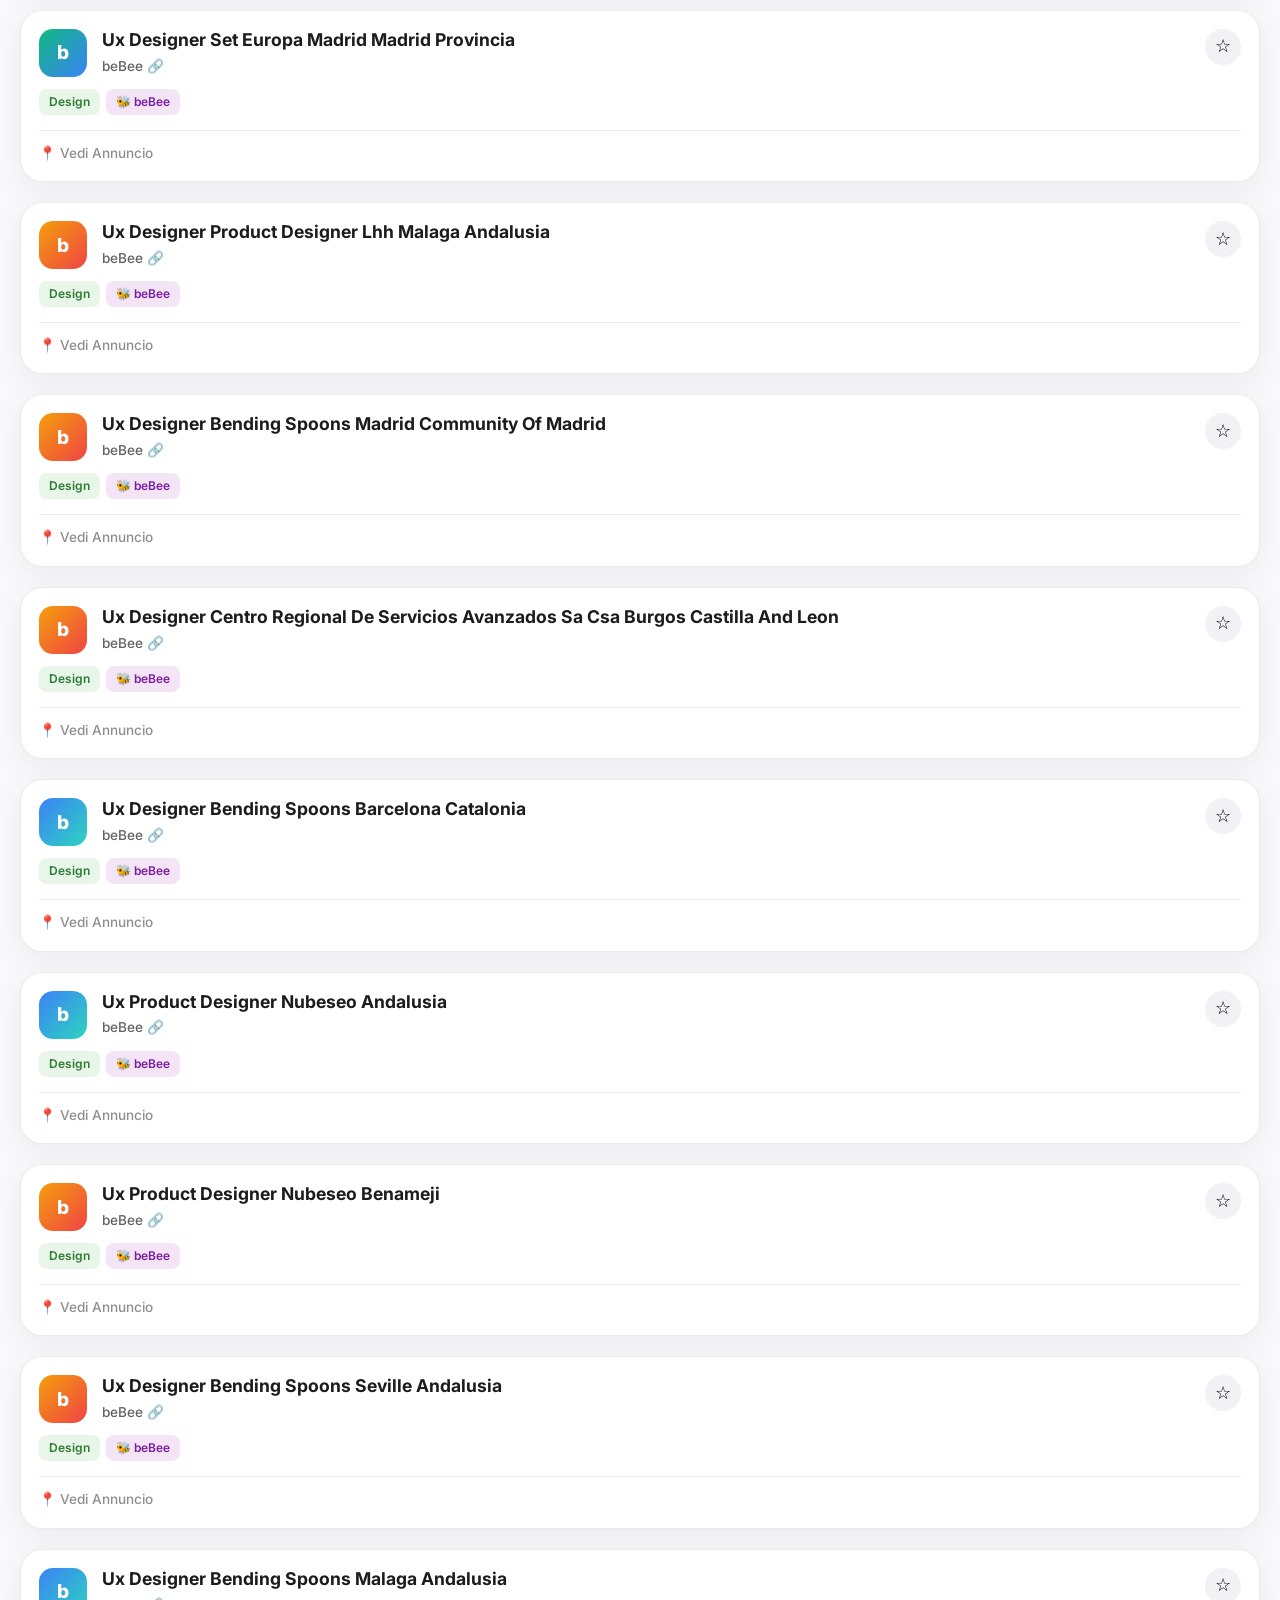
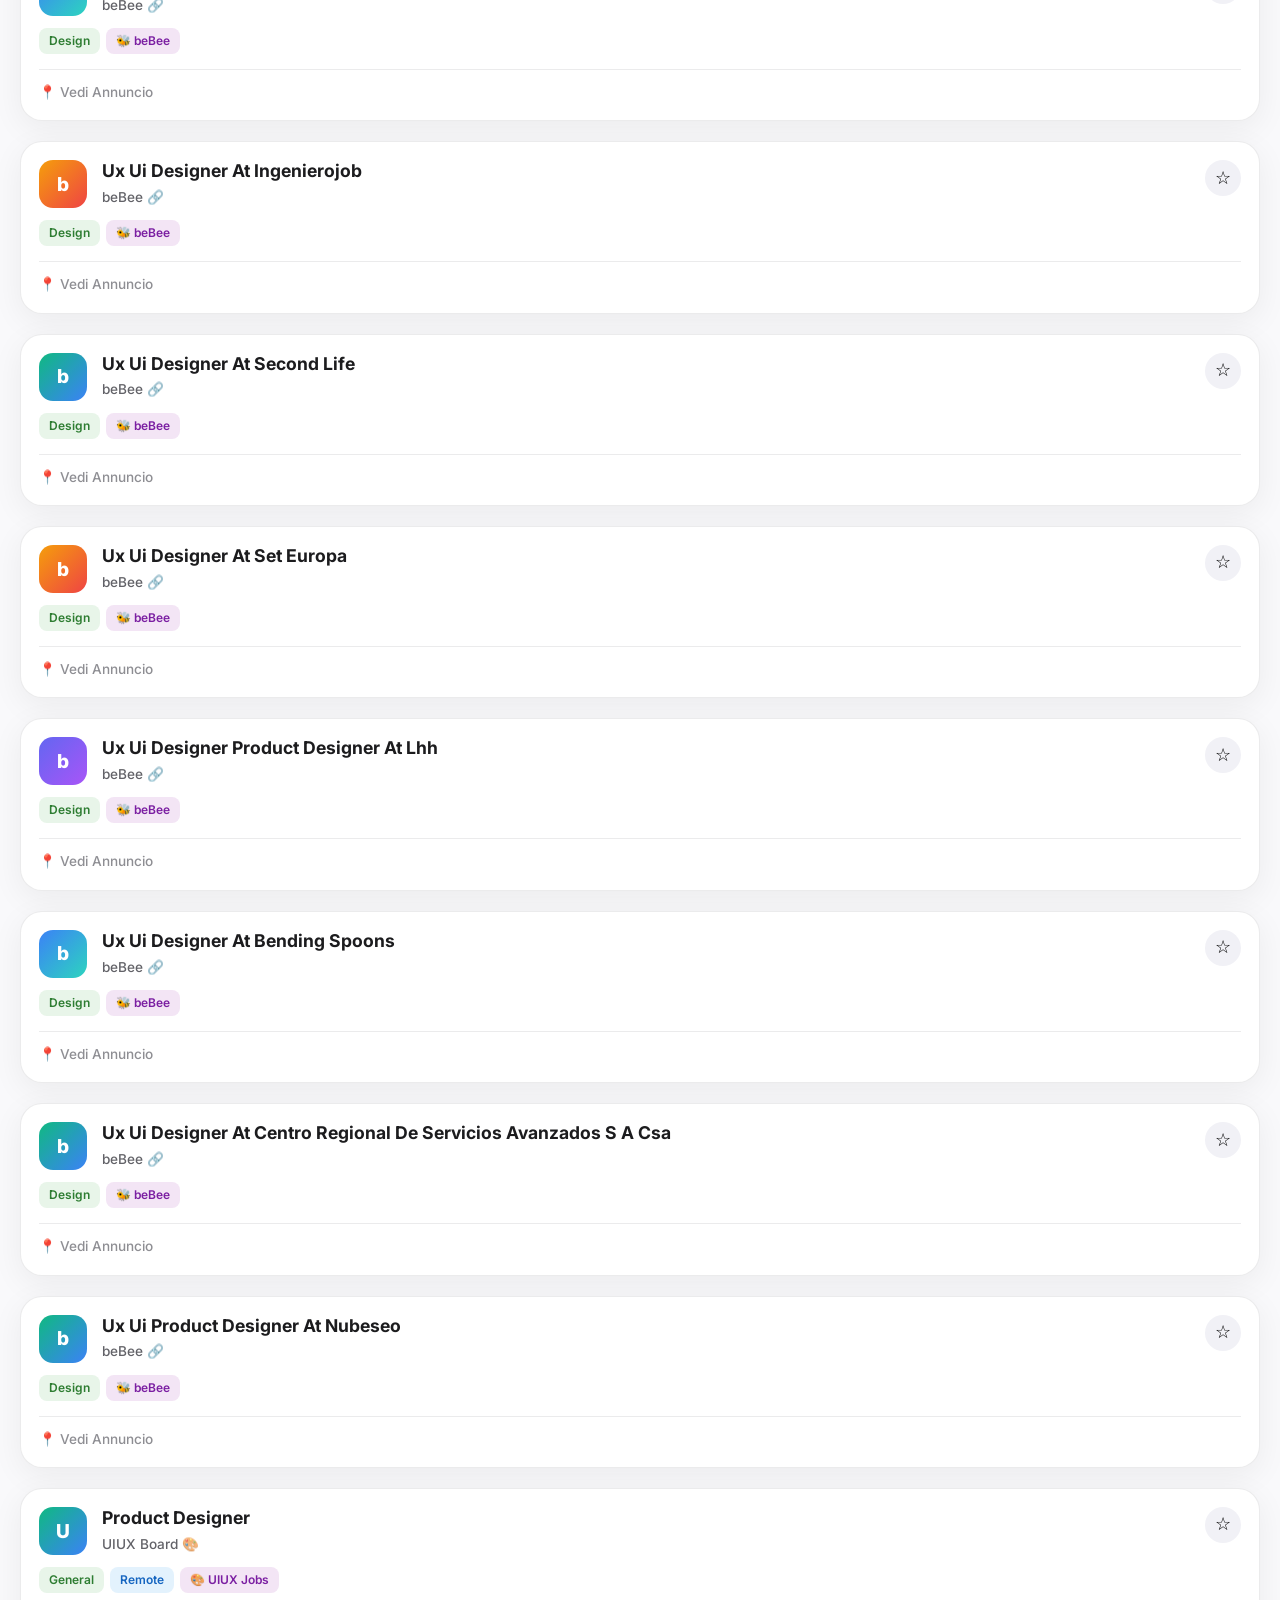
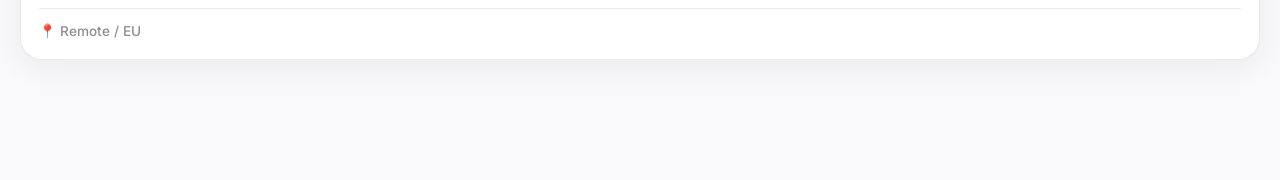
==== commit 531d3f19: "🔖 Update version to v6.8.1 for cache busting and verification" ====
--- a/index.html
+++ b/index.html
@@ -13,7 +13,7 @@
     <meta name="apple-mobile-web-app-status-bar-style" content="default">
     <meta name="apple-mobile-web-app-title" content="EuroJob">
     <link rel="apple-touch-icon" href="https://cdn-icons-png.flaticon.com/512/942/942799.png">
-    <link rel="stylesheet" href="style.css?v=6.8">
+    <link rel="stylesheet" href="style.css?v=6.8.1">
 </head>
 <body class="ios-theme">
     
@@ -21,7 +21,7 @@
     <header class="app-header">
         <div class="header-top">
             <span class="date-label" id="current-date">Lunedì 13 Aprile</span>
-            <span style="font-size: 0.6rem; color: var(--ios-gray); font-weight: 700;">v6.8</span>
+            <span style="font-size: 0.6rem; color: var(--ios-gray); font-weight: 700;">v6.8.1</span>
             <div class="user-avatar">SM</div>
         </div>
         <h1 id="page-title">Scopri</h1>
@@ -171,6 +171,6 @@
         </div>
     </div>
 
-    <script src="app.js?v=6.8"></script>
+    <script src="app.js?v=6.8.1"></script>
 </body>
 </html>
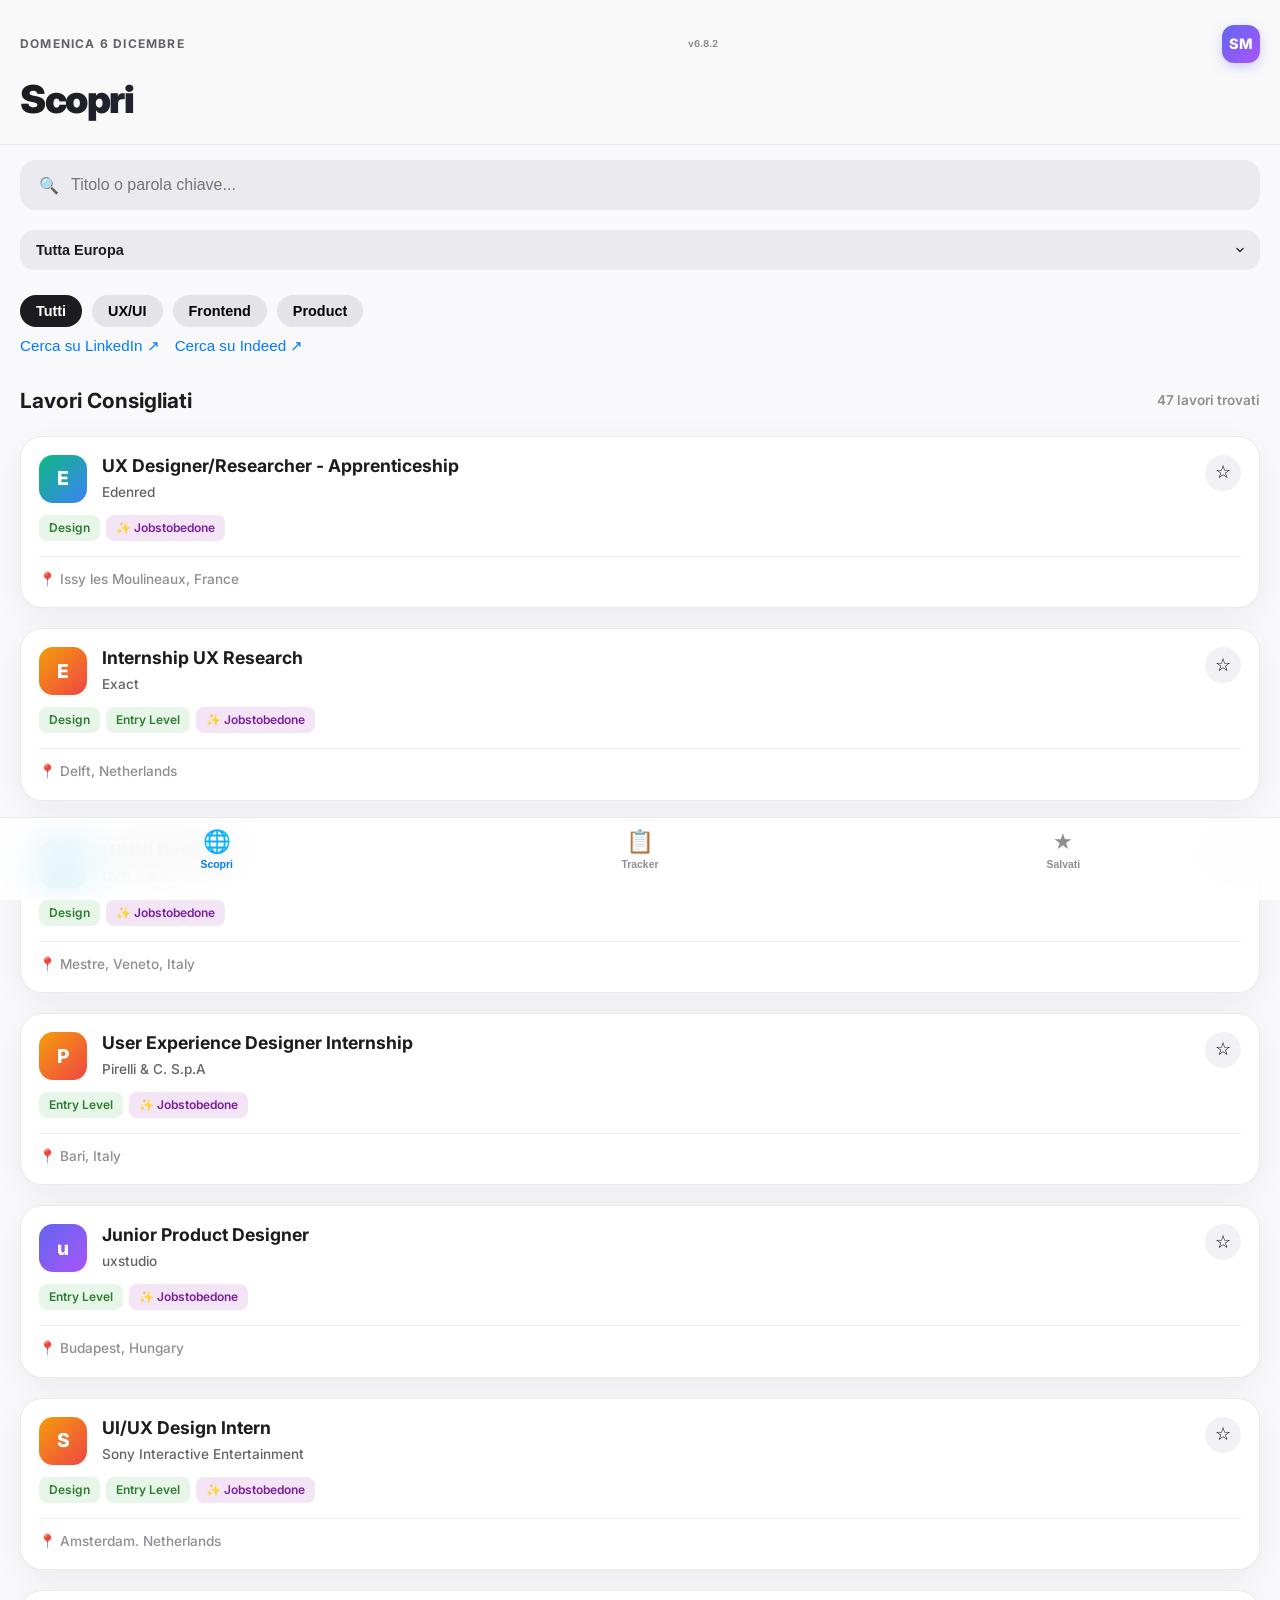
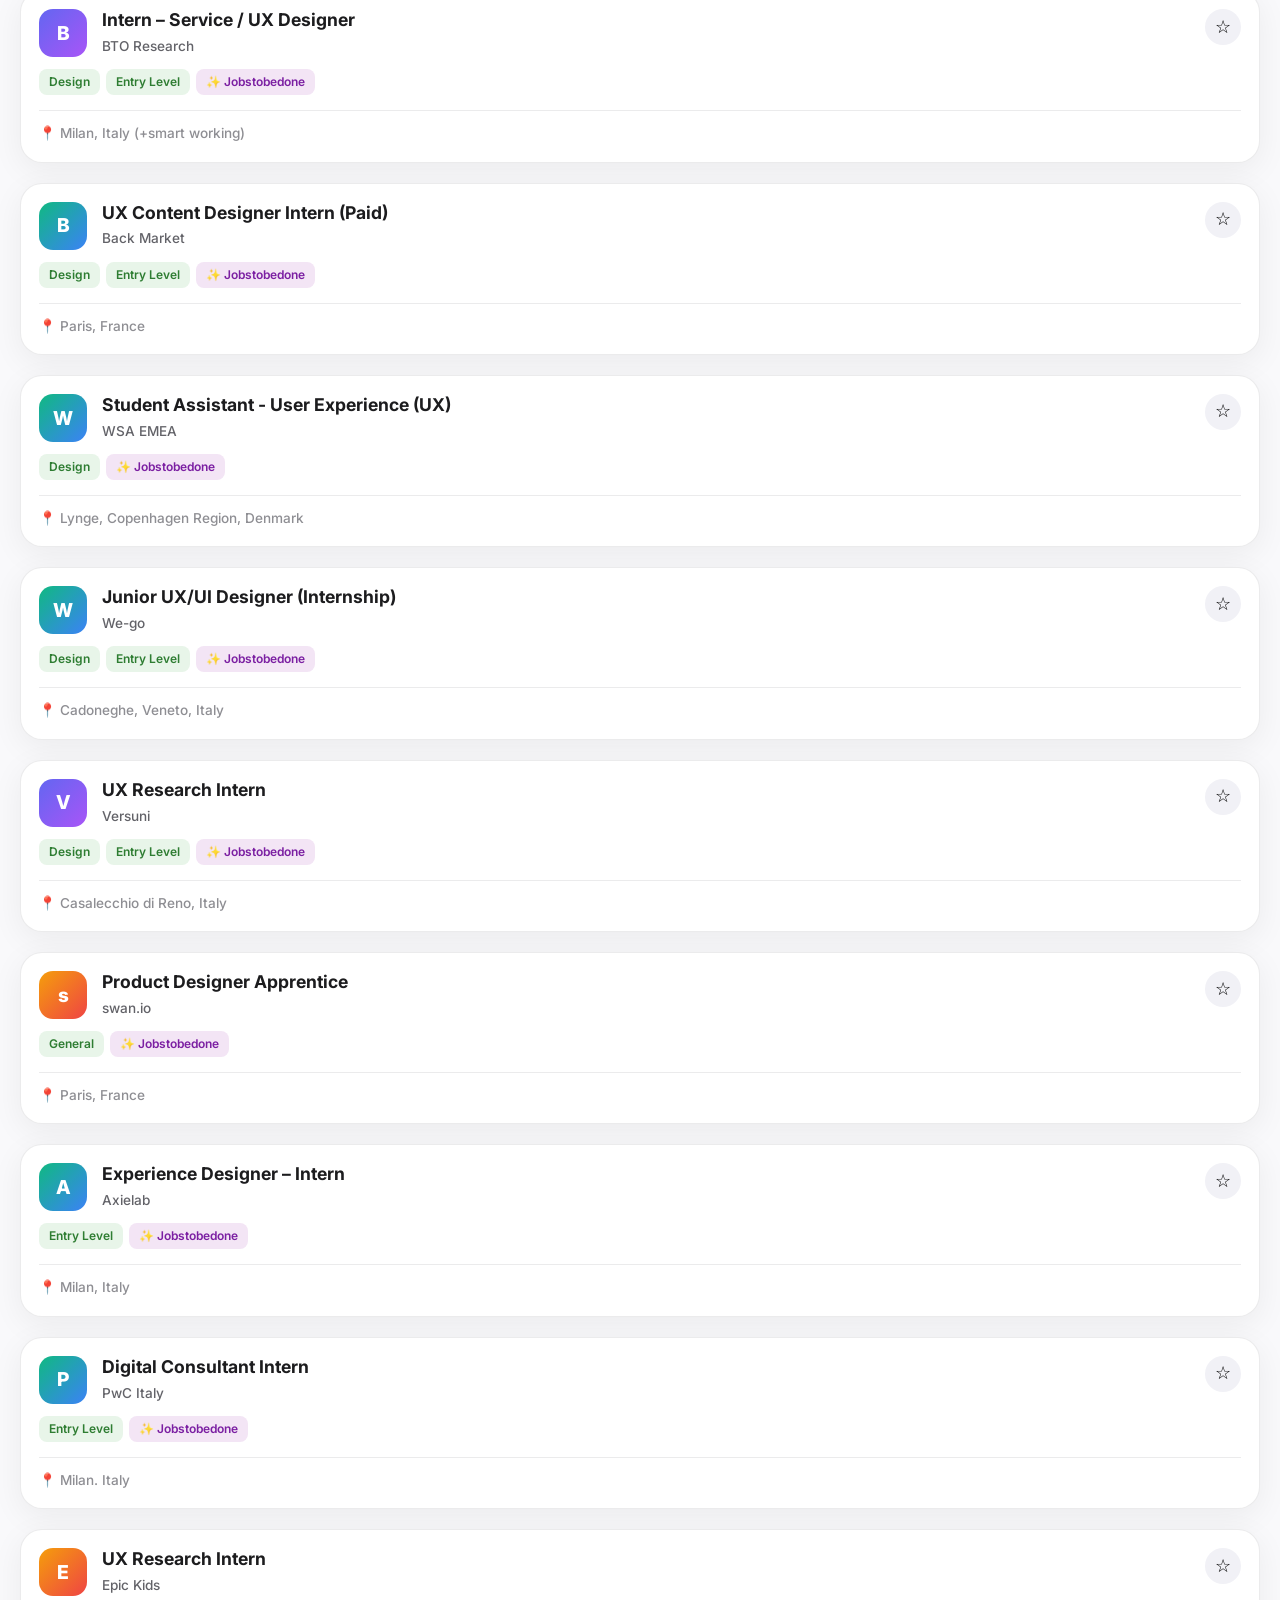
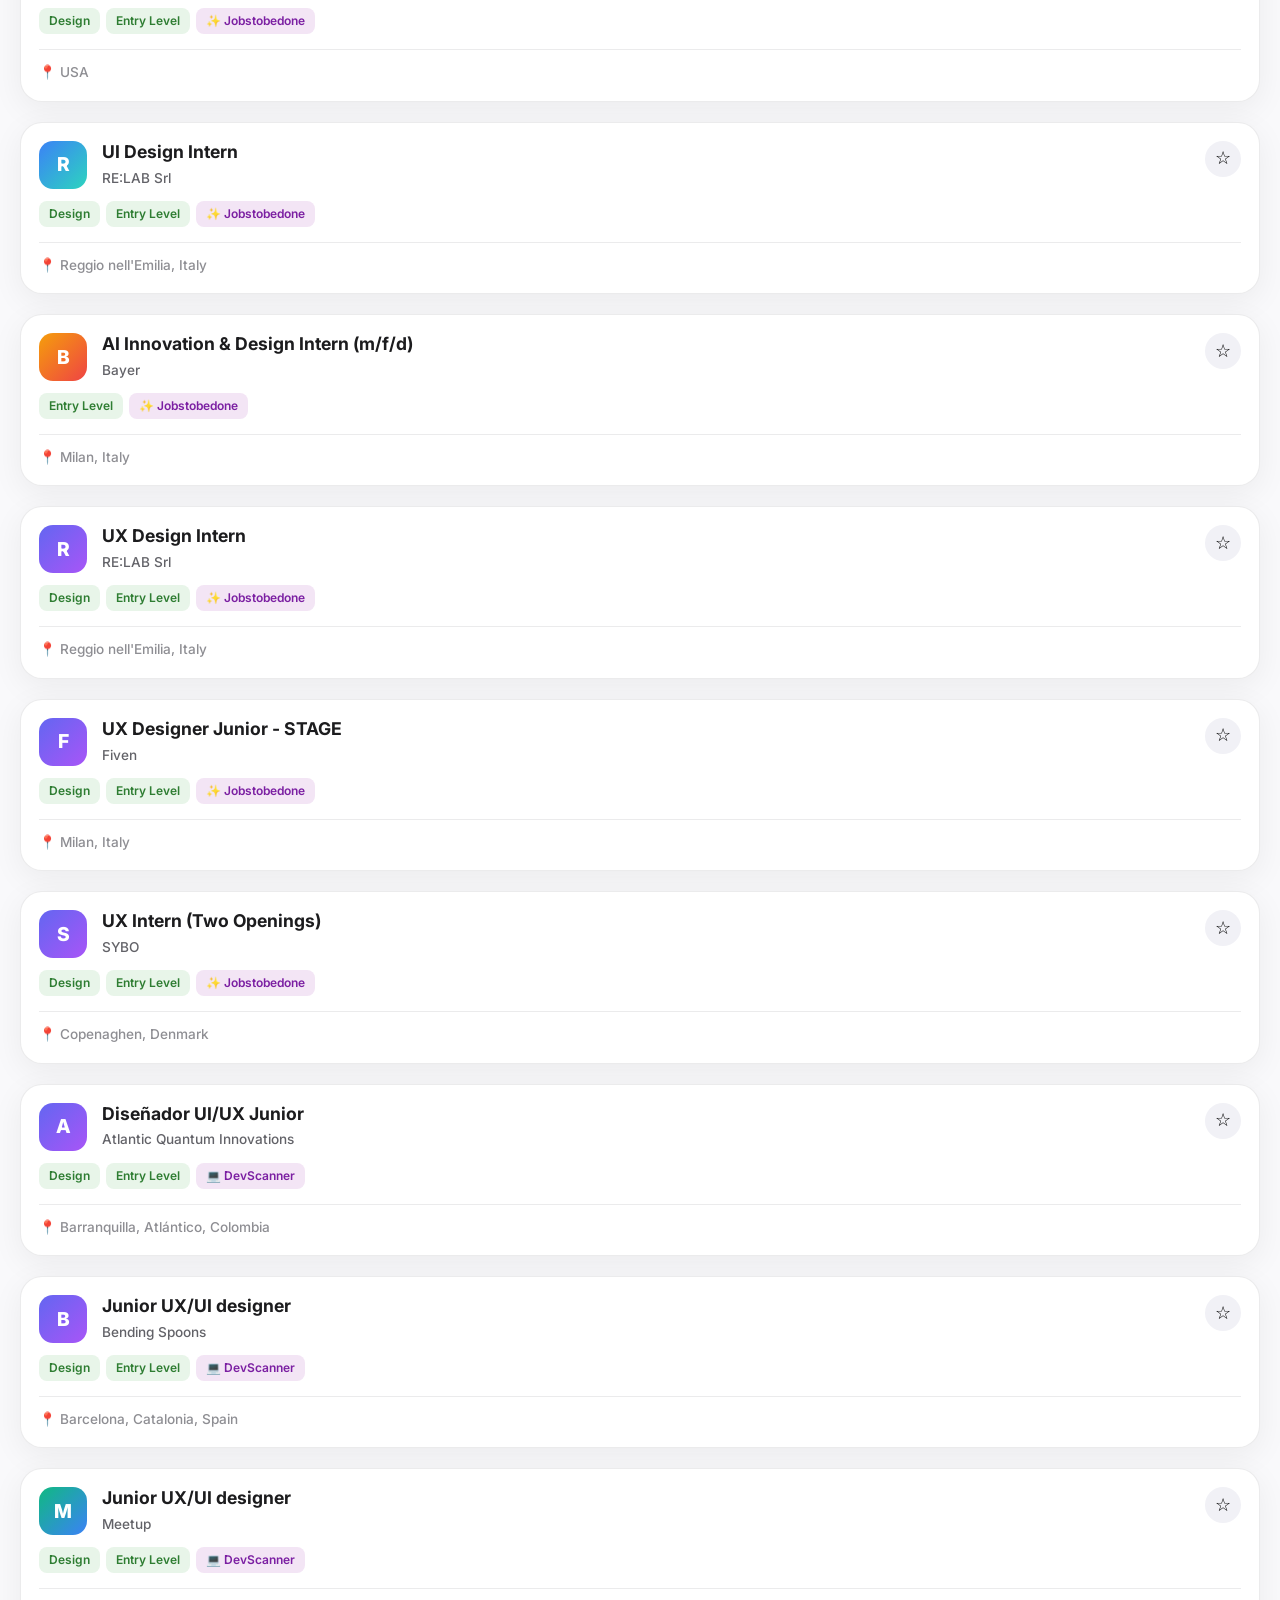
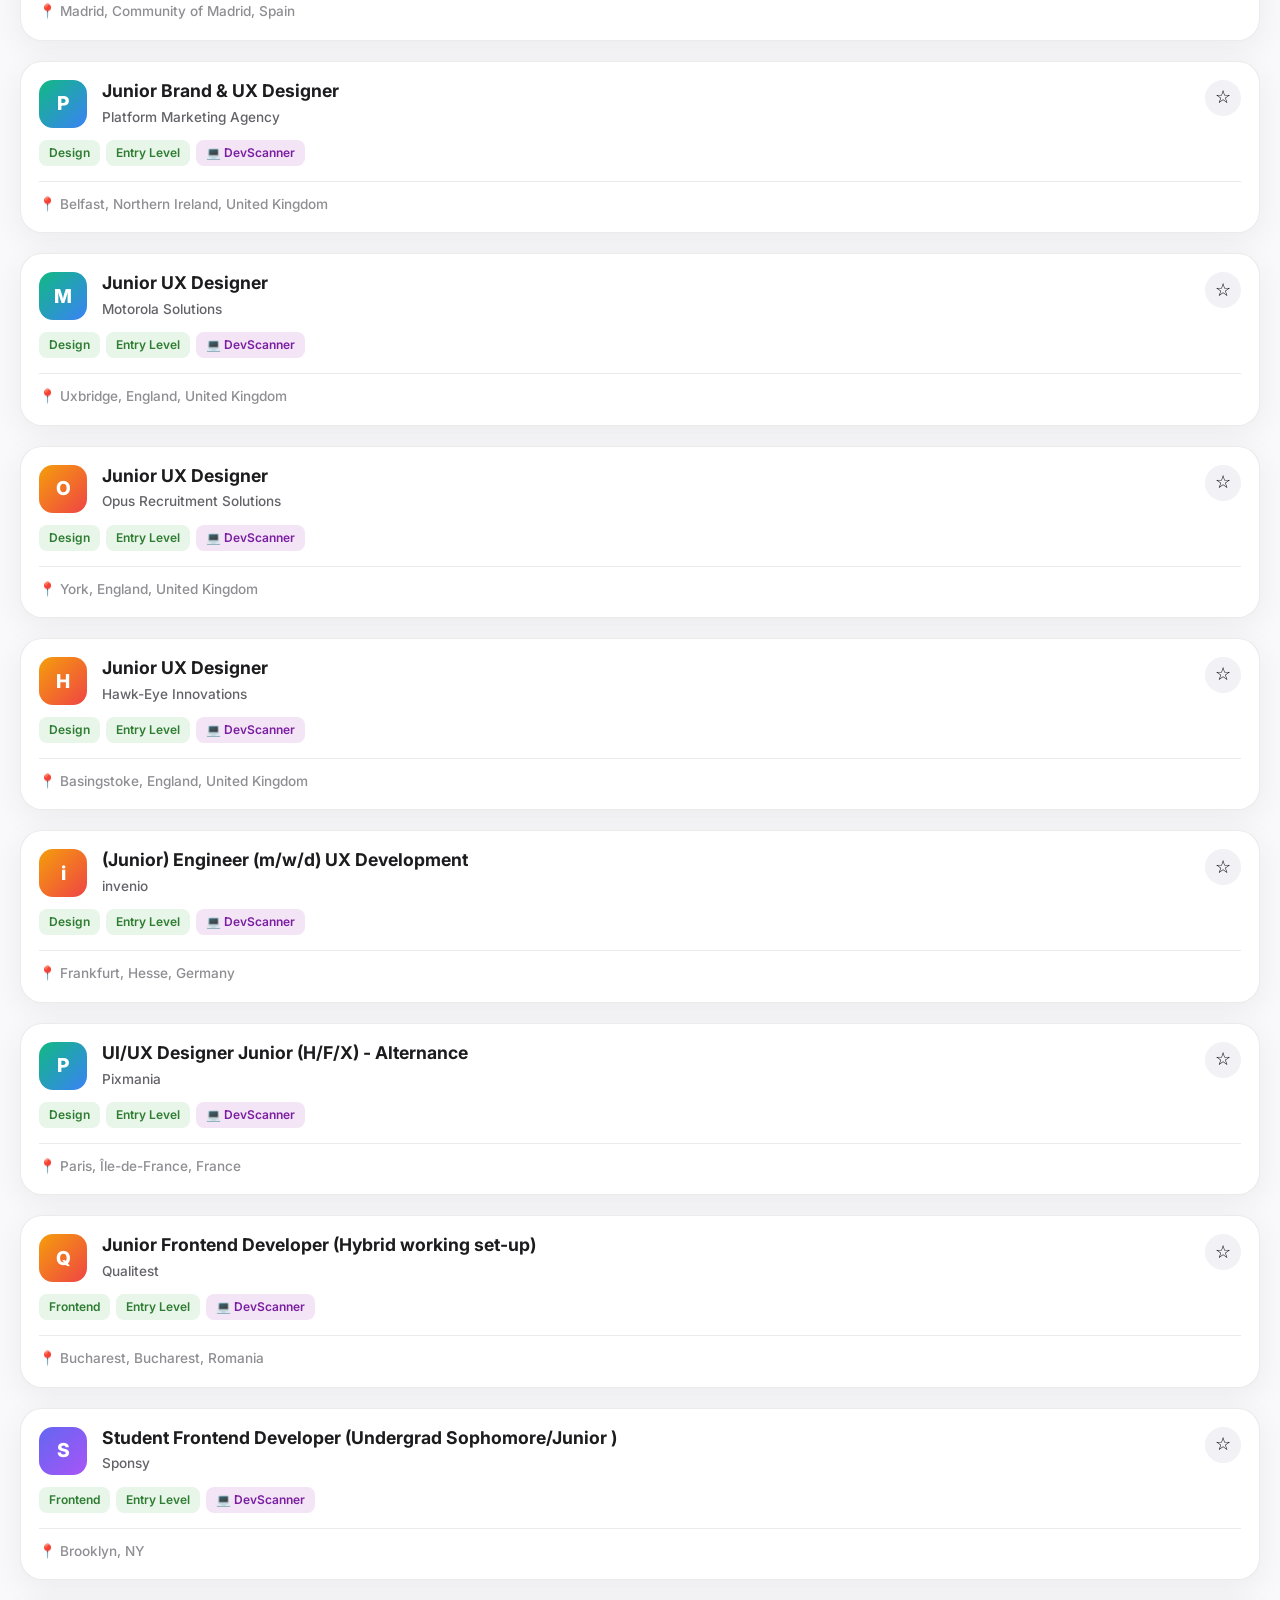
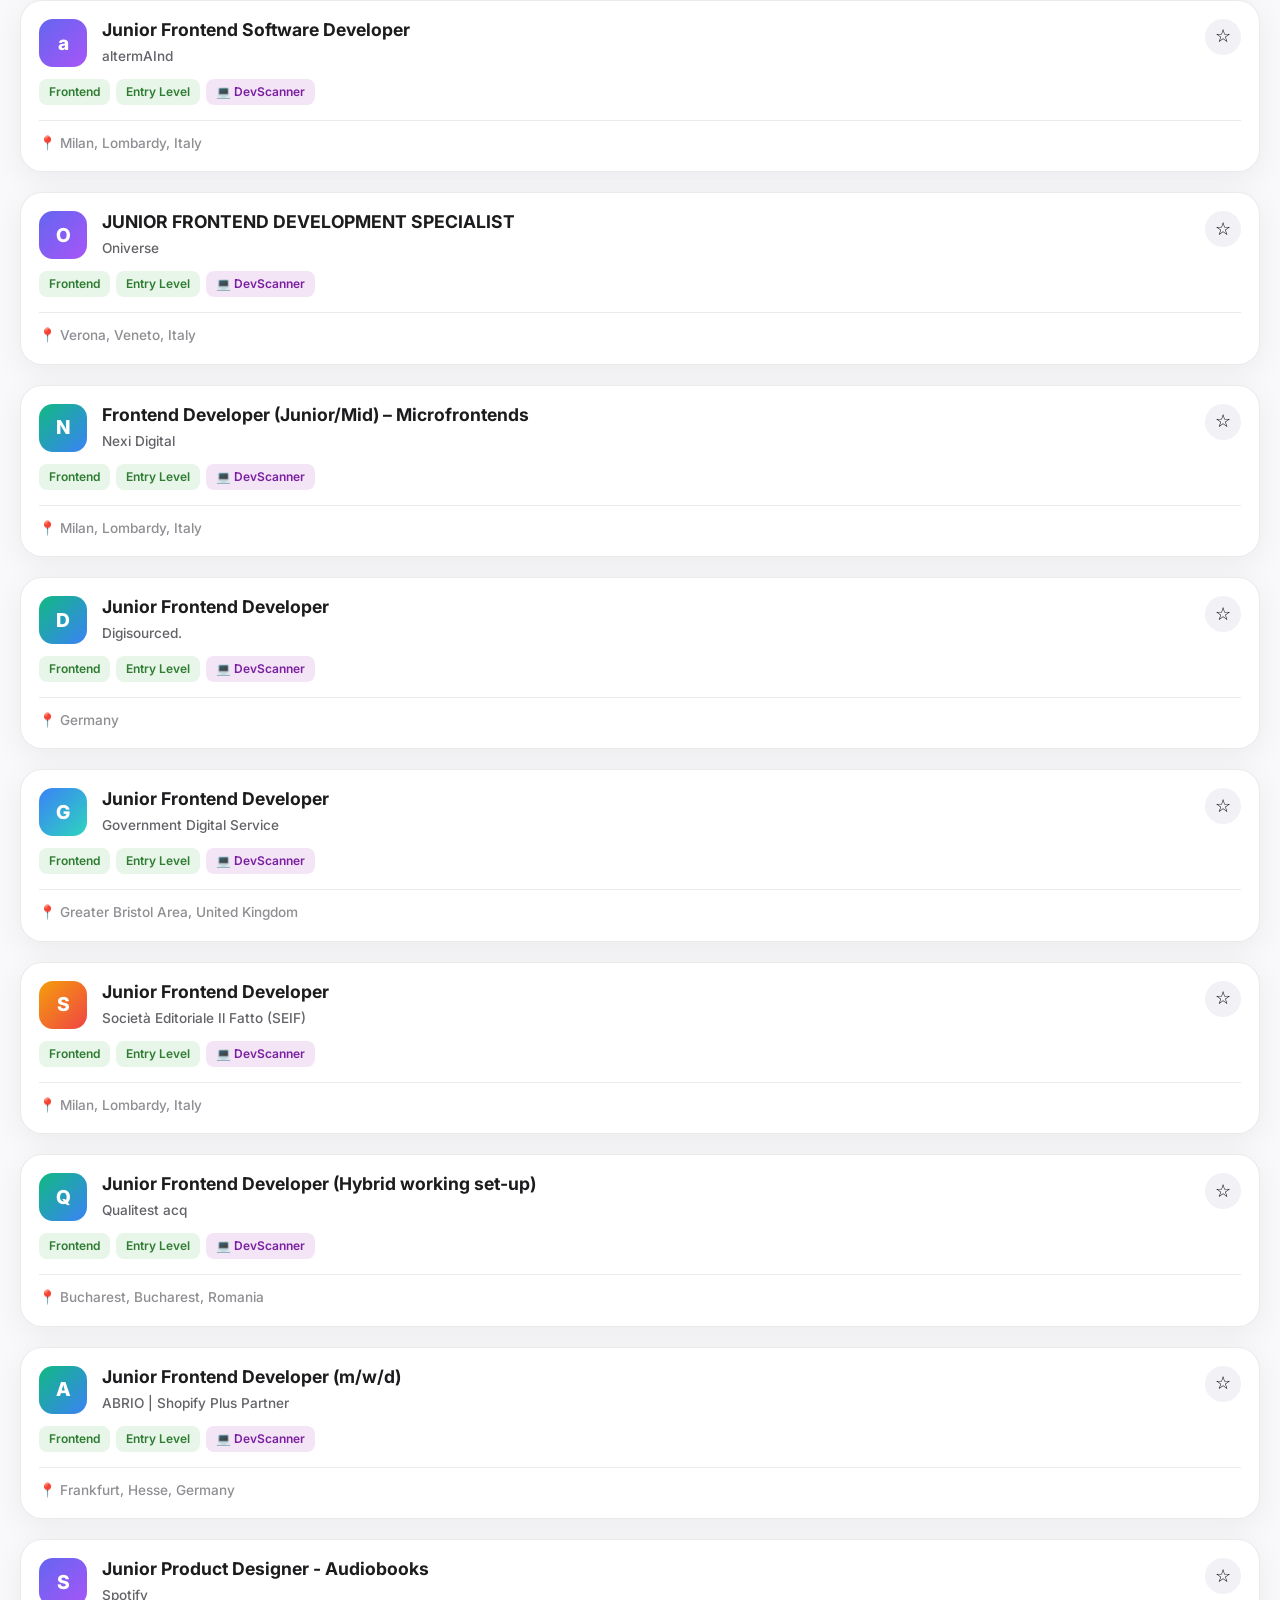
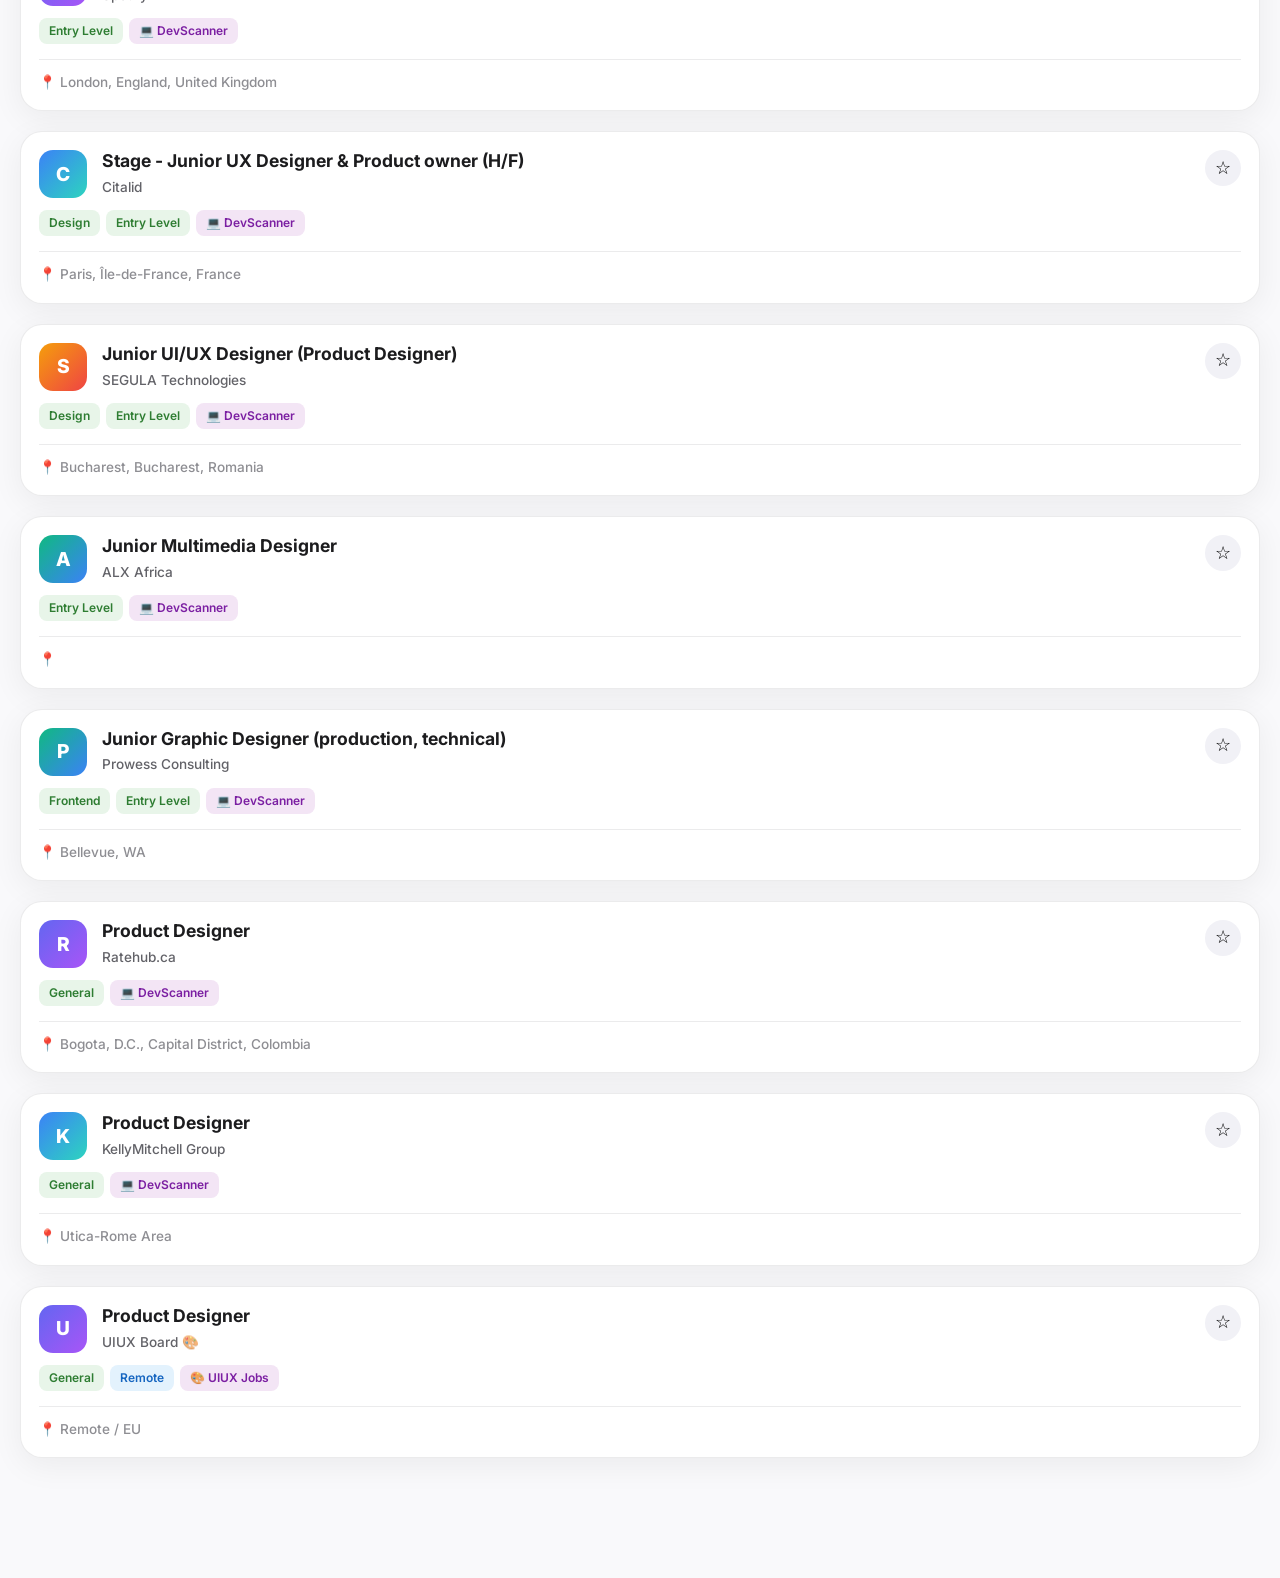
==== commit 62ae458c: "Fix beBee redirection with direct link extraction and update version to v6.8.2" ====
--- a/index.html
+++ b/index.html
@@ -13,7 +13,7 @@
     <meta name="apple-mobile-web-app-status-bar-style" content="default">
     <meta name="apple-mobile-web-app-title" content="EuroJob">
     <link rel="apple-touch-icon" href="https://cdn-icons-png.flaticon.com/512/942/942799.png">
-    <link rel="stylesheet" href="style.css?v=6.8.1">
+    <link rel="stylesheet" href="style.css?v=6.8.2">
 </head>
 <body class="ios-theme">
     
@@ -21,7 +21,7 @@
     <header class="app-header">
         <div class="header-top">
             <span class="date-label" id="current-date">Lunedì 13 Aprile</span>
-            <span style="font-size: 0.6rem; color: var(--ios-gray); font-weight: 700;">v6.8.1</span>
+            <span style="font-size: 0.6rem; color: var(--ios-gray); font-weight: 700;">v6.8.2</span>
             <div class="user-avatar">SM</div>
         </div>
         <h1 id="page-title">Scopri</h1>
@@ -171,6 +171,6 @@
         </div>
     </div>
 
-    <script src="app.js?v=6.8.1"></script>
+    <script src="app.js?v=6.8.2"></script>
 </body>
 </html>
